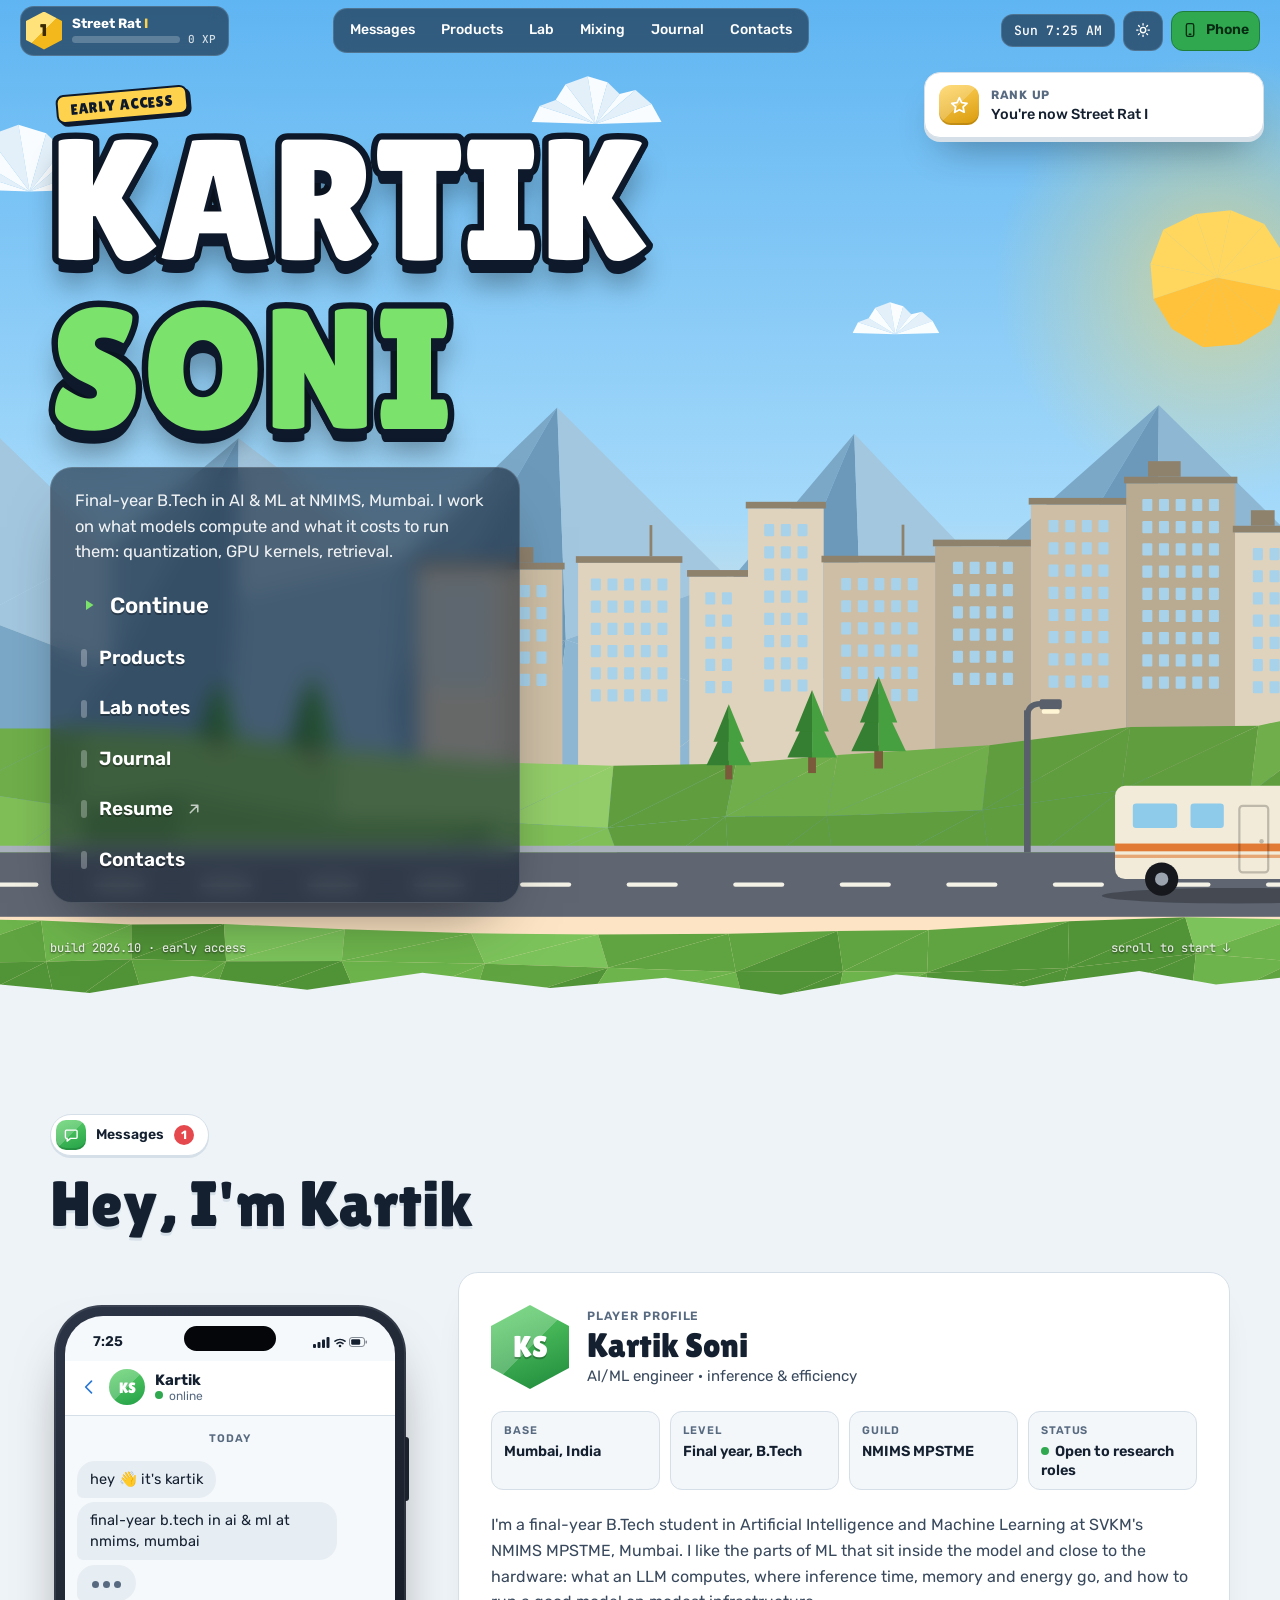
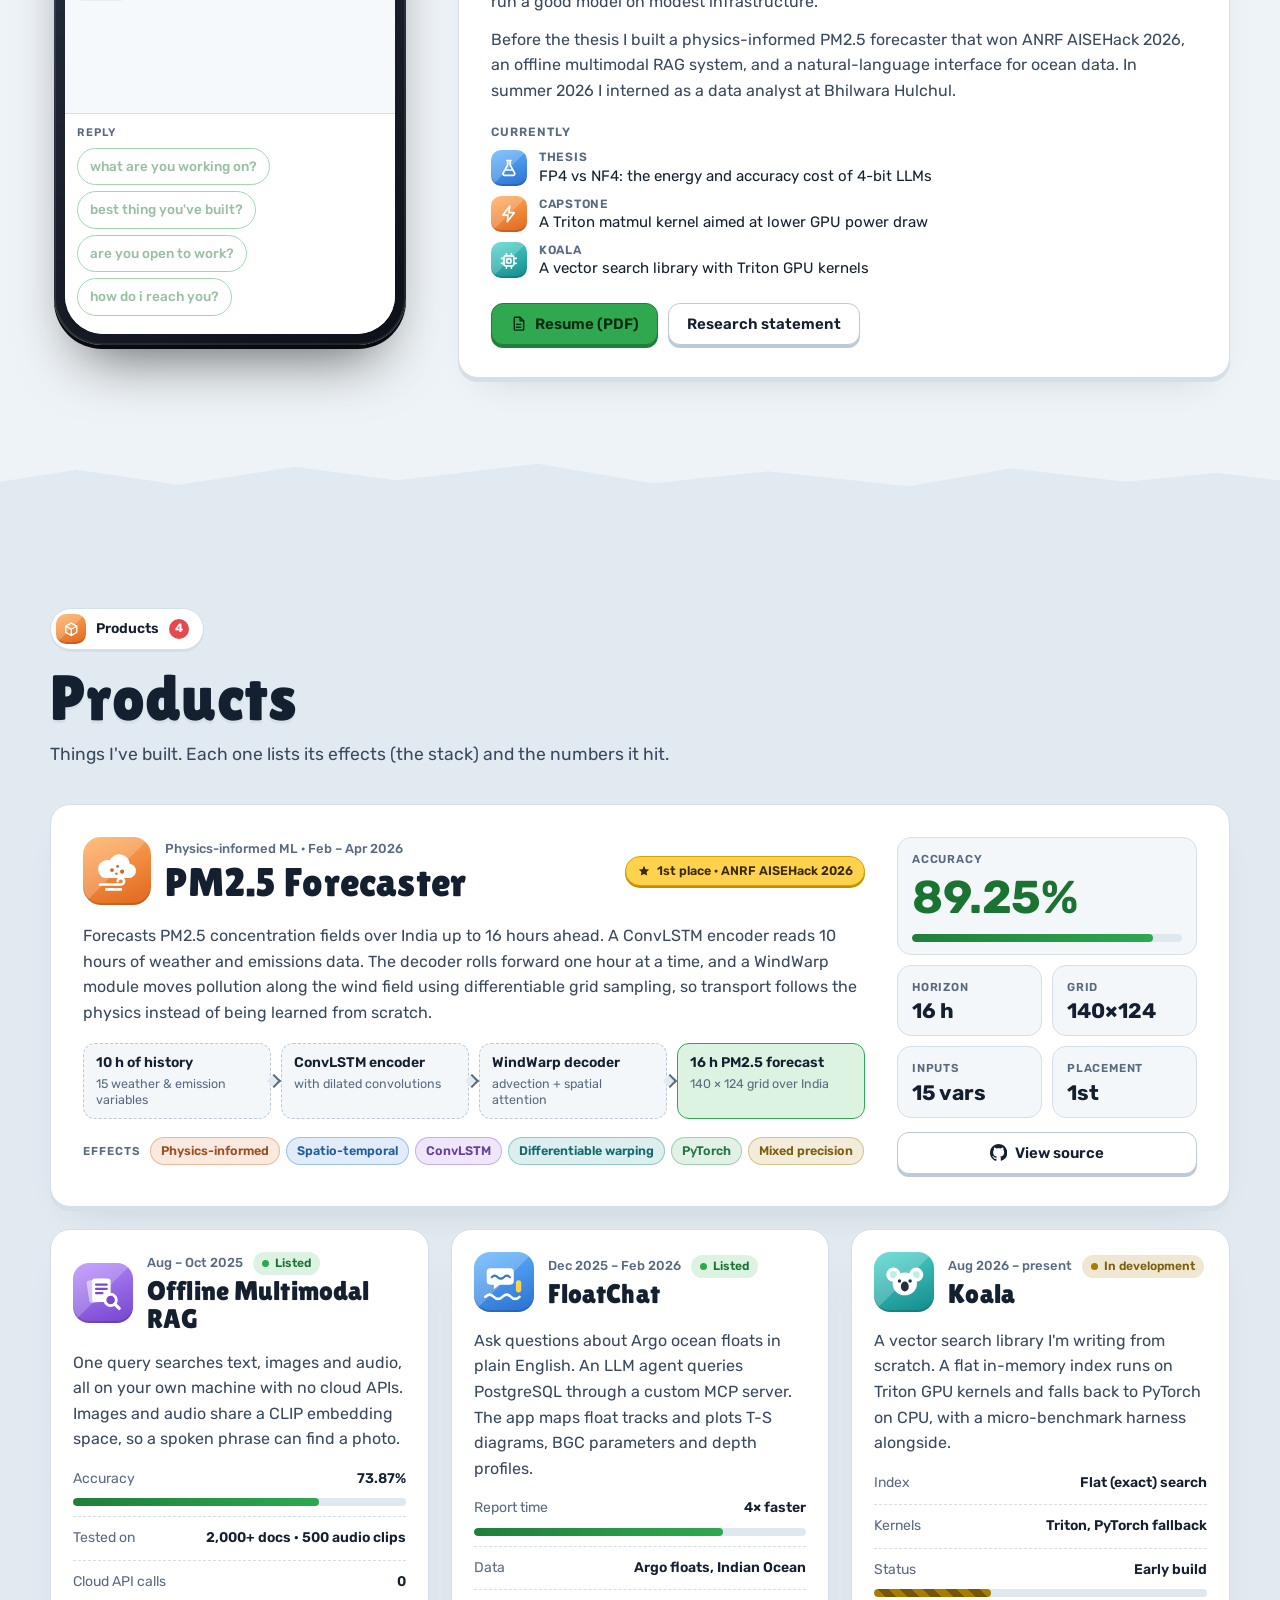
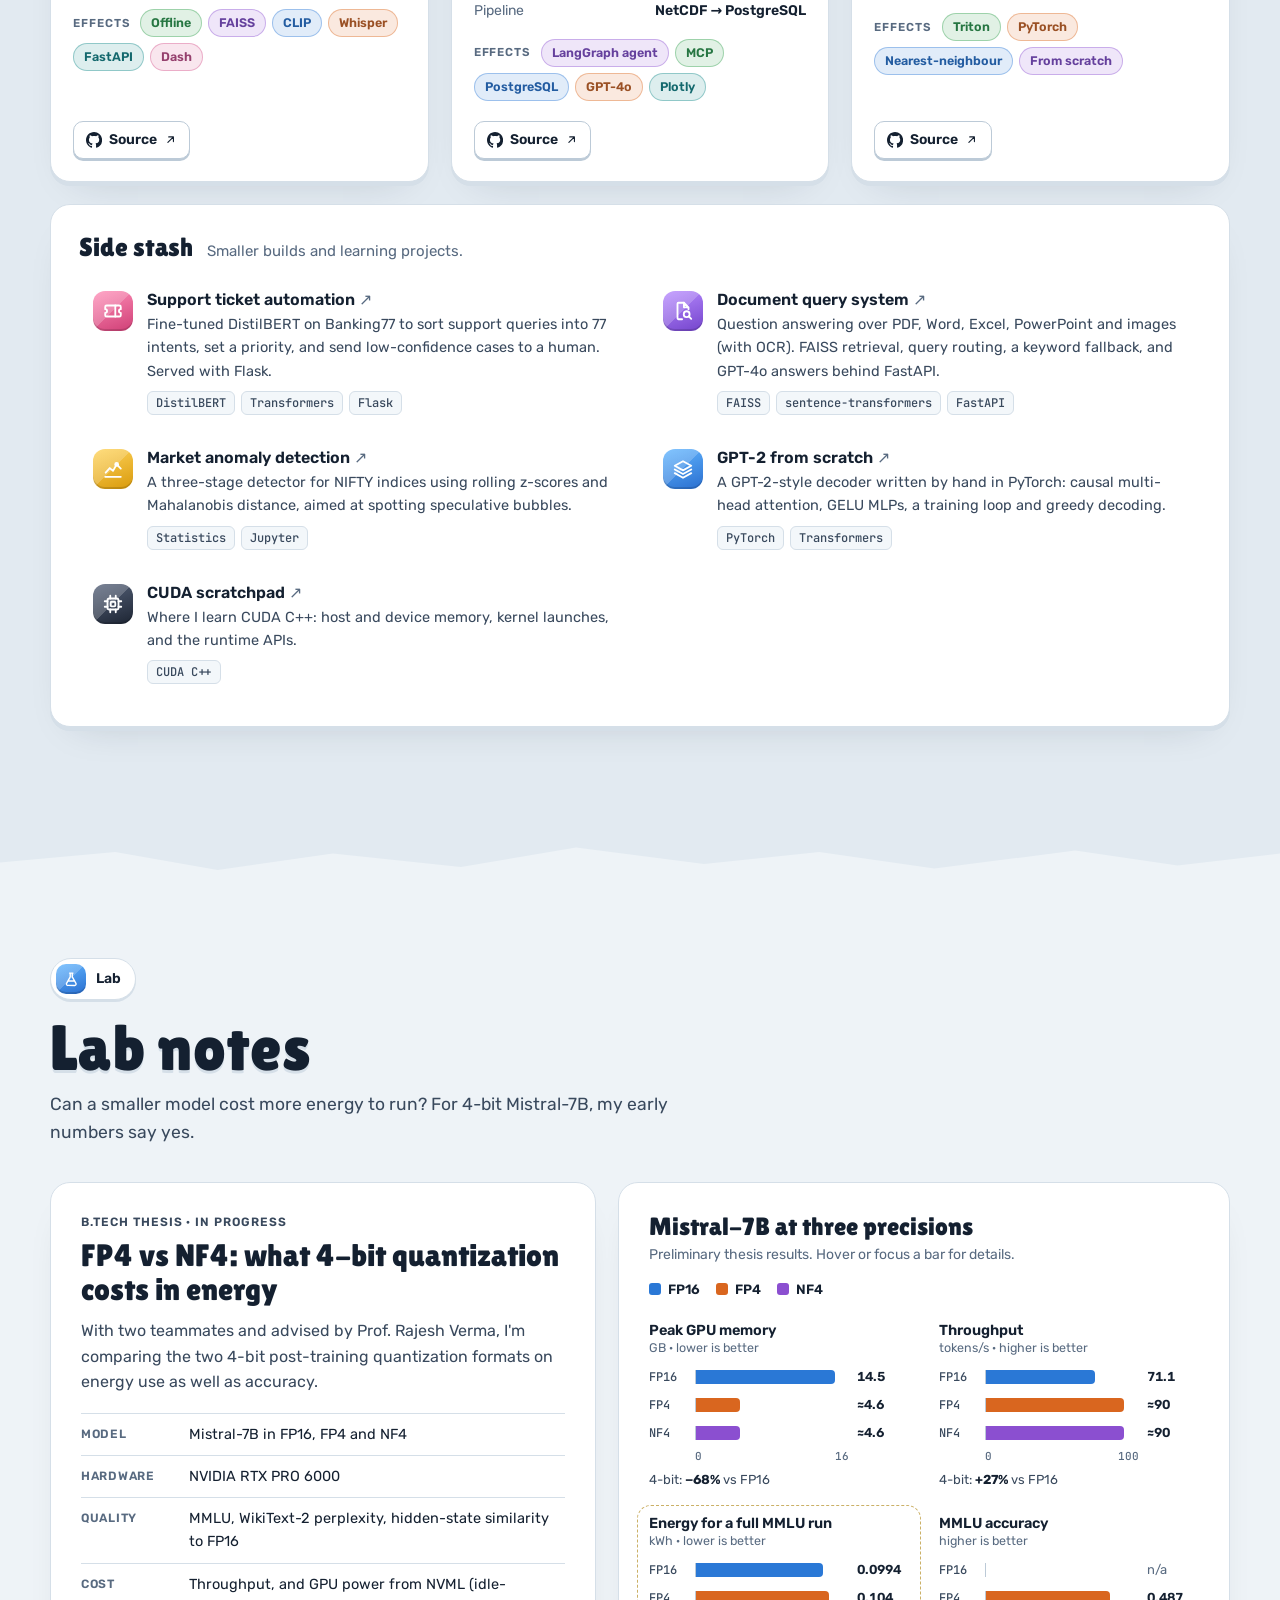
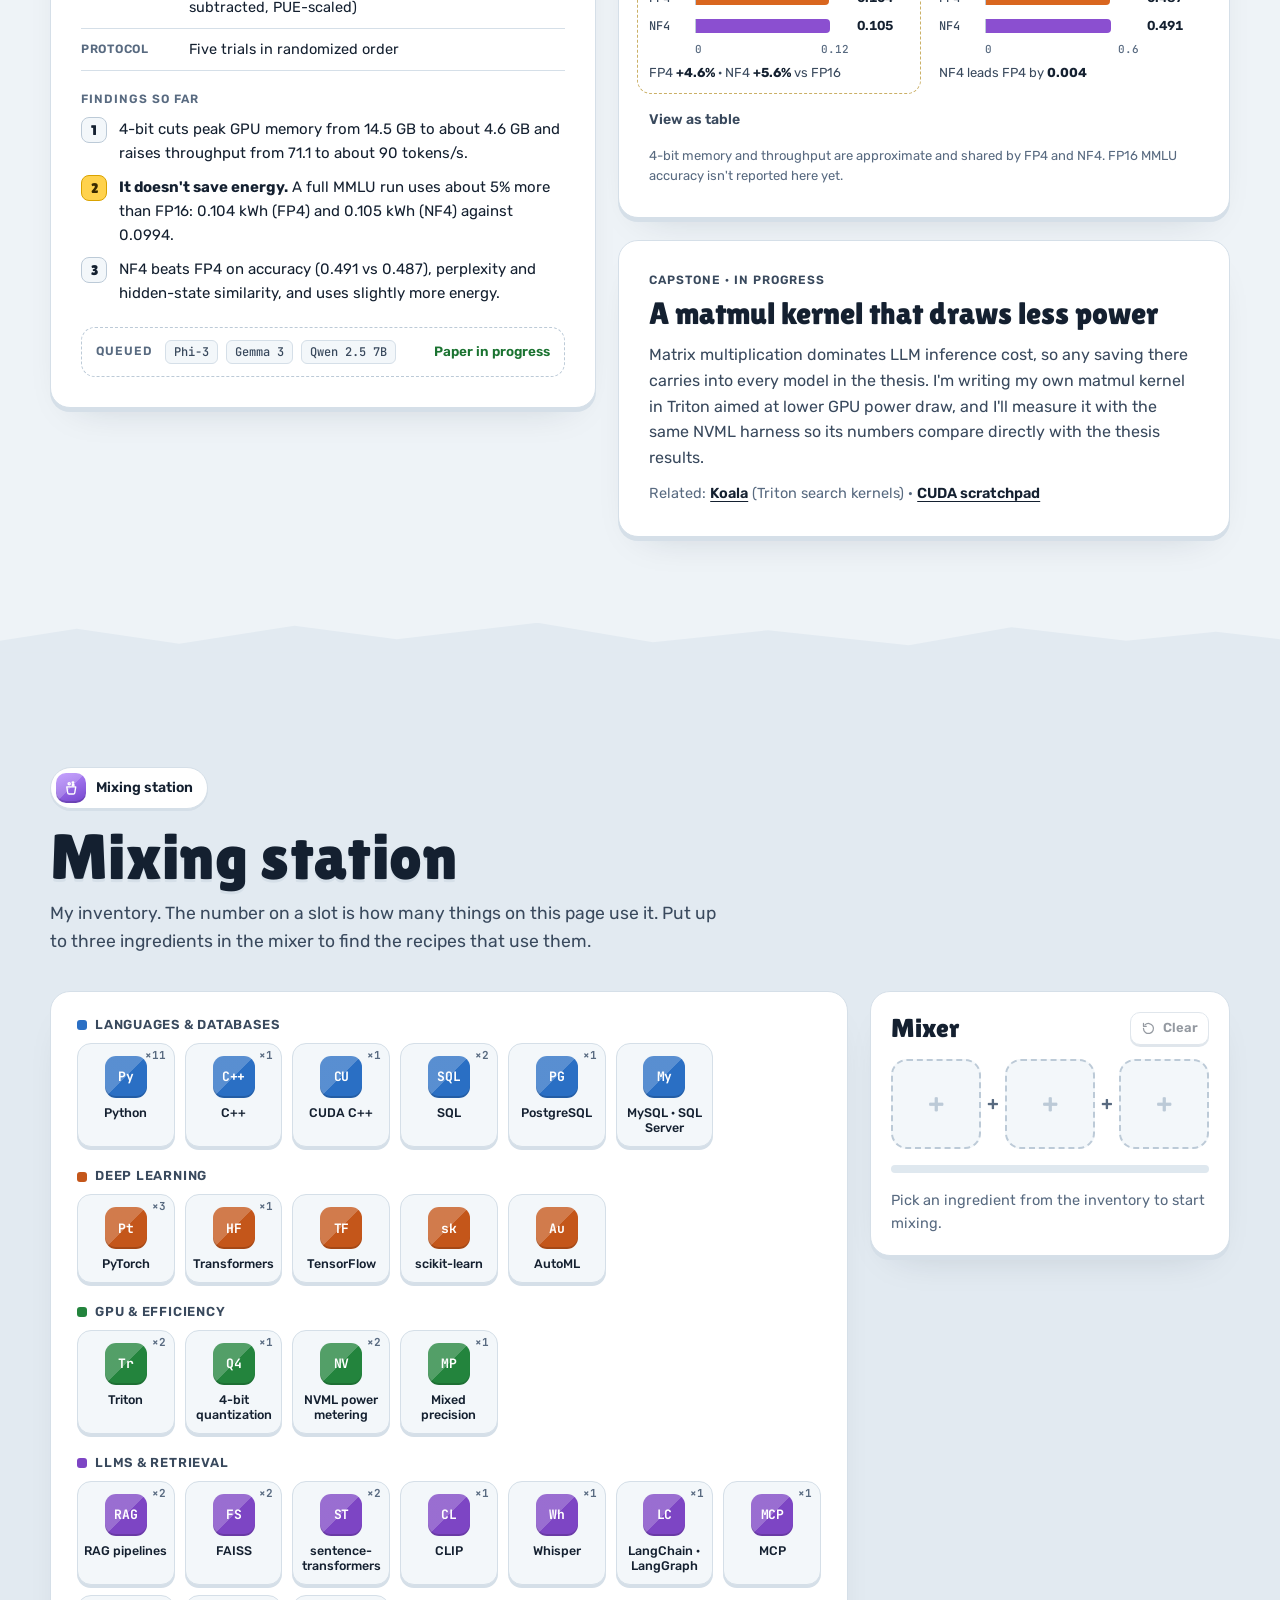
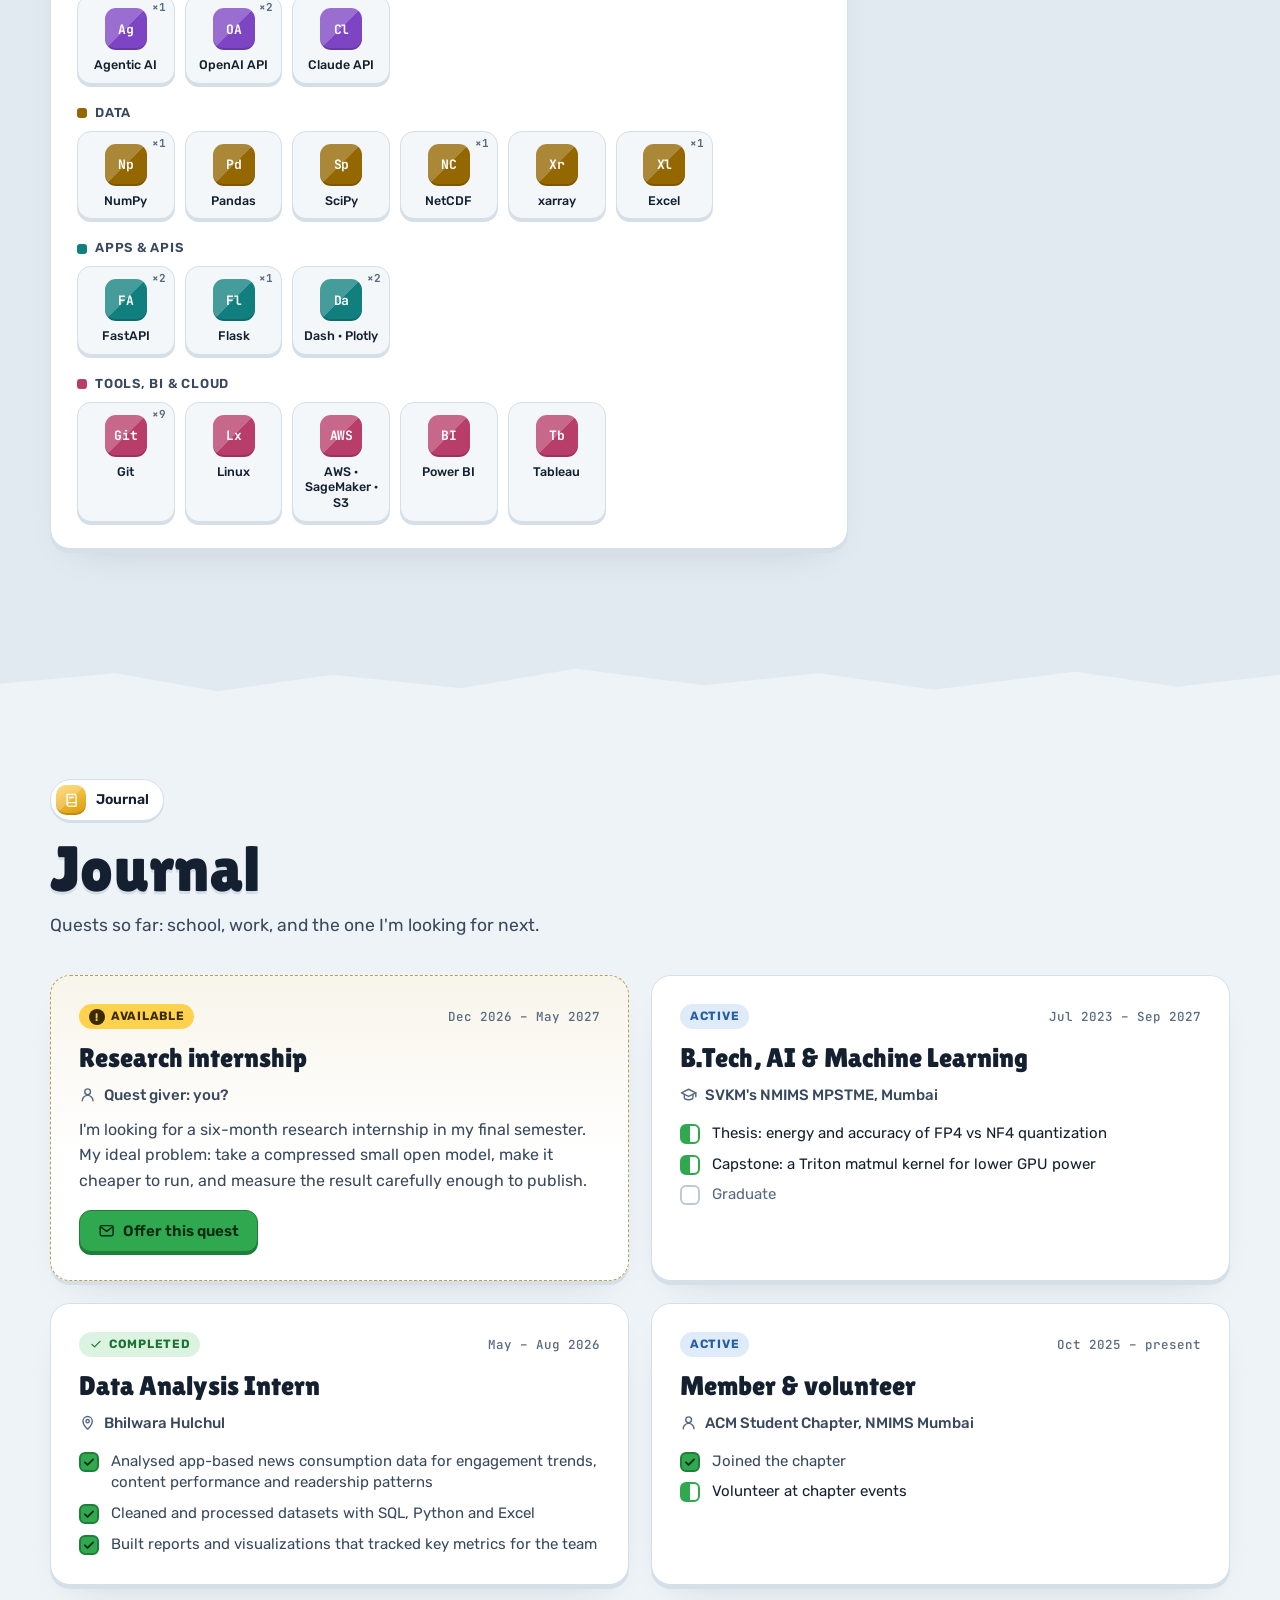
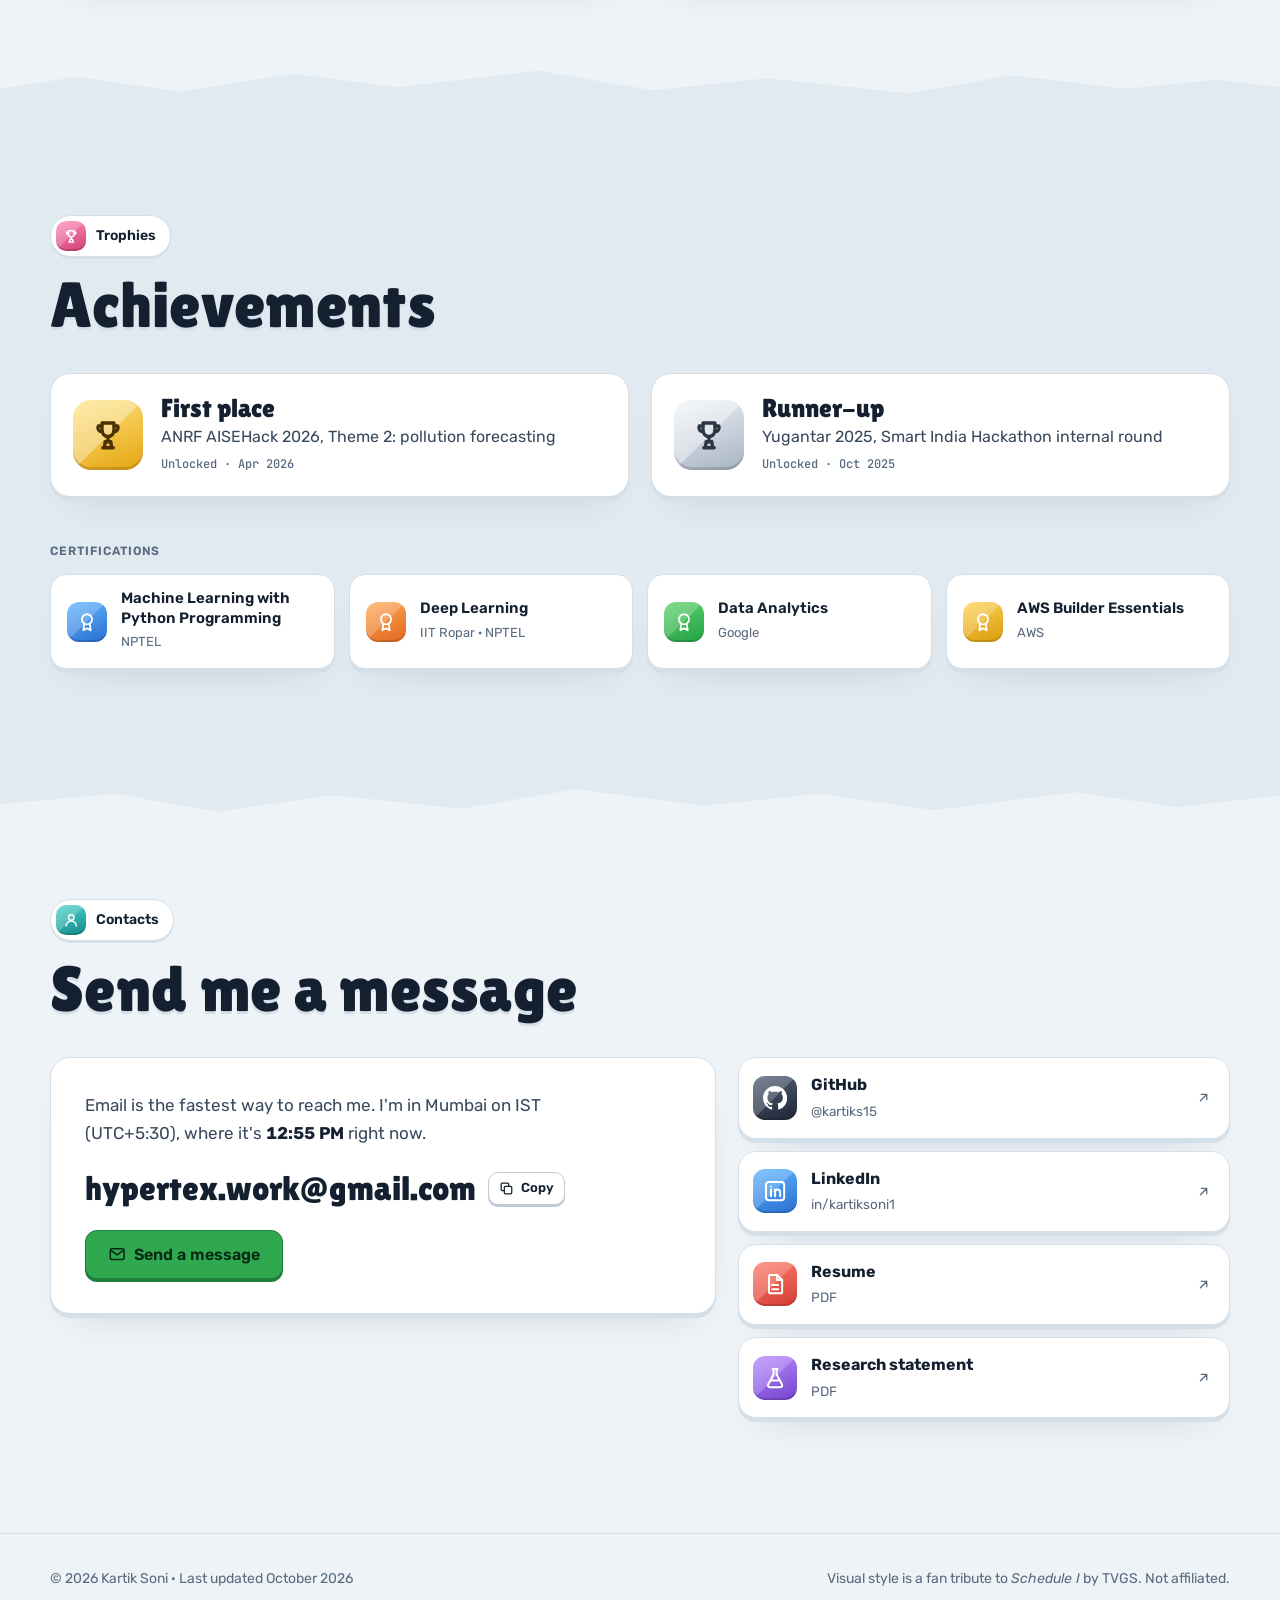
==== index.html @ 22ffd91b "Rebuild portfolio with a Schedule I-inspired game theme New single-page site (index.html + assets/) " ====
<!doctype html>
<html lang="en" class="no-js">
<head>
  <meta charset="utf-8">
  <meta name="viewport" content="width=device-width, initial-scale=1">
  <title>Kartik Soni · AI/ML Engineer</title>
  <meta name="description" content="Kartik Soni, final-year B.Tech AI & ML student at NMIMS Mumbai. Quantization, GPU kernels, retrieval and physics-informed ML.">
  <meta name="author" content="Kartik Soni">
  <meta name="theme-color" content="#eef3f7">
  <link rel="canonical" href="https://kartiks15.github.io/">
  <meta property="og:type" content="website">
  <meta property="og:url" content="https://kartiks15.github.io/">
  <meta property="og:title" content="Kartik Soni · AI/ML Engineer">
  <meta property="og:description" content="Quantization, GPU kernels, retrieval and physics-informed ML. Final-year B.Tech, NMIMS Mumbai.">
  <link rel="icon" href="data:image/svg+xml,%3Csvg xmlns='http://www.w3.org/2000/svg' viewBox='0 0 64 64'%3E%3Cpath d='M32 3 58 18v28L32 61 6 46V18z' fill='%232fa84f'/%3E%3Cpath d='M32 3 58 18 32 32 6 18z' fill='%236ddc5f'/%3E%3Ctext x='32' y='42' font-family='Arial Black,Arial' font-weight='900' font-size='22' text-anchor='middle' fill='%23fff'%3EKS%3C/text%3E%3C/svg%3E">
  <script>
    (function () {
      var d = document.documentElement, t = null;
      d.classList.remove('no-js'); d.classList.add('js');
      try { t = localStorage.getItem('ks-theme'); } catch (e) {}
      if (t !== 'light' && t !== 'dark') t = window.matchMedia && matchMedia('(prefers-color-scheme: dark)').matches ? 'dark' : 'light';
      d.setAttribute('data-theme', t);
    })();
  </script>
  <link rel="preconnect" href="https://fonts.googleapis.com">
  <link rel="preconnect" href="https://fonts.gstatic.com" crossorigin>
  <link rel="stylesheet" href="https://fonts.googleapis.com/css2?family=JetBrains+Mono:wght@500;700&family=Lilita+One&family=Rubik:wght@400;500;600;700&display=swap">
  <link rel="stylesheet" href="assets/css/style.css">
  <script src="assets/js/main.js" defer></script>
</head>
<body>
  <a class="skip" href="#main">Skip to content</a>

  <!-- Icon sprite -->
  <svg class="sprite" aria-hidden="true" focusable="false">
    <symbol id="i-msg" viewBox="0 0 24 24"><path d="M5 4.5h14A1.5 1.5 0 0 1 20.5 6v9a1.5 1.5 0 0 1-1.5 1.5h-8L6 20.5v-4H5A1.5 1.5 0 0 1 3.5 15V6A1.5 1.5 0 0 1 5 4.5z"/></symbol>
    <symbol id="i-box" viewBox="0 0 24 24"><path d="M12 3 20 7.5v9L12 21l-8-4.5v-9z"/><path d="M4 7.5 12 12l8-4.5M12 12v9"/></symbol>
    <symbol id="i-flask" viewBox="0 0 24 24"><path d="M9.5 3h5M10.5 3v5.5L5.2 18a2 2 0 0 0 1.75 3h10.1a2 2 0 0 0 1.75-3L13.5 8.5V3M7.6 14.5h8.8"/></symbol>
    <symbol id="i-mix" viewBox="0 0 24 24"><path d="M5.5 10h13l-1.4 8.6a2 2 0 0 1-2 1.7H8.9a2 2 0 0 1-2-1.7z"/><circle cx="9" cy="5.5" r="1.6"/><circle cx="14.5" cy="3.8" r="1.1"/><circle cx="14.8" cy="7.4" r="1.3"/></symbol>
    <symbol id="i-book" viewBox="0 0 24 24"><path d="M6 3.5h10.5a2.5 2.5 0 0 1 2.5 2.5v14.5H8.5A2.5 2.5 0 0 1 6 18z"/><path d="M6 18a2.5 2.5 0 0 1 2.5-2.5H19M10 8h5"/></symbol>
    <symbol id="i-trophy" viewBox="0 0 24 24"><path d="M8 4h8v5a4 4 0 0 1-8 0z"/><path d="M8 6H5.5a2.5 2.5 0 0 0 2.7 3.6M16 6h2.5a2.5 2.5 0 0 1-2.7 3.6M12 13v3.5M8.5 20.5h7M9.6 20.5l.5-4h3.8l.5 4"/></symbol>
    <symbol id="i-user" viewBox="0 0 24 24"><circle cx="12" cy="8" r="4"/><path d="M4.5 20.5a7.5 7.5 0 0 1 15 0"/></symbol>
    <symbol id="i-phone" viewBox="0 0 24 24"><rect x="6.5" y="2.5" width="11" height="19" rx="2.6"/><path d="M10.8 18.3h2.4"/></symbol>
    <symbol id="i-sun" viewBox="0 0 24 24"><circle cx="12" cy="12" r="4"/><path d="M12 2.5v2M12 19.5v2M2.5 12h2M19.5 12h2M5.3 5.3l1.4 1.4M17.3 17.3l1.4 1.4M5.3 18.7l1.4-1.4M17.3 6.7l1.4-1.4"/></symbol>
    <symbol id="i-moon" viewBox="0 0 24 24"><path d="M19.5 14.6A8 8 0 1 1 9.4 4.5a6.4 6.4 0 0 0 10.1 10.1z"/></symbol>
    <symbol id="i-mail" viewBox="0 0 24 24"><rect x="3" y="5" width="18" height="14" rx="2"/><path d="m4 7 8 6 8-6"/></symbol>
    <symbol id="i-file" viewBox="0 0 24 24"><path d="M7 3h7l5 5v12a1 1 0 0 1-1 1H7a1 1 0 0 1-1-1V4a1 1 0 0 1 1-1z"/><path d="M14 3v5h5M9 13h6M9 17h6"/></symbol>
    <symbol id="i-arrow" viewBox="0 0 24 24"><path d="M7 17 17 7M8.5 7H17v8.5"/></symbol>
    <symbol id="i-check" viewBox="0 0 24 24"><path d="m5 12.5 4.5 4.5L19 7.5"/></symbol>
    <symbol id="i-copy" viewBox="0 0 24 24"><rect x="8.5" y="8.5" width="12" height="12" rx="2"/><path d="M15.5 8.5V5a1.5 1.5 0 0 0-1.5-1.5H5A1.5 1.5 0 0 0 3.5 5v9A1.5 1.5 0 0 0 5 15.5h3.5"/></symbol>
    <symbol id="i-pin" viewBox="0 0 24 24"><path d="M12 21s-6.5-5.6-6.5-11a6.5 6.5 0 0 1 13 0c0 5.4-6.5 11-6.5 11z"/><circle cx="12" cy="10" r="2.3"/></symbol>
    <symbol id="i-star" viewBox="0 0 24 24"><path d="m12 3.2 2.7 5.6 6.1.8-4.5 4.2 1.2 6.1L12 17l-5.5 2.9 1.2-6.1-4.5-4.2 6.1-.8z"/></symbol>
    <symbol id="i-cap" viewBox="0 0 24 24"><path d="M2 9.5 12 4.5l10 5-10 5z"/><path d="M6 11.5v4.5c0 1.5 2.7 3 6 3s6-1.5 6-3v-4.5M22 9.5V15"/></symbol>
    <symbol id="i-cpu" viewBox="0 0 24 24"><rect x="6" y="6" width="12" height="12" rx="2"/><rect x="9.5" y="9.5" width="5" height="5" rx="1"/><path d="M9 3v3M15 3v3M9 18v3M15 18v3M3 9h3M3 15h3M18 9h3M18 15h3"/></symbol>
    <symbol id="i-ticket" viewBox="0 0 24 24"><path d="M3.5 7.5A1.5 1.5 0 0 1 5 6h14a1.5 1.5 0 0 1 1.5 1.5V10a2 2 0 0 0 0 4v2.5A1.5 1.5 0 0 1 19 18H5a1.5 1.5 0 0 1-1.5-1.5V14a2 2 0 0 0 0-4z"/><path d="M14.5 6v12"/></symbol>
    <symbol id="i-search" viewBox="0 0 24 24"><path d="M13 3H7a1 1 0 0 0-1 1v16a1 1 0 0 0 1 1h4"/><path d="M13 3l5 5v2M13 3v5h5"/><circle cx="16" cy="15.5" r="3.2"/><path d="m18.4 17.9 2.6 2.6"/></symbol>
    <symbol id="i-trend" viewBox="0 0 24 24"><path d="M3.5 20.5h17"/><path d="m4 16 4.5-5 3.5 3 4-7 4.5 4.5"/><circle cx="16" cy="7" r="1.6"/></symbol>
    <symbol id="i-layers" viewBox="0 0 24 24"><path d="M12 3.5 3 8.5l9 5 9-5z"/><path d="m3 12.5 9 5 9-5M3 16.5l9 5 9-5"/></symbol>
    <symbol id="i-play" viewBox="0 0 24 24"><path d="M8 5.5v13l10-6.5z" fill="currentColor"/></symbol>
    <symbol id="i-x" viewBox="0 0 24 24"><path d="M6 6l12 12M18 6 6 18"/></symbol>
    <symbol id="i-back" viewBox="0 0 24 24"><path d="M15 5l-7 7 7 7"/></symbol>
    <symbol id="i-bolt" viewBox="0 0 24 24"><path d="M13 2.5 4.5 13.5h6.5l-1 8 8.5-11h-6.5z"/></symbol>
    <symbol id="i-reset" viewBox="0 0 24 24"><path d="M4 12a8 8 0 1 0 2.4-5.7"/><path d="M4 4v4.5h4.5"/></symbol>
    <symbol id="i-cert" viewBox="0 0 24 24"><circle cx="12" cy="9" r="5.5"/><path d="M9 13.8 8 21l4-2 4 2-1-7.2"/></symbol>
    <symbol id="i-github" viewBox="0 0 16 16"><path fill="currentColor" stroke="none" d="M8 0C3.58 0 0 3.58 0 8c0 3.54 2.29 6.53 5.47 7.59.4.07.55-.17.55-.38 0-.19-.01-.82-.01-1.49-2.01.37-2.53-.49-2.69-.94-.09-.23-.48-.94-.82-1.13-.28-.15-.68-.52-.01-.53.63-.01 1.08.58 1.23.82.72 1.21 1.87.87 2.33.66.07-.52.28-.87.51-1.07-1.78-.2-3.64-.89-3.64-3.95 0-.87.31-1.59.82-2.15-.08-.2-.36-1.02.08-2.12 0 0 .67-.21 2.2.82.64-.18 1.32-.27 2-.27.68 0 1.36.09 2 .27 1.53-1.04 2.2-.82 2.2-.82.44 1.1.16 1.92.08 2.12.51.56.82 1.27.82 2.15 0 3.07-1.87 3.75-3.65 3.95.29.25.54.73.54 1.48 0 1.07-.01 1.93-.01 2.2 0 .21.15.46.55.38A8.01 8.01 0 0 0 16 8c0-4.42-3.58-8-8-8z"/></symbol>
    <symbol id="i-linkedin" viewBox="0 0 24 24"><rect x="3" y="3" width="18" height="18" rx="3"/><path d="M8 10.5V17M8 7.4v.1M12 17v-6.5M12 13.6c0-1.8 1-3.1 2.6-3.1 1.5 0 2.4 1 2.4 3V17"/></symbol>
  </svg>

  <!-- HUD -->
  <header class="hud" id="hud">
    <div class="hud__inner">
      <a class="hud__rank" href="#top" aria-label="Back to top. Your reading rank">
        <span class="rank-badge" aria-hidden="true"><span class="js-rank-num">1</span></span>
        <span class="rank-meta">
          <span class="rank-name"><span class="js-rank-name">Street Rat</span> <span class="rank-tier js-rank-tier">I</span></span>
          <span class="xp" aria-hidden="true"><span class="xp__bar"><span class="xp__fill js-xp-fill"></span></span><span class="xp__num"><span class="js-xp">0</span> XP</span></span>
        </span>
      </a>
      <nav class="hud__nav" aria-label="Sections">
        <a href="#about">Messages</a>
        <a href="#products">Products</a>
        <a href="#lab">Lab</a>
        <a href="#mixing">Mixing</a>
        <a href="#journal">Journal</a>
        <a href="#contact">Contacts</a>
      </nav>
      <div class="hud__right">
        <span class="hud__clock js-clock" title="Your local time">Mon 12:00 PM</span>
        <button class="icon-btn js-theme" type="button" aria-label="Switch theme">
          <svg class="ico ico--sun" aria-hidden="true"><use href="#i-sun"/></svg>
          <svg class="ico ico--moon" aria-hidden="true"><use href="#i-moon"/></svg>
        </button>
        <button class="icon-btn icon-btn--phone js-open-phone" type="button" aria-haspopup="dialog" aria-controls="phone-dialog">
          <svg class="ico" aria-hidden="true"><use href="#i-phone"/></svg><span>Phone</span>
        </button>
      </div>
    </div>
  </header>

  <div class="toasts" id="toasts" aria-live="polite"></div>
  <div class="tip" id="tip" role="tooltip" hidden></div>

  <main id="main">

    <!-- ============ TITLE SCREEN ============ -->
    <section class="hero" id="top" aria-labelledby="hero-title">
      <div class="hero__sky" aria-hidden="true"></div>
      <svg class="hero__scene js-scene" viewBox="0 0 1600 900" preserveAspectRatio="xMidYMax slice" aria-hidden="true" focusable="false"></svg>
      <div class="hero__content wrap">
        <div class="hero__title-wrap">
          <span class="sticker">Early access</span>
          <h1 class="hero__title" id="hero-title"><span>Kartik</span> <span class="hero__title-accent">Soni</span></h1>
        </div>
        <div class="menu-panel">
          <p class="hero__tagline">Final-year B.Tech in AI &amp; ML at NMIMS, Mumbai. I work on what models compute and what it costs to run them: quantization, GPU kernels, retrieval.</p>
          <nav class="main-menu" aria-label="Main menu">
            <a class="main-menu__item is-primary" href="#about"><svg class="ico" aria-hidden="true"><use href="#i-play"/></svg>Continue</a>
            <a class="main-menu__item" href="#products">Products</a>
            <a class="main-menu__item" href="#lab">Lab notes</a>
            <a class="main-menu__item" href="#journal">Journal</a>
            <a class="main-menu__item" href="docs/Kartik_Resume.pdf" target="_blank" rel="noopener">Resume <svg class="ico ico--sm" aria-hidden="true"><use href="#i-arrow"/></svg></a>
            <a class="main-menu__item" href="#contact">Contacts</a>
          </nav>
        </div>
      </div>
      <div class="hero__foot wrap" aria-hidden="true">
        <span>build 2026.10 · early access</span>
        <span class="scroll-hint">scroll to start <span class="scroll-hint__arrow">↓</span></span>
      </div>
    </section>

    <!-- ============ MESSAGES / ABOUT ============ -->
    <section class="section" id="about" aria-labelledby="about-title">
      <div class="wrap">
        <header class="sec-head reveal">
          <span class="app-chip"><span class="app-ico app-ico--green"><svg class="ico" aria-hidden="true"><use href="#i-msg"/></svg></span>Messages<span class="app-chip__badge">1</span></span>
          <h2 id="about-title">Hey, I'm Kartik</h2>
        </header>

        <div class="about-grid">
          <div class="phone reveal">
            <div class="phone__notch" aria-hidden="true"></div>
            <div class="phone__screen">
              <div class="phone__status" aria-hidden="true">
                <span class="js-phone-time">12:00</span>
                <svg viewBox="0 0 54 12" width="54" height="12"><g fill="currentColor"><rect x="0" y="8" width="3" height="4" rx="1"/><rect x="4.5" y="6" width="3" height="6" rx="1"/><rect x="9" y="3.5" width="3" height="8.5" rx="1"/><rect x="13.5" y="1" width="3" height="11" rx="1"/></g><path d="M22 5.2a8 8 0 0 1 10 0M24 7.6a4.6 4.6 0 0 1 6 0" fill="none" stroke="currentColor" stroke-width="1.6" stroke-linecap="round"/><circle cx="27" cy="10" r="1.3" fill="currentColor"/><rect x="36.5" y="1.5" width="15" height="9" rx="2.5" fill="none" stroke="currentColor" stroke-opacity=".5"/><rect x="38.2" y="3.2" width="9" height="5.6" rx="1.2" fill="currentColor"/><rect x="52.5" y="4.5" width="1.5" height="3" rx=".6" fill="currentColor" fill-opacity=".5"/></svg>
              </div>
              <div class="chat-head">
                <svg class="ico chat-head__back" aria-hidden="true"><use href="#i-back"/></svg>
                <span class="chat-head__avatar" aria-hidden="true">KS</span>
                <span class="chat-head__who"><b>Kartik</b><small><span class="dot dot--live"></span>online</small></span>
              </div>
              <div class="chat js-chat" role="log" aria-live="polite" aria-label="Chat with Kartik">
                <p class="chat__day">Today</p>
                <div class="msg msg--them">hey 👋 it's kartik</div>
                <div class="msg msg--them">final-year b.tech in ai &amp; ml at nmims, mumbai</div>
                <div class="msg msg--them">i like the parts of ml that sit close to the hardware. what a model computes, and what it costs in memory, time and energy</div>
              </div>
              <div class="replies js-replies" aria-label="Reply options">
                <span class="replies__label">Reply</span>
              </div>
            </div>
          </div>

          <article class="panel profile reveal">
            <div class="profile__head">
              <div class="avatar" aria-hidden="true">KS</div>
              <div>
                <p class="eyebrow">Player profile</p>
                <h3 class="profile__name">Kartik Soni</h3>
                <p class="profile__class">AI/ML engineer · inference &amp; efficiency</p>
              </div>
            </div>

            <dl class="profile__stats">
              <div><dt>Base</dt><dd>Mumbai, India</dd></div>
              <div><dt>Level</dt><dd>Final year, B.Tech</dd></div>
              <div><dt>Guild</dt><dd>NMIMS MPSTME</dd></div>
              <div><dt>Status</dt><dd><span class="dot dot--live"></span>Open to research roles</dd></div>
            </dl>

            <div class="profile__bio">
              <p>I'm a final-year B.Tech student in Artificial Intelligence and Machine Learning at SVKM's NMIMS MPSTME, Mumbai. I like the parts of ML that sit inside the model and close to the hardware: what an LLM computes, where inference time, memory and energy go, and how to run a good model on modest infrastructure.</p>
              <p>Before the thesis I built a physics-informed PM2.5 forecaster that won ANRF AISEHack 2026, an offline multimodal RAG system, and a natural-language interface for ocean data. In summer 2026 I interned as a data analyst at Bhilwara Hulchul.</p>
            </div>

            <h4 class="mini-head">Currently</h4>
            <ul class="now-list">
              <li><span class="app-ico app-ico--blue"><svg class="ico" aria-hidden="true"><use href="#i-flask"/></svg></span><span><b>Thesis</b>FP4 vs NF4: the energy and accuracy cost of 4-bit LLMs</span></li>
              <li><span class="app-ico app-ico--orange"><svg class="ico" aria-hidden="true"><use href="#i-bolt"/></svg></span><span><b>Capstone</b>A Triton matmul kernel aimed at lower GPU power draw</span></li>
              <li><span class="app-ico app-ico--teal"><svg class="ico" aria-hidden="true"><use href="#i-cpu"/></svg></span><span><b>Koala</b>A vector search library with Triton GPU kernels</span></li>
            </ul>

            <div class="btn-row">
              <a class="btn btn--primary" href="docs/Kartik_Resume.pdf" target="_blank" rel="noopener"><svg class="ico" aria-hidden="true"><use href="#i-file"/></svg>Resume (PDF)</a>
              <a class="btn" href="docs/Research%20Associate%20Statement.pdf" target="_blank" rel="noopener">Research statement</a>
            </div>
          </article>
        </div>
      </div>
    </section>

    <!-- ============ PRODUCTS / PROJECTS ============ -->
    <section class="section section--alt" id="products" aria-labelledby="products-title">
      <div class="wrap">
        <header class="sec-head reveal">
          <span class="app-chip"><span class="app-ico app-ico--orange"><svg class="ico" aria-hidden="true"><use href="#i-box"/></svg></span>Products<span class="app-chip__badge">4</span></span>
          <h2 id="products-title">Products</h2>
          <p class="sec-head__lede">Things I've built. Each one lists its effects (the stack) and the numbers it hit.</p>
        </header>

        <div class="products">
          <!-- Featured -->
          <article class="panel product product--featured reveal" id="p-pm25" data-name="PM2.5 Forecaster" data-kind="Product" data-uses="python pytorch amp numpy git">
            <div class="product__main">
              <div class="product__top">
                <div class="product__art app-ico app-ico--orange" aria-hidden="true">
                  <svg viewBox="0 0 64 64"><path d="M17 41h30a9 9 0 0 0 1-17.9A13 13 0 0 0 23.3 19 10 10 0 0 0 17 41z" fill="#fff"/><g fill="#d4621f"><circle cx="26" cy="31" r="2.3"/><circle cx="33" cy="26.5" r="1.7"/><circle cx="38.5" cy="33" r="2.5"/><circle cx="31.5" cy="35.5" r="1.5"/></g><path d="M11 49h26a4 4 0 1 0-4-4M19 55h18" fill="none" stroke="#fff" stroke-width="3.2" stroke-linecap="round"/></svg>
                </div>
                <div class="product__titles">
                  <p class="product__meta">Physics-informed ML · Feb – Apr 2026</p>
                  <h3>PM2.5 Forecaster</h3>
                </div>
                <span class="pill pill--gold"><svg class="ico" aria-hidden="true"><use href="#i-star"/></svg>1st place · ANRF AISEHack 2026</span>
              </div>
              <p class="product__desc">Forecasts PM2.5 concentration fields over India up to 16 hours ahead. A ConvLSTM encoder reads 10 hours of weather and emissions data. The decoder rolls forward one hour at a time, and a WindWarp module moves pollution along the wind field using differentiable grid sampling, so transport follows the physics instead of being learned from scratch.</p>
              <ol class="recipe" aria-label="Model pipeline">
                <li class="recipe__step">10 h of history<small>15 weather &amp; emission variables</small></li>
                <li class="recipe__step">ConvLSTM encoder<small>with dilated convolutions</small></li>
                <li class="recipe__step">WindWarp decoder<small>advection + spatial attention</small></li>
                <li class="recipe__step recipe__step--out">16 h PM2.5 forecast<small>140 × 124 grid over India</small></li>
              </ol>
              <div class="fx-row">
                <span class="fx-label">Effects</span>
                <span class="fx fx--orange">Physics-informed</span>
                <span class="fx fx--blue">Spatio-temporal</span>
                <span class="fx fx--purple">ConvLSTM</span>
                <span class="fx fx--teal">Differentiable warping</span>
                <span class="fx fx--green">PyTorch</span>
                <span class="fx fx--yellow">Mixed precision</span>
              </div>
            </div>
            <aside class="product__side" aria-label="PM2.5 Forecaster stats">
              <div class="stat stat--hero">
                <span class="stat__label">Accuracy</span>
                <span class="stat__value"><span data-count="89.25" data-decimals="2">89.25</span>%</span>
                <span class="meter"><span style="--v:.8925"></span></span>
              </div>
              <div class="stat"><span class="stat__label">Horizon</span><span class="stat__value">16 h</span></div>
              <div class="stat"><span class="stat__label">Grid</span><span class="stat__value">140×124</span></div>
              <div class="stat"><span class="stat__label">Inputs</span><span class="stat__value">15 vars</span></div>
              <div class="stat"><span class="stat__label">Placement</span><span class="stat__value">1st</span></div>
              <a class="btn btn--block" href="https://github.com/kartiks15/ANRF_AISEHack_VibeCoders" target="_blank" rel="noopener"><svg class="ico" aria-hidden="true"><use href="#i-github"/></svg>View source</a>
            </aside>
          </article>

          <!-- RAG -->
          <article class="panel product reveal" id="p-rag" data-name="Offline Multimodal RAG" data-kind="Product" data-uses="python rag faiss clip whisper sbert fastapi dash git">
            <div class="product__top">
              <div class="product__art app-ico app-ico--purple" aria-hidden="true">
                <svg viewBox="0 0 64 64"><rect x="11" y="13" width="26" height="32" rx="4" fill="#fff" opacity=".5" transform="rotate(-9 24 29)"/><rect x="17" y="12" width="26" height="33" rx="4" fill="#fff"/><path d="M22.5 20.5h15M22.5 26.5h15M22.5 32.5h9" stroke="#7b48d1" stroke-width="3" stroke-linecap="round"/><circle cx="43" cy="42" r="8" fill="#7b48d1" stroke="#fff" stroke-width="4"/><path d="m49 48 6 6" stroke="#fff" stroke-width="4.5" stroke-linecap="round"/></svg>
              </div>
              <div class="product__titles">
                <p class="product__meta">Aug – Oct 2025 <span class="pill pill--listed">Listed</span></p>
                <h3>Offline Multimodal RAG</h3>
              </div>
            </div>
            <p class="product__desc">One query searches text, images and audio, all on your own machine with no cloud APIs. Images and audio share a CLIP embedding space, so a spoken phrase can find a photo.</p>
            <ul class="stat-list">
              <li><span>Accuracy</span><b><span data-count="73.87" data-decimals="2">73.87</span>%</b><span class="meter"><span style="--v:.7387"></span></span></li>
              <li><span>Tested on</span><b>2,000+ docs · 500 audio clips</b></li>
              <li><span>Cloud API calls</span><b>0</b></li>
            </ul>
            <div class="fx-row">
              <span class="fx-label">Effects</span>
              <span class="fx fx--green">Offline</span>
              <span class="fx fx--purple">FAISS</span>
              <span class="fx fx--blue">CLIP</span>
              <span class="fx fx--orange">Whisper</span>
              <span class="fx fx--teal">FastAPI</span>
              <span class="fx fx--pink">Dash</span>
            </div>
            <div class="product__foot">
              <a class="link-btn" href="https://github.com/kartiks15/Private-RAG" target="_blank" rel="noopener"><svg class="ico" aria-hidden="true"><use href="#i-github"/></svg>Source<svg class="ico ico--sm" aria-hidden="true"><use href="#i-arrow"/></svg></a>
            </div>
          </article>

          <!-- FloatChat -->
          <article class="panel product reveal" id="p-floatchat" data-name="FloatChat" data-kind="Product" data-uses="python langchain mcp agents openai postgres sql netcdf dash git">
            <div class="product__top">
              <div class="product__art app-ico app-ico--blue" aria-hidden="true">
                <svg viewBox="0 0 64 64"><path d="M13 13h28a5 5 0 0 1 5 5v13a5 5 0 0 1-5 5H26l-8 6.5V36h-5a5 5 0 0 1-5-5V18a5 5 0 0 1 5-5z" fill="#fff"/><path d="M15 25.5c3-3 5.5-3 8.5 0s5.5 3 8.5 0 5.5-3 8.5 0" fill="none" stroke="#2a78d6" stroke-width="3" stroke-linecap="round"/><rect x="49" y="30" width="7.5" height="17" rx="3.7" fill="#ffd24d"/><path d="M6 53c4-4 8-4 12 0s8 4 12 0 8-4 12 0 8 4 12 0" fill="none" stroke="#fff" stroke-width="3.5" stroke-linecap="round"/></svg>
              </div>
              <div class="product__titles">
                <p class="product__meta">Dec 2025 – Feb 2026 <span class="pill pill--listed">Listed</span></p>
                <h3>FloatChat</h3>
              </div>
            </div>
            <p class="product__desc">Ask questions about Argo ocean floats in plain English. An LLM agent queries PostgreSQL through a custom MCP server. The app maps float tracks and plots T-S diagrams, BGC parameters and depth profiles.</p>
            <ul class="stat-list">
              <li><span>Report time</span><b>4× faster</b><span class="meter"><span style="--v:.75"></span></span></li>
              <li><span>Data</span><b>Argo floats, Indian Ocean</b></li>
              <li><span>Pipeline</span><b>NetCDF → PostgreSQL</b></li>
            </ul>
            <div class="fx-row">
              <span class="fx-label">Effects</span>
              <span class="fx fx--purple">LangGraph agent</span>
              <span class="fx fx--green">MCP</span>
              <span class="fx fx--blue">PostgreSQL</span>
              <span class="fx fx--orange">GPT-4o</span>
              <span class="fx fx--teal">Plotly</span>
            </div>
            <div class="product__foot">
              <a class="link-btn" href="https://github.com/kartiks15/FloatChat" target="_blank" rel="noopener"><svg class="ico" aria-hidden="true"><use href="#i-github"/></svg>Source<svg class="ico ico--sm" aria-hidden="true"><use href="#i-arrow"/></svg></a>
            </div>
          </article>

          <!-- Koala -->
          <article class="panel product reveal" id="p-koala" data-name="Koala" data-kind="Product" data-uses="python triton pytorch git">
            <div class="product__top">
              <div class="product__art app-ico app-ico--teal" aria-hidden="true">
                <svg viewBox="0 0 64 64"><circle cx="16" cy="22" r="10" fill="#fff"/><circle cx="48" cy="22" r="10" fill="#fff"/><circle cx="16" cy="22" r="5" fill="#bfeeea"/><circle cx="48" cy="22" r="5" fill="#bfeeea"/><ellipse cx="32" cy="35" rx="17" ry="16" fill="#fff"/><ellipse cx="32" cy="38.5" rx="5.5" ry="7" fill="#24313f"/><circle cx="24.5" cy="31" r="2.4" fill="#24313f"/><circle cx="39.5" cy="31" r="2.4" fill="#24313f"/></svg>
              </div>
              <div class="product__titles">
                <p class="product__meta">Aug 2026 – present <span class="pill pill--dev">In development</span></p>
                <h3>Koala</h3>
              </div>
            </div>
            <p class="product__desc">A vector search library I'm writing from scratch. A flat in-memory index runs on Triton GPU kernels and falls back to PyTorch on CPU, with a micro-benchmark harness alongside.</p>
            <ul class="stat-list">
              <li><span>Index</span><b>Flat (exact) search</b></li>
              <li><span>Kernels</span><b>Triton, PyTorch fallback</b></li>
              <li><span>Status</span><b>Early build</b><span class="meter meter--dev"><span style="--v:.35"></span></span></li>
            </ul>
            <div class="fx-row">
              <span class="fx-label">Effects</span>
              <span class="fx fx--green">Triton</span>
              <span class="fx fx--orange">PyTorch</span>
              <span class="fx fx--blue">Nearest-neighbour</span>
              <span class="fx fx--purple">From scratch</span>
            </div>
            <div class="product__foot">
              <a class="link-btn" href="https://github.com/kartiks15/koala" target="_blank" rel="noopener"><svg class="ico" aria-hidden="true"><use href="#i-github"/></svg>Source<svg class="ico ico--sm" aria-hidden="true"><use href="#i-arrow"/></svg></a>
            </div>
          </article>

          <!-- Side stash -->
          <div class="panel stash reveal">
            <header class="stash__head">
              <h3>Side stash</h3>
              <p>Smaller builds and learning projects.</p>
            </header>
            <ul class="stash__list">
              <li class="stash__item" id="s-tickets" data-name="Support ticket automation" data-kind="Side build" data-uses="python hf flask git">
                <span class="app-ico app-ico--pink" aria-hidden="true"><svg class="ico"><use href="#i-ticket"/></svg></span>
                <div>
                  <h4><a href="https://github.com/kartiks15/Customer-Support-Ticket-Automation" target="_blank" rel="noopener">Support ticket automation</a></h4>
                  <p>Fine-tuned DistilBERT on Banking77 to sort support queries into 77 intents, set a priority, and send low-confidence cases to a human. Served with Flask.</p>
                  <div class="tags"><span class="tag">DistilBERT</span><span class="tag">Transformers</span><span class="tag">Flask</span></div>
                </div>
              </li>
              <li class="stash__item" id="s-docqa" data-name="Document query system" data-kind="Side build" data-uses="python rag faiss sbert openai fastapi git">
                <span class="app-ico app-ico--purple" aria-hidden="true"><svg class="ico"><use href="#i-search"/></svg></span>
                <div>
                  <h4><a href="https://github.com/kartiks15/Document-Query-System" target="_blank" rel="noopener">Document query system</a></h4>
                  <p>Question answering over PDF, Word, Excel, PowerPoint and images (with OCR). FAISS retrieval, query routing, a keyword fallback, and GPT-4o answers behind FastAPI.</p>
                  <div class="tags"><span class="tag">FAISS</span><span class="tag">sentence-transformers</span><span class="tag">FastAPI</span></div>
                </div>
              </li>
              <li class="stash__item" id="s-anomaly" data-name="Market anomaly detection" data-kind="Side build" data-uses="python git">
                <span class="app-ico app-ico--yellow" aria-hidden="true"><svg class="ico"><use href="#i-trend"/></svg></span>
                <div>
                  <h4><a href="https://github.com/kartiks15/Multivariate-Market-Anomaly-Detection" target="_blank" rel="noopener">Market anomaly detection</a></h4>
                  <p>A three-stage detector for NIFTY indices using rolling z-scores and Mahalanobis distance, aimed at spotting speculative bubbles.</p>
                  <div class="tags"><span class="tag">Statistics</span><span class="tag">Jupyter</span></div>
                </div>
              </li>
              <li class="stash__item" id="s-gpt2" data-name="GPT-2 from scratch" data-kind="Side build" data-uses="python pytorch git">
                <span class="app-ico app-ico--blue" aria-hidden="true"><svg class="ico"><use href="#i-layers"/></svg></span>
                <div>
                  <h4><a href="https://github.com/kartiks15/gpt2_by_me" target="_blank" rel="noopener">GPT-2 from scratch</a></h4>
                  <p>A GPT-2-style decoder written by hand in PyTorch: causal multi-head attention, GELU MLPs, a training loop and greedy decoding.</p>
                  <div class="tags"><span class="tag">PyTorch</span><span class="tag">Transformers</span></div>
                </div>
              </li>
              <li class="stash__item" id="s-cuda" data-name="CUDA scratchpad" data-kind="Side build" data-uses="cuda cpp git">
                <span class="app-ico app-ico--ink" aria-hidden="true"><svg class="ico"><use href="#i-cpu"/></svg></span>
                <div>
                  <h4><a href="https://github.com/kartiks15/tinkering-cuda" target="_blank" rel="noopener">CUDA scratchpad</a></h4>
                  <p>Where I learn CUDA C++: host and device memory, kernel launches, and the runtime APIs.</p>
                  <div class="tags"><span class="tag">CUDA C++</span></div>
                </div>
              </li>
            </ul>
          </div>
        </div>
      </div>
    </section>

    <!-- ============ LAB / RESEARCH ============ -->
    <section class="section" id="lab" aria-labelledby="lab-title">
      <div class="wrap">
        <header class="sec-head reveal">
          <span class="app-chip"><span class="app-ico app-ico--blue"><svg class="ico" aria-hidden="true"><use href="#i-flask"/></svg></span>Lab</span>
          <h2 id="lab-title">Lab notes</h2>
          <p class="sec-head__lede">Can a smaller model cost more energy to run? For 4-bit Mistral-7B, my early numbers say yes.</p>
        </header>

        <div class="lab-grid">
          <article class="panel lab-study reveal" id="lab-thesis" data-name="Thesis: FP4 vs NF4" data-kind="Research" data-uses="python quant nvml">
            <p class="eyebrow">B.Tech thesis · in progress</p>
            <h3>FP4 vs NF4: what 4-bit quantization costs in energy</h3>
            <p>With two teammates and advised by Prof. Rajesh Verma, I'm comparing the two 4-bit post-training quantization formats on energy use as well as accuracy.</p>
            <dl class="spec">
              <div><dt>Model</dt><dd>Mistral-7B in FP16, FP4 and NF4</dd></div>
              <div><dt>Hardware</dt><dd>NVIDIA RTX PRO 6000</dd></div>
              <div><dt>Quality</dt><dd>MMLU, WikiText-2 perplexity, hidden-state similarity to FP16</dd></div>
              <div><dt>Cost</dt><dd>Throughput, and GPU power from NVML (idle-subtracted, PUE-scaled)</dd></div>
              <div><dt>Protocol</dt><dd>Five trials in randomized order</dd></div>
            </dl>
            <h4 class="mini-head">Findings so far</h4>
            <ol class="findings">
              <li>4-bit cuts peak GPU memory from 14.5 GB to about 4.6 GB and raises throughput from 71.1 to about 90 tokens/s.</li>
              <li><b>It doesn't save energy.</b> A full MMLU run uses about 5% more than FP16: 0.104 kWh (FP4) and 0.105 kWh (NF4) against 0.0994.</li>
              <li>NF4 beats FP4 on accuracy (0.491 vs 0.487), perplexity and hidden-state similarity, and uses slightly more energy.</li>
            </ol>
            <div class="queue">
              <span class="queue__label">Queued</span>
              <span class="tag">Phi-3</span><span class="tag">Gemma 3</span><span class="tag">Qwen 2.5 7B</span>
              <span class="queue__note">Paper in progress</span>
            </div>
          </article>

          <figure class="panel chart reveal" aria-labelledby="chart-title">
            <figcaption class="chart__cap">
              <h3 id="chart-title">Mistral-7B at three precisions</h3>
              <p>Preliminary thesis results. Hover or focus a bar for details.</p>
              <ul class="legend" aria-label="Legend">
                <li><span class="sw sw--fp16"></span>FP16</li>
                <li><span class="sw sw--fp4"></span>FP4</li>
                <li><span class="sw sw--nf4"></span>NF4</li>
              </ul>
            </figcaption>

            <div class="chart__grid">
              <div class="mini">
                <h4>Peak GPU memory<span>GB · lower is better</span></h4>
                <div class="bar-row" tabindex="0" data-tip="FP16 · 14.5 GB peak"><span class="bar-row__k">FP16</span><span class="bar-track"><span class="bar bar--fp16" style="--w:90.6%"></span></span><span class="bar-row__v">14.5</span></div>
                <div class="bar-row" tabindex="0" data-tip="FP4 · ≈4.6 GB peak · −68% vs FP16"><span class="bar-row__k">FP4</span><span class="bar-track"><span class="bar bar--fp4" style="--w:28.75%"></span></span><span class="bar-row__v">≈4.6</span></div>
                <div class="bar-row" tabindex="0" data-tip="NF4 · ≈4.6 GB peak · −68% vs FP16"><span class="bar-row__k">NF4</span><span class="bar-track"><span class="bar bar--nf4" style="--w:28.75%"></span></span><span class="bar-row__v">≈4.6</span></div>
                <div class="axis" aria-hidden="true"><span>0</span><span>16</span></div>
                <p class="mini__delta">4-bit: <b>−68%</b> vs FP16</p>
              </div>

              <div class="mini">
                <h4>Throughput<span>tokens/s · higher is better</span></h4>
                <div class="bar-row" tabindex="0" data-tip="FP16 · 71.1 tokens/s"><span class="bar-row__k">FP16</span><span class="bar-track"><span class="bar bar--fp16" style="--w:71.1%"></span></span><span class="bar-row__v">71.1</span></div>
                <div class="bar-row" tabindex="0" data-tip="FP4 · ≈90 tokens/s · +27% vs FP16"><span class="bar-row__k">FP4</span><span class="bar-track"><span class="bar bar--fp4" style="--w:90%"></span></span><span class="bar-row__v">≈90</span></div>
                <div class="bar-row" tabindex="0" data-tip="NF4 · ≈90 tokens/s · +27% vs FP16"><span class="bar-row__k">NF4</span><span class="bar-track"><span class="bar bar--nf4" style="--w:90%"></span></span><span class="bar-row__v">≈90</span></div>
                <div class="axis" aria-hidden="true"><span>0</span><span>100</span></div>
                <p class="mini__delta">4-bit: <b>+27%</b> vs FP16</p>
              </div>

              <div class="mini mini--key">
                <h4>Energy for a full MMLU run<span>kWh · lower is better</span></h4>
                <div class="bar-row" tabindex="0" data-tip="FP16 · 0.0994 kWh"><span class="bar-row__k">FP16</span><span class="bar-track"><span class="bar bar--fp16" style="--w:82.8%"></span></span><span class="bar-row__v">0.0994</span></div>
                <div class="bar-row" tabindex="0" data-tip="FP4 · 0.104 kWh · +4.6% vs FP16"><span class="bar-row__k">FP4</span><span class="bar-track"><span class="bar bar--fp4" style="--w:86.7%"></span></span><span class="bar-row__v">0.104</span></div>
                <div class="bar-row" tabindex="0" data-tip="NF4 · 0.105 kWh · +5.6% vs FP16"><span class="bar-row__k">NF4</span><span class="bar-track"><span class="bar bar--nf4" style="--w:87.5%"></span></span><span class="bar-row__v">0.105</span></div>
                <div class="axis" aria-hidden="true"><span>0</span><span>0.12</span></div>
                <p class="mini__delta">FP4 <b>+4.6%</b> · NF4 <b>+5.6%</b> vs FP16</p>
              </div>

              <div class="mini">
                <h4>MMLU accuracy<span>higher is better</span></h4>
                <div class="bar-row bar-row--na"><span class="bar-row__k">FP16</span><span class="bar-track"></span><span class="bar-row__v">n/a</span></div>
                <div class="bar-row" tabindex="0" data-tip="FP4 · 0.487 MMLU"><span class="bar-row__k">FP4</span><span class="bar-track"><span class="bar bar--fp4" style="--w:81.2%"></span></span><span class="bar-row__v">0.487</span></div>
                <div class="bar-row" tabindex="0" data-tip="NF4 · 0.491 MMLU · best 4-bit format"><span class="bar-row__k">NF4</span><span class="bar-track"><span class="bar bar--nf4" style="--w:81.8%"></span></span><span class="bar-row__v">0.491</span></div>
                <div class="axis" aria-hidden="true"><span>0</span><span>0.6</span></div>
                <p class="mini__delta">NF4 leads FP4 by <b>0.004</b></p>
              </div>
            </div>

            <details class="chart__table">
              <summary>View as table</summary>
              <div class="table-scroll">
                <table>
                  <thead><tr><th scope="col">Metric</th><th scope="col">FP16</th><th scope="col">FP4</th><th scope="col">NF4</th></tr></thead>
                  <tbody>
                    <tr><th scope="row">Peak GPU memory (GB)</th><td>14.5</td><td>≈4.6</td><td>≈4.6</td></tr>
                    <tr><th scope="row">Throughput (tokens/s)</th><td>71.1</td><td>≈90</td><td>≈90</td></tr>
                    <tr><th scope="row">Energy, full MMLU (kWh)</th><td>0.0994</td><td>0.104</td><td>0.105</td></tr>
                    <tr><th scope="row">MMLU accuracy</th><td>n/a</td><td>0.487</td><td>0.491</td></tr>
                  </tbody>
                </table>
              </div>
            </details>
            <p class="chart__note">4-bit memory and throughput are approximate and shared by FP4 and NF4. FP16 MMLU accuracy isn't reported here yet.</p>
          </figure>

          <article class="panel lab-kernel reveal" id="lab-kernel" data-name="Capstone: Triton matmul kernel" data-kind="Research" data-uses="python triton nvml">
            <p class="eyebrow">Capstone · in progress</p>
            <h3>A matmul kernel that draws less power</h3>
            <p>Matrix multiplication dominates LLM inference cost, so any saving there carries into every model in the thesis. I'm writing my own matmul kernel in Triton aimed at lower GPU power draw, and I'll measure it with the same NVML harness so its numbers compare directly with the thesis results.</p>
            <p class="related">Related: <a href="#p-koala">Koala</a> (Triton search kernels) · <a href="https://github.com/kartiks15/tinkering-cuda" target="_blank" rel="noopener">CUDA scratchpad</a></p>
          </article>
        </div>
      </div>
    </section>

    <!-- ============ MIXING STATION / SKILLS ============ -->
    <section class="section section--alt" id="mixing" aria-labelledby="mixing-title">
      <div class="wrap">
        <header class="sec-head reveal">
          <span class="app-chip"><span class="app-ico app-ico--purple"><svg class="ico" aria-hidden="true"><use href="#i-mix"/></svg></span>Mixing station</span>
          <h2 id="mixing-title">Mixing station</h2>
          <p class="sec-head__lede">My inventory. The number on a slot is how many things on this page use it. Put up to three ingredients in the mixer to find the recipes that use them.</p>
        </header>

        <div class="mix-grid">
          <div class="panel inventory reveal js-inventory">
            <div class="inv-group">
              <h3 class="inv-group__title"><span class="cat-dot cat--lang"></span>Languages &amp; databases</h3>
              <div class="inv-slots">
                <button class="ing" type="button" data-skill="python" data-cat="lang" aria-pressed="false"><span class="ing__tile" aria-hidden="true">Py</span><span class="ing__name">Python</span><span class="ing__qty" aria-hidden="true"></span></button>
                <button class="ing" type="button" data-skill="cpp" data-cat="lang" aria-pressed="false"><span class="ing__tile" aria-hidden="true">C++</span><span class="ing__name">C++</span><span class="ing__qty" aria-hidden="true"></span></button>
                <button class="ing" type="button" data-skill="cuda" data-cat="lang" aria-pressed="false"><span class="ing__tile" aria-hidden="true">CU</span><span class="ing__name">CUDA C++</span><span class="ing__qty" aria-hidden="true"></span></button>
                <button class="ing" type="button" data-skill="sql" data-cat="lang" aria-pressed="false"><span class="ing__tile" aria-hidden="true">SQL</span><span class="ing__name">SQL</span><span class="ing__qty" aria-hidden="true"></span></button>
                <button class="ing" type="button" data-skill="postgres" data-cat="lang" aria-pressed="false"><span class="ing__tile" aria-hidden="true">PG</span><span class="ing__name">PostgreSQL</span><span class="ing__qty" aria-hidden="true"></span></button>
                <button class="ing" type="button" data-skill="mysql" data-cat="lang" aria-pressed="false"><span class="ing__tile" aria-hidden="true">My</span><span class="ing__name">MySQL · SQL Server</span><span class="ing__qty" aria-hidden="true"></span></button>
              </div>
            </div>

            <div class="inv-group">
              <h3 class="inv-group__title"><span class="cat-dot cat--dl"></span>Deep learning</h3>
              <div class="inv-slots">
                <button class="ing" type="button" data-skill="pytorch" data-cat="dl" aria-pressed="false"><span class="ing__tile" aria-hidden="true">Pt</span><span class="ing__name">PyTorch</span><span class="ing__qty" aria-hidden="true"></span></button>
                <button class="ing" type="button" data-skill="hf" data-cat="dl" aria-pressed="false"><span class="ing__tile" aria-hidden="true">HF</span><span class="ing__name">Transformers</span><span class="ing__qty" aria-hidden="true"></span></button>
                <button class="ing" type="button" data-skill="tensorflow" data-cat="dl" aria-pressed="false"><span class="ing__tile" aria-hidden="true">TF</span><span class="ing__name">TensorFlow</span><span class="ing__qty" aria-hidden="true"></span></button>
                <button class="ing" type="button" data-skill="sklearn" data-cat="dl" aria-pressed="false"><span class="ing__tile" aria-hidden="true">sk</span><span class="ing__name">scikit-learn</span><span class="ing__qty" aria-hidden="true"></span></button>
                <button class="ing" type="button" data-skill="automl" data-cat="dl" aria-pressed="false"><span class="ing__tile" aria-hidden="true">Au</span><span class="ing__name">AutoML</span><span class="ing__qty" aria-hidden="true"></span></button>
              </div>
            </div>

            <div class="inv-group">
              <h3 class="inv-group__title"><span class="cat-dot cat--gpu"></span>GPU &amp; efficiency</h3>
              <div class="inv-slots">
                <button class="ing" type="button" data-skill="triton" data-cat="gpu" aria-pressed="false"><span class="ing__tile" aria-hidden="true">Tr</span><span class="ing__name">Triton</span><span class="ing__qty" aria-hidden="true"></span></button>
                <button class="ing" type="button" data-skill="quant" data-cat="gpu" aria-pressed="false"><span class="ing__tile" aria-hidden="true">Q4</span><span class="ing__name">4-bit quantization</span><span class="ing__qty" aria-hidden="true"></span></button>
                <button class="ing" type="button" data-skill="nvml" data-cat="gpu" aria-pressed="false"><span class="ing__tile" aria-hidden="true">NV</span><span class="ing__name">NVML power metering</span><span class="ing__qty" aria-hidden="true"></span></button>
                <button class="ing" type="button" data-skill="amp" data-cat="gpu" aria-pressed="false"><span class="ing__tile" aria-hidden="true">MP</span><span class="ing__name">Mixed precision</span><span class="ing__qty" aria-hidden="true"></span></button>
              </div>
            </div>

            <div class="inv-group">
              <h3 class="inv-group__title"><span class="cat-dot cat--llm"></span>LLMs &amp; retrieval</h3>
              <div class="inv-slots">
                <button class="ing" type="button" data-skill="rag" data-cat="llm" aria-pressed="false"><span class="ing__tile" aria-hidden="true">RAG</span><span class="ing__name">RAG pipelines</span><span class="ing__qty" aria-hidden="true"></span></button>
                <button class="ing" type="button" data-skill="faiss" data-cat="llm" aria-pressed="false"><span class="ing__tile" aria-hidden="true">FS</span><span class="ing__name">FAISS</span><span class="ing__qty" aria-hidden="true"></span></button>
                <button class="ing" type="button" data-skill="sbert" data-cat="llm" aria-pressed="false"><span class="ing__tile" aria-hidden="true">ST</span><span class="ing__name">sentence-transformers</span><span class="ing__qty" aria-hidden="true"></span></button>
                <button class="ing" type="button" data-skill="clip" data-cat="llm" aria-pressed="false"><span class="ing__tile" aria-hidden="true">CL</span><span class="ing__name">CLIP</span><span class="ing__qty" aria-hidden="true"></span></button>
                <button class="ing" type="button" data-skill="whisper" data-cat="llm" aria-pressed="false"><span class="ing__tile" aria-hidden="true">Wh</span><span class="ing__name">Whisper</span><span class="ing__qty" aria-hidden="true"></span></button>
                <button class="ing" type="button" data-skill="langchain" data-cat="llm" aria-pressed="false"><span class="ing__tile" aria-hidden="true">LC</span><span class="ing__name">LangChain · LangGraph</span><span class="ing__qty" aria-hidden="true"></span></button>
                <button class="ing" type="button" data-skill="mcp" data-cat="llm" aria-pressed="false"><span class="ing__tile" aria-hidden="true">MCP</span><span class="ing__name">MCP</span><span class="ing__qty" aria-hidden="true"></span></button>
                <button class="ing" type="button" data-skill="agents" data-cat="llm" aria-pressed="false"><span class="ing__tile" aria-hidden="true">Ag</span><span class="ing__name">Agentic AI</span><span class="ing__qty" aria-hidden="true"></span></button>
                <button class="ing" type="button" data-skill="openai" data-cat="llm" aria-pressed="false"><span class="ing__tile" aria-hidden="true">OA</span><span class="ing__name">OpenAI API</span><span class="ing__qty" aria-hidden="true"></span></button>
                <button class="ing" type="button" data-skill="claude" data-cat="llm" aria-pressed="false"><span class="ing__tile" aria-hidden="true">Cl</span><span class="ing__name">Claude API</span><span class="ing__qty" aria-hidden="true"></span></button>
              </div>
            </div>

            <div class="inv-group">
              <h3 class="inv-group__title"><span class="cat-dot cat--data"></span>Data</h3>
              <div class="inv-slots">
                <button class="ing" type="button" data-skill="numpy" data-cat="data" aria-pressed="false"><span class="ing__tile" aria-hidden="true">Np</span><span class="ing__name">NumPy</span><span class="ing__qty" aria-hidden="true"></span></button>
                <button class="ing" type="button" data-skill="pandas" data-cat="data" aria-pressed="false"><span class="ing__tile" aria-hidden="true">Pd</span><span class="ing__name">Pandas</span><span class="ing__qty" aria-hidden="true"></span></button>
                <button class="ing" type="button" data-skill="scipy" data-cat="data" aria-pressed="false"><span class="ing__tile" aria-hidden="true">Sp</span><span class="ing__name">SciPy</span><span class="ing__qty" aria-hidden="true"></span></button>
                <button class="ing" type="button" data-skill="netcdf" data-cat="data" aria-pressed="false"><span class="ing__tile" aria-hidden="true">NC</span><span class="ing__name">NetCDF</span><span class="ing__qty" aria-hidden="true"></span></button>
                <button class="ing" type="button" data-skill="xarray" data-cat="data" aria-pressed="false"><span class="ing__tile" aria-hidden="true">Xr</span><span class="ing__name">xarray</span><span class="ing__qty" aria-hidden="true"></span></button>
                <button class="ing" type="button" data-skill="excel" data-cat="data" aria-pressed="false"><span class="ing__tile" aria-hidden="true">Xl</span><span class="ing__name">Excel</span><span class="ing__qty" aria-hidden="true"></span></button>
              </div>
            </div>

            <div class="inv-group">
              <h3 class="inv-group__title"><span class="cat-dot cat--app"></span>Apps &amp; APIs</h3>
              <div class="inv-slots">
                <button class="ing" type="button" data-skill="fastapi" data-cat="app" aria-pressed="false"><span class="ing__tile" aria-hidden="true">FA</span><span class="ing__name">FastAPI</span><span class="ing__qty" aria-hidden="true"></span></button>
                <button class="ing" type="button" data-skill="flask" data-cat="app" aria-pressed="false"><span class="ing__tile" aria-hidden="true">Fl</span><span class="ing__name">Flask</span><span class="ing__qty" aria-hidden="true"></span></button>
                <button class="ing" type="button" data-skill="dash" data-cat="app" aria-pressed="false"><span class="ing__tile" aria-hidden="true">Da</span><span class="ing__name">Dash · Plotly</span><span class="ing__qty" aria-hidden="true"></span></button>
              </div>
            </div>

            <div class="inv-group">
              <h3 class="inv-group__title"><span class="cat-dot cat--ops"></span>Tools, BI &amp; cloud</h3>
              <div class="inv-slots">
                <button class="ing" type="button" data-skill="git" data-cat="ops" aria-pressed="false"><span class="ing__tile" aria-hidden="true">Git</span><span class="ing__name">Git</span><span class="ing__qty" aria-hidden="true"></span></button>
                <button class="ing" type="button" data-skill="linux" data-cat="ops" aria-pressed="false"><span class="ing__tile" aria-hidden="true">Lx</span><span class="ing__name">Linux</span><span class="ing__qty" aria-hidden="true"></span></button>
                <button class="ing" type="button" data-skill="aws" data-cat="ops" aria-pressed="false"><span class="ing__tile" aria-hidden="true">AWS</span><span class="ing__name">AWS · SageMaker · S3</span><span class="ing__qty" aria-hidden="true"></span></button>
                <button class="ing" type="button" data-skill="powerbi" data-cat="ops" aria-pressed="false"><span class="ing__tile" aria-hidden="true">BI</span><span class="ing__name">Power BI</span><span class="ing__qty" aria-hidden="true"></span></button>
                <button class="ing" type="button" data-skill="tableau" data-cat="ops" aria-pressed="false"><span class="ing__tile" aria-hidden="true">Tb</span><span class="ing__name">Tableau</span><span class="ing__qty" aria-hidden="true"></span></button>
              </div>
            </div>
          </div>

          <aside class="panel mixer js-mixer" aria-labelledby="mixer-title">
            <div class="mixer__head">
              <h3 id="mixer-title">Mixer</h3>
              <button class="link-btn link-btn--sm js-mix-clear" type="button" disabled><svg class="ico" aria-hidden="true"><use href="#i-reset"/></svg>Clear</button>
            </div>
            <div class="mixer__slots js-mix-slots">
              <button class="mslot" type="button" disabled aria-label="Empty slot"><span class="mslot__empty" aria-hidden="true">+</span></button>
              <span class="mixer__plus" aria-hidden="true">+</span>
              <button class="mslot" type="button" disabled aria-label="Empty slot"><span class="mslot__empty" aria-hidden="true">+</span></button>
              <span class="mixer__plus" aria-hidden="true">+</span>
              <button class="mslot" type="button" disabled aria-label="Empty slot"><span class="mslot__empty" aria-hidden="true">+</span></button>
            </div>
            <div class="mixer__bar" aria-hidden="true"><span></span></div>
            <div class="mixer__out js-mix-out" aria-live="polite">
              <p class="mixer__hint">Pick an ingredient from the inventory to start mixing.</p>
            </div>
          </aside>
        </div>
      </div>
    </section>

    <!-- ============ JOURNAL / EXPERIENCE ============ -->
    <section class="section" id="journal" aria-labelledby="journal-title">
      <div class="wrap">
        <header class="sec-head reveal">
          <span class="app-chip"><span class="app-ico app-ico--yellow"><svg class="ico" aria-hidden="true"><use href="#i-book"/></svg></span>Journal</span>
          <h2 id="journal-title">Journal</h2>
          <p class="sec-head__lede">Quests so far: school, work, and the one I'm looking for next.</p>
        </header>

        <div class="journal">
          <article class="panel quest quest--available reveal">
            <header class="quest__head">
              <span class="qstatus qstatus--available"><span aria-hidden="true">!</span> Available</span>
              <span class="quest__when">Dec 2026 – May 2027</span>
            </header>
            <h3>Research internship</h3>
            <p class="quest__giver"><svg class="ico" aria-hidden="true"><use href="#i-user"/></svg>Quest giver: you?</p>
            <p class="quest__text">I'm looking for a six-month research internship in my final semester. My ideal problem: take a compressed small open model, make it cheaper to run, and measure the result carefully enough to publish.</p>
            <a class="btn btn--primary" href="mailto:hypertex.work@gmail.com?subject=Research%20internship"><svg class="ico" aria-hidden="true"><use href="#i-mail"/></svg>Offer this quest</a>
          </article>

          <article class="panel quest reveal">
            <header class="quest__head">
              <span class="qstatus qstatus--active">Active</span>
              <span class="quest__when">Jul 2023 – Sep 2027</span>
            </header>
            <h3>B.Tech, AI &amp; Machine Learning</h3>
            <p class="quest__giver"><svg class="ico" aria-hidden="true"><use href="#i-cap"/></svg>SVKM's NMIMS MPSTME, Mumbai</p>
            <ul class="objs">
              <li class="obj obj--prog"><span class="obj__box" aria-hidden="true"></span><span>Thesis: energy and accuracy of FP4 vs NF4 quantization <span class="sr-only">(in progress)</span></span></li>
              <li class="obj obj--prog"><span class="obj__box" aria-hidden="true"></span><span>Capstone: a Triton matmul kernel for lower GPU power <span class="sr-only">(in progress)</span></span></li>
              <li class="obj obj--todo"><span class="obj__box" aria-hidden="true"></span><span>Graduate <span class="sr-only">(not started)</span></span></li>
            </ul>
          </article>

          <article class="panel quest reveal" id="q-intern" data-name="Data Analysis Intern, Bhilwara Hulchul" data-kind="Work" data-uses="python sql excel">
            <header class="quest__head">
              <span class="qstatus qstatus--done"><svg class="ico" aria-hidden="true"><use href="#i-check"/></svg>Completed</span>
              <span class="quest__when">May – Aug 2026</span>
            </header>
            <h3>Data Analysis Intern</h3>
            <p class="quest__giver"><svg class="ico" aria-hidden="true"><use href="#i-pin"/></svg>Bhilwara Hulchul</p>
            <ul class="objs">
              <li class="obj obj--done"><span class="obj__box" aria-hidden="true"><svg class="ico"><use href="#i-check"/></svg></span><span>Analysed app-based news consumption data for engagement trends, content performance and readership patterns</span></li>
              <li class="obj obj--done"><span class="obj__box" aria-hidden="true"><svg class="ico"><use href="#i-check"/></svg></span><span>Cleaned and processed datasets with SQL, Python and Excel</span></li>
              <li class="obj obj--done"><span class="obj__box" aria-hidden="true"><svg class="ico"><use href="#i-check"/></svg></span><span>Built reports and visualizations that tracked key metrics for the team</span></li>
            </ul>
          </article>

          <article class="panel quest reveal">
            <header class="quest__head">
              <span class="qstatus qstatus--active">Active</span>
              <span class="quest__when">Oct 2025 – present</span>
            </header>
            <h3>Member &amp; volunteer</h3>
            <p class="quest__giver"><svg class="ico" aria-hidden="true"><use href="#i-user"/></svg>ACM Student Chapter, NMIMS Mumbai</p>
            <ul class="objs">
              <li class="obj obj--done"><span class="obj__box" aria-hidden="true"><svg class="ico"><use href="#i-check"/></svg></span><span>Joined the chapter</span></li>
              <li class="obj obj--prog"><span class="obj__box" aria-hidden="true"></span><span>Volunteer at chapter events <span class="sr-only">(ongoing)</span></span></li>
            </ul>
          </article>
        </div>
      </div>
    </section>

    <!-- ============ ACHIEVEMENTS ============ -->
    <section class="section section--alt" id="trophies" aria-labelledby="trophies-title">
      <div class="wrap">
        <header class="sec-head reveal">
          <span class="app-chip"><span class="app-ico app-ico--pink"><svg class="ico" aria-hidden="true"><use href="#i-trophy"/></svg></span>Trophies</span>
          <h2 id="trophies-title">Achievements</h2>
        </header>

        <div class="ach-grid">
          <article class="panel ach ach--gold reveal">
            <span class="ach__ico" aria-hidden="true"><svg class="ico"><use href="#i-trophy"/></svg></span>
            <div>
              <h3>First place</h3>
              <p>ANRF AISEHack 2026, Theme 2: pollution forecasting</p>
              <span class="ach__date">Unlocked · Apr 2026</span>
            </div>
          </article>
          <article class="panel ach ach--silver reveal">
            <span class="ach__ico" aria-hidden="true"><svg class="ico"><use href="#i-trophy"/></svg></span>
            <div>
              <h3>Runner-up</h3>
              <p>Yugantar 2025, Smart India Hackathon internal round</p>
              <span class="ach__date">Unlocked · Oct 2025</span>
            </div>
          </article>
        </div>

        <h3 class="mini-head mini-head--spaced reveal">Certifications</h3>
        <div class="cert-grid">
          <div class="panel cert reveal"><span class="app-ico app-ico--blue" aria-hidden="true"><svg class="ico"><use href="#i-cert"/></svg></span><div><b>Machine Learning with Python Programming</b><small>NPTEL</small></div></div>
          <div class="panel cert reveal"><span class="app-ico app-ico--orange" aria-hidden="true"><svg class="ico"><use href="#i-cert"/></svg></span><div><b>Deep Learning</b><small>IIT Ropar · NPTEL</small></div></div>
          <div class="panel cert reveal"><span class="app-ico app-ico--green" aria-hidden="true"><svg class="ico"><use href="#i-cert"/></svg></span><div><b>Data Analytics</b><small>Google</small></div></div>
          <div class="panel cert reveal"><span class="app-ico app-ico--yellow" aria-hidden="true"><svg class="ico"><use href="#i-cert"/></svg></span><div><b>AWS Builder Essentials</b><small>AWS</small></div></div>
        </div>
      </div>
    </section>

    <!-- ============ CONTACTS ============ -->
    <section class="section" id="contact" aria-labelledby="contact-title">
      <div class="wrap">
        <header class="sec-head reveal">
          <span class="app-chip"><span class="app-ico app-ico--teal"><svg class="ico" aria-hidden="true"><use href="#i-user"/></svg></span>Contacts</span>
          <h2 id="contact-title">Send me a message</h2>
        </header>

        <div class="contact-grid">
          <div class="panel contact-card reveal">
            <p class="contact-card__lede">Email is the fastest way to reach me. I'm in Mumbai on IST (UTC+5:30), where it's <b class="js-ist">—</b> right now.</p>
            <div class="email-row">
              <a class="email" href="mailto:hypertex.work@gmail.com">hypertex.work@gmail.com</a>
              <button class="link-btn link-btn--sm js-copy" type="button" data-copy="hypertex.work@gmail.com"><svg class="ico" aria-hidden="true"><use href="#i-copy"/></svg>Copy</button>
            </div>
            <a class="btn btn--primary btn--lg" href="mailto:hypertex.work@gmail.com?subject=Hi%20Kartik"><svg class="ico" aria-hidden="true"><use href="#i-mail"/></svg>Send a message</a>
          </div>

          <ul class="contact-list">
            <li class="reveal"><a class="panel contact-row" href="https://github.com/kartiks15" target="_blank" rel="noopener"><span class="app-ico app-ico--ink" aria-hidden="true"><svg class="ico"><use href="#i-github"/></svg></span><span><b>GitHub</b><small>@kartiks15</small></span><svg class="ico ico--sm" aria-hidden="true"><use href="#i-arrow"/></svg></a></li>
            <li class="reveal"><a class="panel contact-row" href="https://www.linkedin.com/in/kartiksoni1/" target="_blank" rel="noopener"><span class="app-ico app-ico--blue" aria-hidden="true"><svg class="ico"><use href="#i-linkedin"/></svg></span><span><b>LinkedIn</b><small>in/kartiksoni1</small></span><svg class="ico ico--sm" aria-hidden="true"><use href="#i-arrow"/></svg></a></li>
            <li class="reveal"><a class="panel contact-row" href="docs/Kartik_Resume.pdf" target="_blank" rel="noopener"><span class="app-ico app-ico--red" aria-hidden="true"><svg class="ico"><use href="#i-file"/></svg></span><span><b>Resume</b><small>PDF</small></span><svg class="ico ico--sm" aria-hidden="true"><use href="#i-arrow"/></svg></a></li>
            <li class="reveal"><a class="panel contact-row" href="docs/Research%20Associate%20Statement.pdf" target="_blank" rel="noopener"><span class="app-ico app-ico--purple" aria-hidden="true"><svg class="ico"><use href="#i-flask"/></svg></span><span><b>Research statement</b><small>PDF</small></span><svg class="ico ico--sm" aria-hidden="true"><use href="#i-arrow"/></svg></a></li>
          </ul>
        </div>
      </div>
    </section>
  </main>

  <footer class="site-foot">
    <div class="wrap site-foot__inner">
      <p>© 2026 Kartik Soni · Last updated October 2026</p>
      <p>Visual style is a fan tribute to <i>Schedule I</i> by TVGS. Not affiliated.</p>
    </div>
  </footer>

  <!-- Phone (navigation) -->
  <dialog class="phone-dialog" id="phone-dialog" aria-labelledby="phone-title">
    <div class="phone phone--home">
      <div class="phone__notch" aria-hidden="true"></div>
      <div class="phone__screen home">
        <div class="phone__status" aria-hidden="true">
          <span class="js-phone-time">12:00</span>
          <svg viewBox="0 0 54 12" width="54" height="12"><g fill="currentColor"><rect x="0" y="8" width="3" height="4" rx="1"/><rect x="4.5" y="6" width="3" height="6" rx="1"/><rect x="9" y="3.5" width="3" height="8.5" rx="1"/><rect x="13.5" y="1" width="3" height="11" rx="1"/></g><path d="M22 5.2a8 8 0 0 1 10 0M24 7.6a4.6 4.6 0 0 1 6 0" fill="none" stroke="currentColor" stroke-width="1.6" stroke-linecap="round"/><circle cx="27" cy="10" r="1.3" fill="currentColor"/><rect x="36.5" y="1.5" width="15" height="9" rx="2.5" fill="none" stroke="currentColor" stroke-opacity=".5"/><rect x="38.2" y="3.2" width="9" height="5.6" rx="1.2" fill="currentColor"/><rect x="52.5" y="4.5" width="1.5" height="3" rx=".6" fill="currentColor" fill-opacity=".5"/></svg>
        </div>
        <div class="home__clock">
          <span class="home__time js-home-time">12:00</span>
          <span class="home__date js-home-date">Today</span>
        </div>
        <h2 class="sr-only" id="phone-title">Phone: jump to a section</h2>
        <nav class="home__apps" aria-label="Apps">
          <a class="app" href="#about"><span class="app__ico app-ico app-ico--green"><svg class="ico" aria-hidden="true"><use href="#i-msg"/></svg><span class="app__badge" aria-hidden="true">1</span></span><span class="app__label">Messages</span></a>
          <a class="app" href="#products"><span class="app__ico app-ico app-ico--orange"><svg class="ico" aria-hidden="true"><use href="#i-box"/></svg></span><span class="app__label">Products</span></a>
          <a class="app" href="#lab"><span class="app__ico app-ico app-ico--blue"><svg class="ico" aria-hidden="true"><use href="#i-flask"/></svg></span><span class="app__label">Lab</span></a>
          <a class="app" href="#mixing"><span class="app__ico app-ico app-ico--purple"><svg class="ico" aria-hidden="true"><use href="#i-mix"/></svg></span><span class="app__label">Mixing</span></a>
          <a class="app" href="#journal"><span class="app__ico app-ico app-ico--yellow"><svg class="ico" aria-hidden="true"><use href="#i-book"/></svg></span><span class="app__label">Journal</span></a>
          <a class="app" href="#trophies"><span class="app__ico app-ico app-ico--pink"><svg class="ico" aria-hidden="true"><use href="#i-trophy"/></svg></span><span class="app__label">Trophies</span></a>
          <a class="app" href="#contact"><span class="app__ico app-ico app-ico--teal"><svg class="ico" aria-hidden="true"><use href="#i-user"/></svg></span><span class="app__label">Contacts</span></a>
          <a class="app" href="docs/Kartik_Resume.pdf" target="_blank" rel="noopener"><span class="app__ico app-ico app-ico--red"><svg class="ico" aria-hidden="true"><use href="#i-file"/></svg></span><span class="app__label">Resume</span></a>
          <a class="app" href="https://github.com/kartiks15" target="_blank" rel="noopener"><span class="app__ico app-ico app-ico--ink"><svg class="ico" aria-hidden="true"><use href="#i-github"/></svg></span><span class="app__label">GitHub</span></a>
        </nav>
        <button class="home__bar js-close-phone" type="button" aria-label="Close phone"><span></span></button>
      </div>
      <button class="phone__close js-close-phone" type="button" aria-label="Close phone"><svg class="ico" aria-hidden="true"><use href="#i-x"/></svg></button>
    </div>
  </dialog>
</body>
</html>
---- assets/css/style.css ----
/* ==========================================================================
   Kartik Soni — portfolio
   Visual language: low-poly town + in-game phone/HUD, a fan tribute to
   Schedule I (TVGS). Day theme = daytime, dark theme = night/curfew.
   ========================================================================== */

/* ---------- Tokens: day ---------- */
:root {
  color-scheme: light;

  --bg: #eef3f7;
  --bg-alt: #e2eaf1;
  --panel: #ffffff;
  --panel-2: #f3f7fa;
  --line: #d5dfe8;
  --line-strong: #bccad7;
  --ink: #142030;
  --ink-2: #39495d;
  --muted: #586a80;
  --shadow-c: rgba(20, 32, 48, .22);
  --focus: #2a78d6;

  --accent: #2fa84f;
  --accent-deep: #1f7f3a;
  --accent-ink: #1b7331;
  --accent-bg: #dcf3e2;
  --on-accent: #062a12;

  --bubble: #e6edf3;
  --phone-bg: #f6f9fb;
  --phone-head: #ffffff;
  --meter-track: #dfe8ef;

  /* effect chip hues */
  --fx-green: #2f9e4a;
  --fx-blue: #2a78d6;
  --fx-orange: #d9661f;
  --fx-purple: #8b4fd0;
  --fx-pink: #d14f8a;
  --fx-yellow: #a87c00;
  --fx-teal: #138a8a;

  /* chart series (validated: dataviz palette checks, light surface #fff) */
  --c-fp16: #2a78d6;
  --c-fp4: #d9661f;
  --c-nf4: #8b4fd0;

  /* inventory categories (white glyphs on top) */
  --cat-lang: #2a6fc4;
  --cat-dl: #c4561a;
  --cat-gpu: #23843d;
  --cat-llm: #7d45c4;
  --cat-data: #946700;
  --cat-app: #127f7f;
  --cat-ops: #b83d69;

  /* scene: day */
  --sky-1: #5fb5f2;
  --sky-2: #a6dafa;
  --sky-3: #fde4c4;
  --sun-1: #ffd75e;
  --sun-2: #ffc23a;
  --stars: 0;
  --clouds: .96;
  --cloud-1: #ffffff;
  --cloud-2: #e8f2fa;
  --mtn-1: #a3c7df;
  --mtn-2: #8db7d3;
  --mtn-3: #7ba8c7;
  --mtn-4: #6c99ba;
  --bld-1: #e0d3bd;
  --bld-2: #cdbea5;
  --bld-3: #b9ab92;
  --bld-roof: #8f826d;
  --win-off: #a7d2ea;
  --win-on: #a7d2ea;
  --hill-1: #93cd69;
  --hill-2: #80bf58;
  --hill-3: #6fae4a;
  --hill-4: #5f9d3f;
  --tree-1: #47a040;
  --tree-2: #347f31;
  --trunk: #7a5a3a;
  --road: #5f6672;
  --road-line: #f4f1e6;
  --curb: #aab2bd;
  --pole: #59606b;
  --lamp: #fff6d6;
  --lamp-glow: 0;
  --gnd-1: #7cc35b;
  --gnd-2: #6db44c;
  --gnd-3: #5fa441;
  --gnd-4: #519437;
  --rv-body: #f2ebd9;
  --rv-trim: #e07a35;
  --rv-glass: #8ecbea;
  --rv-line: rgba(0, 0, 0, .22);
  --hero-panel: rgba(14, 26, 44, .58);
  --hero-edge: var(--bg);

  --wallpaper: linear-gradient(120deg, rgba(255,255,255,.14) 0 34%, transparent 34%),
               linear-gradient(235deg, rgba(0,0,0,.10) 0 38%, transparent 38%),
               linear-gradient(165deg, #1f6fc0, #3f98dc 55%, #e48a4e);
}

/* ---------- Tokens: night ---------- */
:root[data-theme="dark"] {
  color-scheme: dark;

  --bg: #0c121c;
  --bg-alt: #111a27;
  --panel: #18212f;
  --panel-2: #1f2a3a;
  --line: #2a3749;
  --line-strong: #3a4a60;
  --ink: #edf2f8;
  --ink-2: #c2cdda;
  --muted: #8d9db2;
  --shadow-c: rgba(0, 0, 0, .55);
  --focus: #7cc0ff;

  --accent: #6ddc5f;
  --accent-deep: #3fa83a;
  --accent-ink: #84e676;
  --accent-bg: rgba(109, 220, 95, .13);
  --on-accent: #062a12;

  --bubble: #253246;
  --phone-bg: #111924;
  --phone-head: #162030;
  --meter-track: #263347;

  --fx-green: #6ddc5f;
  --fx-blue: #5aa9ff;
  --fx-orange: #ffa04d;
  --fx-purple: #bb8cff;
  --fx-pink: #ff7ab3;
  --fx-yellow: #ffd24d;
  --fx-teal: #4fd6d0;

  /* validated against dark surface #18212f */
  --c-fp16: #3d8cd8;
  --c-fp4: #cf6e22;
  --c-nf4: #a861d1;

  --sky-1: #08101f;
  --sky-2: #1b2550;
  --sky-3: #6d4a78;
  --sun-1: #f6f2dc;
  --sun-2: #e3ddbd;
  --stars: 1;
  --clouds: .22;
  --cloud-1: #3c4874;
  --cloud-2: #303b63;
  --mtn-1: #2e3c66;
  --mtn-2: #28355c;
  --mtn-3: #222e52;
  --mtn-4: #1c2747;
  --bld-1: #202a43;
  --bld-2: #1a233a;
  --bld-3: #151d31;
  --bld-roof: #10172a;
  --win-off: #232d47;
  --win-on: #ffd36b;
  --hill-1: #21503e;
  --hill-2: #1c4636;
  --hill-3: #183c2e;
  --hill-4: #143327;
  --tree-1: #17412f;
  --tree-2: #113426;
  --trunk: #2b2320;
  --road: #252a35;
  --road-line: #8a8676;
  --curb: #3a4150;
  --pole: #39404c;
  --lamp: #ffe9a8;
  --lamp-glow: .5;
  --gnd-1: #1f4837;
  --gnd-2: #1a4031;
  --gnd-3: #16372a;
  --gnd-4: #122e23;
  --rv-body: #bdb6a5;
  --rv-trim: #b0582a;
  --rv-glass: #ffd36b;
  --rv-line: rgba(0, 0, 0, .35);
  --hero-panel: rgba(6, 10, 22, .62);

  --wallpaper: linear-gradient(120deg, rgba(255,255,255,.07) 0 34%, transparent 34%),
               linear-gradient(235deg, rgba(0,0,0,.18) 0 38%, transparent 38%),
               linear-gradient(165deg, #142046, #4e3f80 55%, #d9705a);
}

/* ---------- Base ---------- */
*, *::before, *::after { box-sizing: border-box; }

html {
  scroll-behavior: smooth;
  -webkit-text-size-adjust: 100%;
  text-size-adjust: 100%;
}

body {
  margin: 0;
  background: var(--bg);
  color: var(--ink);
  font: 400 16px/1.6 "Rubik", system-ui, -apple-system, "Segoe UI", sans-serif, "Apple Color Emoji", "Segoe UI Emoji", "Noto Color Emoji";
  -webkit-font-smoothing: antialiased;
  overflow-x: hidden;
  transition: background-color .4s ease, color .4s ease;
}

img, svg { display: block; max-width: 100%; }
a { color: inherit; }
p { margin: 0; }
h1, h2, h3, h4 { margin: 0; line-height: 1.15; }
ul, ol { margin: 0; padding: 0; }
button { font: inherit; color: inherit; }

:focus-visible {
  outline: 3px solid var(--focus);
  outline-offset: 3px;
  border-radius: 6px;
}

[id] { scroll-margin-top: 76px; }

.sprite { position: absolute; width: 0; height: 0; overflow: hidden; }

.ico {
  width: 1.15em;
  height: 1.15em;
  flex: none;
  fill: none;
  stroke: currentColor;
  stroke-width: 2;
  stroke-linecap: round;
  stroke-linejoin: round;
}
.ico--sm { width: .95em; height: .95em; }

.sr-only {
  position: absolute !important;
  width: 1px; height: 1px;
  padding: 0; margin: -1px;
  overflow: hidden; clip: rect(0 0 0 0);
  white-space: nowrap; border: 0;
}

.skip {
  position: fixed;
  left: 16px; top: -60px;
  z-index: 100;
  padding: 10px 16px;
  border-radius: 10px;
  background: var(--accent);
  color: var(--on-accent);
  font-weight: 600;
  text-decoration: none;
  transition: top .2s;
}
.skip:focus { top: 12px; }

.wrap {
  width: min(1180px, 100% - 32px);
  margin-inline: auto;
}
@media (min-width: 768px) {
  .wrap { width: min(1180px, 100% - 48px); }
}

/* ---------- App icon tiles (phone-style, faceted) ---------- */
.app-ico {
  --g: linear-gradient(160deg, #5fd36a, #23a047);
  display: grid;
  place-items: center;
  flex: none;
  width: 40px;
  height: 40px;
  border-radius: 12px;
  color: #fff;
  background: linear-gradient(135deg, rgba(255, 255, 255, .2) 0 50%, rgba(255, 255, 255, 0) 50%), var(--g);
  box-shadow: inset 0 -2px 0 rgba(0, 0, 0, .14);
}
.app-ico .ico { width: 55%; height: 55%; }
.app-ico--green  { --g: linear-gradient(160deg, #5fd36a, #23a047); }
.app-ico--orange { --g: linear-gradient(160deg, #ffad5a, #e0661f); }
.app-ico--blue   { --g: linear-gradient(160deg, #62b6ff, #2a6fd0); }
.app-ico--purple { --g: linear-gradient(160deg, #b88cff, #7444cc); }
.app-ico--yellow { --g: linear-gradient(160deg, #ffd45c, #d99a0b); }
.app-ico--pink   { --g: linear-gradient(160deg, #ff8fb8, #cf3f76); }
.app-ico--teal   { --g: linear-gradient(160deg, #4fd6cf, #128a8a); }
.app-ico--red    { --g: linear-gradient(160deg, #ff7b6b, #d23e34); }
.app-ico--ink    { --g: linear-gradient(160deg, #56627a, #1d2533); }

/* ---------- Buttons & chips ---------- */
.btn {
  display: inline-flex;
  align-items: center;
  justify-content: center;
  gap: 8px;
  padding: 11px 18px;
  border-radius: 12px;
  border: 1.5px solid var(--line-strong);
  background: var(--panel);
  color: var(--ink);
  font-weight: 600;
  font-size: 15px;
  line-height: 1.2;
  text-decoration: none;
  cursor: pointer;
  box-shadow: 0 3px 0 var(--line-strong);
  transition: transform .12s ease, box-shadow .12s ease, background-color .2s;
}
.btn:hover { transform: translateY(-1px); box-shadow: 0 4px 0 var(--line-strong); }
.btn:active { transform: translateY(2px); box-shadow: 0 1px 0 var(--line-strong); }
.btn--primary {
  background: var(--accent);
  border-color: var(--accent-deep);
  color: var(--on-accent);
  box-shadow: 0 3px 0 var(--accent-deep);
}
.btn--primary:hover { box-shadow: 0 4px 0 var(--accent-deep); }
.btn--primary:active { box-shadow: 0 1px 0 var(--accent-deep); }
.btn--block { width: 100%; }
.btn--lg { padding: 14px 22px; font-size: 16px; }
.btn-row { display: flex; flex-wrap: wrap; gap: 10px; }

.link-btn {
  display: inline-flex;
  align-items: center;
  gap: 7px;
  padding: 7px 12px;
  border-radius: 10px;
  border: 1.5px solid var(--line-strong);
  background: var(--panel);
  color: var(--ink);
  font-weight: 600;
  font-size: 14px;
  text-decoration: none;
  cursor: pointer;
  box-shadow: 0 2px 0 var(--line-strong);
  transition: transform .12s ease, box-shadow .12s ease;
}
.link-btn:hover { transform: translateY(-1px); box-shadow: 0 3px 0 var(--line-strong); }
.link-btn:active { transform: translateY(1px); box-shadow: 0 1px 0 var(--line-strong); }
.link-btn--sm { padding: 5px 10px; font-size: 13px; }
.link-btn:disabled { opacity: .45; cursor: default; transform: none; box-shadow: 0 2px 0 var(--line-strong); }

.pill {
  display: inline-flex;
  align-items: center;
  gap: 6px;
  padding: 4px 11px;
  border-radius: 999px;
  font-size: 12.5px;
  font-weight: 600;
  white-space: nowrap;
}
.pill .ico { width: 14px; height: 14px; }
.pill--listed { background: var(--accent-bg); color: var(--accent-ink); }
.pill--listed::before {
  content: "";
  width: 7px; height: 7px;
  border-radius: 50%;
  background: var(--accent);
}
.pill--dev {
  background: color-mix(in srgb, var(--fx-yellow) 18%, transparent);
  color: color-mix(in srgb, var(--fx-yellow) 70%, var(--ink));
}
.pill--dev::before {
  content: "";
  width: 7px; height: 7px;
  border-radius: 50%;
  background: var(--fx-yellow);
}
.pill--gold {
  background: #ffd24d;
  color: #3a2a00;
  border: 1.5px solid #d9a200;
  box-shadow: 0 2px 0 #c08f00;
}
.pill--gold .ico { fill: currentColor; stroke: none; }

.fx-row { display: flex; flex-wrap: wrap; align-items: center; gap: 6px; }
.fx-label {
  margin-right: 4px;
  color: var(--muted);
  font-size: 11.5px;
  font-weight: 600;
  letter-spacing: .08em;
  text-transform: uppercase;
}
.fx {
  --c: var(--fx-green);
  padding: 3px 10px;
  border-radius: 999px;
  border: 1px solid color-mix(in srgb, var(--c) 38%, transparent);
  background: color-mix(in srgb, var(--c) 14%, transparent);
  color: color-mix(in srgb, var(--c) 68%, var(--ink));
  font-size: 12.5px;
  font-weight: 600;
  white-space: nowrap;
}
.fx--green  { --c: var(--fx-green); }
.fx--blue   { --c: var(--fx-blue); }
.fx--orange { --c: var(--fx-orange); }
.fx--purple { --c: var(--fx-purple); }
.fx--pink   { --c: var(--fx-pink); }
.fx--yellow { --c: var(--fx-yellow); }
.fx--teal   { --c: var(--fx-teal); }

.tags { display: flex; flex-wrap: wrap; gap: 6px; }
.tag {
  padding: 2px 8px;
  border-radius: 6px;
  border: 1px solid var(--line);
  background: var(--panel-2);
  color: var(--ink-2);
  font: 500 12px/1.5 "JetBrains Mono", ui-monospace, monospace;
  white-space: nowrap;
}

.dot { display: inline-block; width: 8px; height: 8px; border-radius: 50%; flex: none; }
.dot--live {
  position: relative;
  background: var(--accent);
  margin-right: 6px;
  vertical-align: 1px;
}
.dot--live::after {
  content: "";
  position: absolute;
  inset: -4px;
  border-radius: 50%;
  border: 2px solid var(--accent);
  opacity: 0;
  animation: ping 2.4s ease-out infinite;
}

.eyebrow {
  color: var(--muted);
  font-size: 12px;
  font-weight: 600;
  letter-spacing: .08em;
  text-transform: uppercase;
}

.mini-head {
  margin: 22px 0 10px;
  color: var(--muted);
  font-size: 12px;
  font-weight: 600;
  letter-spacing: .08em;
  text-transform: uppercase;
}
.mini-head--spaced { margin: 48px 0 16px; }

.panel {
  background: var(--panel);
  border: 1.5px solid var(--line);
  border-radius: 20px;
  box-shadow: 0 4px 0 var(--line), 0 18px 40px -26px var(--shadow-c);
  transition: background-color .4s ease, border-color .4s ease;
}

/* ---------- HUD ---------- */
.hud {
  position: fixed;
  inset: 0 0 auto;
  z-index: 50;
  height: 62px;
  transition: background-color .3s ease, box-shadow .3s ease, border-color .3s;
  border-bottom: 1px solid transparent;
}
.hud.is-scrolled {
  background: color-mix(in srgb, var(--bg) 82%, transparent);
  border-bottom-color: var(--line);
  -webkit-backdrop-filter: blur(12px) saturate(1.3);
  backdrop-filter: blur(12px) saturate(1.3);
}
.hud__inner {
  display: flex;
  align-items: center;
  gap: 16px;
  height: 100%;
  width: min(1240px, 100% - 24px);
  margin-inline: auto;
}

.hud__rank {
  display: flex;
  align-items: center;
  gap: 10px;
  padding: 5px 12px 5px 5px;
  border-radius: 14px;
  background: var(--hero-panel);
  color: #fff;
  text-decoration: none;
  -webkit-backdrop-filter: blur(8px);
  backdrop-filter: blur(8px);
  border: 1px solid rgba(255, 255, 255, .14);
  transition: background-color .3s;
}
.hud.is-scrolled .hud__rank {
  background: var(--panel);
  color: var(--ink);
  border-color: var(--line);
}
.rank-badge {
  display: grid;
  place-items: center;
  width: 36px;
  height: 38px;
  clip-path: polygon(50% 0, 100% 25%, 100% 75%, 50% 100%, 0 75%, 0 25%);
  background: linear-gradient(135deg, #ffe27a 0 50%, #f2b81c 50%);
  color: #3a2a00;
  font: 400 17px/1 "Lilita One", "Rubik", sans-serif;
}
.rank-meta { display: grid; gap: 3px; min-width: 0; }
.rank-name {
  font-size: 13.5px;
  font-weight: 700;
  line-height: 1.1;
  white-space: nowrap;
}
.rank-tier { color: #ffd24d; }
.hud.is-scrolled .rank-tier { color: color-mix(in srgb, var(--fx-yellow) 80%, var(--ink)); }
.xp { display: flex; align-items: center; gap: 8px; }
.xp__bar {
  position: relative;
  width: 108px;
  height: 7px;
  border-radius: 999px;
  background: rgba(255, 255, 255, .22);
  overflow: hidden;
}
.hud.is-scrolled .xp__bar { background: var(--meter-track); }
.xp__fill {
  position: absolute;
  inset: 0;
  border-radius: inherit;
  background: linear-gradient(90deg, var(--accent-deep), var(--accent));
  transform-origin: left;
  transform: scaleX(0);
}
.xp__num {
  font: 500 11px/1 "JetBrains Mono", ui-monospace, monospace;
  opacity: .8;
  white-space: nowrap;
}

.hud__nav {
  display: none;
  gap: 2px;
  margin-inline: auto;
  padding: 4px;
  border-radius: 14px;
  background: var(--hero-panel);
  border: 1px solid rgba(255, 255, 255, .14);
  -webkit-backdrop-filter: blur(8px);
  backdrop-filter: blur(8px);
}
.hud.is-scrolled .hud__nav { background: var(--panel); border-color: var(--line); }
.hud__nav a {
  padding: 6px 12px;
  border-radius: 10px;
  color: #fff;
  font-size: 14px;
  font-weight: 500;
  text-decoration: none;
  transition: background-color .2s, color .2s;
}
.hud.is-scrolled .hud__nav a { color: var(--ink-2); }
.hud__nav a:hover { background: rgba(255, 255, 255, .14); }
.hud.is-scrolled .hud__nav a:hover { background: var(--panel-2); color: var(--ink); }
.hud__nav a[aria-current] { background: var(--accent); color: var(--on-accent) !important; }

.hud__right { display: flex; align-items: center; gap: 8px; margin-left: auto; }
.hud__clock {
  display: none;
  padding: 8px 12px;
  border-radius: 12px;
  background: var(--hero-panel);
  color: #fff;
  border: 1px solid rgba(255, 255, 255, .14);
  font: 500 13px/1.2 "JetBrains Mono", ui-monospace, monospace;
  white-space: nowrap;
  -webkit-backdrop-filter: blur(8px);
  backdrop-filter: blur(8px);
}
.hud.is-scrolled .hud__clock { background: var(--panel); color: var(--ink); border-color: var(--line); }

.icon-btn {
  display: inline-flex;
  align-items: center;
  justify-content: center;
  gap: 8px;
  height: 40px;
  min-width: 40px;
  padding: 0 10px;
  border-radius: 12px;
  border: 1px solid rgba(255, 255, 255, .14);
  background: var(--hero-panel);
  color: #fff;
  font-size: 14px;
  font-weight: 600;
  cursor: pointer;
  -webkit-backdrop-filter: blur(8px);
  backdrop-filter: blur(8px);
  transition: transform .12s ease, background-color .2s;
}
.icon-btn:hover { transform: translateY(-1px); }
.icon-btn:active { transform: translateY(1px); }
.hud.is-scrolled .icon-btn { background: var(--panel); color: var(--ink); border-color: var(--line); }
.icon-btn--phone span { display: none; }
.icon-btn--phone { background: var(--accent); color: var(--on-accent); border-color: var(--accent-deep); }
.hud.is-scrolled .icon-btn--phone { background: var(--accent); color: var(--on-accent); border-color: var(--accent-deep); }

.ico--moon { display: none; }
:root[data-theme="dark"] .ico--sun { display: none; }
:root[data-theme="dark"] .ico--moon { display: block; }

@media (min-width: 560px) {
  .hud__clock { display: inline-block; }
}
@media (min-width: 760px) {
  .icon-btn--phone span { display: inline; }
}
@media (min-width: 1080px) {
  .hud__nav { display: flex; }
}
@media (max-width: 400px) {
  .xp__num { display: none; }
  .xp__bar { width: 84px; }
}

/* ---------- Toasts & tooltip ---------- */
.toasts {
  position: fixed;
  top: 72px;
  right: 16px;
  z-index: 80;
  display: flex;
  flex-direction: column;
  align-items: flex-end;
  gap: 10px;
  pointer-events: none;
}
.toast {
  pointer-events: auto;
  display: grid;
  grid-template-columns: 40px 1fr;
  align-items: center;
  gap: 12px;
  width: min(340px, calc(100vw - 32px));
  padding: 12px 14px;
  border-radius: 16px;
  border: 1.5px solid var(--line);
  background: var(--panel);
  color: var(--ink);
  text-decoration: none;
  box-shadow: 0 4px 0 var(--line), 0 22px 40px -18px rgba(0, 0, 0, .45);
  animation: toast-in .4s cubic-bezier(.2, .9, .3, 1.2) both;
}
.toast.is-leaving { animation: toast-out .3s ease-in forwards; }
.toast__text { display: grid; min-width: 0; }
.toast__title { font-size: 12px; font-weight: 700; letter-spacing: .06em; text-transform: uppercase; color: var(--muted); }
.toast__body { font-size: 14.5px; font-weight: 500; line-height: 1.35; }
.toast .app-ico .ico { width: 52%; height: 52%; }

.tip {
  position: fixed;
  z-index: 90;
  max-width: min(280px, calc(100vw - 24px));
  padding: 6px 10px;
  border-radius: 8px;
  background: var(--ink);
  color: var(--bg);
  font-size: 12.5px;
  font-weight: 600;
  line-height: 1.35;
  pointer-events: none;
  transform: translate(-50%, calc(-100% - 10px));
  box-shadow: 0 10px 24px -10px rgba(0, 0, 0, .5);
}

/* ---------- Hero / title screen ---------- */
.hero {
  position: relative;
  min-height: 100vh;
  min-height: 100svh;
  display: flex;
  flex-direction: column;
  overflow: hidden;
  isolation: isolate;
}
.hero__sky {
  position: absolute;
  inset: 0;
  z-index: -2;
  background: linear-gradient(180deg, var(--sky-1) 0%, var(--sky-2) 52%, var(--sky-3) 80%);
  transition: background .6s ease;
}
.hero__scene {
  position: absolute;
  inset: 0;
  z-index: -1;
  width: 100%;
  height: 100%;
}
.hero__scene polygon, .hero__scene rect, .hero__scene path, .hero__scene circle {
  transition: fill .6s ease, opacity .6s ease;
}
.hero::after {
  /* low-poly ridge into the page */
  content: "";
  position: absolute;
  left: 0; right: 0; bottom: -1px;
  height: 34px;
  background: var(--bg);
  clip-path: polygon(0 100%, 0 55%, 7% 80%, 15% 30%, 24% 70%, 33% 20%, 43% 65%, 52% 35%, 61% 85%, 70% 25%, 80% 60%, 89% 15%, 95% 55%, 100% 35%, 100% 100%);
  transition: background-color .4s ease;
}

.layer--stars { opacity: var(--stars); transition: opacity .6s ease; }
.layer--clouds { opacity: var(--clouds); transition: opacity .6s ease; }
.star { fill: #fff; }
.twinkle { animation: twinkle 3.6s ease-in-out infinite; }
.cloud { animation: drift 48s ease-in-out infinite alternate; }
.lamp__cone { opacity: var(--lamp-glow); transition: opacity .6s ease; }

.hero__content {
  flex: 1;
  display: grid;
  align-content: center;
  gap: 26px;
  padding-block: 104px 96px;
}
.hero__title-wrap { position: relative; justify-self: start; }
.sticker {
  position: absolute;
  top: -14px;
  left: 6px;
  z-index: 1;
  padding: 4px 12px 3px;
  border-radius: 8px;
  border: 2.5px solid #0e1a2b;
  background: #ffd24d;
  color: #0e1a2b;
  font: 400 15px/1.2 "Lilita One", "Rubik", sans-serif;
  letter-spacing: .06em;
  text-transform: uppercase;
  transform: rotate(-5deg);
  box-shadow: 3px 3px 0 #0e1a2b;
}
.hero__title {
  font: 400 clamp(72px, 15vw, 172px)/.84 "Lilita One", "Rubik", sans-serif;
  color: #fff;
  text-transform: uppercase;
  letter-spacing: .01em;
  -webkit-text-stroke: .075em #0e1a2b;
  paint-order: stroke fill;
  text-shadow: 0 .075em 0 #0e1a2b, 0 .14em 28px rgba(0, 0, 0, .35);
}
.hero__title > span { display: block; padding-top: .14em; }
.hero__title-accent { color: #7be36b; }

.menu-panel {
  max-width: 470px;
  padding: 18px;
  border-radius: 22px;
  background: var(--hero-panel);
  border: 1px solid rgba(255, 255, 255, .14);
  color: #fff;
  -webkit-backdrop-filter: blur(10px);
  backdrop-filter: blur(10px);
  box-shadow: 0 30px 60px -30px rgba(0, 0, 0, .6);
}
.hero__tagline {
  margin: 2px 6px 14px;
  font-size: 16.5px;
  line-height: 1.55;
  color: rgba(255, 255, 255, .92);
}
.main-menu { display: grid; gap: 2px; }
.main-menu__item {
  display: flex;
  align-items: center;
  gap: 12px;
  padding: 9px 12px;
  border-radius: 12px;
  color: #fff;
  font-size: 19px;
  font-weight: 600;
  text-decoration: none;
  text-shadow: 0 2px 0 rgba(0, 0, 0, .3);
  transition: background-color .15s ease, transform .15s ease;
}
.main-menu__item::before {
  content: "";
  flex: none;
  width: 6px;
  height: 18px;
  border-radius: 3px;
  background: rgba(255, 255, 255, .28);
  transition: background-color .15s, height .15s;
}
.main-menu__item:hover, .main-menu__item:focus-visible {
  background: rgba(255, 255, 255, .13);
  transform: translateX(5px);
}
.main-menu__item:hover::before, .main-menu__item:focus-visible::before { background: #7be36b; height: 24px; }
.main-menu__item.is-primary { font-size: 22px; }
.main-menu__item.is-primary::before { display: none; }
.main-menu__item.is-primary .ico { width: 18px; height: 24px; color: #7be36b; stroke: none; margin-left: -1px; }
.main-menu__item .ico--sm { opacity: .7; }

.hero__foot {
  position: absolute;
  left: 0; right: 0;
  bottom: 44px;
  display: flex;
  justify-content: space-between;
  gap: 12px;
  color: rgba(255, 255, 255, .85);
  font: 500 12px/1.2 "JetBrains Mono", ui-monospace, monospace;
  text-shadow: 0 1px 2px rgba(0, 0, 0, .6);
  pointer-events: none;
}
.scroll-hint__arrow { display: inline-block; animation: bob 1.6s ease-in-out infinite; }

@media (max-width: 640px) {
  .hero__content { padding-block: 92px 92px; gap: 22px; }
  .hero__foot > span:first-child { display: none; }
  .hero__foot { justify-content: center; }
  .menu-panel { padding: 14px; }
  .main-menu__item { font-size: 18px; padding: 8px 10px; }
}

/* ---------- Sections ---------- */
.section {
  position: relative;
  padding-block: clamp(76px, 9vw, 124px);
  transition: background-color .4s ease;
}
.section--alt { background: var(--bg-alt); }
.section--alt::before,
.section--alt::after {
  content: "";
  position: absolute;
  left: 0; right: 0;
  height: 30px;
  background: var(--bg-alt);
  transition: background-color .4s ease;
}
.section--alt::before {
  top: -29px;
  clip-path: polygon(0 100%, 0 60%, 6% 20%, 14% 70%, 23% 10%, 31% 55%, 42% 0, 51% 65%, 60% 25%, 71% 75%, 79% 15%, 88% 60%, 95% 30%, 100% 55%, 100% 100%);
}
.section--alt::after {
  bottom: -29px;
  clip-path: polygon(0 0, 100% 0, 100% 40%, 92% 80%, 84% 30%, 73% 90%, 64% 35%, 55% 75%, 45% 20%, 36% 85%, 26% 40%, 17% 95%, 9% 35%, 0 70%);
}

.sec-head { margin-bottom: 36px; }
.sec-head h2 {
  margin: 16px 0 10px;
  font: 400 clamp(40px, 6vw, 64px)/1 "Lilita One", "Rubik", sans-serif;
  letter-spacing: .005em;
  text-shadow: 0 3px 0 var(--line);
}
.sec-head__lede { max-width: 62ch; color: var(--ink-2); font-size: 17.5px; }

.app-chip {
  display: inline-flex;
  align-items: center;
  gap: 10px;
  padding: 5px 14px 5px 5px;
  border-radius: 999px;
  border: 1.5px solid var(--line);
  background: var(--panel);
  font-size: 14px;
  font-weight: 600;
  box-shadow: 0 2px 0 var(--line);
}
.app-chip .app-ico { width: 30px; height: 30px; border-radius: 10px; }
.app-chip__badge {
  display: grid;
  place-items: center;
  min-width: 20px;
  height: 20px;
  padding: 0 6px;
  border-radius: 999px;
  background: #e5484d;
  color: #fff;
  font-size: 12px;
  font-weight: 700;
}

/* ---------- Reveal ---------- */
.js .reveal {
  opacity: 0;
  transform: translateY(18px);
  transition: opacity .6s ease, transform .6s cubic-bezier(.2, .8, .2, 1);
}
.js .reveal.is-in { opacity: 1; transform: none; }

.is-flash { animation: flash 1.7s ease; }

/* ---------- About: phone + profile ---------- */
.about-grid {
  display: grid;
  gap: 32px;
  align-items: center;
}
@media (min-width: 900px) {
  .about-grid { grid-template-columns: 360px 1fr; gap: 48px; }
}

.phone {
  position: relative;
  width: min(100%, 352px);
  height: 640px;
  margin-inline: auto;
  padding: 11px;
  border-radius: 48px;
  background: linear-gradient(145deg, #2c3546, #0c1017);
  box-shadow: inset 0 0 0 2px rgba(255, 255, 255, .08), 0 4px 0 #080b10, 0 34px 60px -26px rgba(0, 0, 0, .65);
}
.phone::before {
  content: "";
  position: absolute;
  right: -3px; top: 132px;
  width: 4px; height: 64px;
  border-radius: 0 3px 3px 0;
  background: #1c222d;
}
.phone__notch {
  position: absolute;
  top: 21px; left: 50%;
  z-index: 2;
  width: 92px; height: 25px;
  border-radius: 999px;
  background: #04060a;
  transform: translateX(-50%);
}
.phone__screen {
  display: flex;
  flex-direction: column;
  height: 100%;
  border-radius: 38px;
  overflow: hidden;
  background: var(--phone-bg);
  transition: background-color .4s ease;
}
.phone__status {
  display: flex;
  align-items: center;
  justify-content: space-between;
  padding: 15px 28px 8px;
  color: var(--ink);
  font-size: 14px;
  font-weight: 600;
}
.chat-head {
  display: flex;
  align-items: center;
  gap: 10px;
  padding: 8px 14px 10px;
  background: var(--phone-head);
  border-bottom: 1px solid var(--line);
}
.chat-head__back { color: var(--fx-blue); width: 20px; height: 20px; }
.chat-head__avatar {
  display: grid;
  place-items: center;
  width: 36px; height: 36px;
  border-radius: 50%;
  background: linear-gradient(135deg, rgba(255,255,255,.22) 0 50%, transparent 50%), linear-gradient(160deg, #5fd36a, #23a047);
  color: #fff;
  font: 400 15px/1 "Lilita One", sans-serif;
}
.chat-head__who { display: grid; line-height: 1.2; }
.chat-head__who b { font-size: 15px; }
.chat-head__who small { color: var(--muted); font-size: 12px; }

.chat {
  flex: 1;
  display: flex;
  flex-direction: column;
  gap: 5px;
  padding: 12px;
  overflow-y: auto;
  overscroll-behavior: contain;
  scrollbar-width: thin;
}
.chat__day {
  align-self: center;
  margin: 2px 0 8px;
  color: var(--muted);
  font-size: 11px;
  font-weight: 600;
  letter-spacing: .08em;
  text-transform: uppercase;
}
.msg {
  max-width: 85%;
  padding: 8px 13px;
  border-radius: 18px;
  font-size: 14.5px;
  line-height: 1.42;
  overflow-wrap: anywhere;
  animation: msg-in .28s cubic-bezier(.2, .9, .3, 1.2) both;
}
.msg--them {
  align-self: flex-start;
  background: var(--bubble);
  color: var(--ink);
  border-bottom-left-radius: 6px;
}
.msg--me {
  align-self: flex-end;
  margin-top: 8px;
  background: var(--accent);
  color: var(--on-accent);
  font-weight: 500;
  border-bottom-right-radius: 6px;
}
.msg--me + .msg--them { margin-top: 8px; }
.msg a { color: inherit; font-weight: 600; }
.typing { display: inline-flex; gap: 4px; padding: 4px 2px; }
.typing i {
  width: 7px; height: 7px;
  border-radius: 50%;
  background: var(--muted);
  animation: blink 1s ease-in-out infinite;
}
.typing i:nth-child(2) { animation-delay: .15s; }
.typing i:nth-child(3) { animation-delay: .3s; }

.replies {
  display: flex;
  flex-wrap: wrap;
  gap: 6px;
  min-height: 64px;
  padding: 10px 12px 18px;
  border-top: 1px solid var(--line);
  background: var(--phone-head);
}
.replies__label {
  width: 100%;
  color: var(--muted);
  font-size: 11px;
  font-weight: 600;
  letter-spacing: .08em;
  text-transform: uppercase;
}
.reply {
  padding: 7px 12px;
  border-radius: 999px;
  border: 1.5px solid var(--accent);
  background: transparent;
  color: var(--accent-ink);
  font-size: 13.5px;
  font-weight: 500;
  cursor: pointer;
  transition: background-color .15s, opacity .2s;
}
.reply:hover:not(:disabled) { background: var(--accent-bg); }
.reply:disabled { opacity: .45; cursor: default; }
.reply .ico { display: inline; vertical-align: -3px; margin-right: 4px; width: 15px; height: 15px; }

.profile { padding: clamp(20px, 3vw, 32px); }
.profile__head { display: flex; align-items: center; gap: 18px; }
.avatar {
  display: grid;
  place-items: center;
  flex: none;
  width: 78px;
  height: 84px;
  clip-path: polygon(50% 0, 100% 25%, 100% 75%, 50% 100%, 0 75%, 0 25%);
  background: linear-gradient(135deg, rgba(255,255,255,.22) 0 50%, transparent 50%), linear-gradient(160deg, #5fd36a, #1f8a3c);
  color: #fff;
  font: 400 30px/1 "Lilita One", sans-serif;
  text-shadow: 0 2px 0 rgba(0, 0, 0, .25);
}
.profile__name { font: 400 34px/1.05 "Lilita One", "Rubik", sans-serif; margin-top: 2px; }
.profile__class { color: var(--ink-2); font-size: 15px; }

.profile__stats {
  display: grid;
  grid-template-columns: repeat(2, minmax(0, 1fr));
  gap: 10px;
  margin: 22px 0;
}
@media (min-width: 1100px) {
  .profile__stats { grid-template-columns: repeat(4, minmax(0, 1fr)); }
}
.profile__stats div {
  padding: 10px 12px;
  border-radius: 12px;
  border: 1px solid var(--line);
  background: var(--panel-2);
}
.profile__stats dt {
  color: var(--muted);
  font-size: 11px;
  font-weight: 600;
  letter-spacing: .08em;
  text-transform: uppercase;
}
.profile__stats dd { margin: 2px 0 0; font-size: 14.5px; font-weight: 600; line-height: 1.3; }

.profile__bio { display: grid; gap: 12px; color: var(--ink-2); }

.now-list { list-style: none; display: grid; gap: 10px; margin-bottom: 24px; }
.now-list li { display: flex; align-items: center; gap: 12px; font-size: 15px; line-height: 1.35; }
.now-list .app-ico { width: 36px; height: 36px; border-radius: 10px; }
.now-list b { display: block; font-size: 12px; font-weight: 600; letter-spacing: .06em; text-transform: uppercase; color: var(--muted); }

/* ---------- Products ---------- */
.products {
  display: grid;
  gap: 22px;
  grid-template-columns: repeat(auto-fit, minmax(min(100%, 320px), 1fr));
}
.product {
  display: flex;
  flex-direction: column;
  gap: 16px;
  padding: 22px;
  transition: transform .2s ease, box-shadow .2s ease, background-color .4s;
}
.product:hover { transform: translateY(-3px); box-shadow: 0 7px 0 var(--line), 0 26px 46px -26px var(--shadow-c); }
.product__top { display: flex; align-items: center; gap: 14px; flex-wrap: wrap; }
.product__art { width: 60px; height: 60px; border-radius: 16px; }
.product__art svg { width: 76%; height: 76%; }
.product__titles { flex: 1; min-width: 140px; }
.product__meta {
  display: flex;
  flex-wrap: wrap;
  align-items: center;
  gap: 4px 10px;
  margin-bottom: 2px;
  color: var(--muted);
  font-size: 13px;
  font-weight: 500;
}
.product__meta .pill { padding: 2px 9px; font-size: 12px; }
.product h3 { font: 400 27px/1.05 "Lilita One", "Rubik", sans-serif; letter-spacing: .005em; }
.product__desc { color: var(--ink-2); }
.product__foot { margin-top: auto; padding-top: 4px; }

.stat-list { list-style: none; display: grid; gap: 10px; }
.stat-list li {
  display: grid;
  grid-template-columns: auto 1fr;
  gap: 2px 12px;
  align-items: baseline;
  padding-bottom: 10px;
  border-bottom: 1px dashed var(--line);
  font-size: 14px;
}
.stat-list li:last-child { border-bottom: 0; padding-bottom: 0; }
.stat-list li > span:first-child { color: var(--muted); }
.stat-list b { font-weight: 600; text-align: right; }
.stat-list .meter { grid-column: 1 / -1; }

.meter {
  display: block;
  height: 8px;
  margin-top: 6px;
  border-radius: 999px;
  background: var(--meter-track);
  overflow: hidden;
}
.meter > span {
  display: block;
  height: 100%;
  width: calc(var(--v) * 100%);
  border-radius: inherit;
  background: linear-gradient(90deg, var(--accent-deep), var(--accent));
  transition: width 1.1s cubic-bezier(.2, .8, .2, 1) .15s;
}
.meter--dev > span { background: repeating-linear-gradient(45deg, var(--fx-yellow) 0 8px, color-mix(in srgb, var(--fx-yellow) 70%, #000) 8px 16px); }
.js .reveal:not(.is-in) .meter > span { width: 0; }

/* featured */
.product--featured { grid-column: 1 / -1; padding: clamp(22px, 3vw, 32px); }
@media (min-width: 960px) {
  .product--featured { display: grid; grid-template-columns: 1fr 300px; gap: 32px; }
}
.product--featured .product__main { display: flex; flex-direction: column; gap: 18px; }
.product--featured h3 { font-size: clamp(30px, 4vw, 40px); }
.product--featured .product__art { width: 68px; height: 68px; border-radius: 18px; }
.product__side {
  display: grid;
  grid-template-columns: 1fr 1fr;
  gap: 10px;
  align-content: start;
}
.stat {
  display: grid;
  gap: 2px;
  padding: 12px 14px;
  border-radius: 14px;
  border: 1px solid var(--line);
  background: var(--panel-2);
}
.stat__label {
  color: var(--muted);
  font-size: 11.5px;
  font-weight: 600;
  letter-spacing: .07em;
  text-transform: uppercase;
}
.stat__value { font-size: 21px; font-weight: 700; line-height: 1.2; }
.stat--hero { grid-column: 1 / -1; }
.stat--hero .stat__value { font-size: 46px; color: var(--accent-ink); letter-spacing: -.01em; }
.product__side .btn { grid-column: 1 / -1; margin-top: 4px; }

.recipe {
  list-style: none;
  counter-reset: step;
  display: grid;
  gap: 10px;
  grid-template-columns: 1fr;
}
@media (min-width: 640px) {
  .recipe { grid-template-columns: repeat(4, minmax(0, 1fr)); }
}
.recipe__step {
  position: relative;
  padding: 10px 12px;
  border-radius: 12px;
  border: 1.5px dashed var(--line-strong);
  background: var(--panel-2);
  font-size: 14px;
  font-weight: 600;
  line-height: 1.3;
}
.recipe__step small { display: block; margin-top: 3px; color: var(--muted); font-size: 12.5px; font-weight: 400; }
.recipe__step--out { border-style: solid; border-color: var(--accent); background: var(--accent-bg); }
.recipe__step:not(:last-child)::after {
  content: "";
  position: absolute;
  z-index: 1;
  left: 50%;
  bottom: -9px;
  width: 10px; height: 10px;
  border-right: 2px solid var(--muted);
  border-bottom: 2px solid var(--muted);
  transform: translateX(-50%) rotate(45deg);
  background: var(--bg-alt);
}
@media (min-width: 640px) {
  .recipe__step:not(:last-child)::after {
    left: auto;
    right: -9px;
    bottom: auto;
    top: 50%;
    transform: translateY(-50%) rotate(-45deg);
  }
}

/* side stash */
.stash { grid-column: 1 / -1; padding: clamp(20px, 3vw, 28px); }
.stash__head { display: flex; flex-wrap: wrap; align-items: baseline; gap: 6px 14px; margin-bottom: 14px; }
.stash__head h3 { font: 400 26px/1.1 "Lilita One", "Rubik", sans-serif; }
.stash__head p { color: var(--muted); font-size: 15px; }
.stash__list {
  list-style: none;
  display: grid;
  gap: 6px 18px;
}
@media (min-width: 860px) {
  .stash__list { grid-template-columns: 1fr 1fr; }
}
.stash__item {
  display: grid;
  grid-template-columns: 40px 1fr;
  gap: 14px;
  padding: 14px;
  border-radius: 14px;
  transition: background-color .2s;
}
.stash__item:hover { background: var(--panel-2); }
.stash__item h4 { font-size: 16px; font-weight: 600; margin-bottom: 4px; }
.stash__item h4 a { text-decoration: none; }
.stash__item h4 a::after { content: " ↗"; color: var(--muted); font-weight: 400; }
.stash__item h4 a:hover { text-decoration: underline; text-underline-offset: 3px; }
.stash__item p { color: var(--ink-2); font-size: 14.5px; margin-bottom: 8px; }

/* ---------- Lab ---------- */
.lab-grid { display: grid; gap: 22px; }
@media (min-width: 1000px) {
  .lab-grid { grid-template-columns: minmax(0, 1fr) minmax(0, 1.12fr); align-items: start; }
  .lab-study { grid-row: span 2; }
}
.lab-study, .lab-kernel, .chart { padding: clamp(20px, 3vw, 30px); }
.lab-study h3, .lab-kernel h3 { margin: 6px 0 12px; font: 400 clamp(25px, 3vw, 31px)/1.1 "Lilita One", "Rubik", sans-serif; }
.lab-study > p, .lab-kernel > p { color: var(--ink-2); }
.lab-kernel > p + p { margin-top: 12px; }

.spec { display: grid; gap: 0; margin: 18px 0 0; border-top: 1px solid var(--line); }
.spec div {
  display: grid;
  grid-template-columns: 96px 1fr;
  gap: 12px;
  padding: 9px 0;
  border-bottom: 1px solid var(--line);
  font-size: 14.5px;
}
.spec dt { color: var(--muted); font-size: 12px; font-weight: 600; letter-spacing: .06em; text-transform: uppercase; padding-top: 2px; }
.spec dd { margin: 0; }

.findings { list-style: none; counter-reset: f; display: grid; gap: 10px; }
.findings li {
  counter-increment: f;
  position: relative;
  padding-left: 38px;
  font-size: 15px;
}
.findings li::before {
  content: counter(f);
  position: absolute;
  left: 0; top: 0;
  display: grid;
  place-items: center;
  width: 26px; height: 26px;
  border-radius: 8px;
  background: var(--panel-2);
  border: 1.5px solid var(--line-strong);
  font: 400 14px/1 "Lilita One", sans-serif;
}
.findings li:nth-child(2)::before { background: #ffd24d; border-color: #d9a200; color: #3a2a00; }

.queue {
  display: flex;
  flex-wrap: wrap;
  align-items: center;
  gap: 8px;
  margin-top: 22px;
  padding: 12px 14px;
  border-radius: 14px;
  border: 1.5px dashed var(--line-strong);
}
.queue__label { color: var(--muted); font-size: 12px; font-weight: 600; letter-spacing: .08em; text-transform: uppercase; margin-right: 4px; }
.queue__note { margin-left: auto; color: var(--accent-ink); font-size: 13.5px; font-weight: 600; }

.related { margin-top: 14px; font-size: 14.5px; color: var(--muted) !important; }
.related a { color: var(--ink); font-weight: 600; text-underline-offset: 3px; }

/* chart */
.chart { margin: 0; }
.chart__cap h3 { font: 400 25px/1.1 "Lilita One", "Rubik", sans-serif; }
.chart__cap p { color: var(--muted); font-size: 14px; margin-top: 4px; }
.legend { list-style: none; display: flex; flex-wrap: wrap; gap: 6px 16px; margin-top: 12px; font-size: 13.5px; font-weight: 600; }
.legend li { display: inline-flex; align-items: center; gap: 7px; }
.sw { width: 12px; height: 12px; border-radius: 3px; }
.sw--fp16 { background: var(--c-fp16); }
.sw--fp4 { background: var(--c-fp4); }
.sw--nf4 { background: var(--c-nf4); }

.chart__grid {
  display: grid;
  grid-template-columns: repeat(auto-fit, minmax(min(100%, 230px), 1fr));
  gap: 24px 30px;
  margin-top: 22px;
}
.mini h4 { font-size: 14.5px; font-weight: 600; margin-bottom: 8px; }
.mini h4 span { display: block; color: var(--muted); font-size: 12.5px; font-weight: 400; margin-top: 2px; }
.mini--key { position: relative; }
.mini--key::before {
  content: "";
  position: absolute;
  inset: -10px -12px;
  border-radius: 14px;
  border: 1.5px dashed color-mix(in srgb, var(--fx-yellow) 60%, transparent);
  pointer-events: none;
}
.bar-row {
  display: grid;
  grid-template-columns: 38px 1fr 52px;
  align-items: center;
  gap: 8px;
  min-height: 28px;
  border-radius: 6px;
  cursor: default;
}
.bar-row:focus-visible { outline-offset: 1px; }
.bar-row__k { font: 500 12px/1 "JetBrains Mono", ui-monospace, monospace; color: var(--ink-2); }
.bar-row__v { font-size: 13px; font-weight: 600; font-variant-numeric: tabular-nums; }
.bar-row--na .bar-row__v { color: var(--muted); font-weight: 400; }
.bar-track {
  position: relative;
  display: block;
  height: 14px;
  border-left: 1px solid var(--line-strong);
}
.bar {
  display: block;
  height: 100%;
  width: var(--w);
  border-radius: 0 4px 4px 0;
  transition: width .9s cubic-bezier(.2, .8, .2, 1), filter .15s;
}
.bar--fp16 { background: var(--c-fp16); }
.bar--fp4 { background: var(--c-fp4); }
.bar--nf4 { background: var(--c-nf4); }
.bar-row:hover .bar, .bar-row:focus-visible .bar { filter: brightness(1.12) saturate(1.1); }
.js .reveal:not(.is-in) .bar { width: 0; }
.chart .bar-row:nth-of-type(2) .bar { transition-delay: .08s; }
.chart .bar-row:nth-of-type(3) .bar { transition-delay: .16s; }
.axis {
  display: flex;
  justify-content: space-between;
  margin: 4px 60px 0 46px;
  color: var(--muted);
  font: 500 11px/1 "JetBrains Mono", ui-monospace, monospace;
}
.mini__delta { margin-top: 8px; font-size: 13px; color: var(--ink-2); }
.mini__delta b { color: var(--ink); }

.chart__table { margin-top: 22px; }
.chart__table summary {
  display: inline-flex;
  align-items: center;
  gap: 6px;
  cursor: pointer;
  font-size: 14px;
  font-weight: 600;
  color: var(--ink-2);
}
.table-scroll { overflow-x: auto; margin-top: 12px; }
.chart__table table { width: 100%; border-collapse: collapse; font-size: 14px; }
.chart__table th, .chart__table td { padding: 8px 10px; text-align: right; border-bottom: 1px solid var(--line); white-space: nowrap; }
.chart__table th:first-child { text-align: left; }
.chart__table thead th { color: var(--muted); font-size: 12px; text-transform: uppercase; letter-spacing: .06em; }
.chart__table td { font-variant-numeric: tabular-nums; }
.chart__note { margin-top: 14px; color: var(--muted); font-size: 13px; }

/* ---------- Mixing station ---------- */
.mix-grid { display: grid; gap: 22px; align-items: start; }
@media (min-width: 920px) {
  .mix-grid { grid-template-columns: minmax(0, 1fr) 360px; }
  .mixer { position: sticky; top: 86px; }
}
.inventory { padding: clamp(18px, 2.5vw, 26px); display: grid; gap: 22px; }
.inv-group__title {
  display: flex;
  align-items: center;
  gap: 8px;
  margin-bottom: 10px;
  color: var(--ink-2);
  font-size: 13px;
  font-weight: 600;
  letter-spacing: .06em;
  text-transform: uppercase;
}
.cat-dot { width: 10px; height: 10px; border-radius: 3px; background: var(--cat); }
.cat--lang { --cat: var(--cat-lang); }
.cat--dl   { --cat: var(--cat-dl); }
.cat--gpu  { --cat: var(--cat-gpu); }
.cat--llm  { --cat: var(--cat-llm); }
.cat--data { --cat: var(--cat-data); }
.cat--app  { --cat: var(--cat-app); }
.cat--ops  { --cat: var(--cat-ops); }

.inv-slots {
  display: grid;
  grid-template-columns: repeat(auto-fill, minmax(92px, 1fr));
  gap: 10px;
}
.ing {
  position: relative;
  display: flex;
  flex-direction: column;
  align-items: center;
  gap: 7px;
  padding: 12px 6px 10px;
  border-radius: 14px;
  border: 1.5px solid var(--line);
  background: var(--panel-2);
  box-shadow: 0 3px 0 var(--line);
  cursor: pointer;
  transition: transform .12s ease, box-shadow .12s ease, border-color .15s, background-color .15s;
}
.ing:hover { transform: translateY(-2px); box-shadow: 0 5px 0 var(--line); }
.ing:active { transform: translateY(2px); box-shadow: 0 1px 0 var(--line); }
.ing[data-cat="lang"] { --cat: var(--cat-lang); }
.ing[data-cat="dl"]   { --cat: var(--cat-dl); }
.ing[data-cat="gpu"]  { --cat: var(--cat-gpu); }
.ing[data-cat="llm"]  { --cat: var(--cat-llm); }
.ing[data-cat="data"] { --cat: var(--cat-data); }
.ing[data-cat="app"]  { --cat: var(--cat-app); }
.ing[data-cat="ops"]  { --cat: var(--cat-ops); }
.ing__tile, .mslot .ing__tile {
  display: grid;
  place-items: center;
  width: 42px;
  height: 42px;
  border-radius: 11px;
  background: linear-gradient(135deg, rgba(255,255,255,.22) 0 50%, rgba(255,255,255,0) 50%), var(--cat);
  color: #fff;
  font: 700 13px/1 "JetBrains Mono", ui-monospace, monospace;
  letter-spacing: -.02em;
  box-shadow: inset 0 -2px 0 rgba(0, 0, 0, .16);
}
.ing__name { font-size: 12.5px; font-weight: 500; line-height: 1.25; text-align: center; }
.ing__qty {
  position: absolute;
  top: 6px; right: 8px;
  color: var(--muted);
  font: 700 11px/1 "JetBrains Mono", ui-monospace, monospace;
}
.ing[aria-pressed="true"] {
  border-color: var(--accent);
  background: var(--accent-bg);
  box-shadow: 0 3px 0 var(--accent-deep);
}
.ing[aria-pressed="true"]::after {
  content: "";
  position: absolute;
  top: -7px; left: -7px;
  width: 22px; height: 22px;
  border-radius: 50%;
  border: 2px solid var(--panel);
  background: var(--accent) url("data:image/svg+xml,%3Csvg xmlns='http://www.w3.org/2000/svg' viewBox='0 0 24 24' fill='none' stroke='%23062a12' stroke-width='3.2' stroke-linecap='round' stroke-linejoin='round'%3E%3Cpath d='m5 12.5 4.5 4.5L19 7.5'/%3E%3C/svg%3E") center / 13px no-repeat;
}

.mixer { padding: 20px; }
.mixer__head { display: flex; align-items: center; justify-content: space-between; margin-bottom: 14px; }
.mixer__head h3 { font: 400 26px/1.1 "Lilita One", "Rubik", sans-serif; }
.mixer__slots {
  display: grid;
  grid-template-columns: 1fr auto 1fr auto 1fr;
  align-items: center;
  gap: 6px;
}
.mixer__plus { color: var(--muted); font: 400 20px/1 "Lilita One", sans-serif; }
.mslot {
  display: grid;
  place-items: center;
  align-content: center;
  gap: 5px;
  aspect-ratio: 1;
  min-height: 0;
  padding: 6px;
  border-radius: 16px;
  border: 2px dashed var(--line-strong);
  background: var(--panel-2);
  cursor: default;
  transition: border-color .2s, background-color .2s, transform .12s;
}
.mslot__empty { color: var(--line-strong); font: 400 28px/1 "Lilita One", sans-serif; }
.mslot.is-full { border-style: solid; border-color: var(--cat); background: color-mix(in srgb, var(--cat) 12%, var(--panel)); cursor: pointer; }
.mslot.is-full:hover { transform: translateY(-2px); }
.mslot__name {
  max-width: 100%;
  font-size: 11.5px;
  font-weight: 600;
  line-height: 1.15;
  text-align: center;
  overflow: hidden;
  display: -webkit-box;
  -webkit-line-clamp: 2;
  -webkit-box-orient: vertical;
}
.mslot .ing__tile { width: 36px; height: 36px; font-size: 12px; }

.mixer__bar {
  height: 8px;
  margin: 16px 0;
  border-radius: 999px;
  background: var(--meter-track);
  overflow: hidden;
}
.mixer__bar span {
  display: block;
  height: 100%;
  width: 0;
  border-radius: inherit;
  background: repeating-linear-gradient(45deg, var(--accent) 0 8px, var(--accent-deep) 8px 16px);
}
.mixer.is-mixing .mixer__bar span { animation: mixfill .65s ease-out forwards; }
.mixer.has-mix:not(.is-mixing) .mixer__bar span { width: 100%; }

.mixer__out { display: grid; gap: 10px; }
.mixer__hint { color: var(--muted); font-size: 14.5px; }
.mix-formula { display: flex; flex-wrap: wrap; align-items: center; gap: 4px 6px; font-size: 13px; color: var(--muted); }
.mix-formula b { color: var(--ink); font-weight: 600; }
.mix-status { font-size: 15px; font-weight: 600; }
.mix-status--ok { color: var(--accent-ink); }
.mix-hits { list-style: none; display: grid; gap: 6px; }
.mix-hit {
  display: grid;
  grid-template-columns: auto 1fr auto;
  align-items: center;
  gap: 10px;
  padding: 9px 12px;
  border-radius: 12px;
  border: 1.5px solid var(--line);
  background: var(--panel-2);
  font-size: 14px;
  font-weight: 600;
  text-decoration: none;
  transition: border-color .15s, transform .12s;
}
.mix-hit:hover { border-color: var(--accent); transform: translateX(3px); }
.mix-hit small { color: var(--muted); font-weight: 400; font-size: 12px; }
.kind {
  padding: 2px 7px;
  border-radius: 6px;
  font-size: 10.5px;
  font-weight: 700;
  letter-spacing: .06em;
  text-transform: uppercase;
  white-space: nowrap;
  background: color-mix(in srgb, var(--k) 16%, transparent);
  color: color-mix(in srgb, var(--k) 70%, var(--ink));
}
.kind--product { --k: var(--fx-orange); }
.kind--side { --k: var(--fx-pink); }
.kind--research { --k: var(--fx-blue); }
.kind--work { --k: var(--fx-green); }

@media (max-width: 919px) {
  .mixer {
    position: sticky;
    bottom: 12px;
    z-index: 5;
    max-height: 48vh;
    overflow-y: auto;
    box-shadow: 0 4px 0 var(--line), 0 24px 50px -16px var(--shadow-c);
  }
  .mixer__slots { grid-template-columns: repeat(3, minmax(0, 76px)) ; justify-content: start; gap: 10px; }
  .mixer__plus { display: none; }
  .mixer__head { margin-bottom: 10px; }
  .mixer__bar { margin: 12px 0; }
}

/* ---------- Journal ---------- */
.journal { display: grid; gap: 22px; }
@media (min-width: 860px) {
  .journal { grid-template-columns: 1fr 1fr; }
}
.quest { padding: clamp(20px, 2.8vw, 28px); display: flex; flex-direction: column; gap: 10px; }
.quest__head { display: flex; align-items: center; justify-content: space-between; gap: 10px; flex-wrap: wrap; }
.quest__when { color: var(--muted); font: 500 12.5px/1.2 "JetBrains Mono", ui-monospace, monospace; }
.quest h3 { font: 400 27px/1.1 "Lilita One", "Rubik", sans-serif; margin-top: 4px; }
.quest__giver { display: flex; align-items: center; gap: 8px; color: var(--ink-2); font-size: 15px; font-weight: 500; }
.quest__giver .ico { color: var(--muted); }
.quest__text { color: var(--ink-2); }
.quest .btn { align-self: flex-start; margin-top: 6px; }
.quest--available {
  border-style: dashed;
  border-color: color-mix(in srgb, var(--fx-yellow) 65%, var(--line));
  background: linear-gradient(180deg, color-mix(in srgb, var(--fx-yellow) 8%, var(--panel)), var(--panel) 60%);
}

.qstatus {
  display: inline-flex;
  align-items: center;
  gap: 6px;
  padding: 3px 10px;
  border-radius: 999px;
  font-size: 12px;
  font-weight: 700;
  letter-spacing: .06em;
  text-transform: uppercase;
}
.qstatus .ico { width: 14px; height: 14px; }
.qstatus--active { background: color-mix(in srgb, var(--fx-blue) 15%, transparent); color: color-mix(in srgb, var(--fx-blue) 70%, var(--ink)); }
.qstatus--done { background: var(--accent-bg); color: var(--accent-ink); }
.qstatus--available { background: #ffd24d; color: #3a2a00; }
.qstatus--available span {
  display: grid;
  place-items: center;
  width: 16px; height: 16px;
  border-radius: 50%;
  background: #3a2a00;
  color: #ffd24d;
  font-size: 11px;
  animation: bob 1.6s ease-in-out infinite;
}

.objs { list-style: none; display: grid; gap: 9px; margin-top: 6px; }
.obj { display: grid; grid-template-columns: 22px 1fr; gap: 10px; font-size: 15px; line-height: 1.45; }
.obj__box {
  display: grid;
  place-items: center;
  width: 20px; height: 20px;
  margin-top: 1px;
  border-radius: 6px;
  border: 2px solid var(--line-strong);
}
.obj__box .ico { width: 14px; height: 14px; stroke-width: 3; }
.obj--done .obj__box { background: var(--accent); border-color: var(--accent-deep); color: var(--on-accent); }
.obj--done > span:last-child { color: var(--ink-2); }
.obj--prog .obj__box { border-color: var(--accent); background: linear-gradient(90deg, var(--accent) 0 50%, transparent 50%); }
.obj--todo > span:last-child { color: var(--muted); }

/* ---------- Achievements ---------- */
.ach-grid { display: grid; gap: 22px; grid-template-columns: repeat(auto-fit, minmax(min(100%, 340px), 1fr)); }
.ach { display: flex; align-items: center; gap: 18px; padding: 20px 22px; }
.ach__ico {
  display: grid;
  place-items: center;
  flex: none;
  width: 70px; height: 70px;
  border-radius: 18px;
  box-shadow: inset 0 -3px 0 rgba(0, 0, 0, .14);
}
.ach__ico .ico { width: 36px; height: 36px; stroke-width: 2.2; }
.ach--gold .ach__ico { background: linear-gradient(135deg, rgba(255,255,255,.35) 0 50%, transparent 50%), linear-gradient(160deg, #ffe27a, #e5a512); color: #4a3200; }
.ach--silver .ach__ico { background: linear-gradient(135deg, rgba(255,255,255,.4) 0 50%, transparent 50%), linear-gradient(160deg, #eef2f7, #a7b3c4); color: #2b3543; }
.ach h3 { font: 400 26px/1.1 "Lilita One", "Rubik", sans-serif; }
.ach p { color: var(--ink-2); margin-top: 2px; }
.ach__date { display: inline-block; margin-top: 6px; color: var(--muted); font: 500 12px/1.2 "JetBrains Mono", ui-monospace, monospace; }

.cert-grid { display: grid; gap: 14px; grid-template-columns: repeat(auto-fit, minmax(min(100%, 250px), 1fr)); }
.cert { display: flex; align-items: center; gap: 14px; padding: 14px 16px; border-radius: 16px; }
.cert b { display: block; font-size: 15px; font-weight: 600; line-height: 1.3; }
.cert small { color: var(--muted); font-size: 13px; }

/* ---------- Contact ---------- */
.contact-grid { display: grid; gap: 22px; align-items: start; }
@media (min-width: 900px) {
  .contact-grid { grid-template-columns: 1.15fr .85fr; }
}
.contact-card { padding: clamp(22px, 3.2vw, 34px); display: grid; gap: 22px; justify-items: start; }
.contact-card__lede { color: var(--ink-2); font-size: 17px; max-width: 46ch; }
.contact-card__lede b { color: var(--ink); font-variant-numeric: tabular-nums; }
.email-row { display: flex; flex-wrap: wrap; align-items: center; gap: 12px; max-width: 100%; }
.email {
  font: 400 clamp(22px, 3.6vw, 34px)/1.15 "Lilita One", "Rubik", sans-serif;
  text-decoration: none;
  overflow-wrap: anywhere;
}
.email:hover { color: var(--accent-ink); }
.contact-list { list-style: none; display: grid; gap: 12px; }
.contact-row {
  display: grid;
  grid-template-columns: 44px 1fr auto;
  align-items: center;
  gap: 14px;
  padding: 14px 18px 14px 14px;
  border-radius: 18px;
  text-decoration: none;
  transition: transform .15s ease, box-shadow .15s ease, background-color .4s;
}
.contact-row:hover { transform: translateY(-2px); box-shadow: 0 6px 0 var(--line), 0 22px 40px -24px var(--shadow-c); }
.contact-row .app-ico { width: 44px; height: 44px; }
.contact-row b { display: block; font-size: 16px; }
.contact-row small { color: var(--muted); font-size: 13.5px; }
.contact-row > .ico { color: var(--muted); }

/* ---------- Footer ---------- */
.site-foot {
  padding: 34px 0 48px;
  border-top: 1px solid var(--line);
  color: var(--muted);
  font-size: 14px;
}
.site-foot__inner { display: flex; flex-wrap: wrap; justify-content: space-between; gap: 8px 24px; }

/* ---------- Phone dialog (navigation) ---------- */
.phone-dialog {
  padding: 0;
  border: 0;
  background: transparent;
  overflow: visible;
  max-width: none;
  max-height: none;
}
.phone-dialog::backdrop {
  background: rgba(5, 9, 16, .62);
  -webkit-backdrop-filter: blur(4px);
  backdrop-filter: blur(4px);
}
.phone-dialog[open] .phone { animation: phone-up .38s cubic-bezier(.2, .9, .3, 1.15) both; }
.phone--home {
  width: min(352px, calc(100vw - 40px));
  height: min(700px, calc(100vh - 40px));
  height: min(700px, calc(100svh - 40px));
}
.home { background: var(--wallpaper); color: #fff; }
.home .phone__status { color: #fff; }
.home__clock { display: grid; justify-items: center; padding: 18px 0 26px; text-shadow: 0 2px 8px rgba(0, 0, 0, .35); }
.home__time { font: 400 64px/1 "Lilita One", "Rubik", sans-serif; letter-spacing: .02em; }
.home__date { margin-top: 6px; font-size: 14.5px; font-weight: 500; opacity: .92; }
.home__apps {
  display: grid;
  grid-template-columns: repeat(3, 1fr);
  gap: 20px 8px;
  padding: 0 18px;
  align-content: start;
  flex: 1;
}
.app {
  display: grid;
  justify-items: center;
  gap: 6px;
  color: #fff;
  font-size: 12.5px;
  font-weight: 500;
  text-decoration: none;
  text-shadow: 0 1px 3px rgba(0, 0, 0, .55);
  border-radius: 14px;
}
.app__ico {
  position: relative;
  width: 60px;
  height: 60px;
  border-radius: 17px;
  box-shadow: inset 0 -3px 0 rgba(0, 0, 0, .18), 0 6px 14px -6px rgba(0, 0, 0, .5);
  transition: transform .15s ease;
}
.app:hover .app__ico, .app:focus-visible .app__ico { transform: translateY(-3px) scale(1.04); }
.app__badge {
  position: absolute;
  top: -6px; right: -6px;
  display: grid;
  place-items: center;
  width: 22px; height: 22px;
  border-radius: 50%;
  border: 2px solid rgba(255,255,255,.9);
  background: #e5484d;
  color: #fff;
  font-size: 12px;
  font-weight: 700;
  text-shadow: none;
}
.home__bar {
  align-self: center;
  margin: 10px 0 8px;
  padding: 12px 30px;
  border: 0;
  background: transparent;
  cursor: pointer;
}
.home__bar span { display: block; width: 120px; height: 5px; border-radius: 3px; background: rgba(255, 255, 255, .85); }
.phone__close {
  position: absolute;
  top: -10px; right: -10px;
  z-index: 3;
  display: grid;
  place-items: center;
  width: 40px; height: 40px;
  border-radius: 50%;
  border: 2px solid rgba(255, 255, 255, .2);
  background: #0e1420;
  color: #fff;
  cursor: pointer;
}

/* ---------- Animations ---------- */
@keyframes ping { 0% { transform: scale(.6); opacity: .8; } 80%, 100% { transform: scale(1.6); opacity: 0; } }
@keyframes twinkle { 0%, 100% { opacity: 1; } 50% { opacity: .25; } }
@keyframes drift { from { transform: translateX(-36px); } to { transform: translateX(36px); } }
@keyframes bob { 0%, 100% { transform: translateY(0); } 50% { transform: translateY(4px); } }
@keyframes blink { 0%, 80%, 100% { opacity: .3; transform: translateY(0); } 40% { opacity: 1; transform: translateY(-3px); } }
@keyframes msg-in { from { opacity: 0; transform: translateY(8px) scale(.96); } to { opacity: 1; transform: none; } }
@keyframes toast-in { from { opacity: 0; transform: translateX(110%); } to { opacity: 1; transform: none; } }
@keyframes toast-out { to { opacity: 0; transform: translateX(110%); } }
@keyframes mixfill { from { width: 0; } to { width: 100%; } }
@keyframes phone-up { from { opacity: 0; transform: translateY(40px) rotate(-2deg); } to { opacity: 1; transform: none; } }
@keyframes flash {
  0%, 100% { outline: 3px solid transparent; outline-offset: 6px; }
  15%, 65% { outline: 3px solid var(--accent); outline-offset: 6px; }
}

@media (prefers-reduced-motion: reduce) {
  html { scroll-behavior: auto; }
  *, *::before, *::after {
    animation-duration: .001ms !important;
    animation-iteration-count: 1 !important;
    transition-duration: .001ms !important;
    transition-delay: 0s !important;
  }
  .js .reveal { transform: none; }
}

@media print {
  .hud, .toasts, .hero__scene, .hero__sky, .phone-dialog, .mixer { display: none !important; }
  .hero { min-height: 0; }
  .hero__title { color: #000; -webkit-text-stroke: 0; text-shadow: none; }
  .menu-panel { color: #000; background: none; }
  .js .reveal { opacity: 1; transform: none; }
}
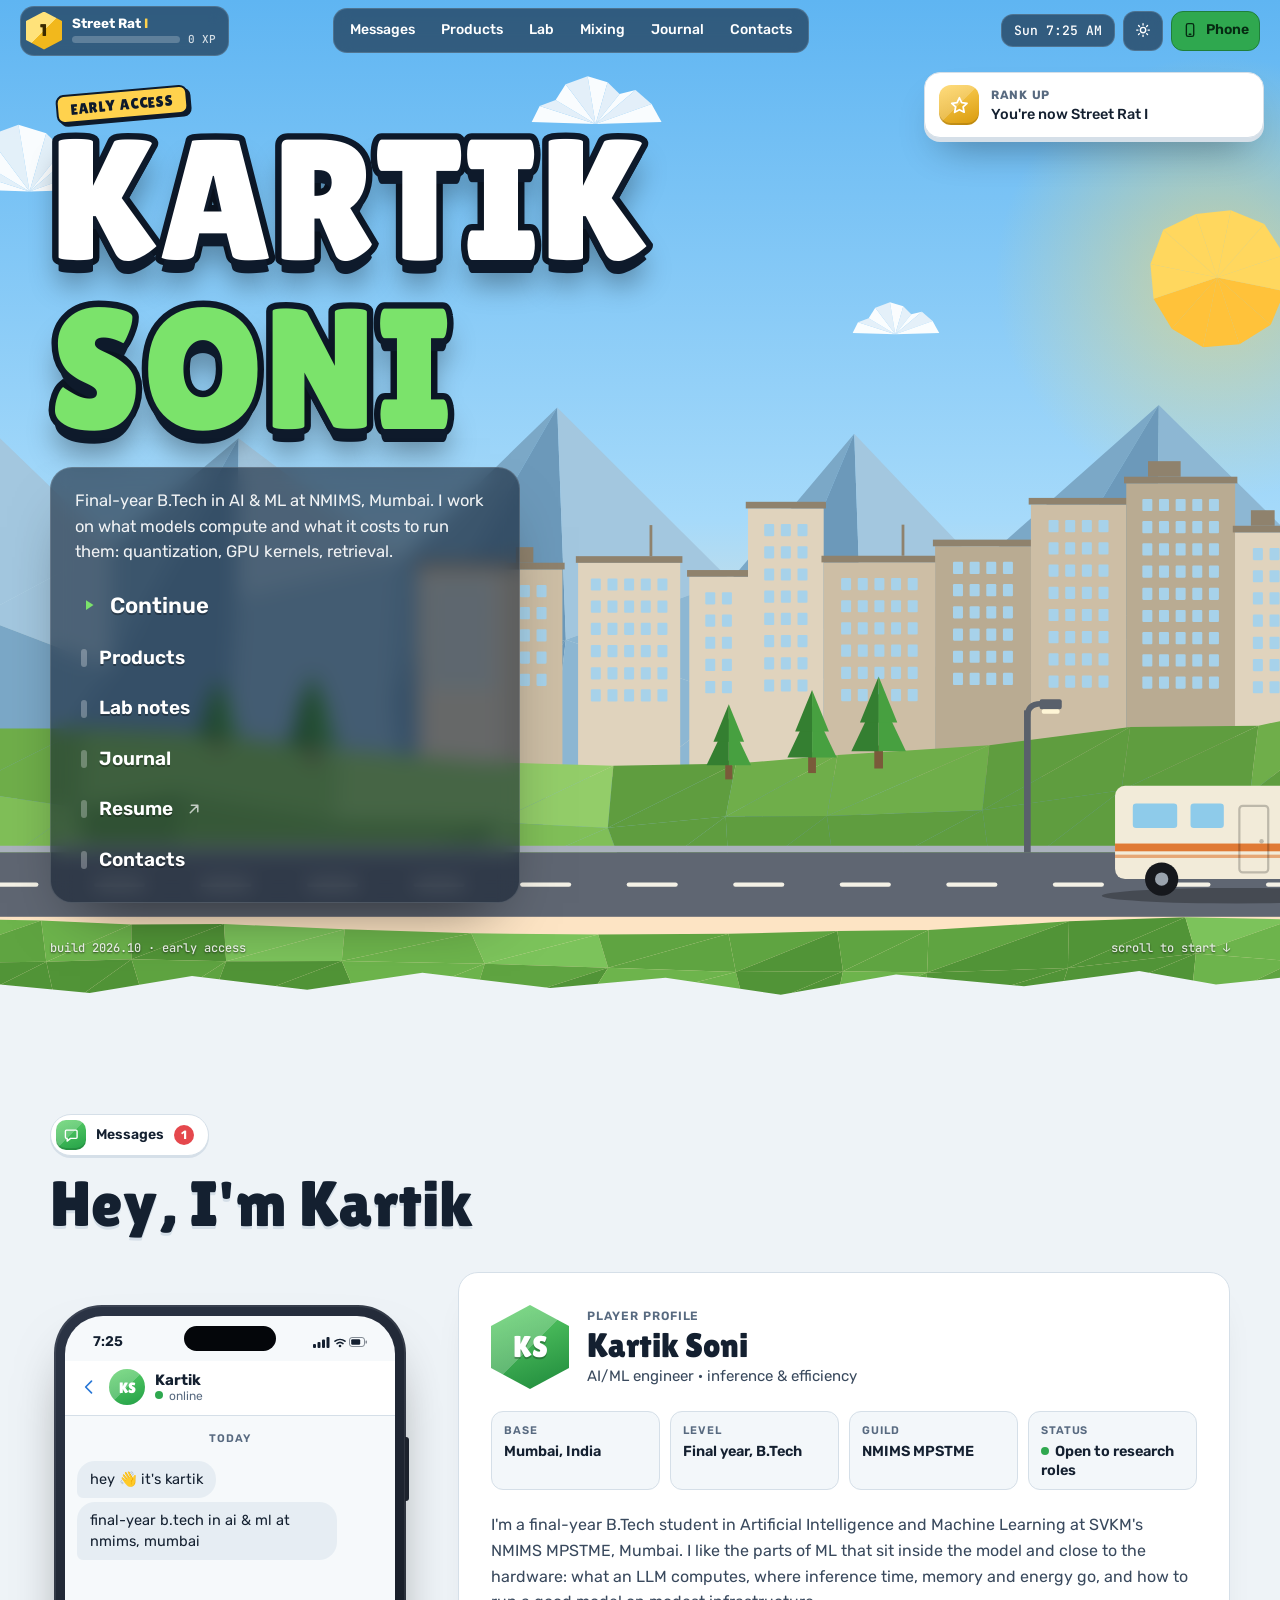
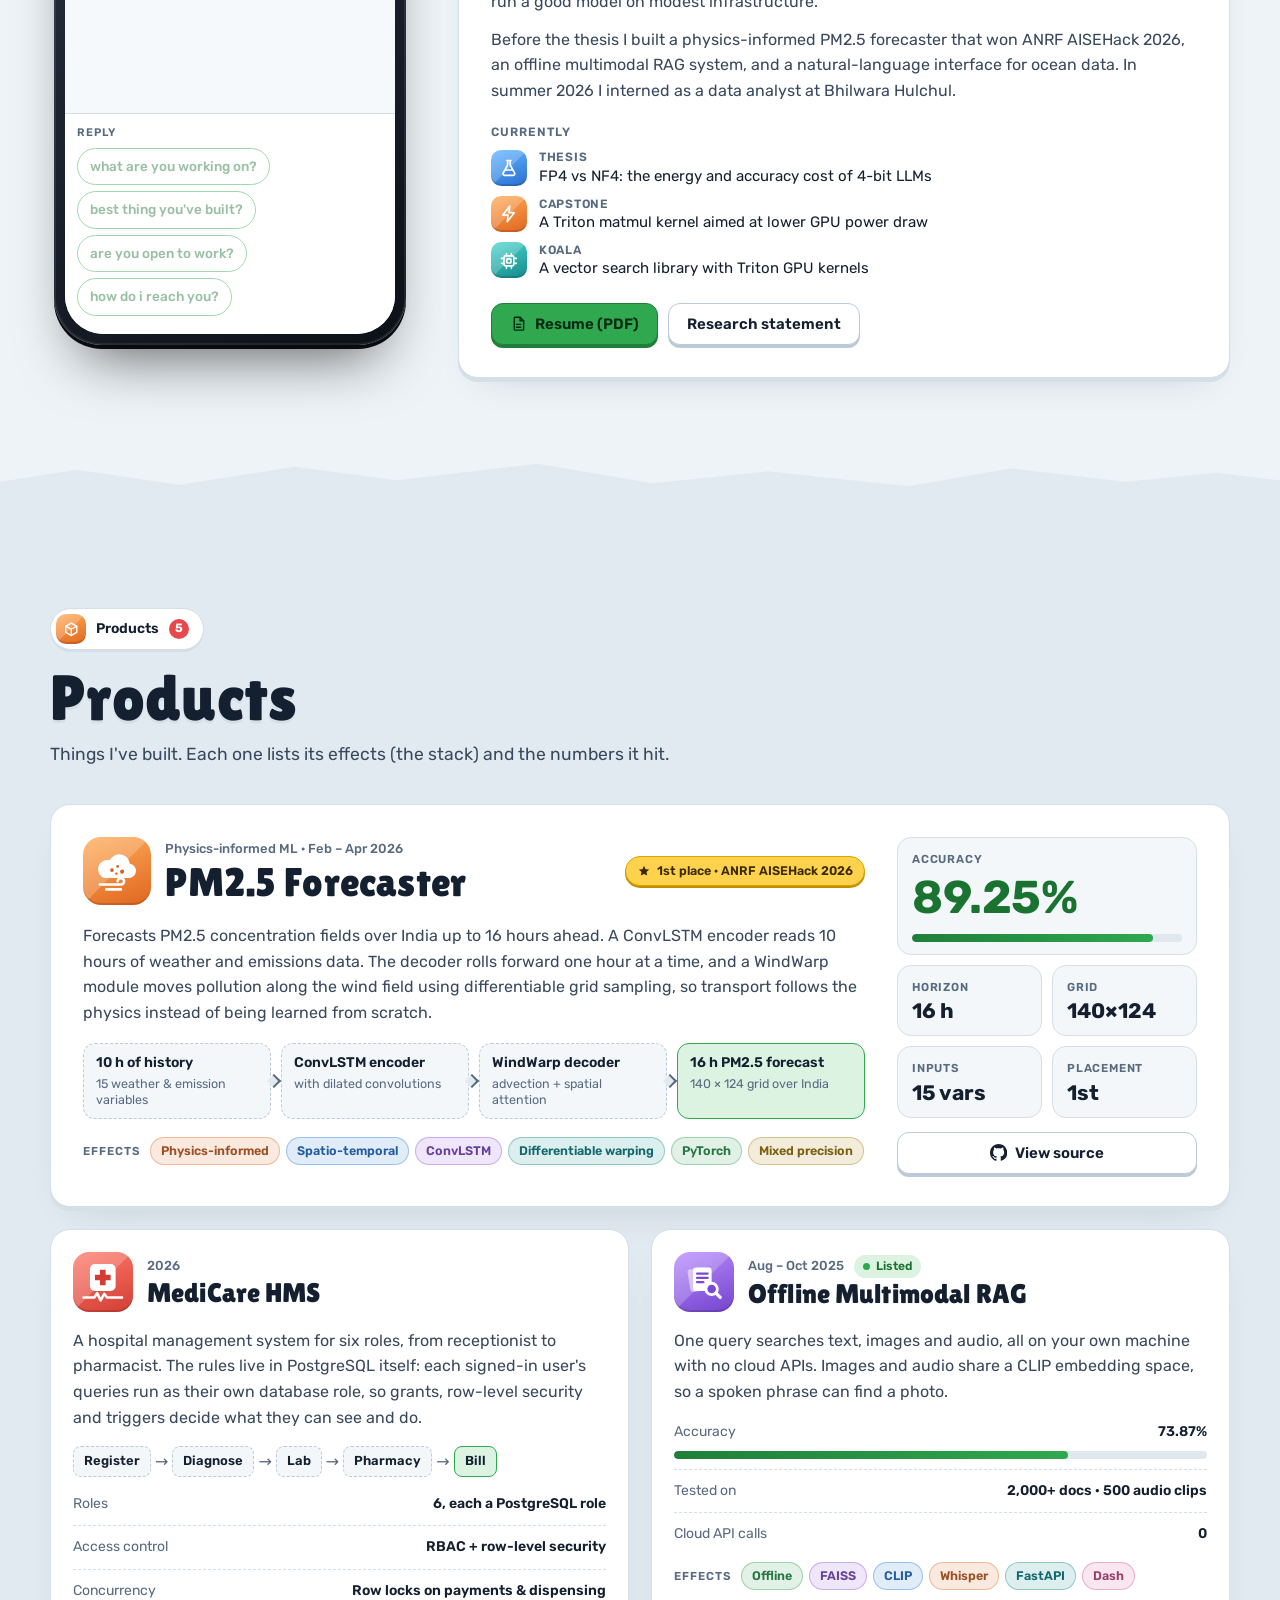
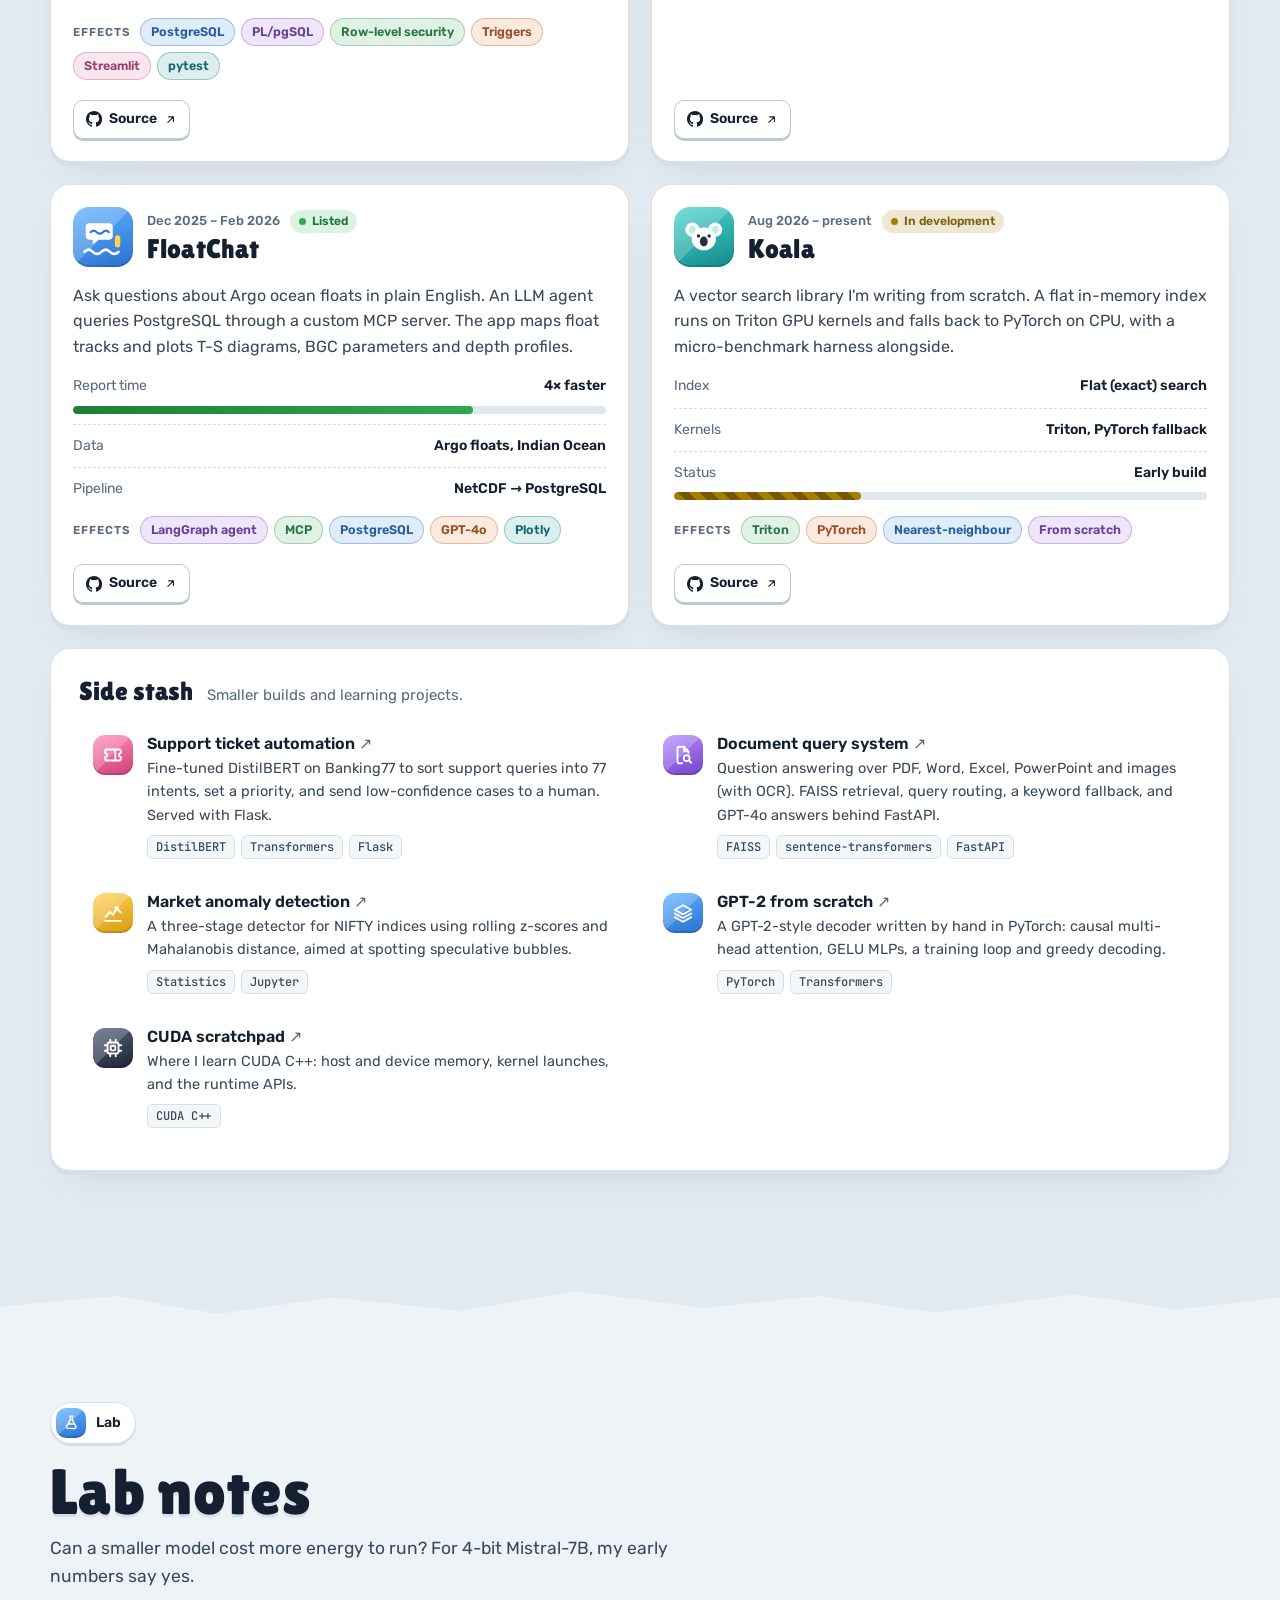
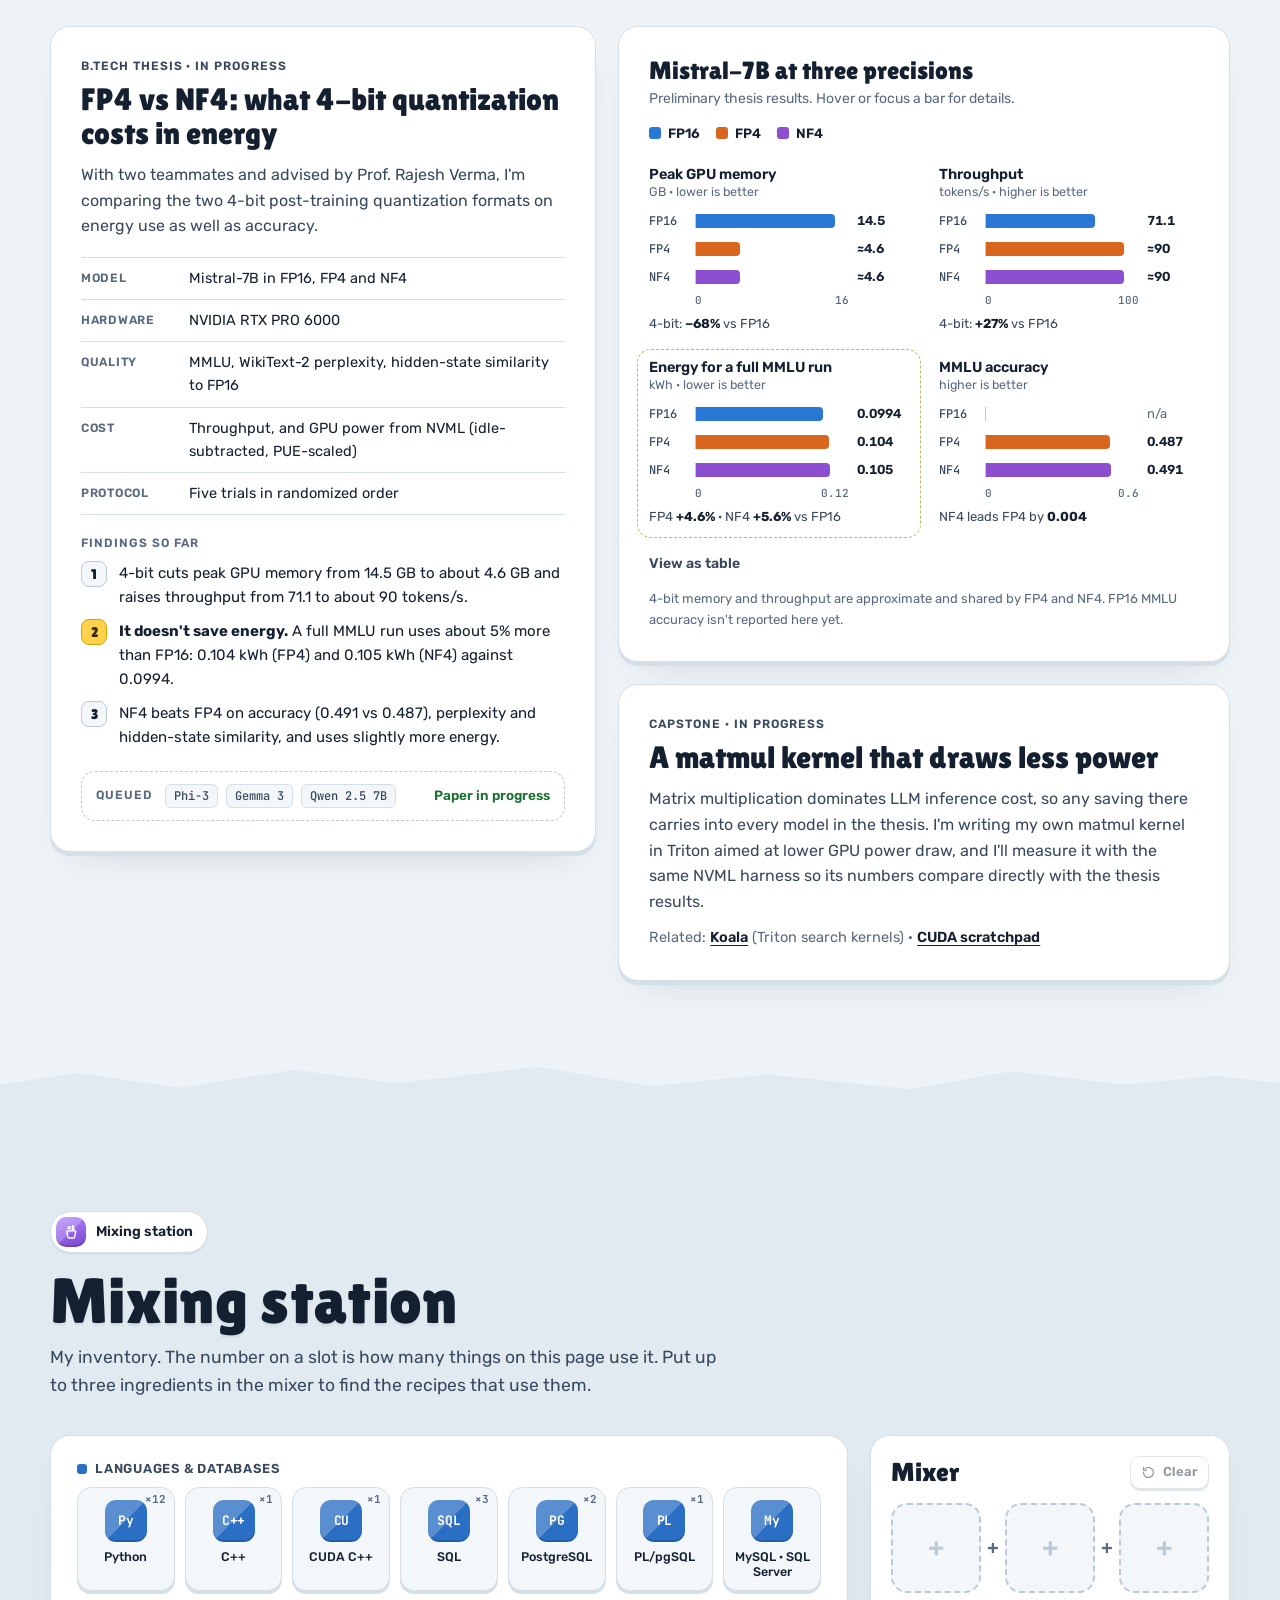
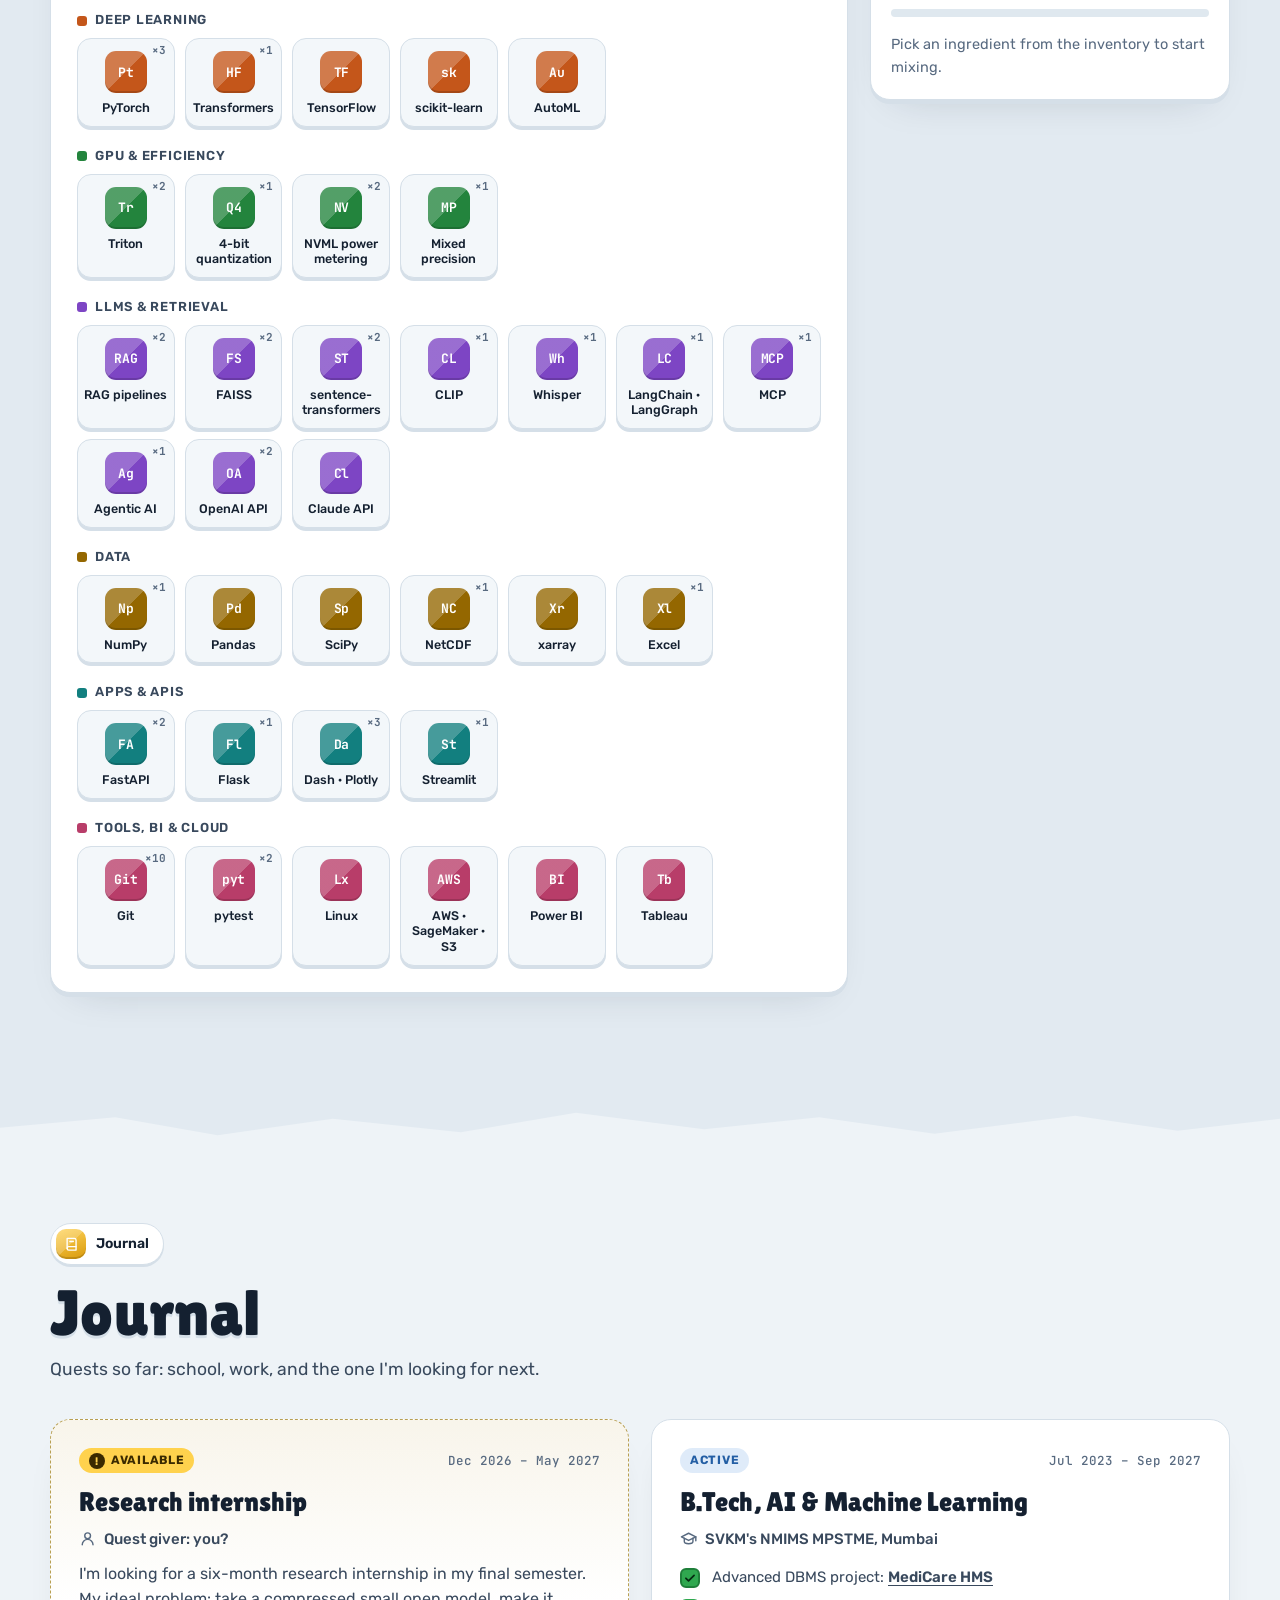
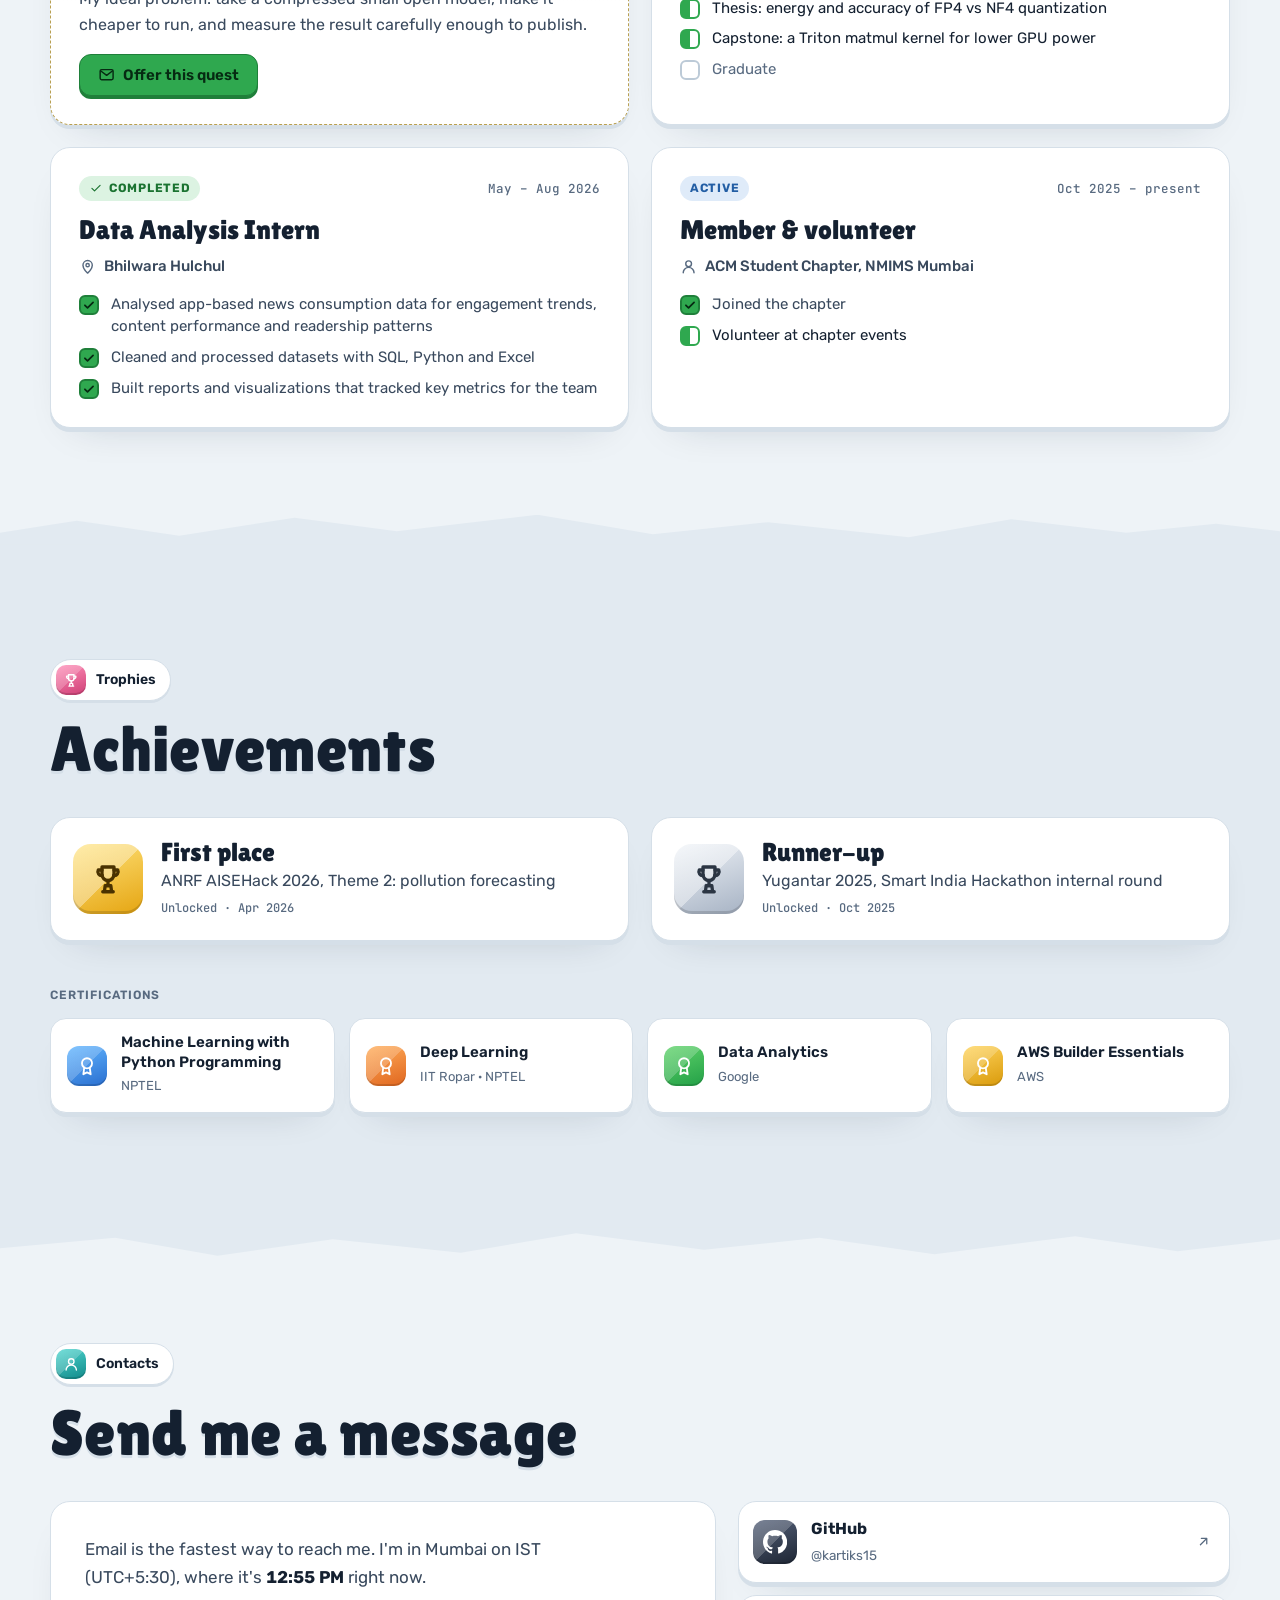
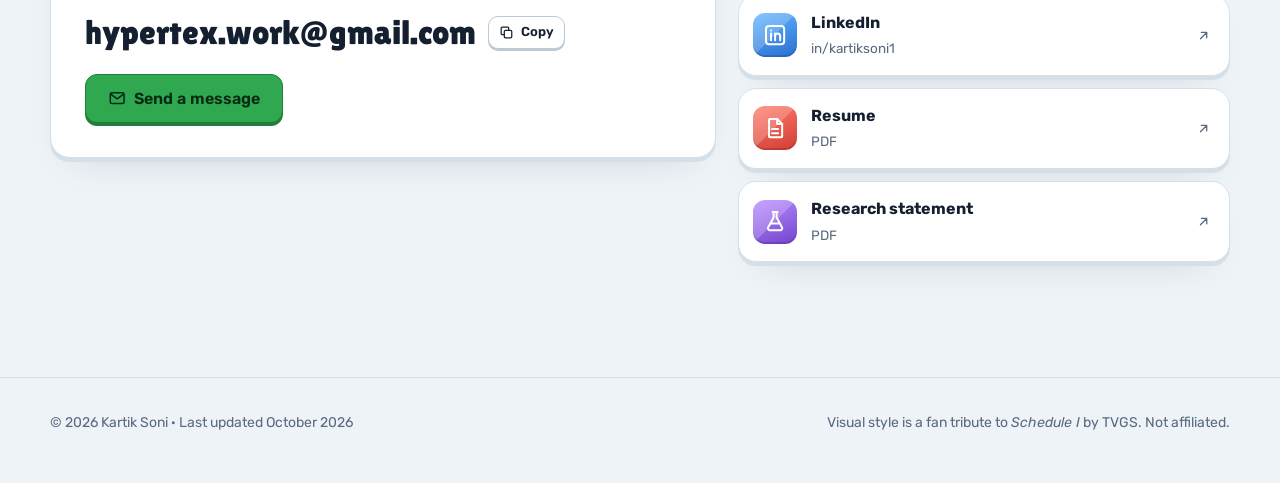
==== commit c82a0769: "Add MediCare HMS project to portfolio New product card for the hospital management system (PostgreSQ" ====
--- a/index.html
+++ b/index.html
@@ -204,7 +204,7 @@
     <section class="section section--alt" id="products" aria-labelledby="products-title">
       <div class="wrap">
         <header class="sec-head reveal">
-          <span class="app-chip"><span class="app-ico app-ico--orange"><svg class="ico" aria-hidden="true"><use href="#i-box"/></svg></span>Products<span class="app-chip__badge">4</span></span>
+          <span class="app-chip"><span class="app-ico app-ico--orange"><svg class="ico" aria-hidden="true"><use href="#i-box"/></svg></span>Products<span class="app-chip__badge">5</span></span>
           <h2 id="products-title">Products</h2>
           <p class="sec-head__lede">Things I've built. Each one lists its effects (the stack) and the numbers it hit.</p>
         </header>
@@ -254,6 +254,40 @@
             </aside>
           </article>
 
+          <!-- MediCare HMS -->
+          <article class="panel product reveal" id="p-hms" data-name="MediCare HMS" data-kind="Product" data-uses="python postgres sql plpgsql streamlit dash pytest git">
+            <div class="product__top">
+              <div class="product__art app-ico app-ico--red" aria-hidden="true">
+                <svg viewBox="0 0 64 64"><rect x="14" y="7" width="36" height="38" rx="7" fill="#fff"/><path d="M28 15h8v7h7v8h-7v7h-8v-7h-7v-8h7z" fill="#d23e34"/><path d="M5 54h15l4-6 5 10 5-9 4 5h21" fill="none" stroke="#fff" stroke-width="3.6" stroke-linecap="round" stroke-linejoin="round"/></svg>
+              </div>
+              <div class="product__titles">
+                <p class="product__meta">2026</p>
+                <h3>MediCare HMS</h3>
+              </div>
+            </div>
+            <p class="product__desc">A hospital management system for six roles, from receptionist to pharmacist. The rules live in PostgreSQL itself: each signed-in user's queries run as their own database role, so grants, row-level security and triggers decide what they can see and do.</p>
+            <ol class="journey" aria-label="Patient journey">
+              <li><span>Register</span></li><li><span>Diagnose</span></li><li><span>Lab</span></li><li><span>Pharmacy</span></li><li><span>Bill</span></li>
+            </ol>
+            <ul class="stat-list">
+              <li><span>Roles</span><b>6, each a PostgreSQL role</b></li>
+              <li><span>Access control</span><b>RBAC + row-level security</b></li>
+              <li><span>Concurrency</span><b>Row locks on payments &amp; dispensing</b></li>
+            </ul>
+            <div class="fx-row">
+              <span class="fx-label">Effects</span>
+              <span class="fx fx--blue">PostgreSQL</span>
+              <span class="fx fx--purple">PL/pgSQL</span>
+              <span class="fx fx--green">Row-level security</span>
+              <span class="fx fx--orange">Triggers</span>
+              <span class="fx fx--pink">Streamlit</span>
+              <span class="fx fx--teal">pytest</span>
+            </div>
+            <div class="product__foot">
+              <a class="link-btn" href="https://github.com/kartiks15/hospital-mangement-system" target="_blank" rel="noopener"><svg class="ico" aria-hidden="true"><use href="#i-github"/></svg>Source<svg class="ico ico--sm" aria-hidden="true"><use href="#i-arrow"/></svg></a>
+            </div>
+          </article>
+
           <!-- RAG -->
           <article class="panel product reveal" id="p-rag" data-name="Offline Multimodal RAG" data-kind="Product" data-uses="python rag faiss clip whisper sbert fastapi dash git">
             <div class="product__top">
@@ -316,7 +350,7 @@
           </article>
 
           <!-- Koala -->
-          <article class="panel product reveal" id="p-koala" data-name="Koala" data-kind="Product" data-uses="python triton pytorch git">
+          <article class="panel product reveal" id="p-koala" data-name="Koala" data-kind="Product" data-uses="python triton pytorch pytest git">
             <div class="product__top">
               <div class="product__art app-ico app-ico--teal" aria-hidden="true">
                 <svg viewBox="0 0 64 64"><circle cx="16" cy="22" r="10" fill="#fff"/><circle cx="48" cy="22" r="10" fill="#fff"/><circle cx="16" cy="22" r="5" fill="#bfeeea"/><circle cx="48" cy="22" r="5" fill="#bfeeea"/><ellipse cx="32" cy="35" rx="17" ry="16" fill="#fff"/><ellipse cx="32" cy="38.5" rx="5.5" ry="7" fill="#24313f"/><circle cx="24.5" cy="31" r="2.4" fill="#24313f"/><circle cx="39.5" cy="31" r="2.4" fill="#24313f"/></svg>
@@ -526,6 +560,7 @@
                 <button class="ing" type="button" data-skill="cuda" data-cat="lang" aria-pressed="false"><span class="ing__tile" aria-hidden="true">CU</span><span class="ing__name">CUDA C++</span><span class="ing__qty" aria-hidden="true"></span></button>
                 <button class="ing" type="button" data-skill="sql" data-cat="lang" aria-pressed="false"><span class="ing__tile" aria-hidden="true">SQL</span><span class="ing__name">SQL</span><span class="ing__qty" aria-hidden="true"></span></button>
                 <button class="ing" type="button" data-skill="postgres" data-cat="lang" aria-pressed="false"><span class="ing__tile" aria-hidden="true">PG</span><span class="ing__name">PostgreSQL</span><span class="ing__qty" aria-hidden="true"></span></button>
+                <button class="ing" type="button" data-skill="plpgsql" data-cat="lang" aria-pressed="false"><span class="ing__tile" aria-hidden="true">PL</span><span class="ing__name">PL/pgSQL</span><span class="ing__qty" aria-hidden="true"></span></button>
                 <button class="ing" type="button" data-skill="mysql" data-cat="lang" aria-pressed="false"><span class="ing__tile" aria-hidden="true">My</span><span class="ing__name">MySQL · SQL Server</span><span class="ing__qty" aria-hidden="true"></span></button>
               </div>
             </div>
@@ -585,6 +620,7 @@
                 <button class="ing" type="button" data-skill="fastapi" data-cat="app" aria-pressed="false"><span class="ing__tile" aria-hidden="true">FA</span><span class="ing__name">FastAPI</span><span class="ing__qty" aria-hidden="true"></span></button>
                 <button class="ing" type="button" data-skill="flask" data-cat="app" aria-pressed="false"><span class="ing__tile" aria-hidden="true">Fl</span><span class="ing__name">Flask</span><span class="ing__qty" aria-hidden="true"></span></button>
                 <button class="ing" type="button" data-skill="dash" data-cat="app" aria-pressed="false"><span class="ing__tile" aria-hidden="true">Da</span><span class="ing__name">Dash · Plotly</span><span class="ing__qty" aria-hidden="true"></span></button>
+                <button class="ing" type="button" data-skill="streamlit" data-cat="app" aria-pressed="false"><span class="ing__tile" aria-hidden="true">St</span><span class="ing__name">Streamlit</span><span class="ing__qty" aria-hidden="true"></span></button>
               </div>
             </div>
 
@@ -592,6 +628,7 @@
               <h3 class="inv-group__title"><span class="cat-dot cat--ops"></span>Tools, BI &amp; cloud</h3>
               <div class="inv-slots">
                 <button class="ing" type="button" data-skill="git" data-cat="ops" aria-pressed="false"><span class="ing__tile" aria-hidden="true">Git</span><span class="ing__name">Git</span><span class="ing__qty" aria-hidden="true"></span></button>
+                <button class="ing" type="button" data-skill="pytest" data-cat="ops" aria-pressed="false"><span class="ing__tile" aria-hidden="true">pyt</span><span class="ing__name">pytest</span><span class="ing__qty" aria-hidden="true"></span></button>
                 <button class="ing" type="button" data-skill="linux" data-cat="ops" aria-pressed="false"><span class="ing__tile" aria-hidden="true">Lx</span><span class="ing__name">Linux</span><span class="ing__qty" aria-hidden="true"></span></button>
                 <button class="ing" type="button" data-skill="aws" data-cat="ops" aria-pressed="false"><span class="ing__tile" aria-hidden="true">AWS</span><span class="ing__name">AWS · SageMaker · S3</span><span class="ing__qty" aria-hidden="true"></span></button>
                 <button class="ing" type="button" data-skill="powerbi" data-cat="ops" aria-pressed="false"><span class="ing__tile" aria-hidden="true">BI</span><span class="ing__name">Power BI</span><span class="ing__qty" aria-hidden="true"></span></button>
@@ -650,6 +687,7 @@
             <h3>B.Tech, AI &amp; Machine Learning</h3>
             <p class="quest__giver"><svg class="ico" aria-hidden="true"><use href="#i-cap"/></svg>SVKM's NMIMS MPSTME, Mumbai</p>
             <ul class="objs">
+              <li class="obj obj--done"><span class="obj__box" aria-hidden="true"><svg class="ico"><use href="#i-check"/></svg></span><span>Advanced DBMS project: <a href="#p-hms">MediCare HMS</a></span></li>
               <li class="obj obj--prog"><span class="obj__box" aria-hidden="true"></span><span>Thesis: energy and accuracy of FP4 vs NF4 quantization <span class="sr-only">(in progress)</span></span></li>
               <li class="obj obj--prog"><span class="obj__box" aria-hidden="true"></span><span>Capstone: a Triton matmul kernel for lower GPU power <span class="sr-only">(in progress)</span></span></li>
               <li class="obj obj--todo"><span class="obj__box" aria-hidden="true"></span><span>Graduate <span class="sr-only">(not started)</span></span></li>
--- a/assets/css/style.css
+++ b/assets/css/style.css
@@ -1120,10 +1120,9 @@
 .now-list b { display: block; font-size: 12px; font-weight: 600; letter-spacing: .06em; text-transform: uppercase; color: var(--muted); }
 
 /* ---------- Products ---------- */
-.products {
-  display: grid;
-  gap: 22px;
-  grid-template-columns: repeat(auto-fit, minmax(min(100%, 320px), 1fr));
+.products { display: grid; gap: 22px; }
+@media (min-width: 760px) {
+  .products { grid-template-columns: 1fr 1fr; }
 }
 .product {
   display: flex;
@@ -1263,6 +1262,32 @@
     transform: translateY(-50%) rotate(-45deg);
   }
 }
+
+/* patient journey strip (MediCare HMS) */
+.journey {
+  list-style: none;
+  display: flex;
+  flex-wrap: wrap;
+  align-items: center;
+  gap: 6px 4px;
+}
+.journey li { display: inline-flex; align-items: center; }
+.journey span {
+  padding: 4px 10px;
+  border-radius: 8px;
+  border: 1.5px dashed var(--line-strong);
+  background: var(--panel-2);
+  font-size: 13px;
+  font-weight: 600;
+}
+.journey li:not(:last-child)::after {
+  content: "→";
+  margin-left: 4px;
+  color: var(--muted);
+}
+.journey li:last-child span { border-style: solid; border-color: var(--accent); background: var(--accent-bg); }
+
+.obj a { font-weight: 600; text-underline-offset: 3px; }
 
 /* side stash */
 .stash { grid-column: 1 / -1; padding: clamp(20px, 3vw, 28px); }
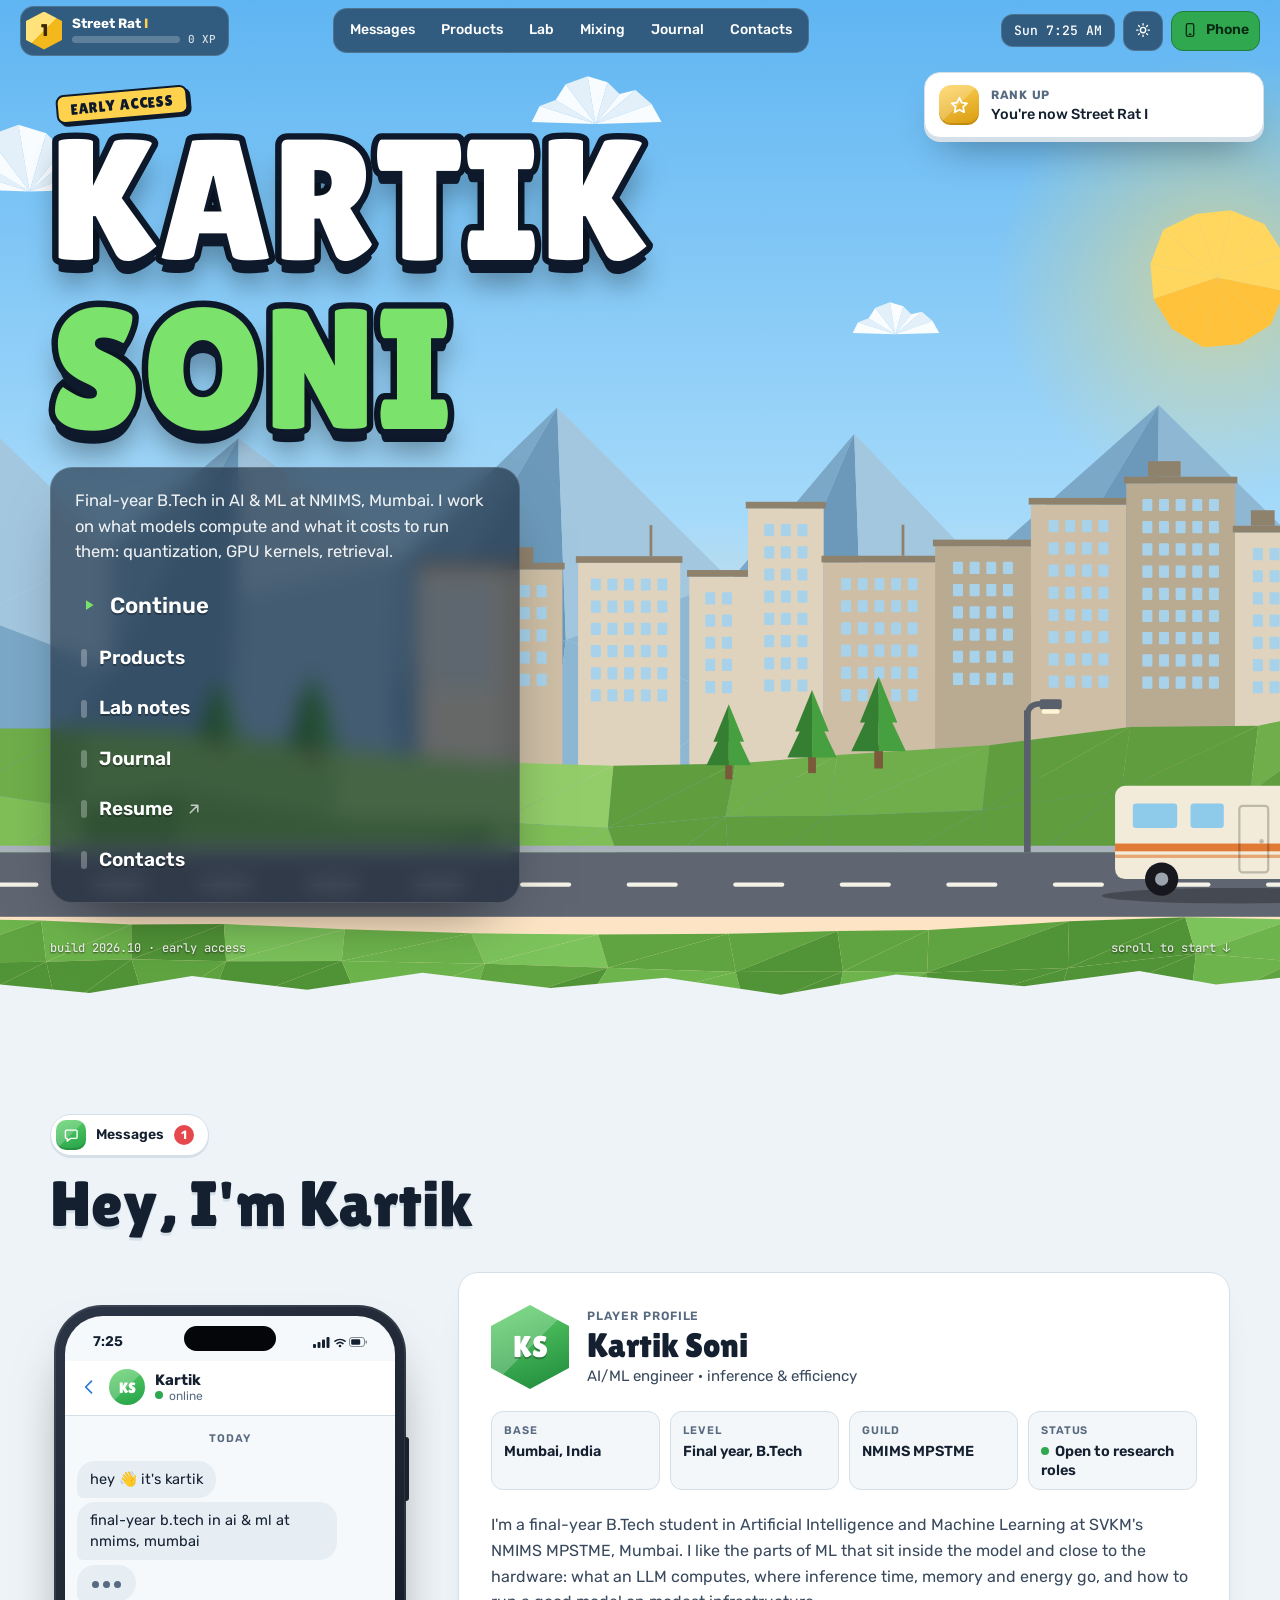
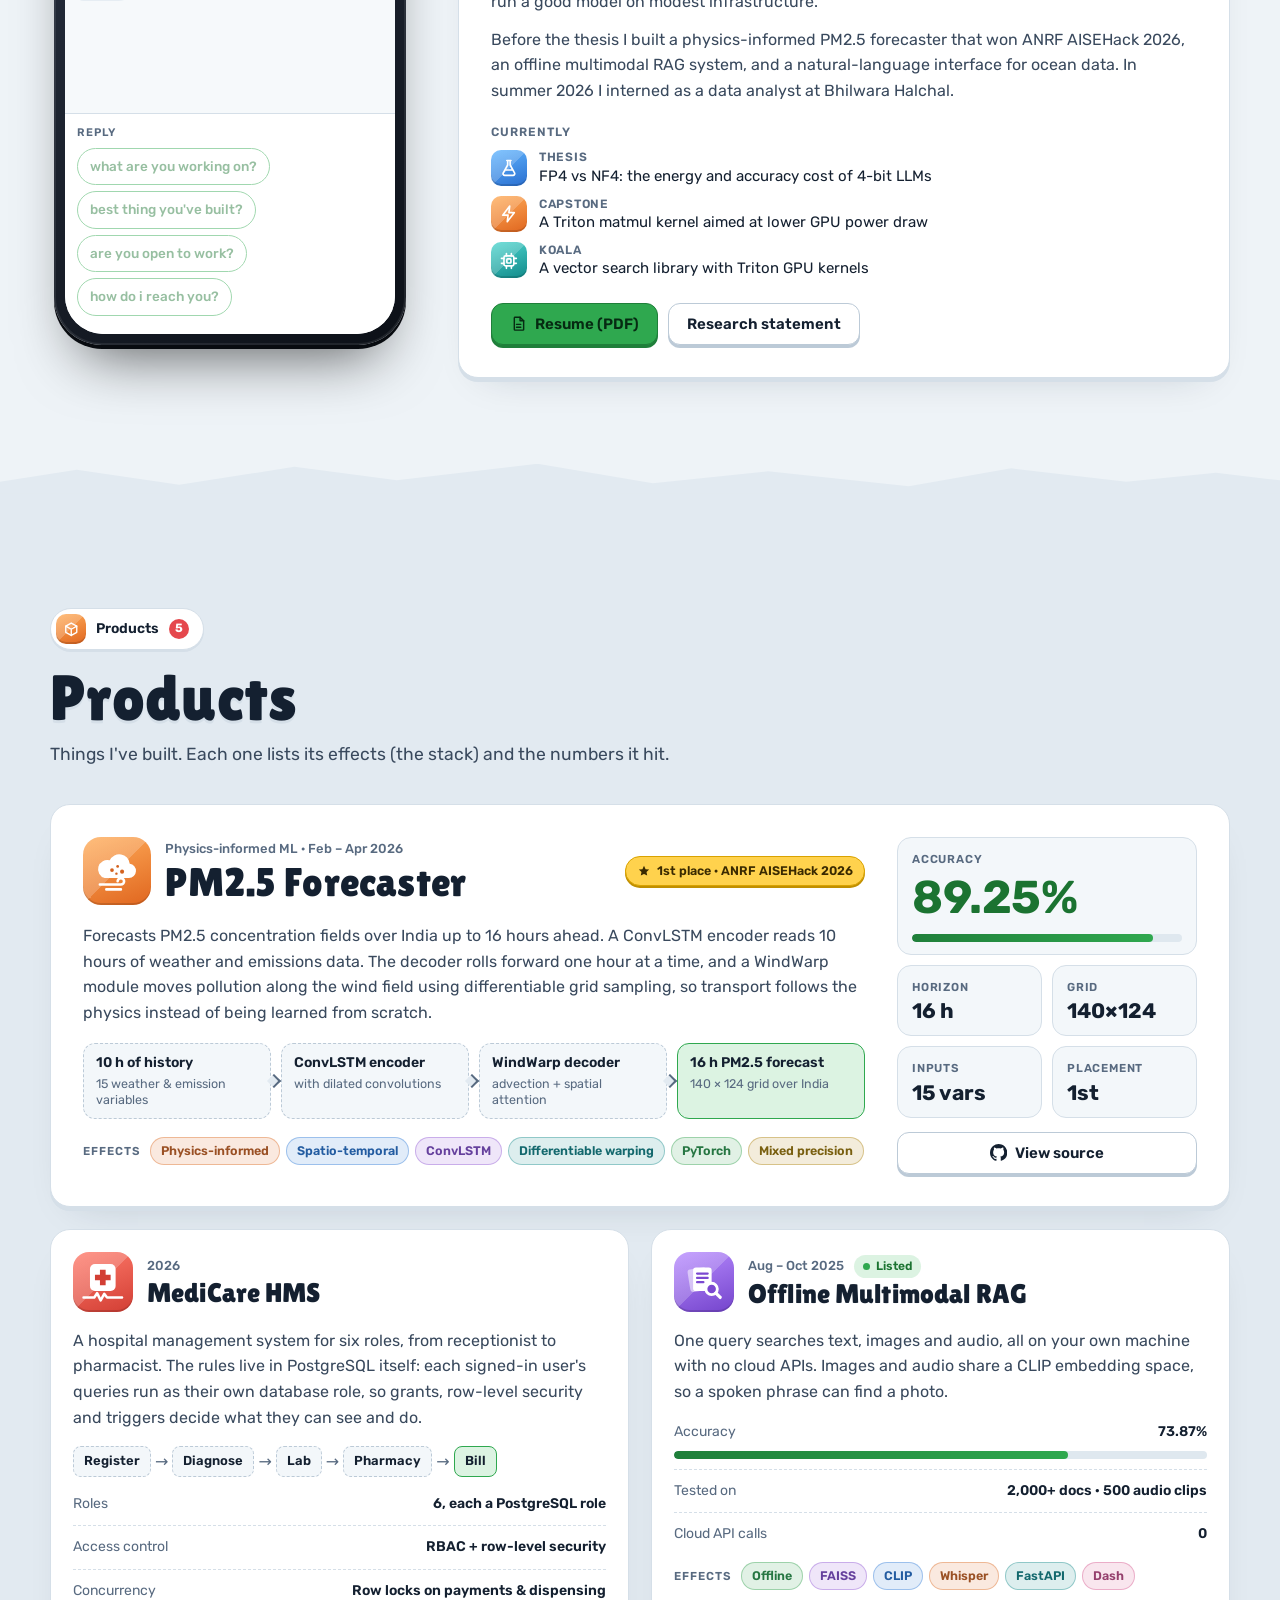
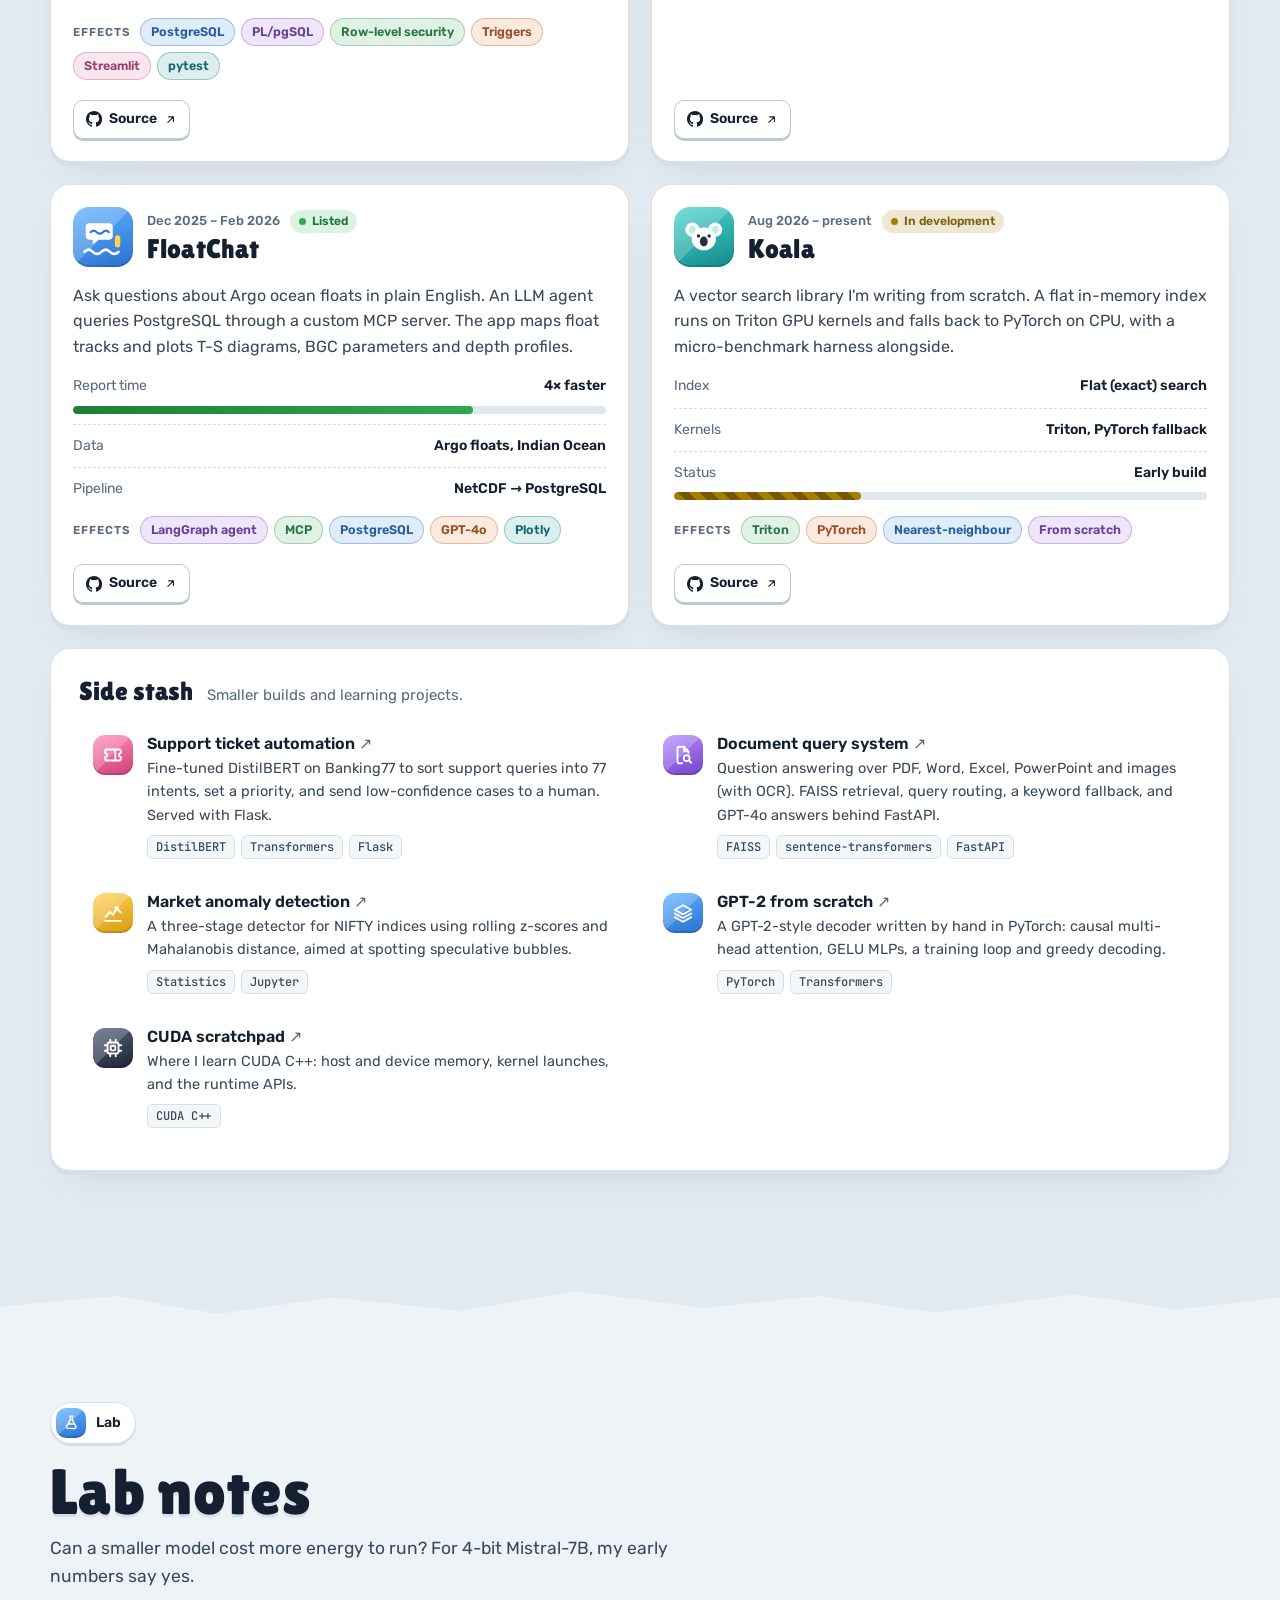
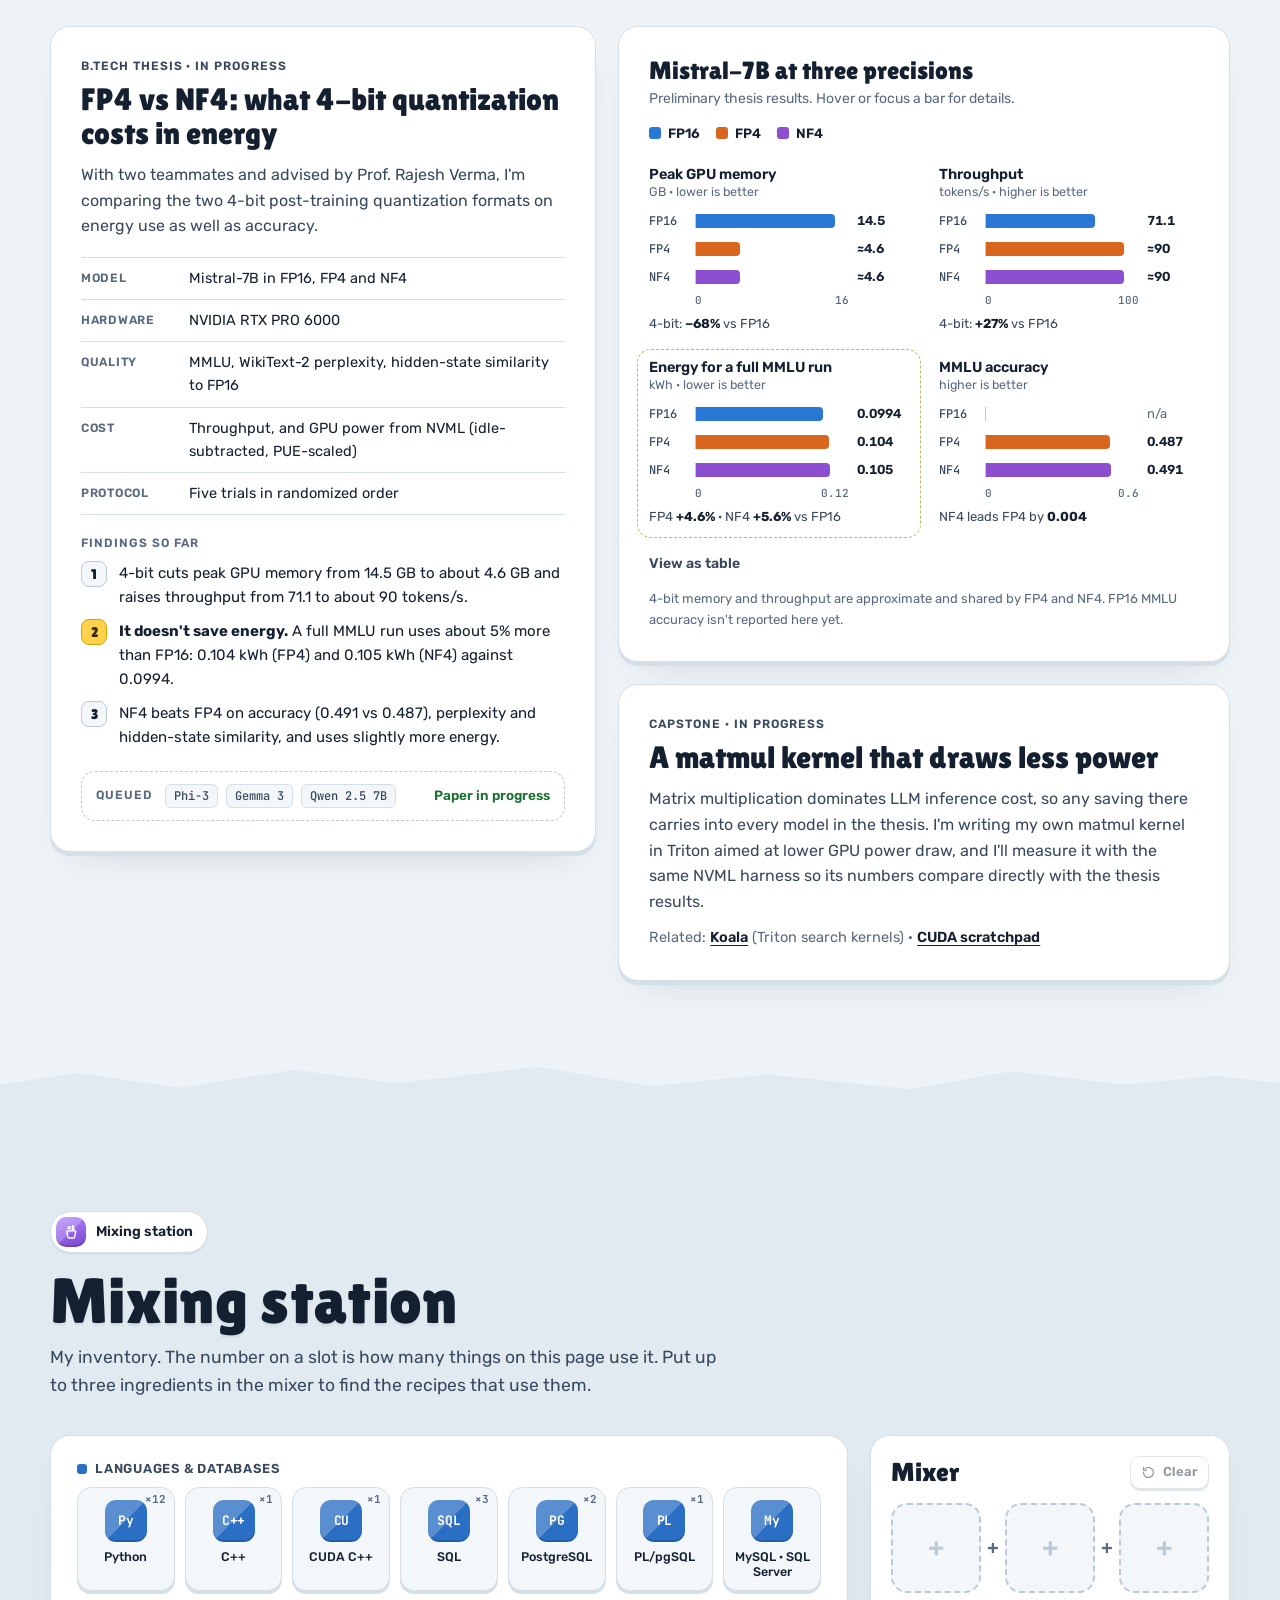
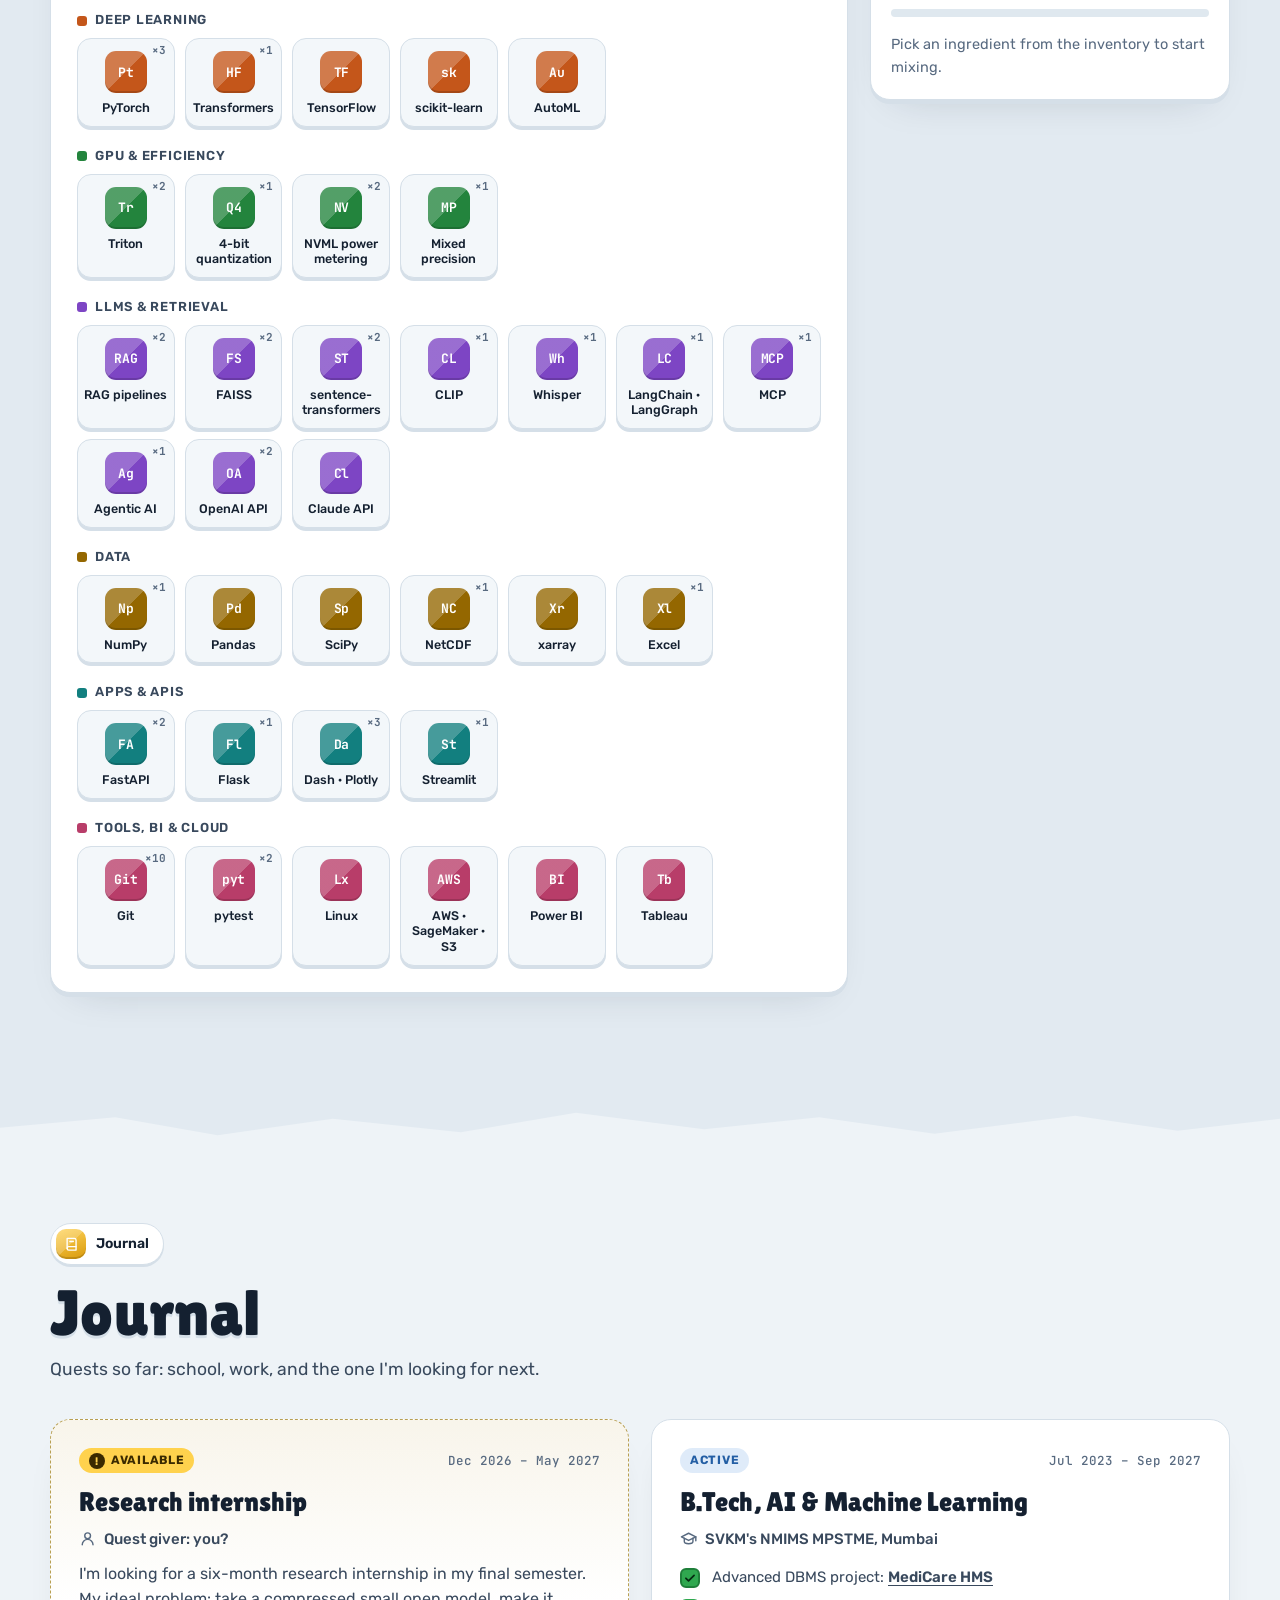
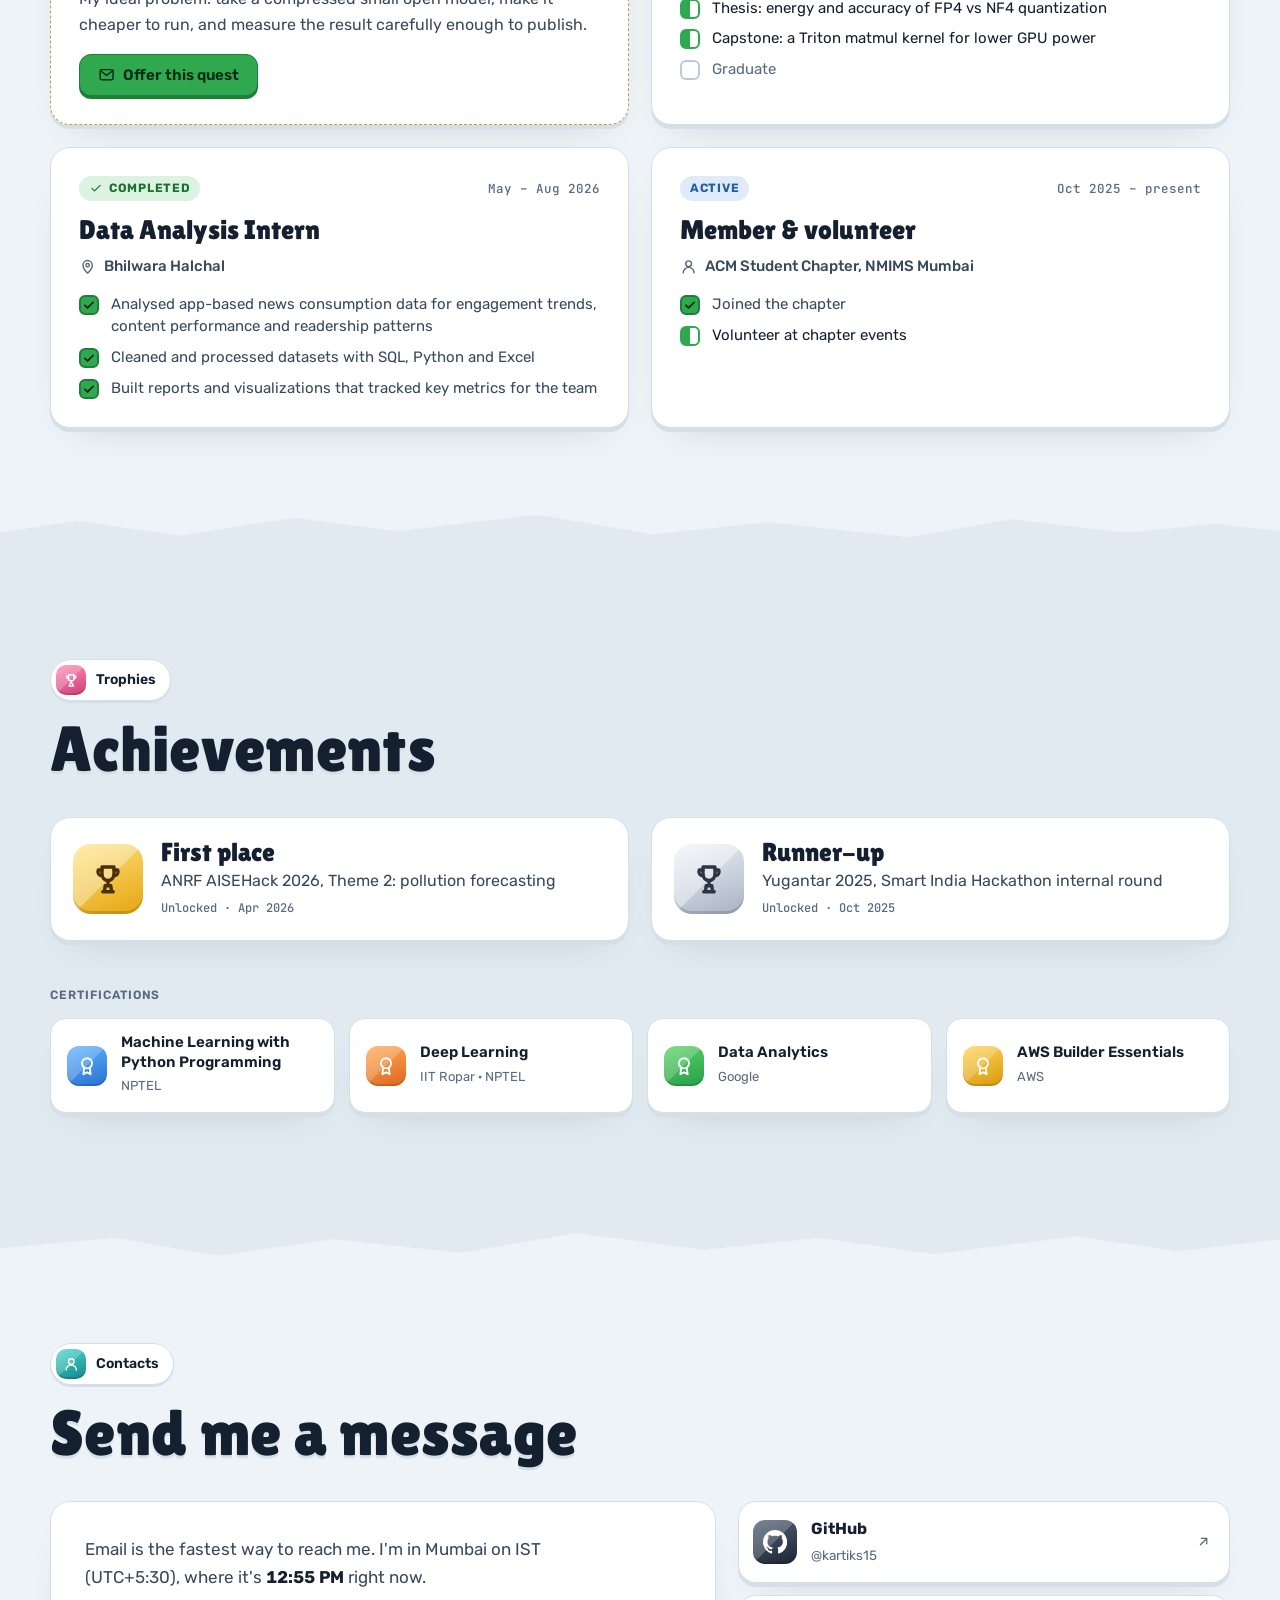
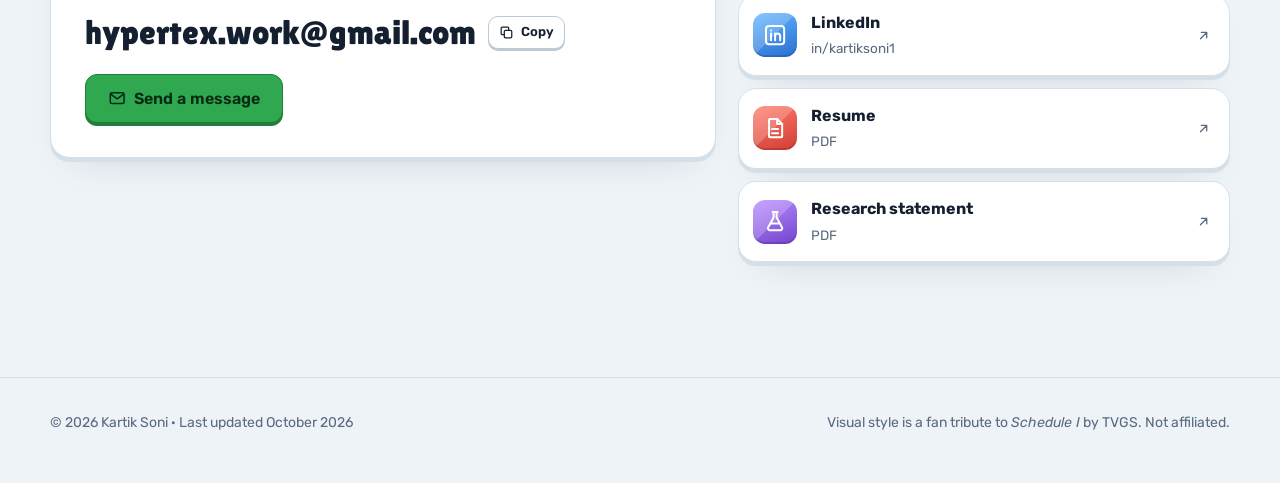
==== commit 5db653a0: "edited the internship company name" ====
--- a/index.html
+++ b/index.html
@@ -181,7 +181,7 @@
 
             <div class="profile__bio">
               <p>I'm a final-year B.Tech student in Artificial Intelligence and Machine Learning at SVKM's NMIMS MPSTME, Mumbai. I like the parts of ML that sit inside the model and close to the hardware: what an LLM computes, where inference time, memory and energy go, and how to run a good model on modest infrastructure.</p>
-              <p>Before the thesis I built a physics-informed PM2.5 forecaster that won ANRF AISEHack 2026, an offline multimodal RAG system, and a natural-language interface for ocean data. In summer 2026 I interned as a data analyst at Bhilwara Hulchul.</p>
+              <p>Before the thesis I built a physics-informed PM2.5 forecaster that won ANRF AISEHack 2026, an offline multimodal RAG system, and a natural-language interface for ocean data. In summer 2026 I interned as a data analyst at Bhilwara Halchal.</p>
             </div>
 
             <h4 class="mini-head">Currently</h4>
@@ -694,13 +694,13 @@
             </ul>
           </article>
 
-          <article class="panel quest reveal" id="q-intern" data-name="Data Analysis Intern, Bhilwara Hulchul" data-kind="Work" data-uses="python sql excel">
+          <article class="panel quest reveal" id="q-intern" data-name="Data Analysis Intern, Bhilwara Halchal" data-kind="Work" data-uses="python sql excel">
             <header class="quest__head">
               <span class="qstatus qstatus--done"><svg class="ico" aria-hidden="true"><use href="#i-check"/></svg>Completed</span>
               <span class="quest__when">May – Aug 2026</span>
             </header>
             <h3>Data Analysis Intern</h3>
-            <p class="quest__giver"><svg class="ico" aria-hidden="true"><use href="#i-pin"/></svg>Bhilwara Hulchul</p>
+            <p class="quest__giver"><svg class="ico" aria-hidden="true"><use href="#i-pin"/></svg>Bhilwara Halchal</p>
             <ul class="objs">
               <li class="obj obj--done"><span class="obj__box" aria-hidden="true"><svg class="ico"><use href="#i-check"/></svg></span><span>Analysed app-based news consumption data for engagement trends, content performance and readership patterns</span></li>
               <li class="obj obj--done"><span class="obj__box" aria-hidden="true"><svg class="ico"><use href="#i-check"/></svg></span><span>Cleaned and processed datasets with SQL, Python and Excel</span></li>
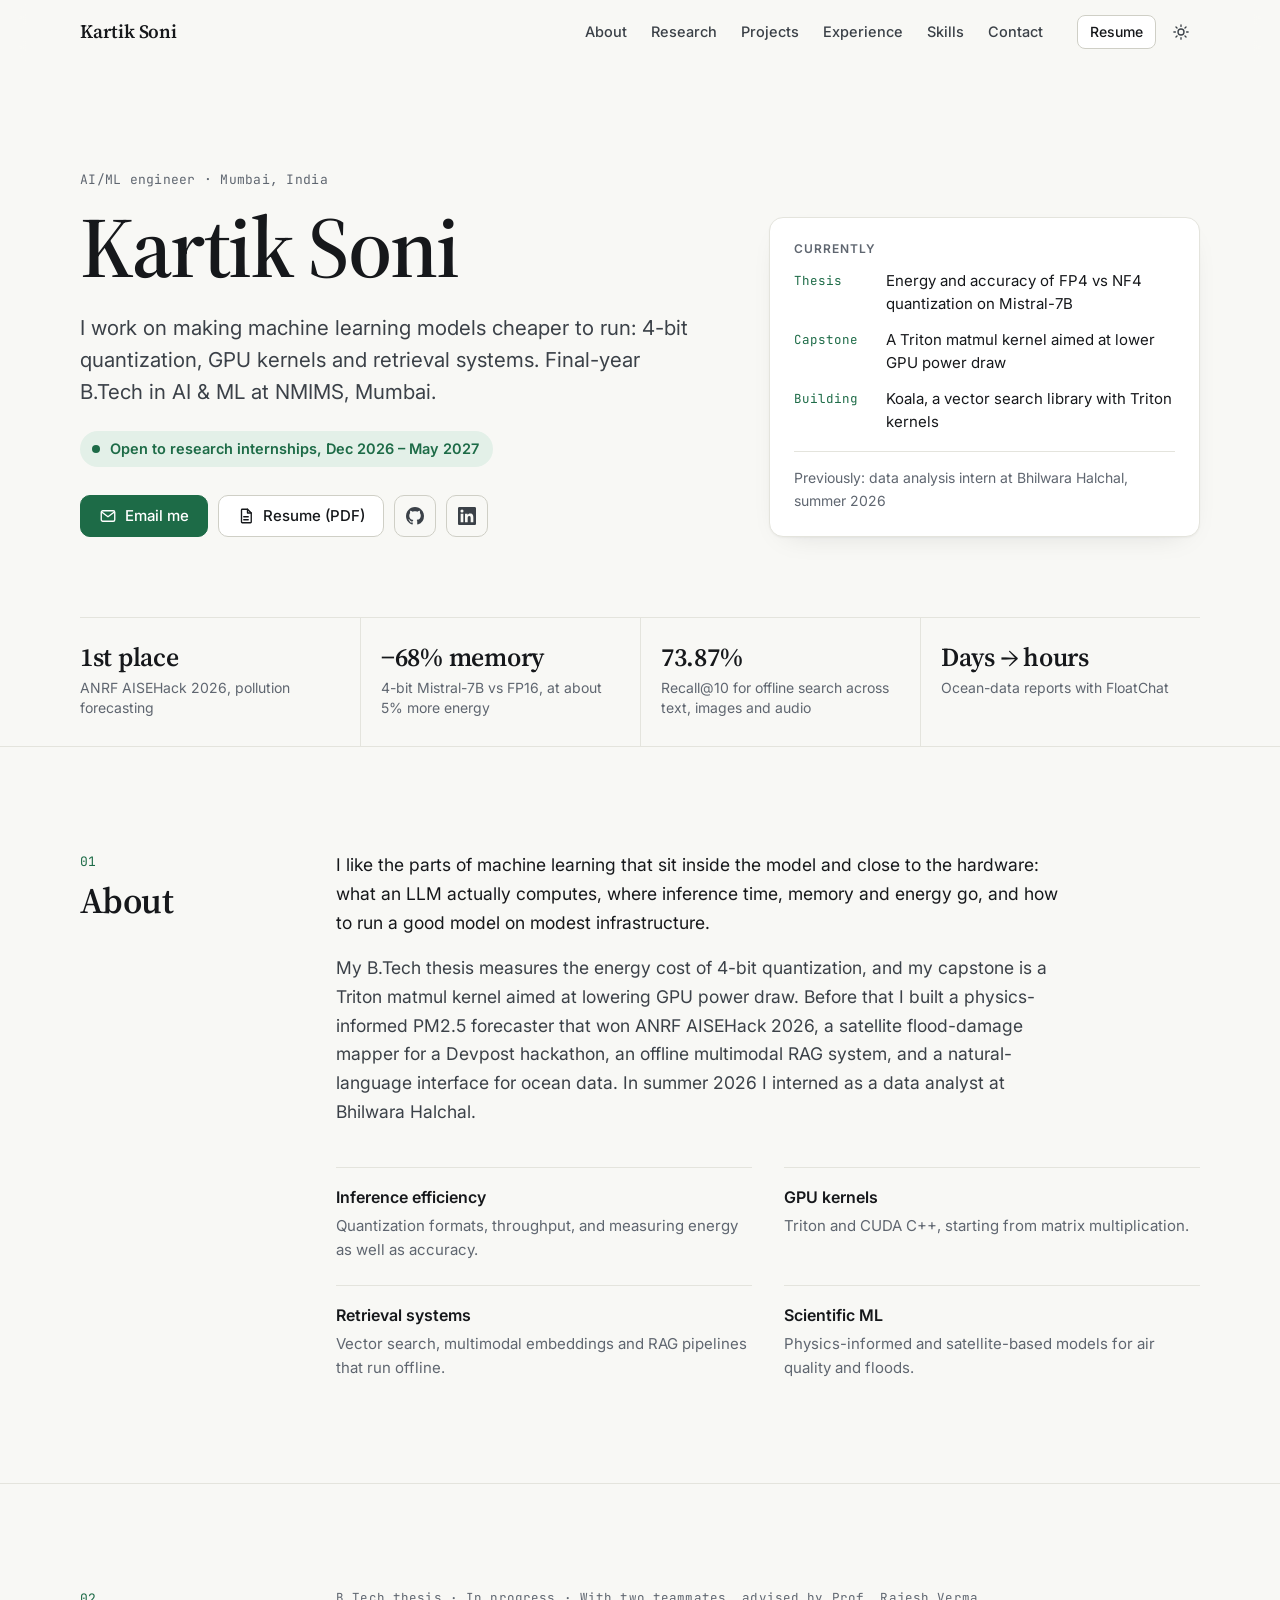
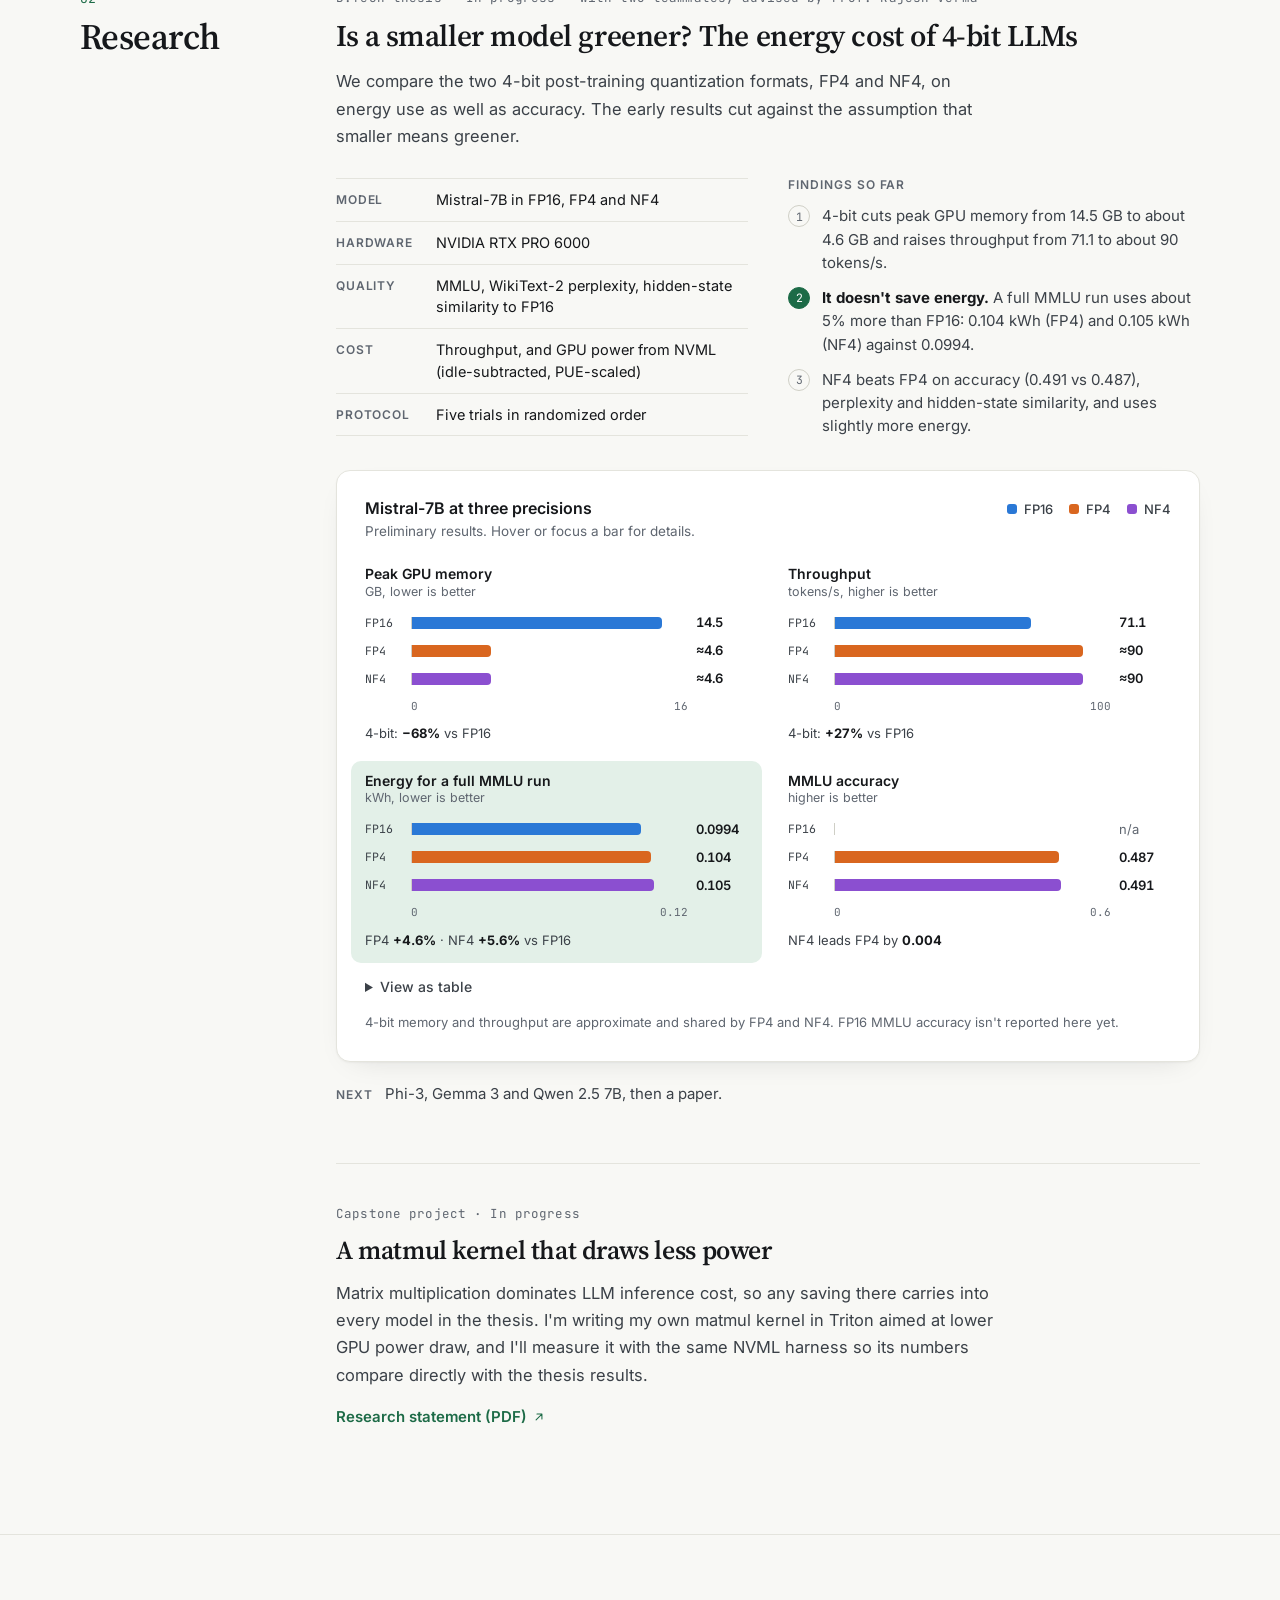
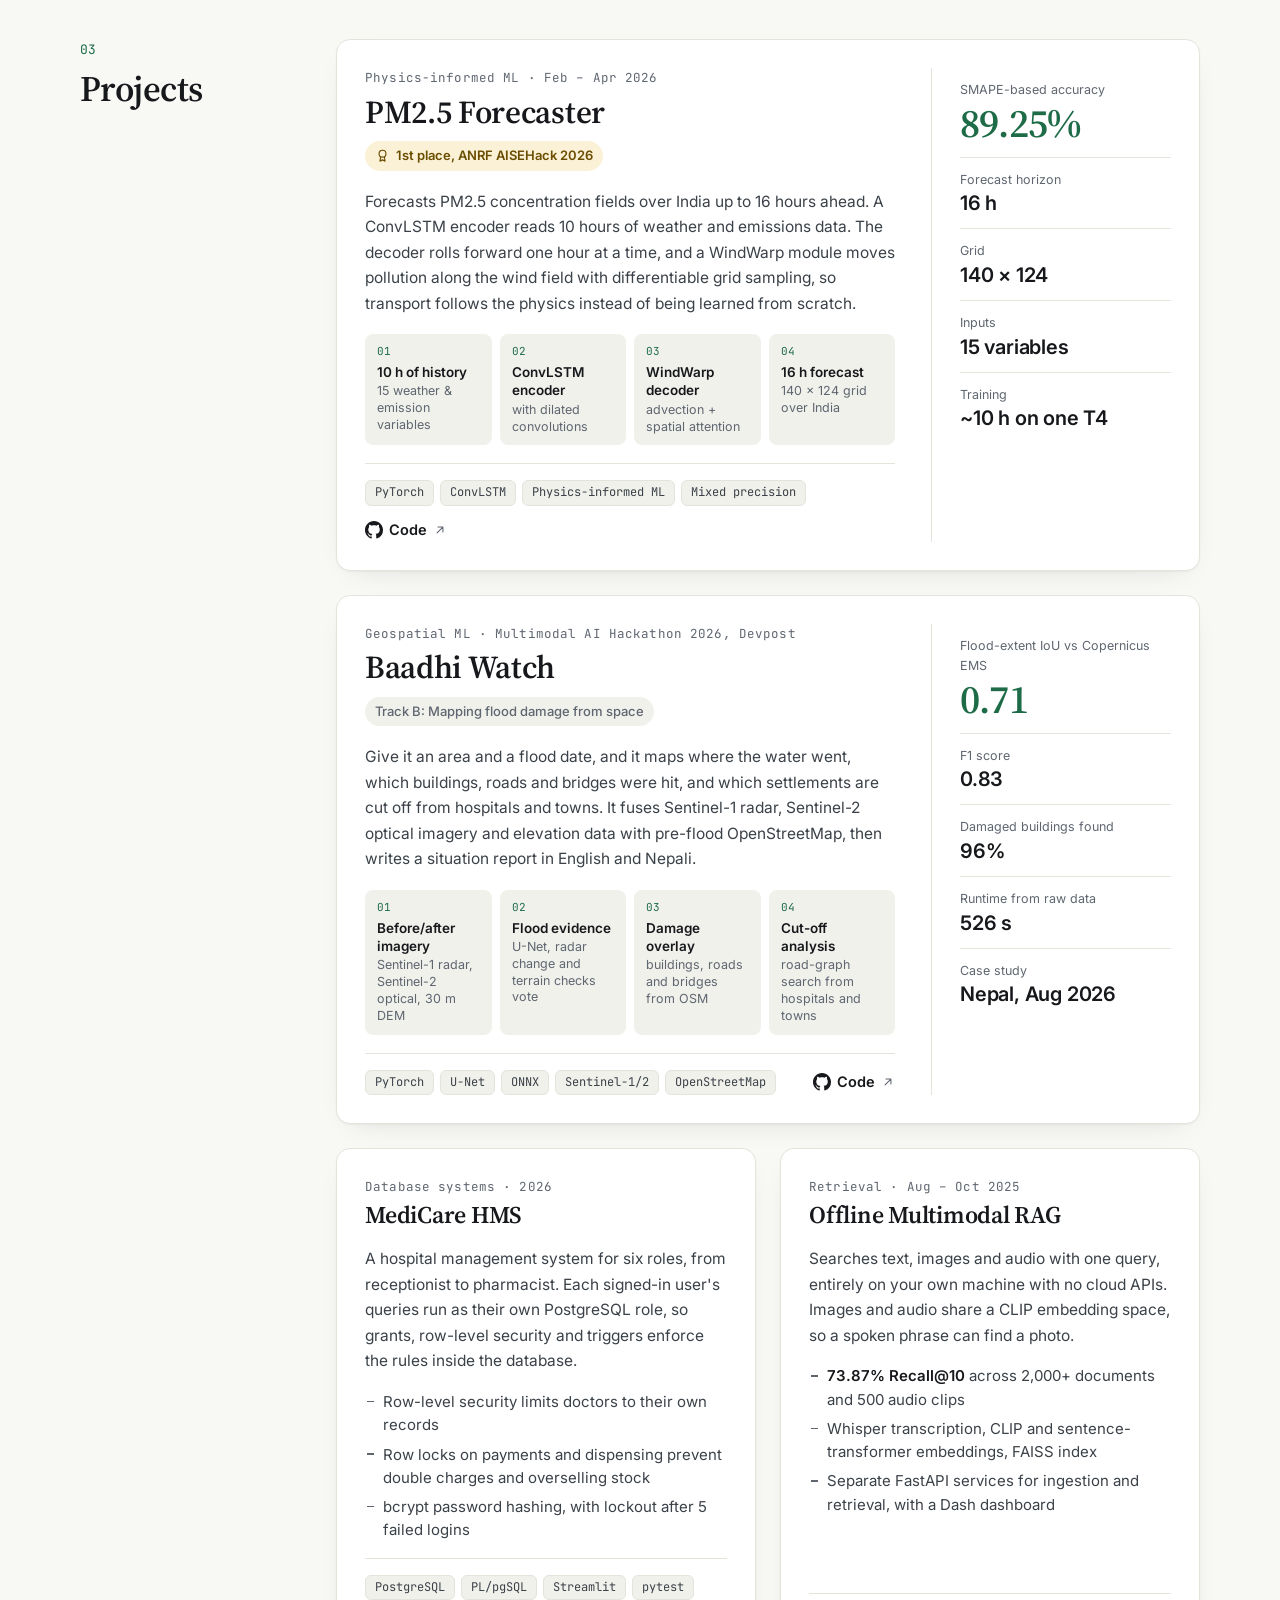
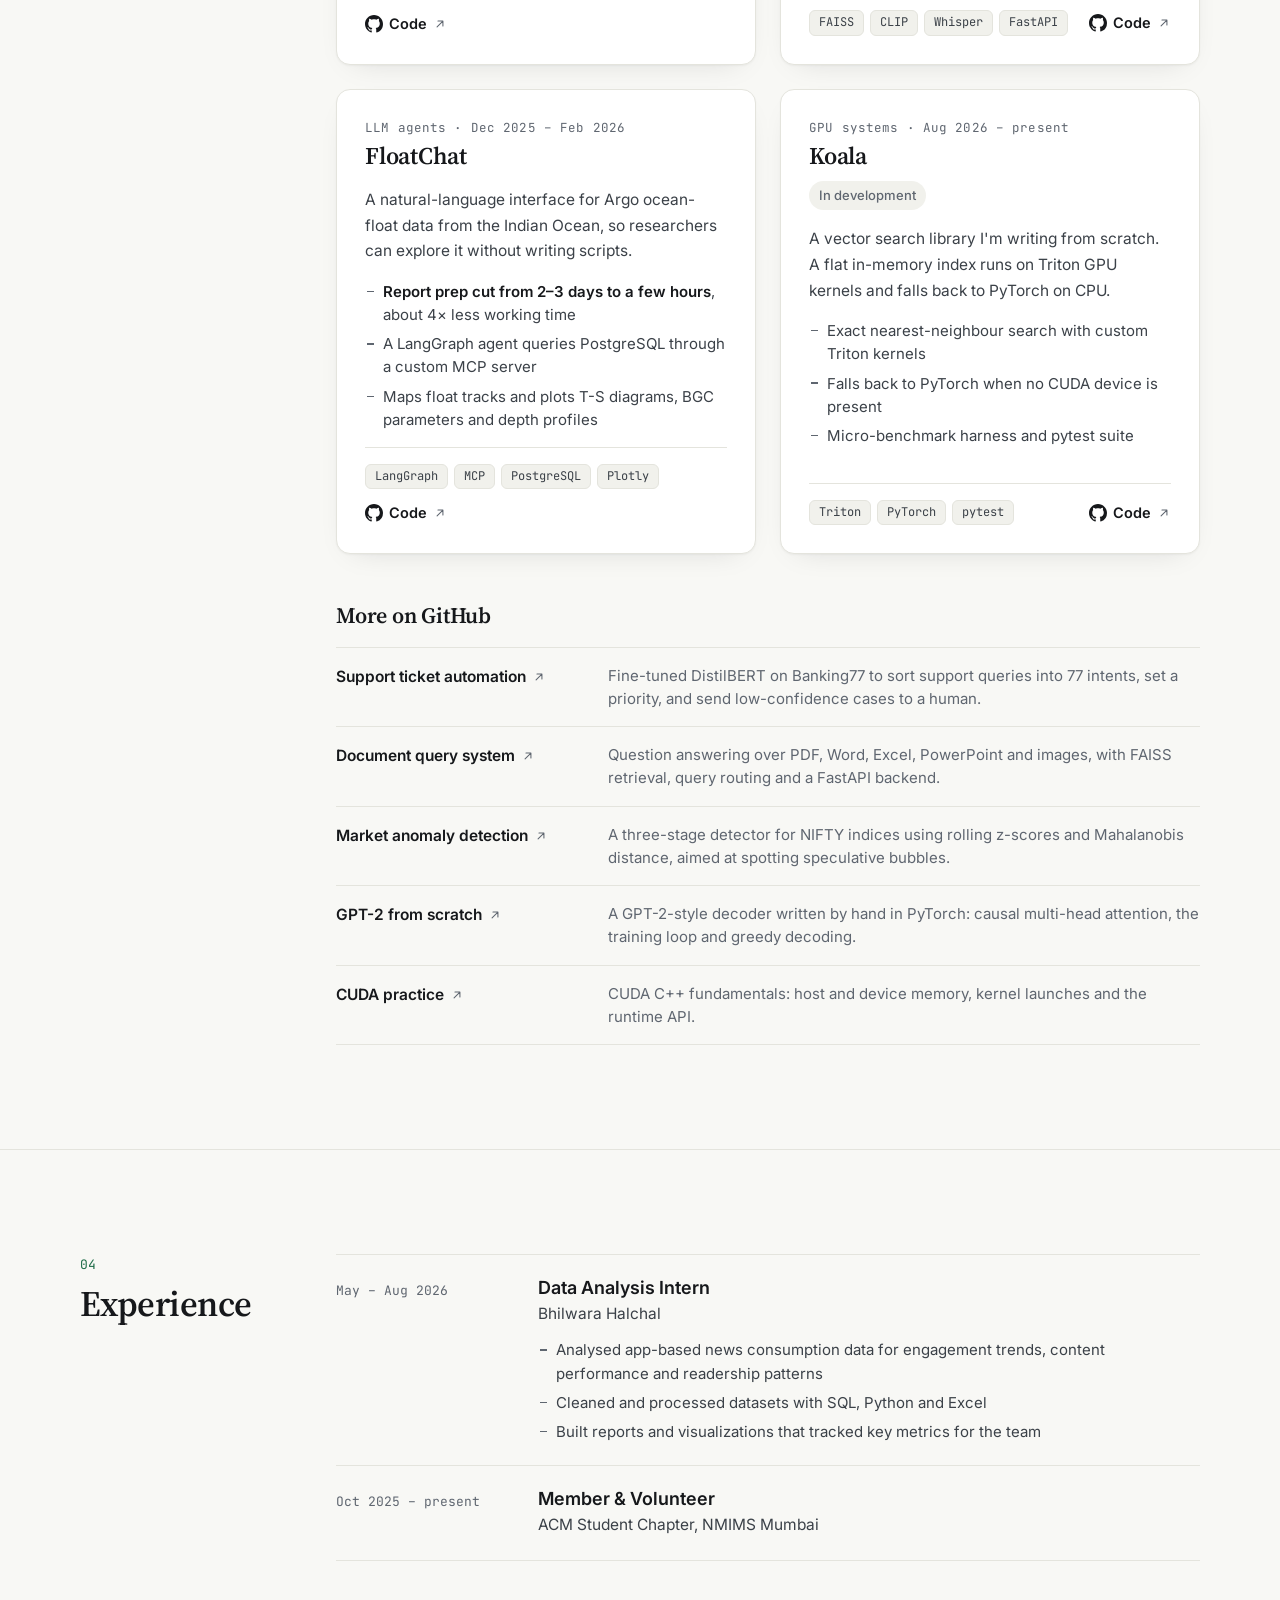
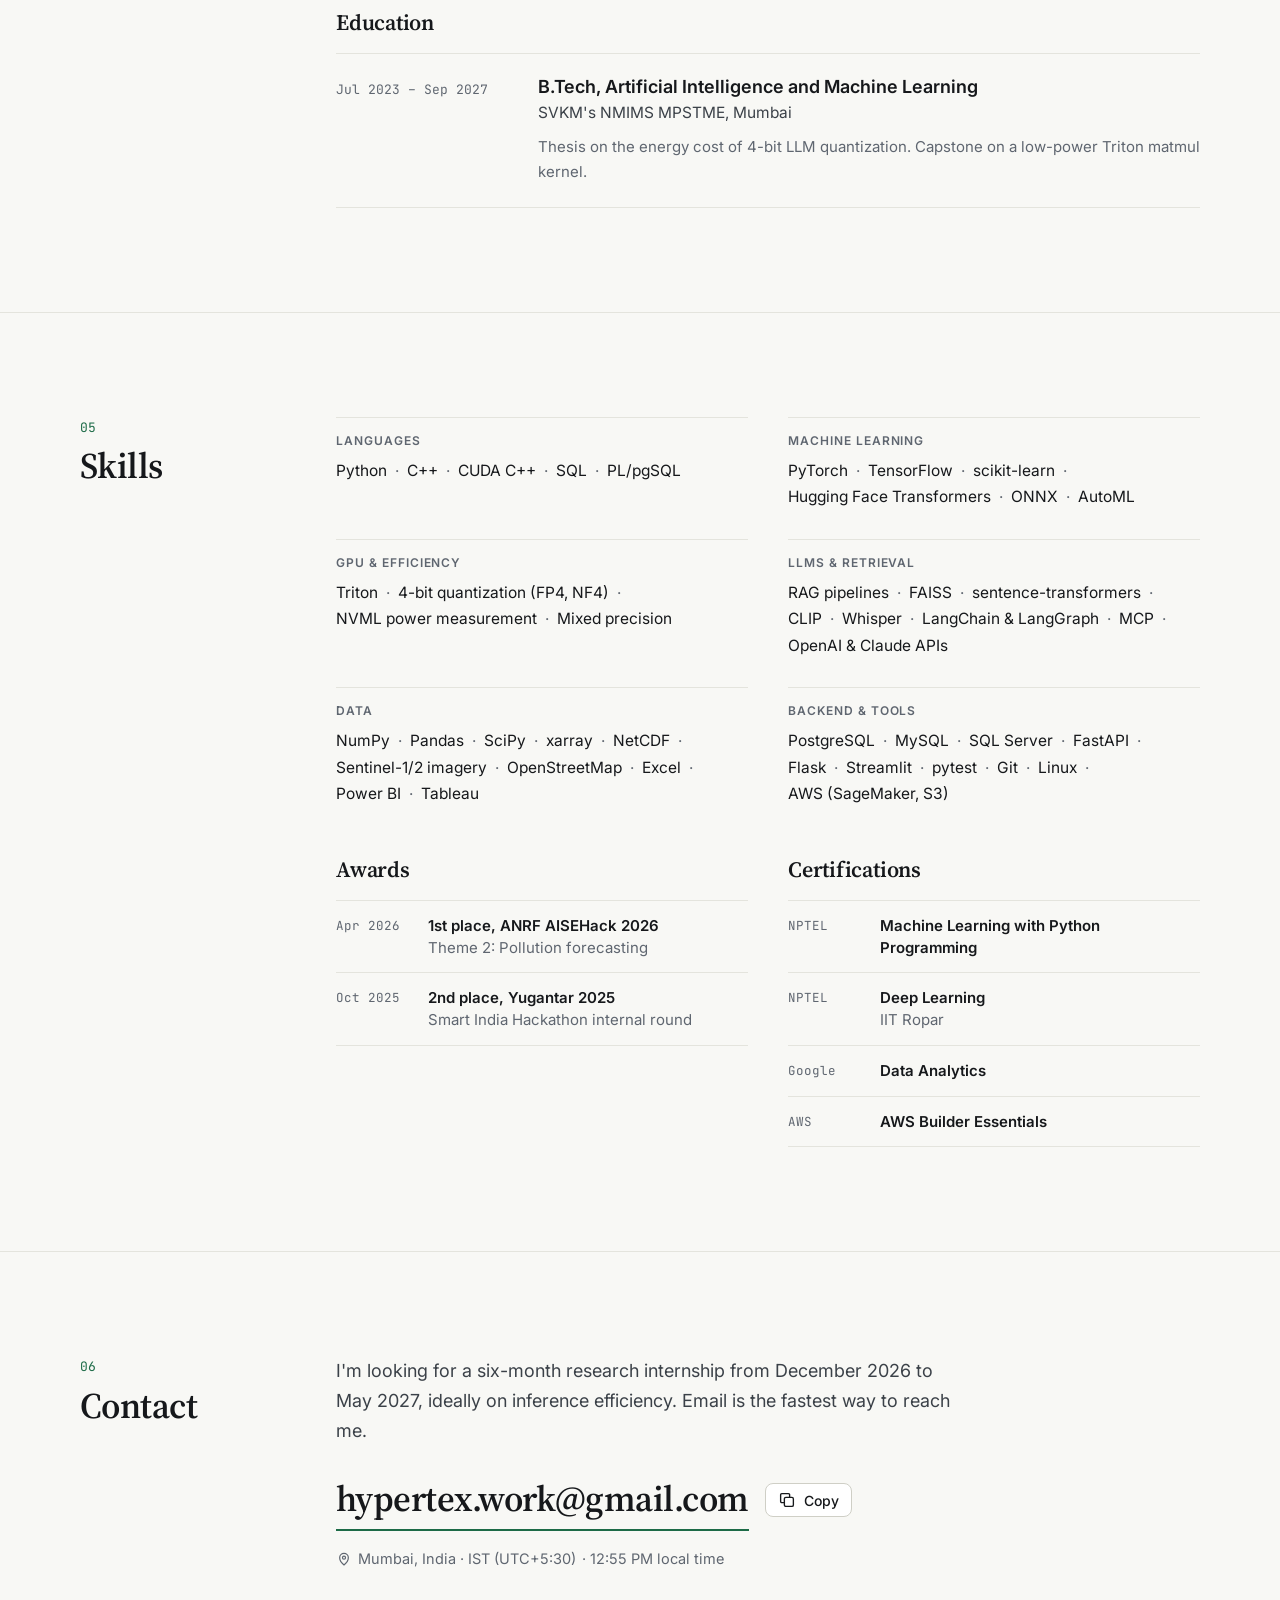
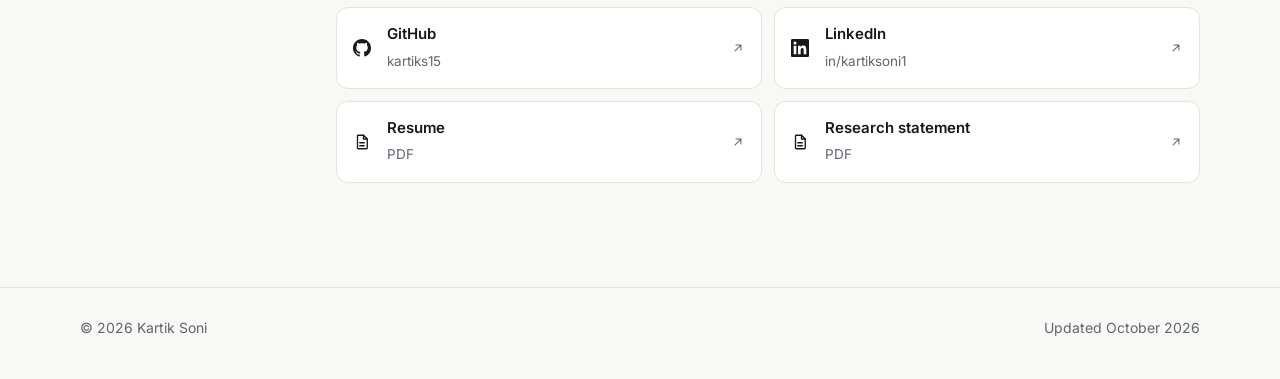
==== commit a6e21747: "Redesign portfolio as a professional site and add Baadhi Watch Replace the game-themed page with a c" ====
--- a/index.html
+++ b/index.html
@@ -1,22 +1,21 @@
 <!doctype html>
-<html lang="en" class="no-js">
+<html lang="en">
 <head>
   <meta charset="utf-8">
   <meta name="viewport" content="width=device-width, initial-scale=1">
   <title>Kartik Soni · AI/ML Engineer</title>
-  <meta name="description" content="Kartik Soni, final-year B.Tech AI & ML student at NMIMS Mumbai. Quantization, GPU kernels, retrieval and physics-informed ML.">
+  <meta name="description" content="Kartik Soni, final-year B.Tech AI & ML student at NMIMS Mumbai, working on inference efficiency: 4-bit quantization, GPU kernels and retrieval systems.">
   <meta name="author" content="Kartik Soni">
-  <meta name="theme-color" content="#eef3f7">
+  <meta name="theme-color" content="#f8f8f5">
   <link rel="canonical" href="https://kartiks15.github.io/">
   <meta property="og:type" content="website">
   <meta property="og:url" content="https://kartiks15.github.io/">
   <meta property="og:title" content="Kartik Soni · AI/ML Engineer">
-  <meta property="og:description" content="Quantization, GPU kernels, retrieval and physics-informed ML. Final-year B.Tech, NMIMS Mumbai.">
-  <link rel="icon" href="data:image/svg+xml,%3Csvg xmlns='http://www.w3.org/2000/svg' viewBox='0 0 64 64'%3E%3Cpath d='M32 3 58 18v28L32 61 6 46V18z' fill='%232fa84f'/%3E%3Cpath d='M32 3 58 18 32 32 6 18z' fill='%236ddc5f'/%3E%3Ctext x='32' y='42' font-family='Arial Black,Arial' font-weight='900' font-size='22' text-anchor='middle' fill='%23fff'%3EKS%3C/text%3E%3C/svg%3E">
+  <meta property="og:description" content="Inference efficiency, 4-bit quantization, GPU kernels and retrieval systems. Final-year B.Tech, NMIMS Mumbai.">
+  <link rel="icon" href="data:image/svg+xml,%3Csvg xmlns='http://www.w3.org/2000/svg' viewBox='0 0 64 64'%3E%3Crect width='64' height='64' rx='14' fill='%231d6b47'/%3E%3Ctext x='32' y='42' font-family='Georgia,serif' font-weight='700' font-size='26' text-anchor='middle' fill='%23fff'%3EKS%3C/text%3E%3C/svg%3E">
   <script>
     (function () {
       var d = document.documentElement, t = null;
-      d.classList.remove('no-js'); d.classList.add('js');
       try { t = localStorage.getItem('ks-theme'); } catch (e) {}
       if (t !== 'light' && t !== 'dark') t = window.matchMedia && matchMedia('(prefers-color-scheme: dark)').matches ? 'dark' : 'light';
       d.setAttribute('data-theme', t);
@@ -24,808 +23,501 @@
   </script>
   <link rel="preconnect" href="https://fonts.googleapis.com">
   <link rel="preconnect" href="https://fonts.gstatic.com" crossorigin>
-  <link rel="stylesheet" href="https://fonts.googleapis.com/css2?family=JetBrains+Mono:wght@500;700&family=Lilita+One&family=Rubik:wght@400;500;600;700&display=swap">
-  <link rel="stylesheet" href="assets/css/style.css">
-  <script src="assets/js/main.js" defer></script>
+  <link rel="stylesheet" href="https://fonts.googleapis.com/css2?family=Inter:wght@400;500;600;700&family=JetBrains+Mono:wght@500&family=Source+Serif+4:opsz,wght@8..60,500;8..60,600&display=swap">
+  <link rel="stylesheet" href="assets/css/style.css?v=2026-10-17">
+  <script src="assets/js/main.js?v=2026-10-17" defer></script>
 </head>
 <body>
   <a class="skip" href="#main">Skip to content</a>
 
-  <!-- Icon sprite -->
   <svg class="sprite" aria-hidden="true" focusable="false">
-    <symbol id="i-msg" viewBox="0 0 24 24"><path d="M5 4.5h14A1.5 1.5 0 0 1 20.5 6v9a1.5 1.5 0 0 1-1.5 1.5h-8L6 20.5v-4H5A1.5 1.5 0 0 1 3.5 15V6A1.5 1.5 0 0 1 5 4.5z"/></symbol>
-    <symbol id="i-box" viewBox="0 0 24 24"><path d="M12 3 20 7.5v9L12 21l-8-4.5v-9z"/><path d="M4 7.5 12 12l8-4.5M12 12v9"/></symbol>
-    <symbol id="i-flask" viewBox="0 0 24 24"><path d="M9.5 3h5M10.5 3v5.5L5.2 18a2 2 0 0 0 1.75 3h10.1a2 2 0 0 0 1.75-3L13.5 8.5V3M7.6 14.5h8.8"/></symbol>
-    <symbol id="i-mix" viewBox="0 0 24 24"><path d="M5.5 10h13l-1.4 8.6a2 2 0 0 1-2 1.7H8.9a2 2 0 0 1-2-1.7z"/><circle cx="9" cy="5.5" r="1.6"/><circle cx="14.5" cy="3.8" r="1.1"/><circle cx="14.8" cy="7.4" r="1.3"/></symbol>
-    <symbol id="i-book" viewBox="0 0 24 24"><path d="M6 3.5h10.5a2.5 2.5 0 0 1 2.5 2.5v14.5H8.5A2.5 2.5 0 0 1 6 18z"/><path d="M6 18a2.5 2.5 0 0 1 2.5-2.5H19M10 8h5"/></symbol>
-    <symbol id="i-trophy" viewBox="0 0 24 24"><path d="M8 4h8v5a4 4 0 0 1-8 0z"/><path d="M8 6H5.5a2.5 2.5 0 0 0 2.7 3.6M16 6h2.5a2.5 2.5 0 0 1-2.7 3.6M12 13v3.5M8.5 20.5h7M9.6 20.5l.5-4h3.8l.5 4"/></symbol>
-    <symbol id="i-user" viewBox="0 0 24 24"><circle cx="12" cy="8" r="4"/><path d="M4.5 20.5a7.5 7.5 0 0 1 15 0"/></symbol>
-    <symbol id="i-phone" viewBox="0 0 24 24"><rect x="6.5" y="2.5" width="11" height="19" rx="2.6"/><path d="M10.8 18.3h2.4"/></symbol>
-    <symbol id="i-sun" viewBox="0 0 24 24"><circle cx="12" cy="12" r="4"/><path d="M12 2.5v2M12 19.5v2M2.5 12h2M19.5 12h2M5.3 5.3l1.4 1.4M17.3 17.3l1.4 1.4M5.3 18.7l1.4-1.4M17.3 6.7l1.4-1.4"/></symbol>
-    <symbol id="i-moon" viewBox="0 0 24 24"><path d="M19.5 14.6A8 8 0 1 1 9.4 4.5a6.4 6.4 0 0 0 10.1 10.1z"/></symbol>
+    <symbol id="i-github" viewBox="0 0 16 16"><path fill="currentColor" stroke="none" d="M8 0C3.58 0 0 3.58 0 8c0 3.54 2.29 6.53 5.47 7.59.4.07.55-.17.55-.38 0-.19-.01-.82-.01-1.49-2.01.37-2.53-.49-2.69-.94-.09-.23-.48-.94-.82-1.13-.28-.15-.68-.52-.01-.53.63-.01 1.08.58 1.23.82.72 1.21 1.87.87 2.33.66.07-.52.28-.87.51-1.07-1.78-.2-3.64-.89-3.64-3.95 0-.87.31-1.59.82-2.15-.08-.2-.36-1.02.08-2.12 0 0 .67-.21 2.2.82.64-.18 1.32-.27 2-.27.68 0 1.36.09 2 .27 1.53-1.04 2.2-.82 2.2-.82.44 1.1.16 1.92.08 2.12.51.56.82 1.27.82 2.15 0 3.07-1.87 3.75-3.65 3.95.29.25.54.73.54 1.48 0 1.07-.01 1.93-.01 2.2 0 .21.15.46.55.38A8.01 8.01 0 0 0 16 8c0-4.42-3.58-8-8-8z"/></symbol>
+    <symbol id="i-linkedin" viewBox="0 0 24 24"><path fill="currentColor" stroke="none" d="M20.45 20.45h-3.56v-5.57c0-1.33-.02-3.04-1.85-3.04-1.85 0-2.14 1.45-2.14 2.94v5.67H9.35V9h3.41v1.56h.05c.48-.9 1.64-1.85 3.37-1.85 3.6 0 4.27 2.37 4.27 5.46v6.28zM5.34 7.43a2.06 2.06 0 1 1 0-4.13 2.06 2.06 0 0 1 0 4.13zM7.12 20.45H3.56V9h3.56v11.45zM22.22 0H1.77C.79 0 0 .77 0 1.73v20.54C0 23.23.79 24 1.77 24h20.45c.98 0 1.78-.77 1.78-1.73V1.73C24 .77 23.2 0 22.22 0z"/></symbol>
     <symbol id="i-mail" viewBox="0 0 24 24"><rect x="3" y="5" width="18" height="14" rx="2"/><path d="m4 7 8 6 8-6"/></symbol>
     <symbol id="i-file" viewBox="0 0 24 24"><path d="M7 3h7l5 5v12a1 1 0 0 1-1 1H7a1 1 0 0 1-1-1V4a1 1 0 0 1 1-1z"/><path d="M14 3v5h5M9 13h6M9 17h6"/></symbol>
     <symbol id="i-arrow" viewBox="0 0 24 24"><path d="M7 17 17 7M8.5 7H17v8.5"/></symbol>
+    <symbol id="i-copy" viewBox="0 0 24 24"><rect x="8.5" y="8.5" width="12" height="12" rx="2"/><path d="M15.5 8.5V5a1.5 1.5 0 0 0-1.5-1.5H5A1.5 1.5 0 0 0 3.5 5v9A1.5 1.5 0 0 0 5 15.5h3.5"/></symbol>
     <symbol id="i-check" viewBox="0 0 24 24"><path d="m5 12.5 4.5 4.5L19 7.5"/></symbol>
-    <symbol id="i-copy" viewBox="0 0 24 24"><rect x="8.5" y="8.5" width="12" height="12" rx="2"/><path d="M15.5 8.5V5a1.5 1.5 0 0 0-1.5-1.5H5A1.5 1.5 0 0 0 3.5 5v9A1.5 1.5 0 0 0 5 15.5h3.5"/></symbol>
+    <symbol id="i-sun" viewBox="0 0 24 24"><circle cx="12" cy="12" r="4"/><path d="M12 2.5v2M12 19.5v2M2.5 12h2M19.5 12h2M5.3 5.3l1.4 1.4M17.3 17.3l1.4 1.4M5.3 18.7l1.4-1.4M17.3 6.7l1.4-1.4"/></symbol>
+    <symbol id="i-moon" viewBox="0 0 24 24"><path d="M19.5 14.6A8 8 0 1 1 9.4 4.5a6.4 6.4 0 0 0 10.1 10.1z"/></symbol>
+    <symbol id="i-menu" viewBox="0 0 24 24"><path d="M4 7h16M4 12h16M4 17h16"/></symbol>
+    <symbol id="i-x" viewBox="0 0 24 24"><path d="M6 6l12 12M18 6 6 18"/></symbol>
+    <symbol id="i-award" viewBox="0 0 24 24"><circle cx="12" cy="9" r="5.5"/><path d="M9 13.8 8 21l4-2 4 2-1-7.2"/></symbol>
     <symbol id="i-pin" viewBox="0 0 24 24"><path d="M12 21s-6.5-5.6-6.5-11a6.5 6.5 0 0 1 13 0c0 5.4-6.5 11-6.5 11z"/><circle cx="12" cy="10" r="2.3"/></symbol>
-    <symbol id="i-star" viewBox="0 0 24 24"><path d="m12 3.2 2.7 5.6 6.1.8-4.5 4.2 1.2 6.1L12 17l-5.5 2.9 1.2-6.1-4.5-4.2 6.1-.8z"/></symbol>
-    <symbol id="i-cap" viewBox="0 0 24 24"><path d="M2 9.5 12 4.5l10 5-10 5z"/><path d="M6 11.5v4.5c0 1.5 2.7 3 6 3s6-1.5 6-3v-4.5M22 9.5V15"/></symbol>
-    <symbol id="i-cpu" viewBox="0 0 24 24"><rect x="6" y="6" width="12" height="12" rx="2"/><rect x="9.5" y="9.5" width="5" height="5" rx="1"/><path d="M9 3v3M15 3v3M9 18v3M15 18v3M3 9h3M3 15h3M18 9h3M18 15h3"/></symbol>
-    <symbol id="i-ticket" viewBox="0 0 24 24"><path d="M3.5 7.5A1.5 1.5 0 0 1 5 6h14a1.5 1.5 0 0 1 1.5 1.5V10a2 2 0 0 0 0 4v2.5A1.5 1.5 0 0 1 19 18H5a1.5 1.5 0 0 1-1.5-1.5V14a2 2 0 0 0 0-4z"/><path d="M14.5 6v12"/></symbol>
-    <symbol id="i-search" viewBox="0 0 24 24"><path d="M13 3H7a1 1 0 0 0-1 1v16a1 1 0 0 0 1 1h4"/><path d="M13 3l5 5v2M13 3v5h5"/><circle cx="16" cy="15.5" r="3.2"/><path d="m18.4 17.9 2.6 2.6"/></symbol>
-    <symbol id="i-trend" viewBox="0 0 24 24"><path d="M3.5 20.5h17"/><path d="m4 16 4.5-5 3.5 3 4-7 4.5 4.5"/><circle cx="16" cy="7" r="1.6"/></symbol>
-    <symbol id="i-layers" viewBox="0 0 24 24"><path d="M12 3.5 3 8.5l9 5 9-5z"/><path d="m3 12.5 9 5 9-5M3 16.5l9 5 9-5"/></symbol>
-    <symbol id="i-play" viewBox="0 0 24 24"><path d="M8 5.5v13l10-6.5z" fill="currentColor"/></symbol>
-    <symbol id="i-x" viewBox="0 0 24 24"><path d="M6 6l12 12M18 6 6 18"/></symbol>
-    <symbol id="i-back" viewBox="0 0 24 24"><path d="M15 5l-7 7 7 7"/></symbol>
-    <symbol id="i-bolt" viewBox="0 0 24 24"><path d="M13 2.5 4.5 13.5h6.5l-1 8 8.5-11h-6.5z"/></symbol>
-    <symbol id="i-reset" viewBox="0 0 24 24"><path d="M4 12a8 8 0 1 0 2.4-5.7"/><path d="M4 4v4.5h4.5"/></symbol>
-    <symbol id="i-cert" viewBox="0 0 24 24"><circle cx="12" cy="9" r="5.5"/><path d="M9 13.8 8 21l4-2 4 2-1-7.2"/></symbol>
-    <symbol id="i-github" viewBox="0 0 16 16"><path fill="currentColor" stroke="none" d="M8 0C3.58 0 0 3.58 0 8c0 3.54 2.29 6.53 5.47 7.59.4.07.55-.17.55-.38 0-.19-.01-.82-.01-1.49-2.01.37-2.53-.49-2.69-.94-.09-.23-.48-.94-.82-1.13-.28-.15-.68-.52-.01-.53.63-.01 1.08.58 1.23.82.72 1.21 1.87.87 2.33.66.07-.52.28-.87.51-1.07-1.78-.2-3.64-.89-3.64-3.95 0-.87.31-1.59.82-2.15-.08-.2-.36-1.02.08-2.12 0 0 .67-.21 2.2.82.64-.18 1.32-.27 2-.27.68 0 1.36.09 2 .27 1.53-1.04 2.2-.82 2.2-.82.44 1.1.16 1.92.08 2.12.51.56.82 1.27.82 2.15 0 3.07-1.87 3.75-3.65 3.95.29.25.54.73.54 1.48 0 1.07-.01 1.93-.01 2.2 0 .21.15.46.55.38A8.01 8.01 0 0 0 16 8c0-4.42-3.58-8-8-8z"/></symbol>
-    <symbol id="i-linkedin" viewBox="0 0 24 24"><rect x="3" y="3" width="18" height="18" rx="3"/><path d="M8 10.5V17M8 7.4v.1M12 17v-6.5M12 13.6c0-1.8 1-3.1 2.6-3.1 1.5 0 2.4 1 2.4 3V17"/></symbol>
   </svg>
 
-  <!-- HUD -->
-  <header class="hud" id="hud">
-    <div class="hud__inner">
-      <a class="hud__rank" href="#top" aria-label="Back to top. Your reading rank">
-        <span class="rank-badge" aria-hidden="true"><span class="js-rank-num">1</span></span>
-        <span class="rank-meta">
-          <span class="rank-name"><span class="js-rank-name">Street Rat</span> <span class="rank-tier js-rank-tier">I</span></span>
-          <span class="xp" aria-hidden="true"><span class="xp__bar"><span class="xp__fill js-xp-fill"></span></span><span class="xp__num"><span class="js-xp">0</span> XP</span></span>
-        </span>
-      </a>
-      <nav class="hud__nav" aria-label="Sections">
-        <a href="#about">Messages</a>
-        <a href="#products">Products</a>
-        <a href="#lab">Lab</a>
-        <a href="#mixing">Mixing</a>
-        <a href="#journal">Journal</a>
-        <a href="#contact">Contacts</a>
+  <!-- Navigation -->
+  <header class="nav" id="nav">
+    <div class="wrap nav__inner">
+      <a class="nav__brand" href="#top">Kartik Soni</a>
+      <nav class="nav__links" id="nav-links" aria-label="Primary">
+        <a href="#about">About</a>
+        <a href="#research">Research</a>
+        <a href="#projects">Projects</a>
+        <a href="#experience">Experience</a>
+        <a href="#skills">Skills</a>
+        <a href="#contact">Contact</a>
       </nav>
-      <div class="hud__right">
-        <span class="hud__clock js-clock" title="Your local time">Mon 12:00 PM</span>
+      <div class="nav__actions">
+        <a class="btn btn--sm nav__resume" href="docs/Kartik_Resume.pdf" target="_blank" rel="noopener">Resume</a>
         <button class="icon-btn js-theme" type="button" aria-label="Switch theme">
           <svg class="ico ico--sun" aria-hidden="true"><use href="#i-sun"/></svg>
           <svg class="ico ico--moon" aria-hidden="true"><use href="#i-moon"/></svg>
         </button>
-        <button class="icon-btn icon-btn--phone js-open-phone" type="button" aria-haspopup="dialog" aria-controls="phone-dialog">
-          <svg class="ico" aria-hidden="true"><use href="#i-phone"/></svg><span>Phone</span>
+        <button class="icon-btn nav__toggle js-menu" type="button" aria-expanded="false" aria-controls="nav-links" aria-label="Open menu">
+          <svg class="ico ico--menu" aria-hidden="true"><use href="#i-menu"/></svg>
+          <svg class="ico ico--close" aria-hidden="true"><use href="#i-x"/></svg>
         </button>
       </div>
     </div>
   </header>
 
-  <div class="toasts" id="toasts" aria-live="polite"></div>
-  <div class="tip" id="tip" role="tooltip" hidden></div>
-
   <main id="main">
 
-    <!-- ============ TITLE SCREEN ============ -->
-    <section class="hero" id="top" aria-labelledby="hero-title">
-      <div class="hero__sky" aria-hidden="true"></div>
-      <svg class="hero__scene js-scene" viewBox="0 0 1600 900" preserveAspectRatio="xMidYMax slice" aria-hidden="true" focusable="false"></svg>
-      <div class="hero__content wrap">
-        <div class="hero__title-wrap">
-          <span class="sticker">Early access</span>
-          <h1 class="hero__title" id="hero-title"><span>Kartik</span> <span class="hero__title-accent">Soni</span></h1>
-        </div>
-        <div class="menu-panel">
-          <p class="hero__tagline">Final-year B.Tech in AI &amp; ML at NMIMS, Mumbai. I work on what models compute and what it costs to run them: quantization, GPU kernels, retrieval.</p>
-          <nav class="main-menu" aria-label="Main menu">
-            <a class="main-menu__item is-primary" href="#about"><svg class="ico" aria-hidden="true"><use href="#i-play"/></svg>Continue</a>
-            <a class="main-menu__item" href="#products">Products</a>
-            <a class="main-menu__item" href="#lab">Lab notes</a>
-            <a class="main-menu__item" href="#journal">Journal</a>
-            <a class="main-menu__item" href="docs/Kartik_Resume.pdf" target="_blank" rel="noopener">Resume <svg class="ico ico--sm" aria-hidden="true"><use href="#i-arrow"/></svg></a>
-            <a class="main-menu__item" href="#contact">Contacts</a>
-          </nav>
-        </div>
-      </div>
-      <div class="hero__foot wrap" aria-hidden="true">
-        <span>build 2026.10 · early access</span>
-        <span class="scroll-hint">scroll to start <span class="scroll-hint__arrow">↓</span></span>
-      </div>
-    </section>
-
-    <!-- ============ MESSAGES / ABOUT ============ -->
-    <section class="section" id="about" aria-labelledby="about-title">
+    <!-- Hero -->
+    <section class="hero" id="top" aria-labelledby="hero-name">
+      <div class="wrap hero__grid">
+        <div class="hero__text">
+          <p class="eyebrow">AI/ML engineer · Mumbai, India</p>
+          <h1 id="hero-name">Kartik Soni</h1>
+          <p class="hero__lede">I work on making machine learning models cheaper to run: 4-bit quantization, GPU kernels and retrieval systems. Final-year B.Tech in AI &amp; ML at NMIMS, Mumbai.</p>
+          <p class="status"><span class="status__dot" aria-hidden="true"></span>Open to research internships, Dec 2026 – May 2027</p>
+          <div class="hero__actions">
+            <a class="btn btn--primary" href="mailto:hypertex.work@gmail.com"><svg class="ico" aria-hidden="true"><use href="#i-mail"/></svg>Email me</a>
+            <a class="btn" href="docs/Kartik_Resume.pdf" target="_blank" rel="noopener"><svg class="ico" aria-hidden="true"><use href="#i-file"/></svg>Resume (PDF)</a>
+            <a class="icon-link" href="https://github.com/kartiks15" target="_blank" rel="noopener" aria-label="GitHub"><svg class="ico" aria-hidden="true"><use href="#i-github"/></svg></a>
+            <a class="icon-link" href="https://www.linkedin.com/in/kartiksoni1/" target="_blank" rel="noopener" aria-label="LinkedIn"><svg class="ico" aria-hidden="true"><use href="#i-linkedin"/></svg></a>
+          </div>
+        </div>
+
+        <aside class="card now" aria-labelledby="now-title">
+          <h2 class="label" id="now-title">Currently</h2>
+          <ul class="now__list">
+            <li><span class="now__k">Thesis</span><span>Energy and accuracy of FP4 vs NF4 quantization on Mistral-7B</span></li>
+            <li><span class="now__k">Capstone</span><span>A Triton matmul kernel aimed at lower GPU power draw</span></li>
+            <li><span class="now__k">Building</span><span>Koala, a vector search library with Triton kernels</span></li>
+          </ul>
+          <p class="now__foot">Previously: data analysis intern at Bhilwara Halchal, summer 2026</p>
+        </aside>
+      </div>
+
       <div class="wrap">
-        <header class="sec-head reveal">
-          <span class="app-chip"><span class="app-ico app-ico--green"><svg class="ico" aria-hidden="true"><use href="#i-msg"/></svg></span>Messages<span class="app-chip__badge">1</span></span>
-          <h2 id="about-title">Hey, I'm Kartik</h2>
-        </header>
-
-        <div class="about-grid">
-          <div class="phone reveal">
-            <div class="phone__notch" aria-hidden="true"></div>
-            <div class="phone__screen">
-              <div class="phone__status" aria-hidden="true">
-                <span class="js-phone-time">12:00</span>
-                <svg viewBox="0 0 54 12" width="54" height="12"><g fill="currentColor"><rect x="0" y="8" width="3" height="4" rx="1"/><rect x="4.5" y="6" width="3" height="6" rx="1"/><rect x="9" y="3.5" width="3" height="8.5" rx="1"/><rect x="13.5" y="1" width="3" height="11" rx="1"/></g><path d="M22 5.2a8 8 0 0 1 10 0M24 7.6a4.6 4.6 0 0 1 6 0" fill="none" stroke="currentColor" stroke-width="1.6" stroke-linecap="round"/><circle cx="27" cy="10" r="1.3" fill="currentColor"/><rect x="36.5" y="1.5" width="15" height="9" rx="2.5" fill="none" stroke="currentColor" stroke-opacity=".5"/><rect x="38.2" y="3.2" width="9" height="5.6" rx="1.2" fill="currentColor"/><rect x="52.5" y="4.5" width="1.5" height="3" rx=".6" fill="currentColor" fill-opacity=".5"/></svg>
-              </div>
-              <div class="chat-head">
-                <svg class="ico chat-head__back" aria-hidden="true"><use href="#i-back"/></svg>
-                <span class="chat-head__avatar" aria-hidden="true">KS</span>
-                <span class="chat-head__who"><b>Kartik</b><small><span class="dot dot--live"></span>online</small></span>
-              </div>
-              <div class="chat js-chat" role="log" aria-live="polite" aria-label="Chat with Kartik">
-                <p class="chat__day">Today</p>
-                <div class="msg msg--them">hey 👋 it's kartik</div>
-                <div class="msg msg--them">final-year b.tech in ai &amp; ml at nmims, mumbai</div>
-                <div class="msg msg--them">i like the parts of ml that sit close to the hardware. what a model computes, and what it costs in memory, time and energy</div>
-              </div>
-              <div class="replies js-replies" aria-label="Reply options">
-                <span class="replies__label">Reply</span>
-              </div>
+        <ul class="highlights" aria-label="Highlights">
+          <li><span class="hl__value">1st place</span><span class="hl__label">ANRF AISEHack 2026, pollution forecasting</span></li>
+          <li><span class="hl__value">−68% memory</span><span class="hl__label">4-bit Mistral-7B vs FP16, at about 5% more energy</span></li>
+          <li><span class="hl__value">73.87%</span><span class="hl__label">Recall@10 for offline search across text, images and audio</span></li>
+          <li><span class="hl__value">Days → hours</span><span class="hl__label">Ocean-data reports with FloatChat</span></li>
+        </ul>
+      </div>
+    </section>
+
+    <!-- About -->
+    <section class="section" id="about" aria-labelledby="about-h">
+      <div class="wrap section__grid">
+        <header class="section__head"><span class="section__num">01</span><h2 id="about-h">About</h2></header>
+        <div class="section__body">
+          <div class="prose">
+            <p>I like the parts of machine learning that sit inside the model and close to the hardware: what an LLM actually computes, where inference time, memory and energy go, and how to run a good model on modest infrastructure.</p>
+            <p>My B.Tech thesis measures the energy cost of 4-bit quantization, and my capstone is a Triton matmul kernel aimed at lowering GPU power draw. Before that I built a physics-informed PM2.5 forecaster that won ANRF AISEHack 2026, a satellite flood-damage mapper for a Devpost hackathon, an offline multimodal RAG system, and a natural-language interface for ocean data. In summer 2026 I interned as a data analyst at Bhilwara Halchal.</p>
+          </div>
+          <dl class="focus">
+            <div><dt>Inference efficiency</dt><dd>Quantization formats, throughput, and measuring energy as well as accuracy.</dd></div>
+            <div><dt>GPU kernels</dt><dd>Triton and CUDA C++, starting from matrix multiplication.</dd></div>
+            <div><dt>Retrieval systems</dt><dd>Vector search, multimodal embeddings and RAG pipelines that run offline.</dd></div>
+            <div><dt>Scientific ML</dt><dd>Physics-informed and satellite-based models for air quality and floods.</dd></div>
+          </dl>
+        </div>
+      </div>
+    </section>
+
+    <!-- Research -->
+    <section class="section" id="research" aria-labelledby="research-h">
+      <div class="wrap section__grid">
+        <header class="section__head"><span class="section__num">02</span><h2 id="research-h">Research</h2></header>
+        <div class="section__body">
+          <article class="study" id="thesis">
+            <p class="meta">B.Tech thesis · In progress · With two teammates, advised by Prof. Rajesh Verma</p>
+            <h3>Is a smaller model greener? The energy cost of 4-bit LLMs</h3>
+            <p class="prose-p">We compare the two 4-bit post-training quantization formats, FP4 and NF4, on energy use as well as accuracy. The early results cut against the assumption that smaller means greener.</p>
+
+            <div class="study__cols">
+              <dl class="spec">
+                <div><dt>Model</dt><dd>Mistral-7B in FP16, FP4 and NF4</dd></div>
+                <div><dt>Hardware</dt><dd>NVIDIA RTX PRO 6000</dd></div>
+                <div><dt>Quality</dt><dd>MMLU, WikiText-2 perplexity, hidden-state similarity to FP16</dd></div>
+                <div><dt>Cost</dt><dd>Throughput, and GPU power from NVML (idle-subtracted, PUE-scaled)</dd></div>
+                <div><dt>Protocol</dt><dd>Five trials in randomized order</dd></div>
+              </dl>
+              <div>
+                <h4 class="label">Findings so far</h4>
+                <ol class="findings">
+                  <li>4-bit cuts peak GPU memory from 14.5 GB to about 4.6 GB and raises throughput from 71.1 to about 90 tokens/s.</li>
+                  <li><strong>It doesn't save energy.</strong> A full MMLU run uses about 5% more than FP16: 0.104 kWh (FP4) and 0.105 kWh (NF4) against 0.0994.</li>
+                  <li>NF4 beats FP4 on accuracy (0.491 vs 0.487), perplexity and hidden-state similarity, and uses slightly more energy.</li>
+                </ol>
+              </div>
+            </div>
+
+            <figure class="card chart" aria-labelledby="chart-title">
+              <figcaption class="chart__cap">
+                <div>
+                  <h4 id="chart-title">Mistral-7B at three precisions</h4>
+                  <p>Preliminary results. Hover or focus a bar for details.</p>
+                </div>
+                <ul class="legend" aria-label="Legend">
+                  <li><span class="sw sw--fp16"></span>FP16</li>
+                  <li><span class="sw sw--fp4"></span>FP4</li>
+                  <li><span class="sw sw--nf4"></span>NF4</li>
+                </ul>
+              </figcaption>
+
+              <div class="chart__grid">
+                <div class="mini">
+                  <h5>Peak GPU memory<span>GB, lower is better</span></h5>
+                  <div class="bar-row" tabindex="0" data-tip="FP16 · 14.5 GB peak"><span class="bar-row__k">FP16</span><span class="bar-track"><span class="bar bar--fp16" style="--w:90.6%"></span></span><span class="bar-row__v">14.5</span></div>
+                  <div class="bar-row" tabindex="0" data-tip="FP4 · ≈4.6 GB peak · −68% vs FP16"><span class="bar-row__k">FP4</span><span class="bar-track"><span class="bar bar--fp4" style="--w:28.75%"></span></span><span class="bar-row__v">≈4.6</span></div>
+                  <div class="bar-row" tabindex="0" data-tip="NF4 · ≈4.6 GB peak · −68% vs FP16"><span class="bar-row__k">NF4</span><span class="bar-track"><span class="bar bar--nf4" style="--w:28.75%"></span></span><span class="bar-row__v">≈4.6</span></div>
+                  <div class="axis" aria-hidden="true"><span>0</span><span>16</span></div>
+                  <p class="mini__delta">4-bit: <b>−68%</b> vs FP16</p>
+                </div>
+
+                <div class="mini">
+                  <h5>Throughput<span>tokens/s, higher is better</span></h5>
+                  <div class="bar-row" tabindex="0" data-tip="FP16 · 71.1 tokens/s"><span class="bar-row__k">FP16</span><span class="bar-track"><span class="bar bar--fp16" style="--w:71.1%"></span></span><span class="bar-row__v">71.1</span></div>
+                  <div class="bar-row" tabindex="0" data-tip="FP4 · ≈90 tokens/s · +27% vs FP16"><span class="bar-row__k">FP4</span><span class="bar-track"><span class="bar bar--fp4" style="--w:90%"></span></span><span class="bar-row__v">≈90</span></div>
+                  <div class="bar-row" tabindex="0" data-tip="NF4 · ≈90 tokens/s · +27% vs FP16"><span class="bar-row__k">NF4</span><span class="bar-track"><span class="bar bar--nf4" style="--w:90%"></span></span><span class="bar-row__v">≈90</span></div>
+                  <div class="axis" aria-hidden="true"><span>0</span><span>100</span></div>
+                  <p class="mini__delta">4-bit: <b>+27%</b> vs FP16</p>
+                </div>
+
+                <div class="mini mini--key">
+                  <h5>Energy for a full MMLU run<span>kWh, lower is better</span></h5>
+                  <div class="bar-row" tabindex="0" data-tip="FP16 · 0.0994 kWh"><span class="bar-row__k">FP16</span><span class="bar-track"><span class="bar bar--fp16" style="--w:82.8%"></span></span><span class="bar-row__v">0.0994</span></div>
+                  <div class="bar-row" tabindex="0" data-tip="FP4 · 0.104 kWh · +4.6% vs FP16"><span class="bar-row__k">FP4</span><span class="bar-track"><span class="bar bar--fp4" style="--w:86.7%"></span></span><span class="bar-row__v">0.104</span></div>
+                  <div class="bar-row" tabindex="0" data-tip="NF4 · 0.105 kWh · +5.6% vs FP16"><span class="bar-row__k">NF4</span><span class="bar-track"><span class="bar bar--nf4" style="--w:87.5%"></span></span><span class="bar-row__v">0.105</span></div>
+                  <div class="axis" aria-hidden="true"><span>0</span><span>0.12</span></div>
+                  <p class="mini__delta">FP4 <b>+4.6%</b> · NF4 <b>+5.6%</b> vs FP16</p>
+                </div>
+
+                <div class="mini">
+                  <h5>MMLU accuracy<span>higher is better</span></h5>
+                  <div class="bar-row bar-row--na"><span class="bar-row__k">FP16</span><span class="bar-track"></span><span class="bar-row__v">n/a</span></div>
+                  <div class="bar-row" tabindex="0" data-tip="FP4 · 0.487 MMLU"><span class="bar-row__k">FP4</span><span class="bar-track"><span class="bar bar--fp4" style="--w:81.2%"></span></span><span class="bar-row__v">0.487</span></div>
+                  <div class="bar-row" tabindex="0" data-tip="NF4 · 0.491 MMLU · best 4-bit format"><span class="bar-row__k">NF4</span><span class="bar-track"><span class="bar bar--nf4" style="--w:81.8%"></span></span><span class="bar-row__v">0.491</span></div>
+                  <div class="axis" aria-hidden="true"><span>0</span><span>0.6</span></div>
+                  <p class="mini__delta">NF4 leads FP4 by <b>0.004</b></p>
+                </div>
+              </div>
+
+              <details class="chart__table">
+                <summary>View as table</summary>
+                <div class="table-scroll">
+                  <table>
+                    <thead><tr><th scope="col">Metric</th><th scope="col">FP16</th><th scope="col">FP4</th><th scope="col">NF4</th></tr></thead>
+                    <tbody>
+                      <tr><th scope="row">Peak GPU memory (GB)</th><td>14.5</td><td>≈4.6</td><td>≈4.6</td></tr>
+                      <tr><th scope="row">Throughput (tokens/s)</th><td>71.1</td><td>≈90</td><td>≈90</td></tr>
+                      <tr><th scope="row">Energy, full MMLU (kWh)</th><td>0.0994</td><td>0.104</td><td>0.105</td></tr>
+                      <tr><th scope="row">MMLU accuracy</th><td>n/a</td><td>0.487</td><td>0.491</td></tr>
+                    </tbody>
+                  </table>
+                </div>
+              </details>
+              <p class="chart__note">4-bit memory and throughput are approximate and shared by FP4 and NF4. FP16 MMLU accuracy isn't reported here yet.</p>
+            </figure>
+
+            <p class="study__next"><span class="label">Next</span>Phi-3, Gemma 3 and Qwen 2.5 7B, then a paper.</p>
+          </article>
+
+          <article class="study study--small" id="kernel">
+            <p class="meta">Capstone project · In progress</p>
+            <h3>A matmul kernel that draws less power</h3>
+            <p class="prose-p">Matrix multiplication dominates LLM inference cost, so any saving there carries into every model in the thesis. I'm writing my own matmul kernel in Triton aimed at lower GPU power draw, and I'll measure it with the same NVML harness so its numbers compare directly with the thesis results.</p>
+            <p class="links-inline"><a href="docs/Research%20Associate%20Statement.pdf" target="_blank" rel="noopener">Research statement (PDF)<svg class="ico ico--sm" aria-hidden="true"><use href="#i-arrow"/></svg></a></p>
+          </article>
+        </div>
+      </div>
+    </section>
+
+    <!-- Projects -->
+    <section class="section" id="projects" aria-labelledby="projects-h">
+      <div class="wrap section__grid">
+        <header class="section__head"><span class="section__num">03</span><h2 id="projects-h">Projects</h2></header>
+        <div class="section__body">
+
+          <article class="card project project--featured" id="p-pm25">
+            <div class="project__main">
+              <div class="project__head">
+                <div>
+                  <p class="meta">Physics-informed ML · Feb – Apr 2026</p>
+                  <h3>PM2.5 Forecaster</h3>
+                </div>
+                <span class="badge"><svg class="ico" aria-hidden="true"><use href="#i-award"/></svg>1st place, ANRF AISEHack 2026</span>
+              </div>
+              <p>Forecasts PM2.5 concentration fields over India up to 16 hours ahead. A ConvLSTM encoder reads 10 hours of weather and emissions data. The decoder rolls forward one hour at a time, and a WindWarp module moves pollution along the wind field with differentiable grid sampling, so transport follows the physics instead of being learned from scratch.</p>
+              <ol class="pipeline" aria-label="Model pipeline">
+                <li><b>10 h of history</b><span>15 weather &amp; emission variables</span></li>
+                <li><b>ConvLSTM encoder</b><span>with dilated convolutions</span></li>
+                <li><b>WindWarp decoder</b><span>advection + spatial attention</span></li>
+                <li><b>16 h forecast</b><span>140 × 124 grid over India</span></li>
+              </ol>
+              <div class="project__foot">
+                <ul class="tags" aria-label="Stack"><li>PyTorch</li><li>ConvLSTM</li><li>Physics-informed ML</li><li>Mixed precision</li></ul>
+                <a class="link" href="https://github.com/kartiks15/ANRF_AISEHack_VibeCoders" target="_blank" rel="noopener"><svg class="ico" aria-hidden="true"><use href="#i-github"/></svg>Code<svg class="ico ico--sm" aria-hidden="true"><use href="#i-arrow"/></svg></a>
+              </div>
+            </div>
+            <dl class="facts">
+              <div class="facts__lead"><dt>SMAPE-based accuracy</dt><dd>89.25%</dd></div>
+              <div><dt>Forecast horizon</dt><dd>16 h</dd></div>
+              <div><dt>Grid</dt><dd>140 × 124</dd></div>
+              <div><dt>Inputs</dt><dd>15 variables</dd></div>
+              <div><dt>Training</dt><dd>~10 h on one T4</dd></div>
+            </dl>
+          </article>
+
+          <article class="card project project--featured" id="p-baadhi">
+            <div class="project__main">
+              <div class="project__head">
+                <div>
+                  <p class="meta">Geospatial ML · Multimodal AI Hackathon 2026, Devpost</p>
+                  <h3>Baadhi Watch</h3>
+                </div>
+                <span class="badge badge--muted">Track B: Mapping flood damage from space</span>
+              </div>
+              <p>Give it an area and a flood date, and it maps where the water went, which buildings, roads and bridges were hit, and which settlements are cut off from hospitals and towns. It fuses Sentinel-1 radar, Sentinel-2 optical imagery and elevation data with pre-flood OpenStreetMap, then writes a situation report in English and Nepali.</p>
+              <ol class="pipeline" aria-label="Pipeline">
+                <li><b>Before/after imagery</b><span>Sentinel-1 radar, Sentinel-2 optical, 30 m DEM</span></li>
+                <li><b>Flood evidence</b><span>U-Net, radar change and terrain checks vote</span></li>
+                <li><b>Damage overlay</b><span>buildings, roads and bridges from OSM</span></li>
+                <li><b>Cut-off analysis</b><span>road-graph search from hospitals and towns</span></li>
+              </ol>
+              <div class="project__foot">
+                <ul class="tags" aria-label="Stack"><li>PyTorch</li><li>U-Net</li><li>ONNX</li><li>Sentinel-1/2</li><li>OpenStreetMap</li></ul>
+                <a class="link" href="https://github.com/kartiks15/Baadh-watch" target="_blank" rel="noopener"><svg class="ico" aria-hidden="true"><use href="#i-github"/></svg>Code<svg class="ico ico--sm" aria-hidden="true"><use href="#i-arrow"/></svg></a>
+              </div>
+            </div>
+            <dl class="facts">
+              <div class="facts__lead"><dt>Flood-extent IoU vs Copernicus EMS</dt><dd>0.71</dd></div>
+              <div><dt>F1 score</dt><dd>0.83</dd></div>
+              <div><dt>Damaged buildings found</dt><dd>96%</dd></div>
+              <div><dt>Runtime from raw data</dt><dd>526 s</dd></div>
+              <div><dt>Case study</dt><dd>Nepal, Aug 2026</dd></div>
+            </dl>
+          </article>
+
+          <div class="project-grid">
+            <article class="card project" id="p-hms">
+              <div class="project__head">
+                <div>
+                  <p class="meta">Database systems · 2026</p>
+                  <h3>MediCare HMS</h3>
+                </div>
+              </div>
+              <p>A hospital management system for six roles, from receptionist to pharmacist. Each signed-in user's queries run as their own PostgreSQL role, so grants, row-level security and triggers enforce the rules inside the database.</p>
+              <ul class="points">
+                <li>Row-level security limits doctors to their own records</li>
+                <li>Row locks on payments and dispensing prevent double charges and overselling stock</li>
+                <li>bcrypt password hashing, with lockout after 5 failed logins</li>
+              </ul>
+              <div class="project__foot">
+                <ul class="tags" aria-label="Stack"><li>PostgreSQL</li><li>PL/pgSQL</li><li>Streamlit</li><li>pytest</li></ul>
+                <a class="link" href="https://github.com/kartiks15/hospital-mangement-system" target="_blank" rel="noopener"><svg class="ico" aria-hidden="true"><use href="#i-github"/></svg>Code<svg class="ico ico--sm" aria-hidden="true"><use href="#i-arrow"/></svg></a>
+              </div>
+            </article>
+
+            <article class="card project" id="p-rag">
+              <div class="project__head">
+                <div>
+                  <p class="meta">Retrieval · Aug – Oct 2025</p>
+                  <h3>Offline Multimodal RAG</h3>
+                </div>
+              </div>
+              <p>Searches text, images and audio with one query, entirely on your own machine with no cloud APIs. Images and audio share a CLIP embedding space, so a spoken phrase can find a photo.</p>
+              <ul class="points">
+                <li><b>73.87% Recall@10</b> across 2,000+ documents and 500 audio clips</li>
+                <li>Whisper transcription, CLIP and sentence-transformer embeddings, FAISS index</li>
+                <li>Separate FastAPI services for ingestion and retrieval, with a Dash dashboard</li>
+              </ul>
+              <div class="project__foot">
+                <ul class="tags" aria-label="Stack"><li>FAISS</li><li>CLIP</li><li>Whisper</li><li>FastAPI</li></ul>
+                <a class="link" href="https://github.com/kartiks15/Private-RAG" target="_blank" rel="noopener"><svg class="ico" aria-hidden="true"><use href="#i-github"/></svg>Code<svg class="ico ico--sm" aria-hidden="true"><use href="#i-arrow"/></svg></a>
+              </div>
+            </article>
+
+            <article class="card project" id="p-floatchat">
+              <div class="project__head">
+                <div>
+                  <p class="meta">LLM agents · Dec 2025 – Feb 2026</p>
+                  <h3>FloatChat</h3>
+                </div>
+              </div>
+              <p>A natural-language interface for Argo ocean-float data from the Indian Ocean, so researchers can explore it without writing scripts.</p>
+              <ul class="points">
+                <li><b>Report prep cut from 2–3 days to a few hours</b>, about 4× less working time</li>
+                <li>A LangGraph agent queries PostgreSQL through a custom MCP server</li>
+                <li>Maps float tracks and plots T-S diagrams, BGC parameters and depth profiles</li>
+              </ul>
+              <div class="project__foot">
+                <ul class="tags" aria-label="Stack"><li>LangGraph</li><li>MCP</li><li>PostgreSQL</li><li>Plotly</li></ul>
+                <a class="link" href="https://github.com/kartiks15/FloatChat" target="_blank" rel="noopener"><svg class="ico" aria-hidden="true"><use href="#i-github"/></svg>Code<svg class="ico ico--sm" aria-hidden="true"><use href="#i-arrow"/></svg></a>
+              </div>
+            </article>
+
+            <article class="card project" id="p-koala">
+              <div class="project__head">
+                <div>
+                  <p class="meta">GPU systems · Aug 2026 – present</p>
+                  <h3>Koala</h3>
+                </div>
+                <span class="badge badge--muted">In development</span>
+              </div>
+              <p>A vector search library I'm writing from scratch. A flat in-memory index runs on Triton GPU kernels and falls back to PyTorch on CPU.</p>
+              <ul class="points">
+                <li>Exact nearest-neighbour search with custom Triton kernels</li>
+                <li>Falls back to PyTorch when no CUDA device is present</li>
+                <li>Micro-benchmark harness and pytest suite</li>
+              </ul>
+              <div class="project__foot">
+                <ul class="tags" aria-label="Stack"><li>Triton</li><li>PyTorch</li><li>pytest</li></ul>
+                <a class="link" href="https://github.com/kartiks15/koala" target="_blank" rel="noopener"><svg class="ico" aria-hidden="true"><use href="#i-github"/></svg>Code<svg class="ico ico--sm" aria-hidden="true"><use href="#i-arrow"/></svg></a>
+              </div>
+            </article>
+          </div>
+
+          <h3 class="subhead">More on GitHub</h3>
+          <ul class="more">
+            <li>
+              <a href="https://github.com/kartiks15/Customer-Support-Ticket-Automation" target="_blank" rel="noopener">Support ticket automation<svg class="ico ico--sm" aria-hidden="true"><use href="#i-arrow"/></svg></a>
+              <p>Fine-tuned DistilBERT on Banking77 to sort support queries into 77 intents, set a priority, and send low-confidence cases to a human.</p>
+            </li>
+            <li>
+              <a href="https://github.com/kartiks15/Document-Query-System" target="_blank" rel="noopener">Document query system<svg class="ico ico--sm" aria-hidden="true"><use href="#i-arrow"/></svg></a>
+              <p>Question answering over PDF, Word, Excel, PowerPoint and images, with FAISS retrieval, query routing and a FastAPI backend.</p>
+            </li>
+            <li>
+              <a href="https://github.com/kartiks15/Multivariate-Market-Anomaly-Detection" target="_blank" rel="noopener">Market anomaly detection<svg class="ico ico--sm" aria-hidden="true"><use href="#i-arrow"/></svg></a>
+              <p>A three-stage detector for NIFTY indices using rolling z-scores and Mahalanobis distance, aimed at spotting speculative bubbles.</p>
+            </li>
+            <li>
+              <a href="https://github.com/kartiks15/gpt2_by_me" target="_blank" rel="noopener">GPT-2 from scratch<svg class="ico ico--sm" aria-hidden="true"><use href="#i-arrow"/></svg></a>
+              <p>A GPT-2-style decoder written by hand in PyTorch: causal multi-head attention, the training loop and greedy decoding.</p>
+            </li>
+            <li>
+              <a href="https://github.com/kartiks15/tinkering-cuda" target="_blank" rel="noopener">CUDA practice<svg class="ico ico--sm" aria-hidden="true"><use href="#i-arrow"/></svg></a>
+              <p>CUDA C++ fundamentals: host and device memory, kernel launches and the runtime API.</p>
+            </li>
+          </ul>
+        </div>
+      </div>
+    </section>
+
+    <!-- Experience & education -->
+    <section class="section" id="experience" aria-labelledby="experience-h">
+      <div class="wrap section__grid">
+        <header class="section__head"><span class="section__num">04</span><h2 id="experience-h">Experience</h2></header>
+        <div class="section__body">
+          <ol class="timeline">
+            <li class="entry">
+              <p class="entry__when">May – Aug 2026</p>
+              <div>
+                <h3>Data Analysis Intern</h3>
+                <p class="entry__org">Bhilwara Halchal</p>
+                <ul class="points">
+                  <li>Analysed app-based news consumption data for engagement trends, content performance and readership patterns</li>
+                  <li>Cleaned and processed datasets with SQL, Python and Excel</li>
+                  <li>Built reports and visualizations that tracked key metrics for the team</li>
+                </ul>
+              </div>
+            </li>
+            <li class="entry">
+              <p class="entry__when">Oct 2025 – present</p>
+              <div>
+                <h3>Member &amp; Volunteer</h3>
+                <p class="entry__org">ACM Student Chapter, NMIMS Mumbai</p>
+              </div>
+            </li>
+          </ol>
+
+          <h3 class="subhead">Education</h3>
+          <ol class="timeline">
+            <li class="entry">
+              <p class="entry__when">Jul 2023 – Sep 2027</p>
+              <div>
+                <h3>B.Tech, Artificial Intelligence and Machine Learning</h3>
+                <p class="entry__org">SVKM's NMIMS MPSTME, Mumbai</p>
+                <p class="entry__note">Thesis on the energy cost of 4-bit LLM quantization. Capstone on a low-power Triton matmul kernel.</p>
+              </div>
+            </li>
+          </ol>
+        </div>
+      </div>
+    </section>
+
+    <!-- Skills, awards, certifications -->
+    <section class="section" id="skills" aria-labelledby="skills-h">
+      <div class="wrap section__grid">
+        <header class="section__head"><span class="section__num">05</span><h2 id="skills-h">Skills</h2></header>
+        <div class="section__body">
+          <div class="skills">
+            <div class="skills__group"><h3 class="label">Languages</h3><ul class="dotlist"><li>Python</li><li>C++</li><li>CUDA C++</li><li>SQL</li><li>PL/pgSQL</li></ul></div>
+            <div class="skills__group"><h3 class="label">Machine learning</h3><ul class="dotlist"><li>PyTorch</li><li>TensorFlow</li><li>scikit-learn</li><li>Hugging Face Transformers</li><li>ONNX</li><li>AutoML</li></ul></div>
+            <div class="skills__group"><h3 class="label">GPU &amp; efficiency</h3><ul class="dotlist"><li>Triton</li><li>4-bit quantization (FP4, NF4)</li><li>NVML power measurement</li><li>Mixed precision</li></ul></div>
+            <div class="skills__group"><h3 class="label">LLMs &amp; retrieval</h3><ul class="dotlist"><li>RAG pipelines</li><li>FAISS</li><li>sentence-transformers</li><li>CLIP</li><li>Whisper</li><li>LangChain &amp; LangGraph</li><li>MCP</li><li>OpenAI &amp; Claude APIs</li></ul></div>
+            <div class="skills__group"><h3 class="label">Data</h3><ul class="dotlist"><li>NumPy</li><li>Pandas</li><li>SciPy</li><li>xarray</li><li>NetCDF</li><li>Sentinel-1/2 imagery</li><li>OpenStreetMap</li><li>Excel</li><li>Power BI</li><li>Tableau</li></ul></div>
+            <div class="skills__group"><h3 class="label">Backend &amp; tools</h3><ul class="dotlist"><li>PostgreSQL</li><li>MySQL</li><li>SQL Server</li><li>FastAPI</li><li>Flask</li><li>Streamlit</li><li>pytest</li><li>Git</li><li>Linux</li><li>AWS (SageMaker, S3)</li></ul></div>
+          </div>
+
+          <div class="awards">
+            <div>
+              <h3 class="subhead">Awards</h3>
+              <ul class="award-list">
+                <li><span class="award-list__when">Apr 2026</span><span><b>1st place, ANRF AISEHack 2026</b>Theme 2: Pollution forecasting</span></li>
+                <li><span class="award-list__when">Oct 2025</span><span><b>2nd place, Yugantar 2025</b>Smart India Hackathon internal round</span></li>
+              </ul>
+            </div>
+            <div>
+              <h3 class="subhead">Certifications</h3>
+              <ul class="award-list">
+                <li><span class="award-list__when">NPTEL</span><span><b>Machine Learning with Python Programming</b></span></li>
+                <li><span class="award-list__when">NPTEL</span><span><b>Deep Learning</b>IIT Ropar</span></li>
+                <li><span class="award-list__when">Google</span><span><b>Data Analytics</b></span></li>
+                <li><span class="award-list__when">AWS</span><span><b>AWS Builder Essentials</b></span></li>
+              </ul>
             </div>
           </div>
-
-          <article class="panel profile reveal">
-            <div class="profile__head">
-              <div class="avatar" aria-hidden="true">KS</div>
-              <div>
-                <p class="eyebrow">Player profile</p>
-                <h3 class="profile__name">Kartik Soni</h3>
-                <p class="profile__class">AI/ML engineer · inference &amp; efficiency</p>
-              </div>
-            </div>
-
-            <dl class="profile__stats">
-              <div><dt>Base</dt><dd>Mumbai, India</dd></div>
-              <div><dt>Level</dt><dd>Final year, B.Tech</dd></div>
-              <div><dt>Guild</dt><dd>NMIMS MPSTME</dd></div>
-              <div><dt>Status</dt><dd><span class="dot dot--live"></span>Open to research roles</dd></div>
-            </dl>
-
-            <div class="profile__bio">
-              <p>I'm a final-year B.Tech student in Artificial Intelligence and Machine Learning at SVKM's NMIMS MPSTME, Mumbai. I like the parts of ML that sit inside the model and close to the hardware: what an LLM computes, where inference time, memory and energy go, and how to run a good model on modest infrastructure.</p>
-              <p>Before the thesis I built a physics-informed PM2.5 forecaster that won ANRF AISEHack 2026, an offline multimodal RAG system, and a natural-language interface for ocean data. In summer 2026 I interned as a data analyst at Bhilwara Halchal.</p>
-            </div>
-
-            <h4 class="mini-head">Currently</h4>
-            <ul class="now-list">
-              <li><span class="app-ico app-ico--blue"><svg class="ico" aria-hidden="true"><use href="#i-flask"/></svg></span><span><b>Thesis</b>FP4 vs NF4: the energy and accuracy cost of 4-bit LLMs</span></li>
-              <li><span class="app-ico app-ico--orange"><svg class="ico" aria-hidden="true"><use href="#i-bolt"/></svg></span><span><b>Capstone</b>A Triton matmul kernel aimed at lower GPU power draw</span></li>
-              <li><span class="app-ico app-ico--teal"><svg class="ico" aria-hidden="true"><use href="#i-cpu"/></svg></span><span><b>Koala</b>A vector search library with Triton GPU kernels</span></li>
-            </ul>
-
-            <div class="btn-row">
-              <a class="btn btn--primary" href="docs/Kartik_Resume.pdf" target="_blank" rel="noopener"><svg class="ico" aria-hidden="true"><use href="#i-file"/></svg>Resume (PDF)</a>
-              <a class="btn" href="docs/Research%20Associate%20Statement.pdf" target="_blank" rel="noopener">Research statement</a>
-            </div>
-          </article>
-        </div>
-      </div>
-    </section>
-
-    <!-- ============ PRODUCTS / PROJECTS ============ -->
-    <section class="section section--alt" id="products" aria-labelledby="products-title">
-      <div class="wrap">
-        <header class="sec-head reveal">
-          <span class="app-chip"><span class="app-ico app-ico--orange"><svg class="ico" aria-hidden="true"><use href="#i-box"/></svg></span>Products<span class="app-chip__badge">5</span></span>
-          <h2 id="products-title">Products</h2>
-          <p class="sec-head__lede">Things I've built. Each one lists its effects (the stack) and the numbers it hit.</p>
-        </header>
-
-        <div class="products">
-          <!-- Featured -->
-          <article class="panel product product--featured reveal" id="p-pm25" data-name="PM2.5 Forecaster" data-kind="Product" data-uses="python pytorch amp numpy git">
-            <div class="product__main">
-              <div class="product__top">
-                <div class="product__art app-ico app-ico--orange" aria-hidden="true">
-                  <svg viewBox="0 0 64 64"><path d="M17 41h30a9 9 0 0 0 1-17.9A13 13 0 0 0 23.3 19 10 10 0 0 0 17 41z" fill="#fff"/><g fill="#d4621f"><circle cx="26" cy="31" r="2.3"/><circle cx="33" cy="26.5" r="1.7"/><circle cx="38.5" cy="33" r="2.5"/><circle cx="31.5" cy="35.5" r="1.5"/></g><path d="M11 49h26a4 4 0 1 0-4-4M19 55h18" fill="none" stroke="#fff" stroke-width="3.2" stroke-linecap="round"/></svg>
-                </div>
-                <div class="product__titles">
-                  <p class="product__meta">Physics-informed ML · Feb – Apr 2026</p>
-                  <h3>PM2.5 Forecaster</h3>
-                </div>
-                <span class="pill pill--gold"><svg class="ico" aria-hidden="true"><use href="#i-star"/></svg>1st place · ANRF AISEHack 2026</span>
-              </div>
-              <p class="product__desc">Forecasts PM2.5 concentration fields over India up to 16 hours ahead. A ConvLSTM encoder reads 10 hours of weather and emissions data. The decoder rolls forward one hour at a time, and a WindWarp module moves pollution along the wind field using differentiable grid sampling, so transport follows the physics instead of being learned from scratch.</p>
-              <ol class="recipe" aria-label="Model pipeline">
-                <li class="recipe__step">10 h of history<small>15 weather &amp; emission variables</small></li>
-                <li class="recipe__step">ConvLSTM encoder<small>with dilated convolutions</small></li>
-                <li class="recipe__step">WindWarp decoder<small>advection + spatial attention</small></li>
-                <li class="recipe__step recipe__step--out">16 h PM2.5 forecast<small>140 × 124 grid over India</small></li>
-              </ol>
-              <div class="fx-row">
-                <span class="fx-label">Effects</span>
-                <span class="fx fx--orange">Physics-informed</span>
-                <span class="fx fx--blue">Spatio-temporal</span>
-                <span class="fx fx--purple">ConvLSTM</span>
-                <span class="fx fx--teal">Differentiable warping</span>
-                <span class="fx fx--green">PyTorch</span>
-                <span class="fx fx--yellow">Mixed precision</span>
-              </div>
-            </div>
-            <aside class="product__side" aria-label="PM2.5 Forecaster stats">
-              <div class="stat stat--hero">
-                <span class="stat__label">Accuracy</span>
-                <span class="stat__value"><span data-count="89.25" data-decimals="2">89.25</span>%</span>
-                <span class="meter"><span style="--v:.8925"></span></span>
-              </div>
-              <div class="stat"><span class="stat__label">Horizon</span><span class="stat__value">16 h</span></div>
-              <div class="stat"><span class="stat__label">Grid</span><span class="stat__value">140×124</span></div>
-              <div class="stat"><span class="stat__label">Inputs</span><span class="stat__value">15 vars</span></div>
-              <div class="stat"><span class="stat__label">Placement</span><span class="stat__value">1st</span></div>
-              <a class="btn btn--block" href="https://github.com/kartiks15/ANRF_AISEHack_VibeCoders" target="_blank" rel="noopener"><svg class="ico" aria-hidden="true"><use href="#i-github"/></svg>View source</a>
-            </aside>
-          </article>
-
-          <!-- MediCare HMS -->
-          <article class="panel product reveal" id="p-hms" data-name="MediCare HMS" data-kind="Product" data-uses="python postgres sql plpgsql streamlit dash pytest git">
-            <div class="product__top">
-              <div class="product__art app-ico app-ico--red" aria-hidden="true">
-                <svg viewBox="0 0 64 64"><rect x="14" y="7" width="36" height="38" rx="7" fill="#fff"/><path d="M28 15h8v7h7v8h-7v7h-8v-7h-7v-8h7z" fill="#d23e34"/><path d="M5 54h15l4-6 5 10 5-9 4 5h21" fill="none" stroke="#fff" stroke-width="3.6" stroke-linecap="round" stroke-linejoin="round"/></svg>
-              </div>
-              <div class="product__titles">
-                <p class="product__meta">2026</p>
-                <h3>MediCare HMS</h3>
-              </div>
-            </div>
-            <p class="product__desc">A hospital management system for six roles, from receptionist to pharmacist. The rules live in PostgreSQL itself: each signed-in user's queries run as their own database role, so grants, row-level security and triggers decide what they can see and do.</p>
-            <ol class="journey" aria-label="Patient journey">
-              <li><span>Register</span></li><li><span>Diagnose</span></li><li><span>Lab</span></li><li><span>Pharmacy</span></li><li><span>Bill</span></li>
-            </ol>
-            <ul class="stat-list">
-              <li><span>Roles</span><b>6, each a PostgreSQL role</b></li>
-              <li><span>Access control</span><b>RBAC + row-level security</b></li>
-              <li><span>Concurrency</span><b>Row locks on payments &amp; dispensing</b></li>
-            </ul>
-            <div class="fx-row">
-              <span class="fx-label">Effects</span>
-              <span class="fx fx--blue">PostgreSQL</span>
-              <span class="fx fx--purple">PL/pgSQL</span>
-              <span class="fx fx--green">Row-level security</span>
-              <span class="fx fx--orange">Triggers</span>
-              <span class="fx fx--pink">Streamlit</span>
-              <span class="fx fx--teal">pytest</span>
-            </div>
-            <div class="product__foot">
-              <a class="link-btn" href="https://github.com/kartiks15/hospital-mangement-system" target="_blank" rel="noopener"><svg class="ico" aria-hidden="true"><use href="#i-github"/></svg>Source<svg class="ico ico--sm" aria-hidden="true"><use href="#i-arrow"/></svg></a>
-            </div>
-          </article>
-
-          <!-- RAG -->
-          <article class="panel product reveal" id="p-rag" data-name="Offline Multimodal RAG" data-kind="Product" data-uses="python rag faiss clip whisper sbert fastapi dash git">
-            <div class="product__top">
-              <div class="product__art app-ico app-ico--purple" aria-hidden="true">
-                <svg viewBox="0 0 64 64"><rect x="11" y="13" width="26" height="32" rx="4" fill="#fff" opacity=".5" transform="rotate(-9 24 29)"/><rect x="17" y="12" width="26" height="33" rx="4" fill="#fff"/><path d="M22.5 20.5h15M22.5 26.5h15M22.5 32.5h9" stroke="#7b48d1" stroke-width="3" stroke-linecap="round"/><circle cx="43" cy="42" r="8" fill="#7b48d1" stroke="#fff" stroke-width="4"/><path d="m49 48 6 6" stroke="#fff" stroke-width="4.5" stroke-linecap="round"/></svg>
-              </div>
-              <div class="product__titles">
-                <p class="product__meta">Aug – Oct 2025 <span class="pill pill--listed">Listed</span></p>
-                <h3>Offline Multimodal RAG</h3>
-              </div>
-            </div>
-            <p class="product__desc">One query searches text, images and audio, all on your own machine with no cloud APIs. Images and audio share a CLIP embedding space, so a spoken phrase can find a photo.</p>
-            <ul class="stat-list">
-              <li><span>Accuracy</span><b><span data-count="73.87" data-decimals="2">73.87</span>%</b><span class="meter"><span style="--v:.7387"></span></span></li>
-              <li><span>Tested on</span><b>2,000+ docs · 500 audio clips</b></li>
-              <li><span>Cloud API calls</span><b>0</b></li>
-            </ul>
-            <div class="fx-row">
-              <span class="fx-label">Effects</span>
-              <span class="fx fx--green">Offline</span>
-              <span class="fx fx--purple">FAISS</span>
-              <span class="fx fx--blue">CLIP</span>
-              <span class="fx fx--orange">Whisper</span>
-              <span class="fx fx--teal">FastAPI</span>
-              <span class="fx fx--pink">Dash</span>
-            </div>
-            <div class="product__foot">
-              <a class="link-btn" href="https://github.com/kartiks15/Private-RAG" target="_blank" rel="noopener"><svg class="ico" aria-hidden="true"><use href="#i-github"/></svg>Source<svg class="ico ico--sm" aria-hidden="true"><use href="#i-arrow"/></svg></a>
-            </div>
-          </article>
-
-          <!-- FloatChat -->
-          <article class="panel product reveal" id="p-floatchat" data-name="FloatChat" data-kind="Product" data-uses="python langchain mcp agents openai postgres sql netcdf dash git">
-            <div class="product__top">
-              <div class="product__art app-ico app-ico--blue" aria-hidden="true">
-                <svg viewBox="0 0 64 64"><path d="M13 13h28a5 5 0 0 1 5 5v13a5 5 0 0 1-5 5H26l-8 6.5V36h-5a5 5 0 0 1-5-5V18a5 5 0 0 1 5-5z" fill="#fff"/><path d="M15 25.5c3-3 5.5-3 8.5 0s5.5 3 8.5 0 5.5-3 8.5 0" fill="none" stroke="#2a78d6" stroke-width="3" stroke-linecap="round"/><rect x="49" y="30" width="7.5" height="17" rx="3.7" fill="#ffd24d"/><path d="M6 53c4-4 8-4 12 0s8 4 12 0 8-4 12 0 8 4 12 0" fill="none" stroke="#fff" stroke-width="3.5" stroke-linecap="round"/></svg>
-              </div>
-              <div class="product__titles">
-                <p class="product__meta">Dec 2025 – Feb 2026 <span class="pill pill--listed">Listed</span></p>
-                <h3>FloatChat</h3>
-              </div>
-            </div>
-            <p class="product__desc">Ask questions about Argo ocean floats in plain English. An LLM agent queries PostgreSQL through a custom MCP server. The app maps float tracks and plots T-S diagrams, BGC parameters and depth profiles.</p>
-            <ul class="stat-list">
-              <li><span>Report time</span><b>4× faster</b><span class="meter"><span style="--v:.75"></span></span></li>
-              <li><span>Data</span><b>Argo floats, Indian Ocean</b></li>
-              <li><span>Pipeline</span><b>NetCDF → PostgreSQL</b></li>
-            </ul>
-            <div class="fx-row">
-              <span class="fx-label">Effects</span>
-              <span class="fx fx--purple">LangGraph agent</span>
-              <span class="fx fx--green">MCP</span>
-              <span class="fx fx--blue">PostgreSQL</span>
-              <span class="fx fx--orange">GPT-4o</span>
-              <span class="fx fx--teal">Plotly</span>
-            </div>
-            <div class="product__foot">
-              <a class="link-btn" href="https://github.com/kartiks15/FloatChat" target="_blank" rel="noopener"><svg class="ico" aria-hidden="true"><use href="#i-github"/></svg>Source<svg class="ico ico--sm" aria-hidden="true"><use href="#i-arrow"/></svg></a>
-            </div>
-          </article>
-
-          <!-- Koala -->
-          <article class="panel product reveal" id="p-koala" data-name="Koala" data-kind="Product" data-uses="python triton pytorch pytest git">
-            <div class="product__top">
-              <div class="product__art app-ico app-ico--teal" aria-hidden="true">
-                <svg viewBox="0 0 64 64"><circle cx="16" cy="22" r="10" fill="#fff"/><circle cx="48" cy="22" r="10" fill="#fff"/><circle cx="16" cy="22" r="5" fill="#bfeeea"/><circle cx="48" cy="22" r="5" fill="#bfeeea"/><ellipse cx="32" cy="35" rx="17" ry="16" fill="#fff"/><ellipse cx="32" cy="38.5" rx="5.5" ry="7" fill="#24313f"/><circle cx="24.5" cy="31" r="2.4" fill="#24313f"/><circle cx="39.5" cy="31" r="2.4" fill="#24313f"/></svg>
-              </div>
-              <div class="product__titles">
-                <p class="product__meta">Aug 2026 – present <span class="pill pill--dev">In development</span></p>
-                <h3>Koala</h3>
-              </div>
-            </div>
-            <p class="product__desc">A vector search library I'm writing from scratch. A flat in-memory index runs on Triton GPU kernels and falls back to PyTorch on CPU, with a micro-benchmark harness alongside.</p>
-            <ul class="stat-list">
-              <li><span>Index</span><b>Flat (exact) search</b></li>
-              <li><span>Kernels</span><b>Triton, PyTorch fallback</b></li>
-              <li><span>Status</span><b>Early build</b><span class="meter meter--dev"><span style="--v:.35"></span></span></li>
-            </ul>
-            <div class="fx-row">
-              <span class="fx-label">Effects</span>
-              <span class="fx fx--green">Triton</span>
-              <span class="fx fx--orange">PyTorch</span>
-              <span class="fx fx--blue">Nearest-neighbour</span>
-              <span class="fx fx--purple">From scratch</span>
-            </div>
-            <div class="product__foot">
-              <a class="link-btn" href="https://github.com/kartiks15/koala" target="_blank" rel="noopener"><svg class="ico" aria-hidden="true"><use href="#i-github"/></svg>Source<svg class="ico ico--sm" aria-hidden="true"><use href="#i-arrow"/></svg></a>
-            </div>
-          </article>
-
-          <!-- Side stash -->
-          <div class="panel stash reveal">
-            <header class="stash__head">
-              <h3>Side stash</h3>
-              <p>Smaller builds and learning projects.</p>
-            </header>
-            <ul class="stash__list">
-              <li class="stash__item" id="s-tickets" data-name="Support ticket automation" data-kind="Side build" data-uses="python hf flask git">
-                <span class="app-ico app-ico--pink" aria-hidden="true"><svg class="ico"><use href="#i-ticket"/></svg></span>
-                <div>
-                  <h4><a href="https://github.com/kartiks15/Customer-Support-Ticket-Automation" target="_blank" rel="noopener">Support ticket automation</a></h4>
-                  <p>Fine-tuned DistilBERT on Banking77 to sort support queries into 77 intents, set a priority, and send low-confidence cases to a human. Served with Flask.</p>
-                  <div class="tags"><span class="tag">DistilBERT</span><span class="tag">Transformers</span><span class="tag">Flask</span></div>
-                </div>
-              </li>
-              <li class="stash__item" id="s-docqa" data-name="Document query system" data-kind="Side build" data-uses="python rag faiss sbert openai fastapi git">
-                <span class="app-ico app-ico--purple" aria-hidden="true"><svg class="ico"><use href="#i-search"/></svg></span>
-                <div>
-                  <h4><a href="https://github.com/kartiks15/Document-Query-System" target="_blank" rel="noopener">Document query system</a></h4>
-                  <p>Question answering over PDF, Word, Excel, PowerPoint and images (with OCR). FAISS retrieval, query routing, a keyword fallback, and GPT-4o answers behind FastAPI.</p>
-                  <div class="tags"><span class="tag">FAISS</span><span class="tag">sentence-transformers</span><span class="tag">FastAPI</span></div>
-                </div>
-              </li>
-              <li class="stash__item" id="s-anomaly" data-name="Market anomaly detection" data-kind="Side build" data-uses="python git">
-                <span class="app-ico app-ico--yellow" aria-hidden="true"><svg class="ico"><use href="#i-trend"/></svg></span>
-                <div>
-                  <h4><a href="https://github.com/kartiks15/Multivariate-Market-Anomaly-Detection" target="_blank" rel="noopener">Market anomaly detection</a></h4>
-                  <p>A three-stage detector for NIFTY indices using rolling z-scores and Mahalanobis distance, aimed at spotting speculative bubbles.</p>
-                  <div class="tags"><span class="tag">Statistics</span><span class="tag">Jupyter</span></div>
-                </div>
-              </li>
-              <li class="stash__item" id="s-gpt2" data-name="GPT-2 from scratch" data-kind="Side build" data-uses="python pytorch git">
-                <span class="app-ico app-ico--blue" aria-hidden="true"><svg class="ico"><use href="#i-layers"/></svg></span>
-                <div>
-                  <h4><a href="https://github.com/kartiks15/gpt2_by_me" target="_blank" rel="noopener">GPT-2 from scratch</a></h4>
-                  <p>A GPT-2-style decoder written by hand in PyTorch: causal multi-head attention, GELU MLPs, a training loop and greedy decoding.</p>
-                  <div class="tags"><span class="tag">PyTorch</span><span class="tag">Transformers</span></div>
-                </div>
-              </li>
-              <li class="stash__item" id="s-cuda" data-name="CUDA scratchpad" data-kind="Side build" data-uses="cuda cpp git">
-                <span class="app-ico app-ico--ink" aria-hidden="true"><svg class="ico"><use href="#i-cpu"/></svg></span>
-                <div>
-                  <h4><a href="https://github.com/kartiks15/tinkering-cuda" target="_blank" rel="noopener">CUDA scratchpad</a></h4>
-                  <p>Where I learn CUDA C++: host and device memory, kernel launches, and the runtime APIs.</p>
-                  <div class="tags"><span class="tag">CUDA C++</span></div>
-                </div>
-              </li>
-            </ul>
+        </div>
+      </div>
+    </section>
+
+    <!-- Contact -->
+    <section class="section section--contact" id="contact" aria-labelledby="contact-h">
+      <div class="wrap section__grid">
+        <header class="section__head"><span class="section__num">06</span><h2 id="contact-h">Contact</h2></header>
+        <div class="section__body">
+          <p class="contact__lede">I'm looking for a six-month research internship from December 2026 to May 2027, ideally on inference efficiency. Email is the fastest way to reach me.</p>
+          <div class="email-row">
+            <a class="email" href="mailto:hypertex.work@gmail.com">hypertex.work@gmail.com</a>
+            <button class="btn btn--sm js-copy" type="button" data-copy="hypertex.work@gmail.com"><svg class="ico" aria-hidden="true"><use href="#i-copy"/></svg><span>Copy</span></button>
           </div>
-        </div>
-      </div>
-    </section>
-
-    <!-- ============ LAB / RESEARCH ============ -->
-    <section class="section" id="lab" aria-labelledby="lab-title">
-      <div class="wrap">
-        <header class="sec-head reveal">
-          <span class="app-chip"><span class="app-ico app-ico--blue"><svg class="ico" aria-hidden="true"><use href="#i-flask"/></svg></span>Lab</span>
-          <h2 id="lab-title">Lab notes</h2>
-          <p class="sec-head__lede">Can a smaller model cost more energy to run? For 4-bit Mistral-7B, my early numbers say yes.</p>
-        </header>
-
-        <div class="lab-grid">
-          <article class="panel lab-study reveal" id="lab-thesis" data-name="Thesis: FP4 vs NF4" data-kind="Research" data-uses="python quant nvml">
-            <p class="eyebrow">B.Tech thesis · in progress</p>
-            <h3>FP4 vs NF4: what 4-bit quantization costs in energy</h3>
-            <p>With two teammates and advised by Prof. Rajesh Verma, I'm comparing the two 4-bit post-training quantization formats on energy use as well as accuracy.</p>
-            <dl class="spec">
-              <div><dt>Model</dt><dd>Mistral-7B in FP16, FP4 and NF4</dd></div>
-              <div><dt>Hardware</dt><dd>NVIDIA RTX PRO 6000</dd></div>
-              <div><dt>Quality</dt><dd>MMLU, WikiText-2 perplexity, hidden-state similarity to FP16</dd></div>
-              <div><dt>Cost</dt><dd>Throughput, and GPU power from NVML (idle-subtracted, PUE-scaled)</dd></div>
-              <div><dt>Protocol</dt><dd>Five trials in randomized order</dd></div>
-            </dl>
-            <h4 class="mini-head">Findings so far</h4>
-            <ol class="findings">
-              <li>4-bit cuts peak GPU memory from 14.5 GB to about 4.6 GB and raises throughput from 71.1 to about 90 tokens/s.</li>
-              <li><b>It doesn't save energy.</b> A full MMLU run uses about 5% more than FP16: 0.104 kWh (FP4) and 0.105 kWh (NF4) against 0.0994.</li>
-              <li>NF4 beats FP4 on accuracy (0.491 vs 0.487), perplexity and hidden-state similarity, and uses slightly more energy.</li>
-            </ol>
-            <div class="queue">
-              <span class="queue__label">Queued</span>
-              <span class="tag">Phi-3</span><span class="tag">Gemma 3</span><span class="tag">Qwen 2.5 7B</span>
-              <span class="queue__note">Paper in progress</span>
-            </div>
-          </article>
-
-          <figure class="panel chart reveal" aria-labelledby="chart-title">
-            <figcaption class="chart__cap">
-              <h3 id="chart-title">Mistral-7B at three precisions</h3>
-              <p>Preliminary thesis results. Hover or focus a bar for details.</p>
-              <ul class="legend" aria-label="Legend">
-                <li><span class="sw sw--fp16"></span>FP16</li>
-                <li><span class="sw sw--fp4"></span>FP4</li>
-                <li><span class="sw sw--nf4"></span>NF4</li>
-              </ul>
-            </figcaption>
-
-            <div class="chart__grid">
-              <div class="mini">
-                <h4>Peak GPU memory<span>GB · lower is better</span></h4>
-                <div class="bar-row" tabindex="0" data-tip="FP16 · 14.5 GB peak"><span class="bar-row__k">FP16</span><span class="bar-track"><span class="bar bar--fp16" style="--w:90.6%"></span></span><span class="bar-row__v">14.5</span></div>
-                <div class="bar-row" tabindex="0" data-tip="FP4 · ≈4.6 GB peak · −68% vs FP16"><span class="bar-row__k">FP4</span><span class="bar-track"><span class="bar bar--fp4" style="--w:28.75%"></span></span><span class="bar-row__v">≈4.6</span></div>
-                <div class="bar-row" tabindex="0" data-tip="NF4 · ≈4.6 GB peak · −68% vs FP16"><span class="bar-row__k">NF4</span><span class="bar-track"><span class="bar bar--nf4" style="--w:28.75%"></span></span><span class="bar-row__v">≈4.6</span></div>
-                <div class="axis" aria-hidden="true"><span>0</span><span>16</span></div>
-                <p class="mini__delta">4-bit: <b>−68%</b> vs FP16</p>
-              </div>
-
-              <div class="mini">
-                <h4>Throughput<span>tokens/s · higher is better</span></h4>
-                <div class="bar-row" tabindex="0" data-tip="FP16 · 71.1 tokens/s"><span class="bar-row__k">FP16</span><span class="bar-track"><span class="bar bar--fp16" style="--w:71.1%"></span></span><span class="bar-row__v">71.1</span></div>
-                <div class="bar-row" tabindex="0" data-tip="FP4 · ≈90 tokens/s · +27% vs FP16"><span class="bar-row__k">FP4</span><span class="bar-track"><span class="bar bar--fp4" style="--w:90%"></span></span><span class="bar-row__v">≈90</span></div>
-                <div class="bar-row" tabindex="0" data-tip="NF4 · ≈90 tokens/s · +27% vs FP16"><span class="bar-row__k">NF4</span><span class="bar-track"><span class="bar bar--nf4" style="--w:90%"></span></span><span class="bar-row__v">≈90</span></div>
-                <div class="axis" aria-hidden="true"><span>0</span><span>100</span></div>
-                <p class="mini__delta">4-bit: <b>+27%</b> vs FP16</p>
-              </div>
-
-              <div class="mini mini--key">
-                <h4>Energy for a full MMLU run<span>kWh · lower is better</span></h4>
-                <div class="bar-row" tabindex="0" data-tip="FP16 · 0.0994 kWh"><span class="bar-row__k">FP16</span><span class="bar-track"><span class="bar bar--fp16" style="--w:82.8%"></span></span><span class="bar-row__v">0.0994</span></div>
-                <div class="bar-row" tabindex="0" data-tip="FP4 · 0.104 kWh · +4.6% vs FP16"><span class="bar-row__k">FP4</span><span class="bar-track"><span class="bar bar--fp4" style="--w:86.7%"></span></span><span class="bar-row__v">0.104</span></div>
-                <div class="bar-row" tabindex="0" data-tip="NF4 · 0.105 kWh · +5.6% vs FP16"><span class="bar-row__k">NF4</span><span class="bar-track"><span class="bar bar--nf4" style="--w:87.5%"></span></span><span class="bar-row__v">0.105</span></div>
-                <div class="axis" aria-hidden="true"><span>0</span><span>0.12</span></div>
-                <p class="mini__delta">FP4 <b>+4.6%</b> · NF4 <b>+5.6%</b> vs FP16</p>
-              </div>
-
-              <div class="mini">
-                <h4>MMLU accuracy<span>higher is better</span></h4>
-                <div class="bar-row bar-row--na"><span class="bar-row__k">FP16</span><span class="bar-track"></span><span class="bar-row__v">n/a</span></div>
-                <div class="bar-row" tabindex="0" data-tip="FP4 · 0.487 MMLU"><span class="bar-row__k">FP4</span><span class="bar-track"><span class="bar bar--fp4" style="--w:81.2%"></span></span><span class="bar-row__v">0.487</span></div>
-                <div class="bar-row" tabindex="0" data-tip="NF4 · 0.491 MMLU · best 4-bit format"><span class="bar-row__k">NF4</span><span class="bar-track"><span class="bar bar--nf4" style="--w:81.8%"></span></span><span class="bar-row__v">0.491</span></div>
-                <div class="axis" aria-hidden="true"><span>0</span><span>0.6</span></div>
-                <p class="mini__delta">NF4 leads FP4 by <b>0.004</b></p>
-              </div>
-            </div>
-
-            <details class="chart__table">
-              <summary>View as table</summary>
-              <div class="table-scroll">
-                <table>
-                  <thead><tr><th scope="col">Metric</th><th scope="col">FP16</th><th scope="col">FP4</th><th scope="col">NF4</th></tr></thead>
-                  <tbody>
-                    <tr><th scope="row">Peak GPU memory (GB)</th><td>14.5</td><td>≈4.6</td><td>≈4.6</td></tr>
-                    <tr><th scope="row">Throughput (tokens/s)</th><td>71.1</td><td>≈90</td><td>≈90</td></tr>
-                    <tr><th scope="row">Energy, full MMLU (kWh)</th><td>0.0994</td><td>0.104</td><td>0.105</td></tr>
-                    <tr><th scope="row">MMLU accuracy</th><td>n/a</td><td>0.487</td><td>0.491</td></tr>
-                  </tbody>
-                </table>
-              </div>
-            </details>
-            <p class="chart__note">4-bit memory and throughput are approximate and shared by FP4 and NF4. FP16 MMLU accuracy isn't reported here yet.</p>
-          </figure>
-
-          <article class="panel lab-kernel reveal" id="lab-kernel" data-name="Capstone: Triton matmul kernel" data-kind="Research" data-uses="python triton nvml">
-            <p class="eyebrow">Capstone · in progress</p>
-            <h3>A matmul kernel that draws less power</h3>
-            <p>Matrix multiplication dominates LLM inference cost, so any saving there carries into every model in the thesis. I'm writing my own matmul kernel in Triton aimed at lower GPU power draw, and I'll measure it with the same NVML harness so its numbers compare directly with the thesis results.</p>
-            <p class="related">Related: <a href="#p-koala">Koala</a> (Triton search kernels) · <a href="https://github.com/kartiks15/tinkering-cuda" target="_blank" rel="noopener">CUDA scratchpad</a></p>
-          </article>
-        </div>
-      </div>
-    </section>
-
-    <!-- ============ MIXING STATION / SKILLS ============ -->
-    <section class="section section--alt" id="mixing" aria-labelledby="mixing-title">
-      <div class="wrap">
-        <header class="sec-head reveal">
-          <span class="app-chip"><span class="app-ico app-ico--purple"><svg class="ico" aria-hidden="true"><use href="#i-mix"/></svg></span>Mixing station</span>
-          <h2 id="mixing-title">Mixing station</h2>
-          <p class="sec-head__lede">My inventory. The number on a slot is how many things on this page use it. Put up to three ingredients in the mixer to find the recipes that use them.</p>
-        </header>
-
-        <div class="mix-grid">
-          <div class="panel inventory reveal js-inventory">
-            <div class="inv-group">
-              <h3 class="inv-group__title"><span class="cat-dot cat--lang"></span>Languages &amp; databases</h3>
-              <div class="inv-slots">
-                <button class="ing" type="button" data-skill="python" data-cat="lang" aria-pressed="false"><span class="ing__tile" aria-hidden="true">Py</span><span class="ing__name">Python</span><span class="ing__qty" aria-hidden="true"></span></button>
-                <button class="ing" type="button" data-skill="cpp" data-cat="lang" aria-pressed="false"><span class="ing__tile" aria-hidden="true">C++</span><span class="ing__name">C++</span><span class="ing__qty" aria-hidden="true"></span></button>
-                <button class="ing" type="button" data-skill="cuda" data-cat="lang" aria-pressed="false"><span class="ing__tile" aria-hidden="true">CU</span><span class="ing__name">CUDA C++</span><span class="ing__qty" aria-hidden="true"></span></button>
-                <button class="ing" type="button" data-skill="sql" data-cat="lang" aria-pressed="false"><span class="ing__tile" aria-hidden="true">SQL</span><span class="ing__name">SQL</span><span class="ing__qty" aria-hidden="true"></span></button>
-                <button class="ing" type="button" data-skill="postgres" data-cat="lang" aria-pressed="false"><span class="ing__tile" aria-hidden="true">PG</span><span class="ing__name">PostgreSQL</span><span class="ing__qty" aria-hidden="true"></span></button>
-                <button class="ing" type="button" data-skill="plpgsql" data-cat="lang" aria-pressed="false"><span class="ing__tile" aria-hidden="true">PL</span><span class="ing__name">PL/pgSQL</span><span class="ing__qty" aria-hidden="true"></span></button>
-                <button class="ing" type="button" data-skill="mysql" data-cat="lang" aria-pressed="false"><span class="ing__tile" aria-hidden="true">My</span><span class="ing__name">MySQL · SQL Server</span><span class="ing__qty" aria-hidden="true"></span></button>
-              </div>
-            </div>
-
-            <div class="inv-group">
-              <h3 class="inv-group__title"><span class="cat-dot cat--dl"></span>Deep learning</h3>
-              <div class="inv-slots">
-                <button class="ing" type="button" data-skill="pytorch" data-cat="dl" aria-pressed="false"><span class="ing__tile" aria-hidden="true">Pt</span><span class="ing__name">PyTorch</span><span class="ing__qty" aria-hidden="true"></span></button>
-                <button class="ing" type="button" data-skill="hf" data-cat="dl" aria-pressed="false"><span class="ing__tile" aria-hidden="true">HF</span><span class="ing__name">Transformers</span><span class="ing__qty" aria-hidden="true"></span></button>
-                <button class="ing" type="button" data-skill="tensorflow" data-cat="dl" aria-pressed="false"><span class="ing__tile" aria-hidden="true">TF</span><span class="ing__name">TensorFlow</span><span class="ing__qty" aria-hidden="true"></span></button>
-                <button class="ing" type="button" data-skill="sklearn" data-cat="dl" aria-pressed="false"><span class="ing__tile" aria-hidden="true">sk</span><span class="ing__name">scikit-learn</span><span class="ing__qty" aria-hidden="true"></span></button>
-                <button class="ing" type="button" data-skill="automl" data-cat="dl" aria-pressed="false"><span class="ing__tile" aria-hidden="true">Au</span><span class="ing__name">AutoML</span><span class="ing__qty" aria-hidden="true"></span></button>
-              </div>
-            </div>
-
-            <div class="inv-group">
-              <h3 class="inv-group__title"><span class="cat-dot cat--gpu"></span>GPU &amp; efficiency</h3>
-              <div class="inv-slots">
-                <button class="ing" type="button" data-skill="triton" data-cat="gpu" aria-pressed="false"><span class="ing__tile" aria-hidden="true">Tr</span><span class="ing__name">Triton</span><span class="ing__qty" aria-hidden="true"></span></button>
-                <button class="ing" type="button" data-skill="quant" data-cat="gpu" aria-pressed="false"><span class="ing__tile" aria-hidden="true">Q4</span><span class="ing__name">4-bit quantization</span><span class="ing__qty" aria-hidden="true"></span></button>
-                <button class="ing" type="button" data-skill="nvml" data-cat="gpu" aria-pressed="false"><span class="ing__tile" aria-hidden="true">NV</span><span class="ing__name">NVML power metering</span><span class="ing__qty" aria-hidden="true"></span></button>
-                <button class="ing" type="button" data-skill="amp" data-cat="gpu" aria-pressed="false"><span class="ing__tile" aria-hidden="true">MP</span><span class="ing__name">Mixed precision</span><span class="ing__qty" aria-hidden="true"></span></button>
-              </div>
-            </div>
-
-            <div class="inv-group">
-              <h3 class="inv-group__title"><span class="cat-dot cat--llm"></span>LLMs &amp; retrieval</h3>
-              <div class="inv-slots">
-                <button class="ing" type="button" data-skill="rag" data-cat="llm" aria-pressed="false"><span class="ing__tile" aria-hidden="true">RAG</span><span class="ing__name">RAG pipelines</span><span class="ing__qty" aria-hidden="true"></span></button>
-                <button class="ing" type="button" data-skill="faiss" data-cat="llm" aria-pressed="false"><span class="ing__tile" aria-hidden="true">FS</span><span class="ing__name">FAISS</span><span class="ing__qty" aria-hidden="true"></span></button>
-                <button class="ing" type="button" data-skill="sbert" data-cat="llm" aria-pressed="false"><span class="ing__tile" aria-hidden="true">ST</span><span class="ing__name">sentence-transformers</span><span class="ing__qty" aria-hidden="true"></span></button>
-                <button class="ing" type="button" data-skill="clip" data-cat="llm" aria-pressed="false"><span class="ing__tile" aria-hidden="true">CL</span><span class="ing__name">CLIP</span><span class="ing__qty" aria-hidden="true"></span></button>
-                <button class="ing" type="button" data-skill="whisper" data-cat="llm" aria-pressed="false"><span class="ing__tile" aria-hidden="true">Wh</span><span class="ing__name">Whisper</span><span class="ing__qty" aria-hidden="true"></span></button>
-                <button class="ing" type="button" data-skill="langchain" data-cat="llm" aria-pressed="false"><span class="ing__tile" aria-hidden="true">LC</span><span class="ing__name">LangChain · LangGraph</span><span class="ing__qty" aria-hidden="true"></span></button>
-                <button class="ing" type="button" data-skill="mcp" data-cat="llm" aria-pressed="false"><span class="ing__tile" aria-hidden="true">MCP</span><span class="ing__name">MCP</span><span class="ing__qty" aria-hidden="true"></span></button>
-                <button class="ing" type="button" data-skill="agents" data-cat="llm" aria-pressed="false"><span class="ing__tile" aria-hidden="true">Ag</span><span class="ing__name">Agentic AI</span><span class="ing__qty" aria-hidden="true"></span></button>
-                <button class="ing" type="button" data-skill="openai" data-cat="llm" aria-pressed="false"><span class="ing__tile" aria-hidden="true">OA</span><span class="ing__name">OpenAI API</span><span class="ing__qty" aria-hidden="true"></span></button>
-                <button class="ing" type="button" data-skill="claude" data-cat="llm" aria-pressed="false"><span class="ing__tile" aria-hidden="true">Cl</span><span class="ing__name">Claude API</span><span class="ing__qty" aria-hidden="true"></span></button>
-              </div>
-            </div>
-
-            <div class="inv-group">
-              <h3 class="inv-group__title"><span class="cat-dot cat--data"></span>Data</h3>
-              <div class="inv-slots">
-                <button class="ing" type="button" data-skill="numpy" data-cat="data" aria-pressed="false"><span class="ing__tile" aria-hidden="true">Np</span><span class="ing__name">NumPy</span><span class="ing__qty" aria-hidden="true"></span></button>
-                <button class="ing" type="button" data-skill="pandas" data-cat="data" aria-pressed="false"><span class="ing__tile" aria-hidden="true">Pd</span><span class="ing__name">Pandas</span><span class="ing__qty" aria-hidden="true"></span></button>
-                <button class="ing" type="button" data-skill="scipy" data-cat="data" aria-pressed="false"><span class="ing__tile" aria-hidden="true">Sp</span><span class="ing__name">SciPy</span><span class="ing__qty" aria-hidden="true"></span></button>
-                <button class="ing" type="button" data-skill="netcdf" data-cat="data" aria-pressed="false"><span class="ing__tile" aria-hidden="true">NC</span><span class="ing__name">NetCDF</span><span class="ing__qty" aria-hidden="true"></span></button>
-                <button class="ing" type="button" data-skill="xarray" data-cat="data" aria-pressed="false"><span class="ing__tile" aria-hidden="true">Xr</span><span class="ing__name">xarray</span><span class="ing__qty" aria-hidden="true"></span></button>
-                <button class="ing" type="button" data-skill="excel" data-cat="data" aria-pressed="false"><span class="ing__tile" aria-hidden="true">Xl</span><span class="ing__name">Excel</span><span class="ing__qty" aria-hidden="true"></span></button>
-              </div>
-            </div>
-
-            <div class="inv-group">
-              <h3 class="inv-group__title"><span class="cat-dot cat--app"></span>Apps &amp; APIs</h3>
-              <div class="inv-slots">
-                <button class="ing" type="button" data-skill="fastapi" data-cat="app" aria-pressed="false"><span class="ing__tile" aria-hidden="true">FA</span><span class="ing__name">FastAPI</span><span class="ing__qty" aria-hidden="true"></span></button>
-                <button class="ing" type="button" data-skill="flask" data-cat="app" aria-pressed="false"><span class="ing__tile" aria-hidden="true">Fl</span><span class="ing__name">Flask</span><span class="ing__qty" aria-hidden="true"></span></button>
-                <button class="ing" type="button" data-skill="dash" data-cat="app" aria-pressed="false"><span class="ing__tile" aria-hidden="true">Da</span><span class="ing__name">Dash · Plotly</span><span class="ing__qty" aria-hidden="true"></span></button>
-                <button class="ing" type="button" data-skill="streamlit" data-cat="app" aria-pressed="false"><span class="ing__tile" aria-hidden="true">St</span><span class="ing__name">Streamlit</span><span class="ing__qty" aria-hidden="true"></span></button>
-              </div>
-            </div>
-
-            <div class="inv-group">
-              <h3 class="inv-group__title"><span class="cat-dot cat--ops"></span>Tools, BI &amp; cloud</h3>
-              <div class="inv-slots">
-                <button class="ing" type="button" data-skill="git" data-cat="ops" aria-pressed="false"><span class="ing__tile" aria-hidden="true">Git</span><span class="ing__name">Git</span><span class="ing__qty" aria-hidden="true"></span></button>
-                <button class="ing" type="button" data-skill="pytest" data-cat="ops" aria-pressed="false"><span class="ing__tile" aria-hidden="true">pyt</span><span class="ing__name">pytest</span><span class="ing__qty" aria-hidden="true"></span></button>
-                <button class="ing" type="button" data-skill="linux" data-cat="ops" aria-pressed="false"><span class="ing__tile" aria-hidden="true">Lx</span><span class="ing__name">Linux</span><span class="ing__qty" aria-hidden="true"></span></button>
-                <button class="ing" type="button" data-skill="aws" data-cat="ops" aria-pressed="false"><span class="ing__tile" aria-hidden="true">AWS</span><span class="ing__name">AWS · SageMaker · S3</span><span class="ing__qty" aria-hidden="true"></span></button>
-                <button class="ing" type="button" data-skill="powerbi" data-cat="ops" aria-pressed="false"><span class="ing__tile" aria-hidden="true">BI</span><span class="ing__name">Power BI</span><span class="ing__qty" aria-hidden="true"></span></button>
-                <button class="ing" type="button" data-skill="tableau" data-cat="ops" aria-pressed="false"><span class="ing__tile" aria-hidden="true">Tb</span><span class="ing__name">Tableau</span><span class="ing__qty" aria-hidden="true"></span></button>
-              </div>
-            </div>
-          </div>
-
-          <aside class="panel mixer js-mixer" aria-labelledby="mixer-title">
-            <div class="mixer__head">
-              <h3 id="mixer-title">Mixer</h3>
-              <button class="link-btn link-btn--sm js-mix-clear" type="button" disabled><svg class="ico" aria-hidden="true"><use href="#i-reset"/></svg>Clear</button>
-            </div>
-            <div class="mixer__slots js-mix-slots">
-              <button class="mslot" type="button" disabled aria-label="Empty slot"><span class="mslot__empty" aria-hidden="true">+</span></button>
-              <span class="mixer__plus" aria-hidden="true">+</span>
-              <button class="mslot" type="button" disabled aria-label="Empty slot"><span class="mslot__empty" aria-hidden="true">+</span></button>
-              <span class="mixer__plus" aria-hidden="true">+</span>
-              <button class="mslot" type="button" disabled aria-label="Empty slot"><span class="mslot__empty" aria-hidden="true">+</span></button>
-            </div>
-            <div class="mixer__bar" aria-hidden="true"><span></span></div>
-            <div class="mixer__out js-mix-out" aria-live="polite">
-              <p class="mixer__hint">Pick an ingredient from the inventory to start mixing.</p>
-            </div>
-          </aside>
-        </div>
-      </div>
-    </section>
-
-    <!-- ============ JOURNAL / EXPERIENCE ============ -->
-    <section class="section" id="journal" aria-labelledby="journal-title">
-      <div class="wrap">
-        <header class="sec-head reveal">
-          <span class="app-chip"><span class="app-ico app-ico--yellow"><svg class="ico" aria-hidden="true"><use href="#i-book"/></svg></span>Journal</span>
-          <h2 id="journal-title">Journal</h2>
-          <p class="sec-head__lede">Quests so far: school, work, and the one I'm looking for next.</p>
-        </header>
-
-        <div class="journal">
-          <article class="panel quest quest--available reveal">
-            <header class="quest__head">
-              <span class="qstatus qstatus--available"><span aria-hidden="true">!</span> Available</span>
-              <span class="quest__when">Dec 2026 – May 2027</span>
-            </header>
-            <h3>Research internship</h3>
-            <p class="quest__giver"><svg class="ico" aria-hidden="true"><use href="#i-user"/></svg>Quest giver: you?</p>
-            <p class="quest__text">I'm looking for a six-month research internship in my final semester. My ideal problem: take a compressed small open model, make it cheaper to run, and measure the result carefully enough to publish.</p>
-            <a class="btn btn--primary" href="mailto:hypertex.work@gmail.com?subject=Research%20internship"><svg class="ico" aria-hidden="true"><use href="#i-mail"/></svg>Offer this quest</a>
-          </article>
-
-          <article class="panel quest reveal">
-            <header class="quest__head">
-              <span class="qstatus qstatus--active">Active</span>
-              <span class="quest__when">Jul 2023 – Sep 2027</span>
-            </header>
-            <h3>B.Tech, AI &amp; Machine Learning</h3>
-            <p class="quest__giver"><svg class="ico" aria-hidden="true"><use href="#i-cap"/></svg>SVKM's NMIMS MPSTME, Mumbai</p>
-            <ul class="objs">
-              <li class="obj obj--done"><span class="obj__box" aria-hidden="true"><svg class="ico"><use href="#i-check"/></svg></span><span>Advanced DBMS project: <a href="#p-hms">MediCare HMS</a></span></li>
-              <li class="obj obj--prog"><span class="obj__box" aria-hidden="true"></span><span>Thesis: energy and accuracy of FP4 vs NF4 quantization <span class="sr-only">(in progress)</span></span></li>
-              <li class="obj obj--prog"><span class="obj__box" aria-hidden="true"></span><span>Capstone: a Triton matmul kernel for lower GPU power <span class="sr-only">(in progress)</span></span></li>
-              <li class="obj obj--todo"><span class="obj__box" aria-hidden="true"></span><span>Graduate <span class="sr-only">(not started)</span></span></li>
-            </ul>
-          </article>
-
-          <article class="panel quest reveal" id="q-intern" data-name="Data Analysis Intern, Bhilwara Halchal" data-kind="Work" data-uses="python sql excel">
-            <header class="quest__head">
-              <span class="qstatus qstatus--done"><svg class="ico" aria-hidden="true"><use href="#i-check"/></svg>Completed</span>
-              <span class="quest__when">May – Aug 2026</span>
-            </header>
-            <h3>Data Analysis Intern</h3>
-            <p class="quest__giver"><svg class="ico" aria-hidden="true"><use href="#i-pin"/></svg>Bhilwara Halchal</p>
-            <ul class="objs">
-              <li class="obj obj--done"><span class="obj__box" aria-hidden="true"><svg class="ico"><use href="#i-check"/></svg></span><span>Analysed app-based news consumption data for engagement trends, content performance and readership patterns</span></li>
-              <li class="obj obj--done"><span class="obj__box" aria-hidden="true"><svg class="ico"><use href="#i-check"/></svg></span><span>Cleaned and processed datasets with SQL, Python and Excel</span></li>
-              <li class="obj obj--done"><span class="obj__box" aria-hidden="true"><svg class="ico"><use href="#i-check"/></svg></span><span>Built reports and visualizations that tracked key metrics for the team</span></li>
-            </ul>
-          </article>
-
-          <article class="panel quest reveal">
-            <header class="quest__head">
-              <span class="qstatus qstatus--active">Active</span>
-              <span class="quest__when">Oct 2025 – present</span>
-            </header>
-            <h3>Member &amp; volunteer</h3>
-            <p class="quest__giver"><svg class="ico" aria-hidden="true"><use href="#i-user"/></svg>ACM Student Chapter, NMIMS Mumbai</p>
-            <ul class="objs">
-              <li class="obj obj--done"><span class="obj__box" aria-hidden="true"><svg class="ico"><use href="#i-check"/></svg></span><span>Joined the chapter</span></li>
-              <li class="obj obj--prog"><span class="obj__box" aria-hidden="true"></span><span>Volunteer at chapter events <span class="sr-only">(ongoing)</span></span></li>
-            </ul>
-          </article>
-        </div>
-      </div>
-    </section>
-
-    <!-- ============ ACHIEVEMENTS ============ -->
-    <section class="section section--alt" id="trophies" aria-labelledby="trophies-title">
-      <div class="wrap">
-        <header class="sec-head reveal">
-          <span class="app-chip"><span class="app-ico app-ico--pink"><svg class="ico" aria-hidden="true"><use href="#i-trophy"/></svg></span>Trophies</span>
-          <h2 id="trophies-title">Achievements</h2>
-        </header>
-
-        <div class="ach-grid">
-          <article class="panel ach ach--gold reveal">
-            <span class="ach__ico" aria-hidden="true"><svg class="ico"><use href="#i-trophy"/></svg></span>
-            <div>
-              <h3>First place</h3>
-              <p>ANRF AISEHack 2026, Theme 2: pollution forecasting</p>
-              <span class="ach__date">Unlocked · Apr 2026</span>
-            </div>
-          </article>
-          <article class="panel ach ach--silver reveal">
-            <span class="ach__ico" aria-hidden="true"><svg class="ico"><use href="#i-trophy"/></svg></span>
-            <div>
-              <h3>Runner-up</h3>
-              <p>Yugantar 2025, Smart India Hackathon internal round</p>
-              <span class="ach__date">Unlocked · Oct 2025</span>
-            </div>
-          </article>
-        </div>
-
-        <h3 class="mini-head mini-head--spaced reveal">Certifications</h3>
-        <div class="cert-grid">
-          <div class="panel cert reveal"><span class="app-ico app-ico--blue" aria-hidden="true"><svg class="ico"><use href="#i-cert"/></svg></span><div><b>Machine Learning with Python Programming</b><small>NPTEL</small></div></div>
-          <div class="panel cert reveal"><span class="app-ico app-ico--orange" aria-hidden="true"><svg class="ico"><use href="#i-cert"/></svg></span><div><b>Deep Learning</b><small>IIT Ropar · NPTEL</small></div></div>
-          <div class="panel cert reveal"><span class="app-ico app-ico--green" aria-hidden="true"><svg class="ico"><use href="#i-cert"/></svg></span><div><b>Data Analytics</b><small>Google</small></div></div>
-          <div class="panel cert reveal"><span class="app-ico app-ico--yellow" aria-hidden="true"><svg class="ico"><use href="#i-cert"/></svg></span><div><b>AWS Builder Essentials</b><small>AWS</small></div></div>
-        </div>
-      </div>
-    </section>
-
-    <!-- ============ CONTACTS ============ -->
-    <section class="section" id="contact" aria-labelledby="contact-title">
-      <div class="wrap">
-        <header class="sec-head reveal">
-          <span class="app-chip"><span class="app-ico app-ico--teal"><svg class="ico" aria-hidden="true"><use href="#i-user"/></svg></span>Contacts</span>
-          <h2 id="contact-title">Send me a message</h2>
-        </header>
-
-        <div class="contact-grid">
-          <div class="panel contact-card reveal">
-            <p class="contact-card__lede">Email is the fastest way to reach me. I'm in Mumbai on IST (UTC+5:30), where it's <b class="js-ist">—</b> right now.</p>
-            <div class="email-row">
-              <a class="email" href="mailto:hypertex.work@gmail.com">hypertex.work@gmail.com</a>
-              <button class="link-btn link-btn--sm js-copy" type="button" data-copy="hypertex.work@gmail.com"><svg class="ico" aria-hidden="true"><use href="#i-copy"/></svg>Copy</button>
-            </div>
-            <a class="btn btn--primary btn--lg" href="mailto:hypertex.work@gmail.com?subject=Hi%20Kartik"><svg class="ico" aria-hidden="true"><use href="#i-mail"/></svg>Send a message</a>
-          </div>
-
-          <ul class="contact-list">
-            <li class="reveal"><a class="panel contact-row" href="https://github.com/kartiks15" target="_blank" rel="noopener"><span class="app-ico app-ico--ink" aria-hidden="true"><svg class="ico"><use href="#i-github"/></svg></span><span><b>GitHub</b><small>@kartiks15</small></span><svg class="ico ico--sm" aria-hidden="true"><use href="#i-arrow"/></svg></a></li>
-            <li class="reveal"><a class="panel contact-row" href="https://www.linkedin.com/in/kartiksoni1/" target="_blank" rel="noopener"><span class="app-ico app-ico--blue" aria-hidden="true"><svg class="ico"><use href="#i-linkedin"/></svg></span><span><b>LinkedIn</b><small>in/kartiksoni1</small></span><svg class="ico ico--sm" aria-hidden="true"><use href="#i-arrow"/></svg></a></li>
-            <li class="reveal"><a class="panel contact-row" href="docs/Kartik_Resume.pdf" target="_blank" rel="noopener"><span class="app-ico app-ico--red" aria-hidden="true"><svg class="ico"><use href="#i-file"/></svg></span><span><b>Resume</b><small>PDF</small></span><svg class="ico ico--sm" aria-hidden="true"><use href="#i-arrow"/></svg></a></li>
-            <li class="reveal"><a class="panel contact-row" href="docs/Research%20Associate%20Statement.pdf" target="_blank" rel="noopener"><span class="app-ico app-ico--purple" aria-hidden="true"><svg class="ico"><use href="#i-flask"/></svg></span><span><b>Research statement</b><small>PDF</small></span><svg class="ico ico--sm" aria-hidden="true"><use href="#i-arrow"/></svg></a></li>
+          <p class="contact__time"><svg class="ico" aria-hidden="true"><use href="#i-pin"/></svg>Mumbai, India · IST (UTC+5:30)<span class="js-ist-wrap" hidden> · <span class="js-ist"></span> local time</span></p>
+          <ul class="contact-links">
+            <li><a href="https://github.com/kartiks15" target="_blank" rel="noopener"><svg class="ico" aria-hidden="true"><use href="#i-github"/></svg><span><b>GitHub</b><small>kartiks15</small></span><svg class="ico ico--sm" aria-hidden="true"><use href="#i-arrow"/></svg></a></li>
+            <li><a href="https://www.linkedin.com/in/kartiksoni1/" target="_blank" rel="noopener"><svg class="ico" aria-hidden="true"><use href="#i-linkedin"/></svg><span><b>LinkedIn</b><small>in/kartiksoni1</small></span><svg class="ico ico--sm" aria-hidden="true"><use href="#i-arrow"/></svg></a></li>
+            <li><a href="docs/Kartik_Resume.pdf" target="_blank" rel="noopener"><svg class="ico" aria-hidden="true"><use href="#i-file"/></svg><span><b>Resume</b><small>PDF</small></span><svg class="ico ico--sm" aria-hidden="true"><use href="#i-arrow"/></svg></a></li>
+            <li><a href="docs/Research%20Associate%20Statement.pdf" target="_blank" rel="noopener"><svg class="ico" aria-hidden="true"><use href="#i-file"/></svg><span><b>Research statement</b><small>PDF</small></span><svg class="ico ico--sm" aria-hidden="true"><use href="#i-arrow"/></svg></a></li>
           </ul>
         </div>
       </div>
     </section>
   </main>
 
-  <footer class="site-foot">
-    <div class="wrap site-foot__inner">
-      <p>© 2026 Kartik Soni · Last updated October 2026</p>
-      <p>Visual style is a fan tribute to <i>Schedule I</i> by TVGS. Not affiliated.</p>
+  <footer class="footer">
+    <div class="wrap footer__inner">
+      <p>© 2026 Kartik Soni</p>
+      <p>Updated October 2026</p>
     </div>
   </footer>
 
-  <!-- Phone (navigation) -->
-  <dialog class="phone-dialog" id="phone-dialog" aria-labelledby="phone-title">
-    <div class="phone phone--home">
-      <div class="phone__notch" aria-hidden="true"></div>
-      <div class="phone__screen home">
-        <div class="phone__status" aria-hidden="true">
-          <span class="js-phone-time">12:00</span>
-          <svg viewBox="0 0 54 12" width="54" height="12"><g fill="currentColor"><rect x="0" y="8" width="3" height="4" rx="1"/><rect x="4.5" y="6" width="3" height="6" rx="1"/><rect x="9" y="3.5" width="3" height="8.5" rx="1"/><rect x="13.5" y="1" width="3" height="11" rx="1"/></g><path d="M22 5.2a8 8 0 0 1 10 0M24 7.6a4.6 4.6 0 0 1 6 0" fill="none" stroke="currentColor" stroke-width="1.6" stroke-linecap="round"/><circle cx="27" cy="10" r="1.3" fill="currentColor"/><rect x="36.5" y="1.5" width="15" height="9" rx="2.5" fill="none" stroke="currentColor" stroke-opacity=".5"/><rect x="38.2" y="3.2" width="9" height="5.6" rx="1.2" fill="currentColor"/><rect x="52.5" y="4.5" width="1.5" height="3" rx=".6" fill="currentColor" fill-opacity=".5"/></svg>
-        </div>
-        <div class="home__clock">
-          <span class="home__time js-home-time">12:00</span>
-          <span class="home__date js-home-date">Today</span>
-        </div>
-        <h2 class="sr-only" id="phone-title">Phone: jump to a section</h2>
-        <nav class="home__apps" aria-label="Apps">
-          <a class="app" href="#about"><span class="app__ico app-ico app-ico--green"><svg class="ico" aria-hidden="true"><use href="#i-msg"/></svg><span class="app__badge" aria-hidden="true">1</span></span><span class="app__label">Messages</span></a>
-          <a class="app" href="#products"><span class="app__ico app-ico app-ico--orange"><svg class="ico" aria-hidden="true"><use href="#i-box"/></svg></span><span class="app__label">Products</span></a>
-          <a class="app" href="#lab"><span class="app__ico app-ico app-ico--blue"><svg class="ico" aria-hidden="true"><use href="#i-flask"/></svg></span><span class="app__label">Lab</span></a>
-          <a class="app" href="#mixing"><span class="app__ico app-ico app-ico--purple"><svg class="ico" aria-hidden="true"><use href="#i-mix"/></svg></span><span class="app__label">Mixing</span></a>
-          <a class="app" href="#journal"><span class="app__ico app-ico app-ico--yellow"><svg class="ico" aria-hidden="true"><use href="#i-book"/></svg></span><span class="app__label">Journal</span></a>
-          <a class="app" href="#trophies"><span class="app__ico app-ico app-ico--pink"><svg class="ico" aria-hidden="true"><use href="#i-trophy"/></svg></span><span class="app__label">Trophies</span></a>
-          <a class="app" href="#contact"><span class="app__ico app-ico app-ico--teal"><svg class="ico" aria-hidden="true"><use href="#i-user"/></svg></span><span class="app__label">Contacts</span></a>
-          <a class="app" href="docs/Kartik_Resume.pdf" target="_blank" rel="noopener"><span class="app__ico app-ico app-ico--red"><svg class="ico" aria-hidden="true"><use href="#i-file"/></svg></span><span class="app__label">Resume</span></a>
-          <a class="app" href="https://github.com/kartiks15" target="_blank" rel="noopener"><span class="app__ico app-ico app-ico--ink"><svg class="ico" aria-hidden="true"><use href="#i-github"/></svg></span><span class="app__label">GitHub</span></a>
-        </nav>
-        <button class="home__bar js-close-phone" type="button" aria-label="Close phone"><span></span></button>
-      </div>
-      <button class="phone__close js-close-phone" type="button" aria-label="Close phone"><svg class="ico" aria-hidden="true"><use href="#i-x"/></svg></button>
-    </div>
-  </dialog>
+  <div class="tip" id="tip" role="tooltip" hidden></div>
 </body>
 </html>
--- a/assets/css/style.css
+++ b/assets/css/style.css
@@ -1,193 +1,60 @@
-/* ==========================================================================
-   Kartik Soni — portfolio
-   Visual language: low-poly town + in-game phone/HUD, a fan tribute to
-   Schedule I (TVGS). Day theme = daytime, dark theme = night/curfew.
-   ========================================================================== */
-
-/* ---------- Tokens: day ---------- */
+/* Kartik Soni — portfolio */
+
+/* ---------- Tokens ---------- */
 :root {
   color-scheme: light;
-
-  --bg: #eef3f7;
-  --bg-alt: #e2eaf1;
-  --panel: #ffffff;
-  --panel-2: #f3f7fa;
-  --line: #d5dfe8;
-  --line-strong: #bccad7;
-  --ink: #142030;
-  --ink-2: #39495d;
-  --muted: #586a80;
-  --shadow-c: rgba(20, 32, 48, .22);
-  --focus: #2a78d6;
-
-  --accent: #2fa84f;
-  --accent-deep: #1f7f3a;
-  --accent-ink: #1b7331;
-  --accent-bg: #dcf3e2;
-  --on-accent: #062a12;
-
-  --bubble: #e6edf3;
-  --phone-bg: #f6f9fb;
-  --phone-head: #ffffff;
-  --meter-track: #dfe8ef;
-
-  /* effect chip hues */
-  --fx-green: #2f9e4a;
-  --fx-blue: #2a78d6;
-  --fx-orange: #d9661f;
-  --fx-purple: #8b4fd0;
-  --fx-pink: #d14f8a;
-  --fx-yellow: #a87c00;
-  --fx-teal: #138a8a;
-
-  /* chart series (validated: dataviz palette checks, light surface #fff) */
+  --bg: #f8f8f5;
+  --surface: #ffffff;
+  --surface-2: #f1f1ec;
+  --line: #e4e4dd;
+  --line-strong: #cfcfc6;
+  --ink: #16181b;
+  --ink-2: #3b4148;
+  --muted: #5f6670;
+  --accent: #1d6b47;
+  --accent-hover: #155537;
+  --accent-soft: #e3f0e8;
+  --on-accent: #ffffff;
+  --badge-bg: #fbf1d6;
+  --badge-ink: #6b4d00;
+  --focus: #2563c9;
+  --shadow: 0 1px 2px rgba(20, 22, 25, .04), 0 10px 30px -18px rgba(20, 22, 25, .18);
+  --nav-bg: rgba(248, 248, 245, .86);
+
+  /* chart series, validated against #ffffff */
   --c-fp16: #2a78d6;
   --c-fp4: #d9661f;
   --c-nf4: #8b4fd0;
 
-  /* inventory categories (white glyphs on top) */
-  --cat-lang: #2a6fc4;
-  --cat-dl: #c4561a;
-  --cat-gpu: #23843d;
-  --cat-llm: #7d45c4;
-  --cat-data: #946700;
-  --cat-app: #127f7f;
-  --cat-ops: #b83d69;
-
-  /* scene: day */
-  --sky-1: #5fb5f2;
-  --sky-2: #a6dafa;
-  --sky-3: #fde4c4;
-  --sun-1: #ffd75e;
-  --sun-2: #ffc23a;
-  --stars: 0;
-  --clouds: .96;
-  --cloud-1: #ffffff;
-  --cloud-2: #e8f2fa;
-  --mtn-1: #a3c7df;
-  --mtn-2: #8db7d3;
-  --mtn-3: #7ba8c7;
-  --mtn-4: #6c99ba;
-  --bld-1: #e0d3bd;
-  --bld-2: #cdbea5;
-  --bld-3: #b9ab92;
-  --bld-roof: #8f826d;
-  --win-off: #a7d2ea;
-  --win-on: #a7d2ea;
-  --hill-1: #93cd69;
-  --hill-2: #80bf58;
-  --hill-3: #6fae4a;
-  --hill-4: #5f9d3f;
-  --tree-1: #47a040;
-  --tree-2: #347f31;
-  --trunk: #7a5a3a;
-  --road: #5f6672;
-  --road-line: #f4f1e6;
-  --curb: #aab2bd;
-  --pole: #59606b;
-  --lamp: #fff6d6;
-  --lamp-glow: 0;
-  --gnd-1: #7cc35b;
-  --gnd-2: #6db44c;
-  --gnd-3: #5fa441;
-  --gnd-4: #519437;
-  --rv-body: #f2ebd9;
-  --rv-trim: #e07a35;
-  --rv-glass: #8ecbea;
-  --rv-line: rgba(0, 0, 0, .22);
-  --hero-panel: rgba(14, 26, 44, .58);
-  --hero-edge: var(--bg);
-
-  --wallpaper: linear-gradient(120deg, rgba(255,255,255,.14) 0 34%, transparent 34%),
-               linear-gradient(235deg, rgba(0,0,0,.10) 0 38%, transparent 38%),
-               linear-gradient(165deg, #1f6fc0, #3f98dc 55%, #e48a4e);
-}
-
-/* ---------- Tokens: night ---------- */
+  --serif: "Source Serif 4", Georgia, "Times New Roman", serif;
+  --sans: "Inter", system-ui, -apple-system, "Segoe UI", Roboto, sans-serif;
+  --mono: "JetBrains Mono", ui-monospace, "SFMono-Regular", Menlo, monospace;
+}
+
 :root[data-theme="dark"] {
   color-scheme: dark;
-
-  --bg: #0c121c;
-  --bg-alt: #111a27;
-  --panel: #18212f;
-  --panel-2: #1f2a3a;
-  --line: #2a3749;
-  --line-strong: #3a4a60;
-  --ink: #edf2f8;
-  --ink-2: #c2cdda;
-  --muted: #8d9db2;
-  --shadow-c: rgba(0, 0, 0, .55);
-  --focus: #7cc0ff;
-
-  --accent: #6ddc5f;
-  --accent-deep: #3fa83a;
-  --accent-ink: #84e676;
-  --accent-bg: rgba(109, 220, 95, .13);
-  --on-accent: #062a12;
-
-  --bubble: #253246;
-  --phone-bg: #111924;
-  --phone-head: #162030;
-  --meter-track: #263347;
-
-  --fx-green: #6ddc5f;
-  --fx-blue: #5aa9ff;
-  --fx-orange: #ffa04d;
-  --fx-purple: #bb8cff;
-  --fx-pink: #ff7ab3;
-  --fx-yellow: #ffd24d;
-  --fx-teal: #4fd6d0;
-
-  /* validated against dark surface #18212f */
+  --bg: #0f1113;
+  --surface: #16191c;
+  --surface-2: #1c2024;
+  --line: #262b30;
+  --line-strong: #353b42;
+  --ink: #eceef0;
+  --ink-2: #c4cad1;
+  --muted: #8f98a2;
+  --accent: #6fcf9c;
+  --accent-hover: #8adbb0;
+  --accent-soft: rgba(111, 207, 156, .12);
+  --on-accent: #0b2417;
+  --badge-bg: rgba(240, 190, 80, .14);
+  --badge-ink: #f0c66a;
+  --focus: #7cb2ff;
+  --shadow: 0 1px 2px rgba(0, 0, 0, .3), 0 12px 30px -18px rgba(0, 0, 0, .6);
+  --nav-bg: rgba(15, 17, 19, .82);
+
+  /* validated against #16191c */
   --c-fp16: #3d8cd8;
   --c-fp4: #cf6e22;
   --c-nf4: #a861d1;
-
-  --sky-1: #08101f;
-  --sky-2: #1b2550;
-  --sky-3: #6d4a78;
-  --sun-1: #f6f2dc;
-  --sun-2: #e3ddbd;
-  --stars: 1;
-  --clouds: .22;
-  --cloud-1: #3c4874;
-  --cloud-2: #303b63;
-  --mtn-1: #2e3c66;
-  --mtn-2: #28355c;
-  --mtn-3: #222e52;
-  --mtn-4: #1c2747;
-  --bld-1: #202a43;
-  --bld-2: #1a233a;
-  --bld-3: #151d31;
-  --bld-roof: #10172a;
-  --win-off: #232d47;
-  --win-on: #ffd36b;
-  --hill-1: #21503e;
-  --hill-2: #1c4636;
-  --hill-3: #183c2e;
-  --hill-4: #143327;
-  --tree-1: #17412f;
-  --tree-2: #113426;
-  --trunk: #2b2320;
-  --road: #252a35;
-  --road-line: #8a8676;
-  --curb: #3a4150;
-  --pole: #39404c;
-  --lamp: #ffe9a8;
-  --lamp-glow: .5;
-  --gnd-1: #1f4837;
-  --gnd-2: #1a4031;
-  --gnd-3: #16372a;
-  --gnd-4: #122e23;
-  --rv-body: #bdb6a5;
-  --rv-trim: #b0582a;
-  --rv-glass: #ffd36b;
-  --rv-line: rgba(0, 0, 0, .35);
-  --hero-panel: rgba(6, 10, 22, .62);
-
-  --wallpaper: linear-gradient(120deg, rgba(255,255,255,.07) 0 34%, transparent 34%),
-               linear-gradient(235deg, rgba(0,0,0,.18) 0 38%, transparent 38%),
-               linear-gradient(165deg, #142046, #4e3f80 55%, #d9705a);
 }
 
 /* ---------- Base ---------- */
@@ -203,55 +70,48 @@
   margin: 0;
   background: var(--bg);
   color: var(--ink);
-  font: 400 16px/1.6 "Rubik", system-ui, -apple-system, "Segoe UI", sans-serif, "Apple Color Emoji", "Segoe UI Emoji", "Noto Color Emoji";
+  font: 400 16.5px/1.65 var(--sans);
   -webkit-font-smoothing: antialiased;
-  overflow-x: hidden;
-  transition: background-color .4s ease, color .4s ease;
-}
-
-img, svg { display: block; max-width: 100%; }
+  text-rendering: optimizeLegibility;
+}
+
+h1, h2, h3, h4, h5 { margin: 0; line-height: 1.2; font-weight: 600; }
+p { margin: 0; }
+ul, ol { margin: 0; padding: 0; list-style: none; }
+dl, dd { margin: 0; }
 a { color: inherit; }
-p { margin: 0; }
-h1, h2, h3, h4 { margin: 0; line-height: 1.15; }
-ul, ol { margin: 0; padding: 0; }
 button { font: inherit; color: inherit; }
+svg { display: block; }
 
 :focus-visible {
-  outline: 3px solid var(--focus);
+  outline: 2px solid var(--focus);
   outline-offset: 3px;
-  border-radius: 6px;
-}
-
-[id] { scroll-margin-top: 76px; }
+  border-radius: 4px;
+}
+
+[id] { scroll-margin-top: 80px; }
 
 .sprite { position: absolute; width: 0; height: 0; overflow: hidden; }
 
 .ico {
-  width: 1.15em;
-  height: 1.15em;
+  width: 18px;
+  height: 18px;
   flex: none;
   fill: none;
   stroke: currentColor;
-  stroke-width: 2;
+  stroke-width: 1.8;
   stroke-linecap: round;
   stroke-linejoin: round;
 }
-.ico--sm { width: .95em; height: .95em; }
-
-.sr-only {
-  position: absolute !important;
-  width: 1px; height: 1px;
-  padding: 0; margin: -1px;
-  overflow: hidden; clip: rect(0 0 0 0);
-  white-space: nowrap; border: 0;
-}
+.ico--sm { width: 14px; height: 14px; }
 
 .skip {
   position: fixed;
-  left: 16px; top: -60px;
+  left: 16px;
+  top: -60px;
   z-index: 100;
   padding: 10px 16px;
-  border-radius: 10px;
+  border-radius: 8px;
   background: var(--accent);
   color: var(--on-accent);
   font-weight: 600;
@@ -261,1657 +121,735 @@
 .skip:focus { top: 12px; }
 
 .wrap {
-  width: min(1180px, 100% - 32px);
+  width: min(1120px, 100% - 32px);
   margin-inline: auto;
 }
 @media (min-width: 768px) {
-  .wrap { width: min(1180px, 100% - 48px); }
-}
-
-/* ---------- App icon tiles (phone-style, faceted) ---------- */
-.app-ico {
-  --g: linear-gradient(160deg, #5fd36a, #23a047);
-  display: grid;
-  place-items: center;
-  flex: none;
-  width: 40px;
-  height: 40px;
-  border-radius: 12px;
-  color: #fff;
-  background: linear-gradient(135deg, rgba(255, 255, 255, .2) 0 50%, rgba(255, 255, 255, 0) 50%), var(--g);
-  box-shadow: inset 0 -2px 0 rgba(0, 0, 0, .14);
-}
-.app-ico .ico { width: 55%; height: 55%; }
-.app-ico--green  { --g: linear-gradient(160deg, #5fd36a, #23a047); }
-.app-ico--orange { --g: linear-gradient(160deg, #ffad5a, #e0661f); }
-.app-ico--blue   { --g: linear-gradient(160deg, #62b6ff, #2a6fd0); }
-.app-ico--purple { --g: linear-gradient(160deg, #b88cff, #7444cc); }
-.app-ico--yellow { --g: linear-gradient(160deg, #ffd45c, #d99a0b); }
-.app-ico--pink   { --g: linear-gradient(160deg, #ff8fb8, #cf3f76); }
-.app-ico--teal   { --g: linear-gradient(160deg, #4fd6cf, #128a8a); }
-.app-ico--red    { --g: linear-gradient(160deg, #ff7b6b, #d23e34); }
-.app-ico--ink    { --g: linear-gradient(160deg, #56627a, #1d2533); }
-
-/* ---------- Buttons & chips ---------- */
+  .wrap { width: min(1120px, 100% - 64px); }
+}
+
+/* ---------- Shared pieces ---------- */
+.label {
+  color: var(--muted);
+  font-family: var(--sans);
+  font-size: 12px;
+  font-weight: 600;
+  letter-spacing: .08em;
+  text-transform: uppercase;
+}
+
+.meta {
+  color: var(--muted);
+  font-family: var(--mono);
+  font-size: 12.5px;
+  letter-spacing: .01em;
+}
+
+.eyebrow {
+  color: var(--muted);
+  font-family: var(--mono);
+  font-size: 13px;
+  letter-spacing: .02em;
+}
+
+.card {
+  background: var(--surface);
+  border: 1px solid var(--line);
+  border-radius: 14px;
+  box-shadow: var(--shadow);
+}
+
 .btn {
   display: inline-flex;
   align-items: center;
   justify-content: center;
   gap: 8px;
-  padding: 11px 18px;
-  border-radius: 12px;
-  border: 1.5px solid var(--line-strong);
-  background: var(--panel);
+  min-height: 42px;
+  padding: 0 18px;
+  border-radius: 10px;
+  border: 1px solid var(--line-strong);
+  background: var(--surface);
   color: var(--ink);
-  font-weight: 600;
   font-size: 15px;
-  line-height: 1.2;
+  font-weight: 500;
   text-decoration: none;
   cursor: pointer;
-  box-shadow: 0 3px 0 var(--line-strong);
-  transition: transform .12s ease, box-shadow .12s ease, background-color .2s;
-}
-.btn:hover { transform: translateY(-1px); box-shadow: 0 4px 0 var(--line-strong); }
-.btn:active { transform: translateY(2px); box-shadow: 0 1px 0 var(--line-strong); }
+  transition: border-color .15s ease, background-color .15s ease, color .15s ease;
+}
+.btn:hover { border-color: var(--ink-2); }
 .btn--primary {
   background: var(--accent);
-  border-color: var(--accent-deep);
+  border-color: var(--accent);
   color: var(--on-accent);
-  box-shadow: 0 3px 0 var(--accent-deep);
-}
-.btn--primary:hover { box-shadow: 0 4px 0 var(--accent-deep); }
-.btn--primary:active { box-shadow: 0 1px 0 var(--accent-deep); }
-.btn--block { width: 100%; }
-.btn--lg { padding: 14px 22px; font-size: 16px; }
-.btn-row { display: flex; flex-wrap: wrap; gap: 10px; }
-
-.link-btn {
+}
+.btn--primary:hover { background: var(--accent-hover); border-color: var(--accent-hover); }
+.btn--sm { min-height: 34px; padding: 0 12px; font-size: 14px; border-radius: 8px; }
+.btn.is-done { border-color: var(--accent); color: var(--accent); }
+
+.icon-btn, .icon-link {
+  display: inline-grid;
+  place-items: center;
+  width: 38px;
+  height: 38px;
+  border-radius: 9px;
+  border: 1px solid transparent;
+  background: transparent;
+  color: var(--ink-2);
+  cursor: pointer;
+  transition: background-color .15s, color .15s, border-color .15s;
+}
+.icon-btn:hover, .icon-link:hover { background: var(--surface-2); color: var(--ink); }
+.icon-link { width: 42px; height: 42px; border-color: var(--line-strong); border-radius: 10px; }
+
+.tags { display: flex; flex-wrap: wrap; gap: 6px; }
+.tags li {
+  padding: 2px 9px;
+  border-radius: 6px;
+  background: var(--surface-2);
+  border: 1px solid var(--line);
+  color: var(--ink-2);
+  font-family: var(--mono);
+  font-size: 12px;
+  line-height: 1.6;
+  white-space: nowrap;
+}
+
+.badge {
   display: inline-flex;
   align-items: center;
-  gap: 7px;
-  padding: 7px 12px;
-  border-radius: 10px;
-  border: 1.5px solid var(--line-strong);
-  background: var(--panel);
+  gap: 6px;
+  padding: 4px 10px;
+  border-radius: 999px;
+  background: var(--badge-bg);
+  color: var(--badge-ink);
+  font-size: 13px;
+  font-weight: 600;
+  white-space: nowrap;
+}
+.badge .ico { width: 15px; height: 15px; }
+.badge--muted { background: var(--surface-2); color: var(--muted); font-weight: 500; }
+
+.link {
+  display: inline-flex;
+  align-items: center;
+  gap: 6px;
   color: var(--ink);
-  font-weight: 600;
-  font-size: 14px;
+  font-size: 14.5px;
+  font-weight: 600;
   text-decoration: none;
-  cursor: pointer;
-  box-shadow: 0 2px 0 var(--line-strong);
-  transition: transform .12s ease, box-shadow .12s ease;
-}
-.link-btn:hover { transform: translateY(-1px); box-shadow: 0 3px 0 var(--line-strong); }
-.link-btn:active { transform: translateY(1px); box-shadow: 0 1px 0 var(--line-strong); }
-.link-btn--sm { padding: 5px 10px; font-size: 13px; }
-.link-btn:disabled { opacity: .45; cursor: default; transform: none; box-shadow: 0 2px 0 var(--line-strong); }
-
-.pill {
+}
+.link:hover { color: var(--accent); }
+.link .ico--sm { color: var(--muted); }
+
+.points { display: grid; gap: 6px; }
+.points li {
+  position: relative;
+  padding-left: 18px;
+  color: var(--ink-2);
+  font-size: 15px;
+  line-height: 1.55;
+}
+.points li::before {
+  content: "";
+  position: absolute;
+  left: 2px;
+  top: .72em;
+  width: 7px;
+  height: 1.5px;
+  background: var(--muted);
+}
+.points b { color: var(--ink); font-weight: 600; }
+
+.subhead {
+  margin: 48px 0 18px;
+  font-family: var(--serif);
+  font-size: 22px;
+  font-weight: 600;
+  letter-spacing: -.01em;
+}
+
+/* ---------- Navigation ---------- */
+.nav {
+  position: sticky;
+  top: 0;
+  z-index: 50;
+  background: var(--nav-bg);
+  -webkit-backdrop-filter: saturate(1.4) blur(12px);
+  backdrop-filter: saturate(1.4) blur(12px);
+  border-bottom: 1px solid transparent;
+  transition: border-color .2s ease;
+}
+.nav.is-scrolled { border-bottom-color: var(--line); }
+.nav__inner {
+  display: flex;
+  align-items: center;
+  gap: 24px;
+  height: 64px;
+}
+.nav__brand {
+  font-family: var(--serif);
+  font-size: 19px;
+  font-weight: 600;
+  letter-spacing: -.01em;
+  text-decoration: none;
+}
+.nav__links { display: flex; gap: 4px; margin-left: auto; }
+.nav__links a {
+  padding: 6px 10px;
+  border-radius: 7px;
+  color: var(--ink-2);
+  font-size: 14.5px;
+  font-weight: 500;
+  text-decoration: none;
+  transition: color .15s, background-color .15s;
+}
+.nav__links a:hover { color: var(--ink); background: var(--surface-2); }
+.nav__links a[aria-current] { color: var(--ink); box-shadow: inset 0 -2px 0 var(--accent); border-radius: 0; }
+.nav__actions { display: flex; align-items: center; gap: 6px; }
+.nav__toggle { display: none; }
+.ico--moon, .ico--close { display: none; }
+:root[data-theme="dark"] .ico--sun { display: none; }
+:root[data-theme="dark"] .ico--moon { display: block; }
+.nav.is-open .ico--menu { display: none; }
+.nav.is-open .ico--close { display: block; }
+
+@media (max-width: 879px) {
+  .nav__toggle { display: inline-grid; }
+  .nav__actions { margin-left: auto; }
+  .nav__links {
+    position: absolute;
+    top: 64px;
+    left: 0;
+    right: 0;
+    display: none;
+    flex-direction: column;
+    gap: 0;
+    margin: 0;
+    padding: 8px 16px 16px;
+    background: var(--bg);
+    border-bottom: 1px solid var(--line);
+    box-shadow: 0 16px 30px -20px rgba(0, 0, 0, .35);
+  }
+  .nav.is-open .nav__links { display: flex; }
+  .nav__links a { padding: 12px 4px; font-size: 16px; border-bottom: 1px solid var(--line); border-radius: 0; }
+  .nav__links a:last-child { border-bottom: 0; }
+  .nav__links a[aria-current] { box-shadow: none; color: var(--accent); }
+}
+@media (max-width: 380px) {
+  .nav__resume { display: none; }
+}
+
+/* ---------- Hero ---------- */
+.hero { padding: clamp(48px, 9vw, 104px) 0 0; }
+.hero__grid {
+  display: grid;
+  gap: 40px;
+  align-items: end;
+}
+@media (min-width: 960px) {
+  .hero__grid { grid-template-columns: minmax(0, 1.45fr) minmax(0, 1fr); gap: 64px; }
+}
+.hero h1 {
+  margin: 14px 0 20px;
+  font-family: var(--serif);
+  font-size: clamp(46px, 7.4vw, 86px);
+  font-weight: 600;
+  line-height: 1.02;
+  letter-spacing: -.025em;
+}
+.hero__lede {
+  max-width: 34em;
+  color: var(--ink-2);
+  font-size: clamp(18px, 2vw, 20.5px);
+  line-height: 1.55;
+}
+.status {
   display: inline-flex;
   align-items: center;
-  gap: 6px;
-  padding: 4px 11px;
+  gap: 10px;
+  margin-top: 24px;
+  padding: 6px 14px 6px 12px;
   border-radius: 999px;
-  font-size: 12.5px;
-  font-weight: 600;
-  white-space: nowrap;
-}
-.pill .ico { width: 14px; height: 14px; }
-.pill--listed { background: var(--accent-bg); color: var(--accent-ink); }
-.pill--listed::before {
-  content: "";
-  width: 7px; height: 7px;
+  background: var(--accent-soft);
+  color: var(--accent);
+  font-size: 14.5px;
+  font-weight: 600;
+}
+.status__dot {
+  position: relative;
+  width: 8px;
+  height: 8px;
   border-radius: 50%;
   background: var(--accent);
 }
-.pill--dev {
-  background: color-mix(in srgb, var(--fx-yellow) 18%, transparent);
-  color: color-mix(in srgb, var(--fx-yellow) 70%, var(--ink));
-}
-.pill--dev::before {
-  content: "";
-  width: 7px; height: 7px;
-  border-radius: 50%;
-  background: var(--fx-yellow);
-}
-.pill--gold {
-  background: #ffd24d;
-  color: #3a2a00;
-  border: 1.5px solid #d9a200;
-  box-shadow: 0 2px 0 #c08f00;
-}
-.pill--gold .ico { fill: currentColor; stroke: none; }
-
-.fx-row { display: flex; flex-wrap: wrap; align-items: center; gap: 6px; }
-.fx-label {
-  margin-right: 4px;
-  color: var(--muted);
-  font-size: 11.5px;
-  font-weight: 600;
-  letter-spacing: .08em;
-  text-transform: uppercase;
-}
-.fx {
-  --c: var(--fx-green);
-  padding: 3px 10px;
-  border-radius: 999px;
-  border: 1px solid color-mix(in srgb, var(--c) 38%, transparent);
-  background: color-mix(in srgb, var(--c) 14%, transparent);
-  color: color-mix(in srgb, var(--c) 68%, var(--ink));
-  font-size: 12.5px;
-  font-weight: 600;
-  white-space: nowrap;
-}
-.fx--green  { --c: var(--fx-green); }
-.fx--blue   { --c: var(--fx-blue); }
-.fx--orange { --c: var(--fx-orange); }
-.fx--purple { --c: var(--fx-purple); }
-.fx--pink   { --c: var(--fx-pink); }
-.fx--yellow { --c: var(--fx-yellow); }
-.fx--teal   { --c: var(--fx-teal); }
-
-.tags { display: flex; flex-wrap: wrap; gap: 6px; }
-.tag {
-  padding: 2px 8px;
-  border-radius: 6px;
-  border: 1px solid var(--line);
-  background: var(--panel-2);
-  color: var(--ink-2);
-  font: 500 12px/1.5 "JetBrains Mono", ui-monospace, monospace;
-  white-space: nowrap;
-}
-
-.dot { display: inline-block; width: 8px; height: 8px; border-radius: 50%; flex: none; }
-.dot--live {
-  position: relative;
-  background: var(--accent);
-  margin-right: 6px;
-  vertical-align: 1px;
-}
-.dot--live::after {
+.status__dot::after {
   content: "";
   position: absolute;
   inset: -4px;
   border-radius: 50%;
-  border: 2px solid var(--accent);
+  border: 1.5px solid var(--accent);
   opacity: 0;
-  animation: ping 2.4s ease-out infinite;
-}
-
-.eyebrow {
+  animation: ping 2.6s ease-out infinite;
+}
+.hero__actions { display: flex; flex-wrap: wrap; align-items: center; gap: 10px; margin-top: 28px; }
+
+.now { padding: 24px; }
+.now__list { display: grid; gap: 14px; margin-top: 14px; }
+.now__list li {
+  display: grid;
+  grid-template-columns: 80px 1fr;
+  gap: 12px;
+  font-size: 15px;
+  line-height: 1.5;
+}
+.now__k { color: var(--accent); font-family: var(--mono); font-size: 12.5px; padding-top: 2px; }
+.now__foot {
+  margin-top: 18px;
+  padding-top: 14px;
+  border-top: 1px solid var(--line);
   color: var(--muted);
-  font-size: 12px;
-  font-weight: 600;
-  letter-spacing: .08em;
-  text-transform: uppercase;
-}
-
-.mini-head {
-  margin: 22px 0 10px;
+  font-size: 14px;
+}
+
+.highlights {
+  display: grid;
+  grid-template-columns: repeat(2, minmax(0, 1fr));
+  margin-top: clamp(48px, 7vw, 80px);
+  border-top: 1px solid var(--line);
+}
+.highlights li {
+  display: grid;
+  gap: 4px;
+  align-content: start;
+  padding: 22px 20px 26px 0;
+}
+.highlights li:nth-child(even) { padding-left: 20px; border-left: 1px solid var(--line); }
+.highlights li:nth-child(n+3) { border-top: 1px solid var(--line); }
+@media (min-width: 860px) {
+  .highlights { grid-template-columns: repeat(4, minmax(0, 1fr)); }
+  .highlights li { padding: 24px 20px 28px; border-left: 1px solid var(--line); border-top: 0 !important; }
+  .highlights li:first-child { padding-left: 0; border-left: 0; }
+}
+.hl__value {
+  font-family: var(--serif);
+  font-size: clamp(21px, 2.4vw, 26px);
+  font-weight: 600;
+  letter-spacing: -.01em;
+  line-height: 1.2;
+}
+.hl__label { color: var(--muted); font-size: 14px; line-height: 1.45; }
+
+/* ---------- Sections ---------- */
+.section { padding: clamp(64px, 9vw, 104px) 0; }
+.section + .section, .hero + .section { border-top: 1px solid var(--line); }
+.section__grid { display: grid; gap: 24px; }
+@media (min-width: 960px) {
+  .section__grid { grid-template-columns: 200px minmax(0, 1fr); gap: 56px; }
+  .section__head { position: sticky; top: 96px; align-self: start; }
+}
+.section__num { display: block; color: var(--accent); font-family: var(--mono); font-size: 13px; margin-bottom: 6px; }
+.section__head h2 {
+  font-family: var(--serif);
+  font-size: clamp(30px, 3.4vw, 36px);
+  font-weight: 600;
+  letter-spacing: -.015em;
+}
+.section__body { min-width: 0; }
+
+.prose { display: grid; gap: 16px; max-width: 66ch; font-size: 17.5px; color: var(--ink-2); }
+.prose p:first-child { color: var(--ink); }
+.prose-p { max-width: 66ch; color: var(--ink-2); }
+
+/* About */
+.focus {
+  display: grid;
+  gap: 24px 32px;
+  margin-top: 40px;
+}
+@media (min-width: 640px) {
+  .focus { grid-template-columns: 1fr 1fr; }
+}
+.focus div { padding-top: 16px; border-top: 1px solid var(--line); }
+.focus dt { font-weight: 600; font-size: 16px; }
+.focus dd { margin-top: 4px; color: var(--muted); font-size: 15px; line-height: 1.55; }
+
+/* ---------- Research ---------- */
+.study h3 {
+  margin: 10px 0 14px;
+  font-family: var(--serif);
+  font-size: clamp(24px, 2.8vw, 30px);
+  font-weight: 600;
+  letter-spacing: -.015em;
+  line-height: 1.2;
+}
+.study__cols {
+  display: grid;
+  gap: 28px;
+  margin: 28px 0 32px;
+}
+@media (min-width: 760px) {
+  .study__cols { grid-template-columns: 1fr 1fr; gap: 40px; }
+}
+.spec { border-top: 1px solid var(--line); }
+.spec div {
+  display: grid;
+  grid-template-columns: 88px 1fr;
+  gap: 12px;
+  padding: 10px 0;
+  border-bottom: 1px solid var(--line);
+  font-size: 14.5px;
+  line-height: 1.5;
+}
+.spec dt { color: var(--muted); font-size: 12px; font-weight: 600; letter-spacing: .07em; text-transform: uppercase; padding-top: 2px; }
+.findings { counter-reset: f; display: grid; gap: 12px; margin-top: 12px; }
+.findings li {
+  counter-increment: f;
+  position: relative;
+  padding-left: 34px;
+  color: var(--ink-2);
+  font-size: 15px;
+  line-height: 1.55;
+}
+.findings li::before {
+  content: counter(f);
+  position: absolute;
+  left: 0;
+  top: 1px;
+  display: grid;
+  place-items: center;
+  width: 22px;
+  height: 22px;
+  border-radius: 50%;
+  border: 1px solid var(--line-strong);
   color: var(--muted);
-  font-size: 12px;
-  font-weight: 600;
-  letter-spacing: .08em;
-  text-transform: uppercase;
-}
-.mini-head--spaced { margin: 48px 0 16px; }
-
-.panel {
-  background: var(--panel);
-  border: 1.5px solid var(--line);
-  border-radius: 20px;
-  box-shadow: 0 4px 0 var(--line), 0 18px 40px -26px var(--shadow-c);
-  transition: background-color .4s ease, border-color .4s ease;
-}
-
-/* ---------- HUD ---------- */
-.hud {
-  position: fixed;
-  inset: 0 0 auto;
-  z-index: 50;
-  height: 62px;
-  transition: background-color .3s ease, box-shadow .3s ease, border-color .3s;
-  border-bottom: 1px solid transparent;
-}
-.hud.is-scrolled {
-  background: color-mix(in srgb, var(--bg) 82%, transparent);
-  border-bottom-color: var(--line);
-  -webkit-backdrop-filter: blur(12px) saturate(1.3);
-  backdrop-filter: blur(12px) saturate(1.3);
-}
-.hud__inner {
+  font-family: var(--mono);
+  font-size: 11.5px;
+}
+.findings strong { color: var(--ink); }
+.findings li:nth-child(2)::before { background: var(--accent); border-color: var(--accent); color: var(--on-accent); }
+
+.study__next { display: flex; flex-wrap: wrap; align-items: baseline; gap: 6px 12px; margin-top: 20px; color: var(--ink-2); font-size: 15px; }
+.study--small { margin-top: 56px; padding-top: 40px; border-top: 1px solid var(--line); }
+.study--small h3 { font-size: clamp(22px, 2.4vw, 26px); }
+.links-inline { margin-top: 14px; }
+.links-inline a {
+  display: inline-flex;
+  align-items: center;
+  gap: 5px;
+  color: var(--accent);
+  font-size: 15px;
+  font-weight: 600;
+  text-decoration: none;
+}
+.links-inline a:hover { text-decoration: underline; text-underline-offset: 3px; }
+
+/* chart */
+.chart { margin: 0; padding: clamp(18px, 3vw, 28px); }
+.chart__cap { display: flex; flex-wrap: wrap; justify-content: space-between; align-items: flex-start; gap: 12px 24px; }
+.chart__cap h4 { font-size: 16px; font-weight: 600; }
+.chart__cap p { color: var(--muted); font-size: 13.5px; margin-top: 2px; }
+.legend { display: flex; flex-wrap: wrap; gap: 6px 16px; font-size: 13px; font-weight: 500; color: var(--ink-2); }
+.legend li { display: inline-flex; align-items: center; gap: 7px; }
+.sw { width: 10px; height: 10px; border-radius: 3px; }
+.sw--fp16 { background: var(--c-fp16); }
+.sw--fp4 { background: var(--c-fp4); }
+.sw--nf4 { background: var(--c-nf4); }
+
+.chart__grid {
+  display: grid;
+  gap: 28px 40px;
+  margin-top: 24px;
+}
+@media (min-width: 640px) {
+  .chart__grid { grid-template-columns: 1fr 1fr; }
+}
+.mini h5 { font-size: 14px; font-weight: 600; margin-bottom: 10px; }
+.mini h5 span { display: block; color: var(--muted); font-size: 12.5px; font-weight: 400; margin-top: 1px; }
+.mini--key { position: relative; }
+.mini--key::before {
+  content: "";
+  position: absolute;
+  inset: -12px -14px;
+  border-radius: 10px;
+  background: var(--accent-soft);
+  z-index: -1;
+}
+.mini--key { isolation: isolate; }
+.bar-row {
+  display: grid;
+  grid-template-columns: 38px 1fr 52px;
+  align-items: center;
+  gap: 8px;
+  min-height: 28px;
+  border-radius: 4px;
+}
+.bar-row__k { color: var(--ink-2); font-family: var(--mono); font-size: 11.5px; }
+.bar-row__v { font-size: 13px; font-weight: 600; font-variant-numeric: tabular-nums; }
+.bar-row--na .bar-row__v { color: var(--muted); font-weight: 400; }
+.bar-track { display: block; height: 12px; border-left: 1px solid var(--line-strong); }
+.bar {
+  display: block;
+  height: 100%;
+  width: var(--w);
+  border-radius: 0 4px 4px 0;
+  transition: filter .15s;
+}
+.bar--fp16 { background: var(--c-fp16); }
+.bar--fp4 { background: var(--c-fp4); }
+.bar--nf4 { background: var(--c-nf4); }
+.bar-row:hover .bar, .bar-row:focus-visible .bar { filter: brightness(1.12); }
+.axis {
   display: flex;
-  align-items: center;
-  gap: 16px;
-  height: 100%;
-  width: min(1240px, 100% - 24px);
-  margin-inline: auto;
-}
-
-.hud__rank {
-  display: flex;
-  align-items: center;
-  gap: 10px;
-  padding: 5px 12px 5px 5px;
-  border-radius: 14px;
-  background: var(--hero-panel);
-  color: #fff;
-  text-decoration: none;
-  -webkit-backdrop-filter: blur(8px);
-  backdrop-filter: blur(8px);
-  border: 1px solid rgba(255, 255, 255, .14);
-  transition: background-color .3s;
-}
-.hud.is-scrolled .hud__rank {
-  background: var(--panel);
-  color: var(--ink);
-  border-color: var(--line);
-}
-.rank-badge {
-  display: grid;
-  place-items: center;
-  width: 36px;
-  height: 38px;
-  clip-path: polygon(50% 0, 100% 25%, 100% 75%, 50% 100%, 0 75%, 0 25%);
-  background: linear-gradient(135deg, #ffe27a 0 50%, #f2b81c 50%);
-  color: #3a2a00;
-  font: 400 17px/1 "Lilita One", "Rubik", sans-serif;
-}
-.rank-meta { display: grid; gap: 3px; min-width: 0; }
-.rank-name {
-  font-size: 13.5px;
-  font-weight: 700;
-  line-height: 1.1;
-  white-space: nowrap;
-}
-.rank-tier { color: #ffd24d; }
-.hud.is-scrolled .rank-tier { color: color-mix(in srgb, var(--fx-yellow) 80%, var(--ink)); }
-.xp { display: flex; align-items: center; gap: 8px; }
-.xp__bar {
-  position: relative;
-  width: 108px;
-  height: 7px;
-  border-radius: 999px;
-  background: rgba(255, 255, 255, .22);
-  overflow: hidden;
-}
-.hud.is-scrolled .xp__bar { background: var(--meter-track); }
-.xp__fill {
-  position: absolute;
-  inset: 0;
-  border-radius: inherit;
-  background: linear-gradient(90deg, var(--accent-deep), var(--accent));
-  transform-origin: left;
-  transform: scaleX(0);
-}
-.xp__num {
-  font: 500 11px/1 "JetBrains Mono", ui-monospace, monospace;
-  opacity: .8;
-  white-space: nowrap;
-}
-
-.hud__nav {
-  display: none;
-  gap: 2px;
-  margin-inline: auto;
-  padding: 4px;
-  border-radius: 14px;
-  background: var(--hero-panel);
-  border: 1px solid rgba(255, 255, 255, .14);
-  -webkit-backdrop-filter: blur(8px);
-  backdrop-filter: blur(8px);
-}
-.hud.is-scrolled .hud__nav { background: var(--panel); border-color: var(--line); }
-.hud__nav a {
-  padding: 6px 12px;
-  border-radius: 10px;
-  color: #fff;
-  font-size: 14px;
-  font-weight: 500;
-  text-decoration: none;
-  transition: background-color .2s, color .2s;
-}
-.hud.is-scrolled .hud__nav a { color: var(--ink-2); }
-.hud__nav a:hover { background: rgba(255, 255, 255, .14); }
-.hud.is-scrolled .hud__nav a:hover { background: var(--panel-2); color: var(--ink); }
-.hud__nav a[aria-current] { background: var(--accent); color: var(--on-accent) !important; }
-
-.hud__right { display: flex; align-items: center; gap: 8px; margin-left: auto; }
-.hud__clock {
-  display: none;
-  padding: 8px 12px;
-  border-radius: 12px;
-  background: var(--hero-panel);
-  color: #fff;
-  border: 1px solid rgba(255, 255, 255, .14);
-  font: 500 13px/1.2 "JetBrains Mono", ui-monospace, monospace;
-  white-space: nowrap;
-  -webkit-backdrop-filter: blur(8px);
-  backdrop-filter: blur(8px);
-}
-.hud.is-scrolled .hud__clock { background: var(--panel); color: var(--ink); border-color: var(--line); }
-
-.icon-btn {
-  display: inline-flex;
-  align-items: center;
-  justify-content: center;
-  gap: 8px;
-  height: 40px;
-  min-width: 40px;
-  padding: 0 10px;
-  border-radius: 12px;
-  border: 1px solid rgba(255, 255, 255, .14);
-  background: var(--hero-panel);
-  color: #fff;
-  font-size: 14px;
-  font-weight: 600;
-  cursor: pointer;
-  -webkit-backdrop-filter: blur(8px);
-  backdrop-filter: blur(8px);
-  transition: transform .12s ease, background-color .2s;
-}
-.icon-btn:hover { transform: translateY(-1px); }
-.icon-btn:active { transform: translateY(1px); }
-.hud.is-scrolled .icon-btn { background: var(--panel); color: var(--ink); border-color: var(--line); }
-.icon-btn--phone span { display: none; }
-.icon-btn--phone { background: var(--accent); color: var(--on-accent); border-color: var(--accent-deep); }
-.hud.is-scrolled .icon-btn--phone { background: var(--accent); color: var(--on-accent); border-color: var(--accent-deep); }
-
-.ico--moon { display: none; }
-:root[data-theme="dark"] .ico--sun { display: none; }
-:root[data-theme="dark"] .ico--moon { display: block; }
-
-@media (min-width: 560px) {
-  .hud__clock { display: inline-block; }
-}
-@media (min-width: 760px) {
-  .icon-btn--phone span { display: inline; }
-}
-@media (min-width: 1080px) {
-  .hud__nav { display: flex; }
-}
-@media (max-width: 400px) {
-  .xp__num { display: none; }
-  .xp__bar { width: 84px; }
-}
-
-/* ---------- Toasts & tooltip ---------- */
-.toasts {
-  position: fixed;
-  top: 72px;
-  right: 16px;
-  z-index: 80;
-  display: flex;
-  flex-direction: column;
-  align-items: flex-end;
-  gap: 10px;
-  pointer-events: none;
-}
-.toast {
-  pointer-events: auto;
-  display: grid;
-  grid-template-columns: 40px 1fr;
-  align-items: center;
-  gap: 12px;
-  width: min(340px, calc(100vw - 32px));
-  padding: 12px 14px;
-  border-radius: 16px;
-  border: 1.5px solid var(--line);
-  background: var(--panel);
-  color: var(--ink);
-  text-decoration: none;
-  box-shadow: 0 4px 0 var(--line), 0 22px 40px -18px rgba(0, 0, 0, .45);
-  animation: toast-in .4s cubic-bezier(.2, .9, .3, 1.2) both;
-}
-.toast.is-leaving { animation: toast-out .3s ease-in forwards; }
-.toast__text { display: grid; min-width: 0; }
-.toast__title { font-size: 12px; font-weight: 700; letter-spacing: .06em; text-transform: uppercase; color: var(--muted); }
-.toast__body { font-size: 14.5px; font-weight: 500; line-height: 1.35; }
-.toast .app-ico .ico { width: 52%; height: 52%; }
+  justify-content: space-between;
+  margin: 4px 60px 0 46px;
+  color: var(--muted);
+  font-family: var(--mono);
+  font-size: 11px;
+}
+.mini__delta { margin-top: 8px; color: var(--ink-2); font-size: 13px; }
+.mini__delta b { color: var(--ink); }
+
+.chart__table { margin-top: 24px; }
+.chart__table summary { cursor: pointer; color: var(--ink-2); font-size: 14px; font-weight: 500; }
+.table-scroll { overflow-x: auto; margin-top: 12px; }
+.chart__table table { width: 100%; border-collapse: collapse; font-size: 14px; }
+.chart__table th, .chart__table td { padding: 8px 10px; text-align: right; border-bottom: 1px solid var(--line); white-space: nowrap; }
+.chart__table th:first-child { text-align: left; font-weight: 500; }
+.chart__table thead th { color: var(--muted); font-size: 12px; font-weight: 600; letter-spacing: .06em; text-transform: uppercase; }
+.chart__table td { font-variant-numeric: tabular-nums; }
+.chart__note { margin-top: 14px; color: var(--muted); font-size: 13px; }
 
 .tip {
   position: fixed;
   z-index: 90;
   max-width: min(280px, calc(100vw - 24px));
   padding: 6px 10px;
-  border-radius: 8px;
+  border-radius: 6px;
   background: var(--ink);
   color: var(--bg);
   font-size: 12.5px;
-  font-weight: 600;
+  font-weight: 500;
   line-height: 1.35;
   pointer-events: none;
-  transform: translate(-50%, calc(-100% - 10px));
-  box-shadow: 0 10px 24px -10px rgba(0, 0, 0, .5);
-}
-
-/* ---------- Hero / title screen ---------- */
-.hero {
-  position: relative;
-  min-height: 100vh;
-  min-height: 100svh;
-  display: flex;
-  flex-direction: column;
-  overflow: hidden;
-  isolation: isolate;
-}
-.hero__sky {
-  position: absolute;
-  inset: 0;
-  z-index: -2;
-  background: linear-gradient(180deg, var(--sky-1) 0%, var(--sky-2) 52%, var(--sky-3) 80%);
-  transition: background .6s ease;
-}
-.hero__scene {
-  position: absolute;
-  inset: 0;
-  z-index: -1;
-  width: 100%;
-  height: 100%;
-}
-.hero__scene polygon, .hero__scene rect, .hero__scene path, .hero__scene circle {
-  transition: fill .6s ease, opacity .6s ease;
-}
-.hero::after {
-  /* low-poly ridge into the page */
-  content: "";
-  position: absolute;
-  left: 0; right: 0; bottom: -1px;
-  height: 34px;
-  background: var(--bg);
-  clip-path: polygon(0 100%, 0 55%, 7% 80%, 15% 30%, 24% 70%, 33% 20%, 43% 65%, 52% 35%, 61% 85%, 70% 25%, 80% 60%, 89% 15%, 95% 55%, 100% 35%, 100% 100%);
-  transition: background-color .4s ease;
-}
-
-.layer--stars { opacity: var(--stars); transition: opacity .6s ease; }
-.layer--clouds { opacity: var(--clouds); transition: opacity .6s ease; }
-.star { fill: #fff; }
-.twinkle { animation: twinkle 3.6s ease-in-out infinite; }
-.cloud { animation: drift 48s ease-in-out infinite alternate; }
-.lamp__cone { opacity: var(--lamp-glow); transition: opacity .6s ease; }
-
-.hero__content {
-  flex: 1;
-  display: grid;
-  align-content: center;
-  gap: 26px;
-  padding-block: 104px 96px;
-}
-.hero__title-wrap { position: relative; justify-self: start; }
-.sticker {
-  position: absolute;
-  top: -14px;
-  left: 6px;
-  z-index: 1;
-  padding: 4px 12px 3px;
-  border-radius: 8px;
-  border: 2.5px solid #0e1a2b;
-  background: #ffd24d;
-  color: #0e1a2b;
-  font: 400 15px/1.2 "Lilita One", "Rubik", sans-serif;
-  letter-spacing: .06em;
-  text-transform: uppercase;
-  transform: rotate(-5deg);
-  box-shadow: 3px 3px 0 #0e1a2b;
-}
-.hero__title {
-  font: 400 clamp(72px, 15vw, 172px)/.84 "Lilita One", "Rubik", sans-serif;
-  color: #fff;
-  text-transform: uppercase;
-  letter-spacing: .01em;
-  -webkit-text-stroke: .075em #0e1a2b;
-  paint-order: stroke fill;
-  text-shadow: 0 .075em 0 #0e1a2b, 0 .14em 28px rgba(0, 0, 0, .35);
-}
-.hero__title > span { display: block; padding-top: .14em; }
-.hero__title-accent { color: #7be36b; }
-
-.menu-panel {
-  max-width: 470px;
-  padding: 18px;
-  border-radius: 22px;
-  background: var(--hero-panel);
-  border: 1px solid rgba(255, 255, 255, .14);
-  color: #fff;
-  -webkit-backdrop-filter: blur(10px);
-  backdrop-filter: blur(10px);
-  box-shadow: 0 30px 60px -30px rgba(0, 0, 0, .6);
-}
-.hero__tagline {
-  margin: 2px 6px 14px;
-  font-size: 16.5px;
-  line-height: 1.55;
-  color: rgba(255, 255, 255, .92);
-}
-.main-menu { display: grid; gap: 2px; }
-.main-menu__item {
-  display: flex;
-  align-items: center;
-  gap: 12px;
-  padding: 9px 12px;
-  border-radius: 12px;
-  color: #fff;
-  font-size: 19px;
-  font-weight: 600;
-  text-decoration: none;
-  text-shadow: 0 2px 0 rgba(0, 0, 0, .3);
-  transition: background-color .15s ease, transform .15s ease;
-}
-.main-menu__item::before {
-  content: "";
-  flex: none;
-  width: 6px;
-  height: 18px;
-  border-radius: 3px;
-  background: rgba(255, 255, 255, .28);
-  transition: background-color .15s, height .15s;
-}
-.main-menu__item:hover, .main-menu__item:focus-visible {
-  background: rgba(255, 255, 255, .13);
-  transform: translateX(5px);
-}
-.main-menu__item:hover::before, .main-menu__item:focus-visible::before { background: #7be36b; height: 24px; }
-.main-menu__item.is-primary { font-size: 22px; }
-.main-menu__item.is-primary::before { display: none; }
-.main-menu__item.is-primary .ico { width: 18px; height: 24px; color: #7be36b; stroke: none; margin-left: -1px; }
-.main-menu__item .ico--sm { opacity: .7; }
-
-.hero__foot {
-  position: absolute;
-  left: 0; right: 0;
-  bottom: 44px;
-  display: flex;
-  justify-content: space-between;
-  gap: 12px;
-  color: rgba(255, 255, 255, .85);
-  font: 500 12px/1.2 "JetBrains Mono", ui-monospace, monospace;
-  text-shadow: 0 1px 2px rgba(0, 0, 0, .6);
-  pointer-events: none;
-}
-.scroll-hint__arrow { display: inline-block; animation: bob 1.6s ease-in-out infinite; }
-
-@media (max-width: 640px) {
-  .hero__content { padding-block: 92px 92px; gap: 22px; }
-  .hero__foot > span:first-child { display: none; }
-  .hero__foot { justify-content: center; }
-  .menu-panel { padding: 14px; }
-  .main-menu__item { font-size: 18px; padding: 8px 10px; }
-}
-
-/* ---------- Sections ---------- */
-.section {
-  position: relative;
-  padding-block: clamp(76px, 9vw, 124px);
-  transition: background-color .4s ease;
-}
-.section--alt { background: var(--bg-alt); }
-.section--alt::before,
-.section--alt::after {
-  content: "";
-  position: absolute;
-  left: 0; right: 0;
-  height: 30px;
-  background: var(--bg-alt);
-  transition: background-color .4s ease;
-}
-.section--alt::before {
-  top: -29px;
-  clip-path: polygon(0 100%, 0 60%, 6% 20%, 14% 70%, 23% 10%, 31% 55%, 42% 0, 51% 65%, 60% 25%, 71% 75%, 79% 15%, 88% 60%, 95% 30%, 100% 55%, 100% 100%);
-}
-.section--alt::after {
-  bottom: -29px;
-  clip-path: polygon(0 0, 100% 0, 100% 40%, 92% 80%, 84% 30%, 73% 90%, 64% 35%, 55% 75%, 45% 20%, 36% 85%, 26% 40%, 17% 95%, 9% 35%, 0 70%);
-}
-
-.sec-head { margin-bottom: 36px; }
-.sec-head h2 {
-  margin: 16px 0 10px;
-  font: 400 clamp(40px, 6vw, 64px)/1 "Lilita One", "Rubik", sans-serif;
-  letter-spacing: .005em;
-  text-shadow: 0 3px 0 var(--line);
-}
-.sec-head__lede { max-width: 62ch; color: var(--ink-2); font-size: 17.5px; }
-
-.app-chip {
-  display: inline-flex;
-  align-items: center;
-  gap: 10px;
-  padding: 5px 14px 5px 5px;
-  border-radius: 999px;
-  border: 1.5px solid var(--line);
-  background: var(--panel);
-  font-size: 14px;
-  font-weight: 600;
-  box-shadow: 0 2px 0 var(--line);
-}
-.app-chip .app-ico { width: 30px; height: 30px; border-radius: 10px; }
-.app-chip__badge {
-  display: grid;
-  place-items: center;
-  min-width: 20px;
-  height: 20px;
-  padding: 0 6px;
-  border-radius: 999px;
-  background: #e5484d;
-  color: #fff;
-  font-size: 12px;
-  font-weight: 700;
-}
-
-/* ---------- Reveal ---------- */
-.js .reveal {
-  opacity: 0;
-  transform: translateY(18px);
-  transition: opacity .6s ease, transform .6s cubic-bezier(.2, .8, .2, 1);
-}
-.js .reveal.is-in { opacity: 1; transform: none; }
-
-.is-flash { animation: flash 1.7s ease; }
-
-/* ---------- About: phone + profile ---------- */
-.about-grid {
-  display: grid;
-  gap: 32px;
-  align-items: center;
-}
-@media (min-width: 900px) {
-  .about-grid { grid-template-columns: 360px 1fr; gap: 48px; }
-}
-
-.phone {
-  position: relative;
-  width: min(100%, 352px);
-  height: 640px;
-  margin-inline: auto;
-  padding: 11px;
-  border-radius: 48px;
-  background: linear-gradient(145deg, #2c3546, #0c1017);
-  box-shadow: inset 0 0 0 2px rgba(255, 255, 255, .08), 0 4px 0 #080b10, 0 34px 60px -26px rgba(0, 0, 0, .65);
-}
-.phone::before {
-  content: "";
-  position: absolute;
-  right: -3px; top: 132px;
-  width: 4px; height: 64px;
-  border-radius: 0 3px 3px 0;
-  background: #1c222d;
-}
-.phone__notch {
-  position: absolute;
-  top: 21px; left: 50%;
-  z-index: 2;
-  width: 92px; height: 25px;
-  border-radius: 999px;
-  background: #04060a;
-  transform: translateX(-50%);
-}
-.phone__screen {
-  display: flex;
-  flex-direction: column;
-  height: 100%;
-  border-radius: 38px;
-  overflow: hidden;
-  background: var(--phone-bg);
-  transition: background-color .4s ease;
-}
-.phone__status {
-  display: flex;
-  align-items: center;
-  justify-content: space-between;
-  padding: 15px 28px 8px;
-  color: var(--ink);
-  font-size: 14px;
-  font-weight: 600;
-}
-.chat-head {
-  display: flex;
-  align-items: center;
-  gap: 10px;
-  padding: 8px 14px 10px;
-  background: var(--phone-head);
-  border-bottom: 1px solid var(--line);
-}
-.chat-head__back { color: var(--fx-blue); width: 20px; height: 20px; }
-.chat-head__avatar {
-  display: grid;
-  place-items: center;
-  width: 36px; height: 36px;
-  border-radius: 50%;
-  background: linear-gradient(135deg, rgba(255,255,255,.22) 0 50%, transparent 50%), linear-gradient(160deg, #5fd36a, #23a047);
-  color: #fff;
-  font: 400 15px/1 "Lilita One", sans-serif;
-}
-.chat-head__who { display: grid; line-height: 1.2; }
-.chat-head__who b { font-size: 15px; }
-.chat-head__who small { color: var(--muted); font-size: 12px; }
-
-.chat {
-  flex: 1;
-  display: flex;
-  flex-direction: column;
-  gap: 5px;
-  padding: 12px;
-  overflow-y: auto;
-  overscroll-behavior: contain;
-  scrollbar-width: thin;
-}
-.chat__day {
-  align-self: center;
-  margin: 2px 0 8px;
-  color: var(--muted);
-  font-size: 11px;
-  font-weight: 600;
-  letter-spacing: .08em;
-  text-transform: uppercase;
-}
-.msg {
-  max-width: 85%;
-  padding: 8px 13px;
-  border-radius: 18px;
-  font-size: 14.5px;
-  line-height: 1.42;
-  overflow-wrap: anywhere;
-  animation: msg-in .28s cubic-bezier(.2, .9, .3, 1.2) both;
-}
-.msg--them {
-  align-self: flex-start;
-  background: var(--bubble);
-  color: var(--ink);
-  border-bottom-left-radius: 6px;
-}
-.msg--me {
-  align-self: flex-end;
-  margin-top: 8px;
-  background: var(--accent);
-  color: var(--on-accent);
-  font-weight: 500;
-  border-bottom-right-radius: 6px;
-}
-.msg--me + .msg--them { margin-top: 8px; }
-.msg a { color: inherit; font-weight: 600; }
-.typing { display: inline-flex; gap: 4px; padding: 4px 2px; }
-.typing i {
-  width: 7px; height: 7px;
-  border-radius: 50%;
-  background: var(--muted);
-  animation: blink 1s ease-in-out infinite;
-}
-.typing i:nth-child(2) { animation-delay: .15s; }
-.typing i:nth-child(3) { animation-delay: .3s; }
-
-.replies {
-  display: flex;
-  flex-wrap: wrap;
-  gap: 6px;
-  min-height: 64px;
-  padding: 10px 12px 18px;
-  border-top: 1px solid var(--line);
-  background: var(--phone-head);
-}
-.replies__label {
-  width: 100%;
-  color: var(--muted);
-  font-size: 11px;
-  font-weight: 600;
-  letter-spacing: .08em;
-  text-transform: uppercase;
-}
-.reply {
-  padding: 7px 12px;
-  border-radius: 999px;
-  border: 1.5px solid var(--accent);
-  background: transparent;
-  color: var(--accent-ink);
-  font-size: 13.5px;
-  font-weight: 500;
-  cursor: pointer;
-  transition: background-color .15s, opacity .2s;
-}
-.reply:hover:not(:disabled) { background: var(--accent-bg); }
-.reply:disabled { opacity: .45; cursor: default; }
-.reply .ico { display: inline; vertical-align: -3px; margin-right: 4px; width: 15px; height: 15px; }
-
-.profile { padding: clamp(20px, 3vw, 32px); }
-.profile__head { display: flex; align-items: center; gap: 18px; }
-.avatar {
-  display: grid;
-  place-items: center;
-  flex: none;
-  width: 78px;
-  height: 84px;
-  clip-path: polygon(50% 0, 100% 25%, 100% 75%, 50% 100%, 0 75%, 0 25%);
-  background: linear-gradient(135deg, rgba(255,255,255,.22) 0 50%, transparent 50%), linear-gradient(160deg, #5fd36a, #1f8a3c);
-  color: #fff;
-  font: 400 30px/1 "Lilita One", sans-serif;
-  text-shadow: 0 2px 0 rgba(0, 0, 0, .25);
-}
-.profile__name { font: 400 34px/1.05 "Lilita One", "Rubik", sans-serif; margin-top: 2px; }
-.profile__class { color: var(--ink-2); font-size: 15px; }
-
-.profile__stats {
-  display: grid;
-  grid-template-columns: repeat(2, minmax(0, 1fr));
-  gap: 10px;
-  margin: 22px 0;
-}
-@media (min-width: 1100px) {
-  .profile__stats { grid-template-columns: repeat(4, minmax(0, 1fr)); }
-}
-.profile__stats div {
-  padding: 10px 12px;
-  border-radius: 12px;
-  border: 1px solid var(--line);
-  background: var(--panel-2);
-}
-.profile__stats dt {
-  color: var(--muted);
-  font-size: 11px;
-  font-weight: 600;
-  letter-spacing: .08em;
-  text-transform: uppercase;
-}
-.profile__stats dd { margin: 2px 0 0; font-size: 14.5px; font-weight: 600; line-height: 1.3; }
-
-.profile__bio { display: grid; gap: 12px; color: var(--ink-2); }
-
-.now-list { list-style: none; display: grid; gap: 10px; margin-bottom: 24px; }
-.now-list li { display: flex; align-items: center; gap: 12px; font-size: 15px; line-height: 1.35; }
-.now-list .app-ico { width: 36px; height: 36px; border-radius: 10px; }
-.now-list b { display: block; font-size: 12px; font-weight: 600; letter-spacing: .06em; text-transform: uppercase; color: var(--muted); }
-
-/* ---------- Products ---------- */
-.products { display: grid; gap: 22px; }
-@media (min-width: 760px) {
-  .products { grid-template-columns: 1fr 1fr; }
-}
-.product {
+  transform: translate(-50%, calc(-100% - 8px));
+}
+
+/* ---------- Projects ---------- */
+.project {
   display: flex;
   flex-direction: column;
   gap: 16px;
-  padding: 22px;
-  transition: transform .2s ease, box-shadow .2s ease, background-color .4s;
-}
-.product:hover { transform: translateY(-3px); box-shadow: 0 7px 0 var(--line), 0 26px 46px -26px var(--shadow-c); }
-.product__top { display: flex; align-items: center; gap: 14px; flex-wrap: wrap; }
-.product__art { width: 60px; height: 60px; border-radius: 16px; }
-.product__art svg { width: 76%; height: 76%; }
-.product__titles { flex: 1; min-width: 140px; }
-.product__meta {
+  padding: clamp(20px, 2.6vw, 28px);
+  transition: border-color .2s ease;
+}
+.project:hover { border-color: var(--line-strong); }
+.project > p, .project__main > p { color: var(--ink-2); font-size: 15.5px; }
+.project__head { display: flex; flex-wrap: wrap; justify-content: space-between; align-items: flex-start; gap: 10px 16px; }
+.project h3 {
+  margin-top: 4px;
+  font-family: var(--serif);
+  font-size: 24px;
+  font-weight: 600;
+  letter-spacing: -.01em;
+}
+.project__foot {
   display: flex;
   flex-wrap: wrap;
   align-items: center;
-  gap: 4px 10px;
-  margin-bottom: 2px;
-  color: var(--muted);
-  font-size: 13px;
-  font-weight: 500;
-}
-.product__meta .pill { padding: 2px 9px; font-size: 12px; }
-.product h3 { font: 400 27px/1.05 "Lilita One", "Rubik", sans-serif; letter-spacing: .005em; }
-.product__desc { color: var(--ink-2); }
-.product__foot { margin-top: auto; padding-top: 4px; }
-
-.stat-list { list-style: none; display: grid; gap: 10px; }
-.stat-list li {
-  display: grid;
-  grid-template-columns: auto 1fr;
-  gap: 2px 12px;
-  align-items: baseline;
-  padding-bottom: 10px;
-  border-bottom: 1px dashed var(--line);
-  font-size: 14px;
-}
-.stat-list li:last-child { border-bottom: 0; padding-bottom: 0; }
-.stat-list li > span:first-child { color: var(--muted); }
-.stat-list b { font-weight: 600; text-align: right; }
-.stat-list .meter { grid-column: 1 / -1; }
-
-.meter {
-  display: block;
-  height: 8px;
-  margin-top: 6px;
-  border-radius: 999px;
-  background: var(--meter-track);
-  overflow: hidden;
-}
-.meter > span {
-  display: block;
-  height: 100%;
-  width: calc(var(--v) * 100%);
-  border-radius: inherit;
-  background: linear-gradient(90deg, var(--accent-deep), var(--accent));
-  transition: width 1.1s cubic-bezier(.2, .8, .2, 1) .15s;
-}
-.meter--dev > span { background: repeating-linear-gradient(45deg, var(--fx-yellow) 0 8px, color-mix(in srgb, var(--fx-yellow) 70%, #000) 8px 16px); }
-.js .reveal:not(.is-in) .meter > span { width: 0; }
-
-/* featured */
-.product--featured { grid-column: 1 / -1; padding: clamp(22px, 3vw, 32px); }
-@media (min-width: 960px) {
-  .product--featured { display: grid; grid-template-columns: 1fr 300px; gap: 32px; }
-}
-.product--featured .product__main { display: flex; flex-direction: column; gap: 18px; }
-.product--featured h3 { font-size: clamp(30px, 4vw, 40px); }
-.product--featured .product__art { width: 68px; height: 68px; border-radius: 18px; }
-.product__side {
-  display: grid;
-  grid-template-columns: 1fr 1fr;
-  gap: 10px;
-  align-content: start;
-}
-.stat {
-  display: grid;
-  gap: 2px;
-  padding: 12px 14px;
-  border-radius: 14px;
-  border: 1px solid var(--line);
-  background: var(--panel-2);
-}
-.stat__label {
-  color: var(--muted);
-  font-size: 11.5px;
-  font-weight: 600;
-  letter-spacing: .07em;
-  text-transform: uppercase;
-}
-.stat__value { font-size: 21px; font-weight: 700; line-height: 1.2; }
-.stat--hero { grid-column: 1 / -1; }
-.stat--hero .stat__value { font-size: 46px; color: var(--accent-ink); letter-spacing: -.01em; }
-.product__side .btn { grid-column: 1 / -1; margin-top: 4px; }
-
-.recipe {
-  list-style: none;
-  counter-reset: step;
-  display: grid;
-  gap: 10px;
-  grid-template-columns: 1fr;
+  justify-content: space-between;
+  gap: 12px;
+  margin-top: auto;
+  padding-top: 16px;
+  border-top: 1px solid var(--line);
+}
+
+.project--featured { margin-bottom: 24px; }
+@media (min-width: 900px) {
+  .project--featured { display: grid; grid-template-columns: minmax(0, 1fr) 240px; gap: 36px; }
+}
+.project--featured h3 { font-size: clamp(26px, 3vw, 32px); }
+.project__main { display: flex; flex-direction: column; gap: 18px; }
+
+.pipeline {
+  counter-reset: s;
+  display: grid;
+  gap: 8px;
 }
 @media (min-width: 640px) {
-  .recipe { grid-template-columns: repeat(4, minmax(0, 1fr)); }
-}
-.recipe__step {
+  .pipeline { grid-template-columns: repeat(4, minmax(0, 1fr)); }
+}
+.pipeline li {
+  counter-increment: s;
   position: relative;
   padding: 10px 12px;
-  border-radius: 12px;
-  border: 1.5px dashed var(--line-strong);
-  background: var(--panel-2);
-  font-size: 14px;
-  font-weight: 600;
-  line-height: 1.3;
-}
-.recipe__step small { display: block; margin-top: 3px; color: var(--muted); font-size: 12.5px; font-weight: 400; }
-.recipe__step--out { border-style: solid; border-color: var(--accent); background: var(--accent-bg); }
-.recipe__step:not(:last-child)::after {
-  content: "";
-  position: absolute;
-  z-index: 1;
-  left: 50%;
-  bottom: -9px;
-  width: 10px; height: 10px;
-  border-right: 2px solid var(--muted);
-  border-bottom: 2px solid var(--muted);
-  transform: translateX(-50%) rotate(45deg);
-  background: var(--bg-alt);
-}
-@media (min-width: 640px) {
-  .recipe__step:not(:last-child)::after {
-    left: auto;
-    right: -9px;
-    bottom: auto;
-    top: 50%;
-    transform: translateY(-50%) rotate(-45deg);
-  }
-}
-
-/* patient journey strip (MediCare HMS) */
-.journey {
-  list-style: none;
-  display: flex;
-  flex-wrap: wrap;
-  align-items: center;
-  gap: 6px 4px;
-}
-.journey li { display: inline-flex; align-items: center; }
-.journey span {
-  padding: 4px 10px;
   border-radius: 8px;
-  border: 1.5px dashed var(--line-strong);
-  background: var(--panel-2);
-  font-size: 13px;
-  font-weight: 600;
-}
-.journey li:not(:last-child)::after {
-  content: "→";
-  margin-left: 4px;
-  color: var(--muted);
-}
-.journey li:last-child span { border-style: solid; border-color: var(--accent); background: var(--accent-bg); }
-
-.obj a { font-weight: 600; text-underline-offset: 3px; }
-
-/* side stash */
-.stash { grid-column: 1 / -1; padding: clamp(20px, 3vw, 28px); }
-.stash__head { display: flex; flex-wrap: wrap; align-items: baseline; gap: 6px 14px; margin-bottom: 14px; }
-.stash__head h3 { font: 400 26px/1.1 "Lilita One", "Rubik", sans-serif; }
-.stash__head p { color: var(--muted); font-size: 15px; }
-.stash__list {
-  list-style: none;
-  display: grid;
-  gap: 6px 18px;
-}
-@media (min-width: 860px) {
-  .stash__list { grid-template-columns: 1fr 1fr; }
-}
-.stash__item {
-  display: grid;
-  grid-template-columns: 40px 1fr;
-  gap: 14px;
-  padding: 14px;
-  border-radius: 14px;
-  transition: background-color .2s;
-}
-.stash__item:hover { background: var(--panel-2); }
-.stash__item h4 { font-size: 16px; font-weight: 600; margin-bottom: 4px; }
-.stash__item h4 a { text-decoration: none; }
-.stash__item h4 a::after { content: " ↗"; color: var(--muted); font-weight: 400; }
-.stash__item h4 a:hover { text-decoration: underline; text-underline-offset: 3px; }
-.stash__item p { color: var(--ink-2); font-size: 14.5px; margin-bottom: 8px; }
-
-/* ---------- Lab ---------- */
-.lab-grid { display: grid; gap: 22px; }
-@media (min-width: 1000px) {
-  .lab-grid { grid-template-columns: minmax(0, 1fr) minmax(0, 1.12fr); align-items: start; }
-  .lab-study { grid-row: span 2; }
-}
-.lab-study, .lab-kernel, .chart { padding: clamp(20px, 3vw, 30px); }
-.lab-study h3, .lab-kernel h3 { margin: 6px 0 12px; font: 400 clamp(25px, 3vw, 31px)/1.1 "Lilita One", "Rubik", sans-serif; }
-.lab-study > p, .lab-kernel > p { color: var(--ink-2); }
-.lab-kernel > p + p { margin-top: 12px; }
-
-.spec { display: grid; gap: 0; margin: 18px 0 0; border-top: 1px solid var(--line); }
-.spec div {
-  display: grid;
-  grid-template-columns: 96px 1fr;
-  gap: 12px;
-  padding: 9px 0;
+  background: var(--surface-2);
+  font-size: 13.5px;
+  line-height: 1.35;
+}
+.pipeline li::before {
+  content: counter(s, decimal-leading-zero);
+  display: block;
+  margin-bottom: 4px;
+  color: var(--accent);
+  font-family: var(--mono);
+  font-size: 11px;
+}
+.pipeline b { display: block; font-weight: 600; }
+.pipeline span { display: block; margin-top: 2px; color: var(--muted); font-size: 12.5px; }
+
+.facts {
+  display: grid;
+  grid-template-columns: 1fr 1fr;
+  align-content: start;
+  gap: 0;
+  border-top: 1px solid var(--line);
+}
+@media (min-width: 900px) {
+  .facts { grid-template-columns: 1fr; border-top: 0; border-left: 1px solid var(--line); padding-left: 28px; }
+}
+.facts div { padding: 12px 0; border-bottom: 1px solid var(--line); }
+.facts div:last-child { border-bottom: 0; }
+.facts dt { color: var(--muted); font-size: 12.5px; }
+.facts dd { font-size: 20px; font-weight: 600; letter-spacing: -.01em; line-height: 1.3; }
+.facts__lead { grid-column: 1 / -1; }
+.facts__lead dd { font-family: var(--serif); font-size: 40px; color: var(--accent); letter-spacing: -.02em; line-height: 1.1; }
+
+.project-grid { display: grid; gap: 24px; }
+@media (min-width: 760px) {
+  .project-grid { grid-template-columns: 1fr 1fr; }
+}
+
+.more { border-top: 1px solid var(--line); }
+.more li {
+  display: grid;
+  gap: 2px 32px;
+  padding: 16px 0;
   border-bottom: 1px solid var(--line);
-  font-size: 14.5px;
-}
-.spec dt { color: var(--muted); font-size: 12px; font-weight: 600; letter-spacing: .06em; text-transform: uppercase; padding-top: 2px; }
-.spec dd { margin: 0; }
-
-.findings { list-style: none; counter-reset: f; display: grid; gap: 10px; }
-.findings li {
-  counter-increment: f;
-  position: relative;
-  padding-left: 38px;
+}
+@media (min-width: 760px) {
+  .more li { grid-template-columns: 240px 1fr; }
+}
+.more a {
+  display: inline-flex;
+  align-items: center;
+  gap: 6px;
+  align-self: start;
+  font-size: 15.5px;
+  font-weight: 600;
+  text-decoration: none;
+}
+.more a:hover { color: var(--accent); }
+.more a .ico--sm { color: var(--muted); }
+.more p { color: var(--muted); font-size: 15px; line-height: 1.55; }
+
+/* ---------- Experience ---------- */
+.timeline { border-top: 1px solid var(--line); }
+.entry {
+  display: grid;
+  gap: 6px 32px;
+  padding: 22px 0;
+  border-bottom: 1px solid var(--line);
+}
+@media (min-width: 760px) {
+  .entry { grid-template-columns: 170px 1fr; }
+}
+.entry__when { color: var(--muted); font-family: var(--mono); font-size: 13px; padding-top: 3px; }
+.entry h3 { font-size: 18px; font-weight: 600; }
+.entry__org { color: var(--ink-2); font-size: 15.5px; margin-top: 2px; }
+.entry .points { margin-top: 12px; }
+.entry__note { margin-top: 10px; color: var(--muted); font-size: 15px; }
+.section__body > .subhead:first-child { margin-top: 0; }
+
+/* ---------- Skills & awards ---------- */
+.skills {
+  display: grid;
+  gap: 28px 40px;
+}
+@media (min-width: 680px) {
+  .skills { grid-template-columns: 1fr 1fr; }
+}
+.skills__group { padding-top: 16px; border-top: 1px solid var(--line); }
+.dotlist { display: flex; flex-wrap: wrap; margin-top: 10px; font-size: 15.5px; line-height: 1.7; color: var(--ink); }
+.dotlist li:not(:last-child)::after { content: "·"; margin: 0 8px; color: var(--muted); }
+
+.awards { display: grid; gap: 0 40px; }
+@media (min-width: 760px) {
+  .awards { grid-template-columns: 1fr 1fr; }
+}
+.award-list { border-top: 1px solid var(--line); }
+.award-list li {
+  display: grid;
+  grid-template-columns: 76px 1fr;
+  gap: 16px;
+  padding: 14px 0;
+  border-bottom: 1px solid var(--line);
   font-size: 15px;
-}
-.findings li::before {
-  content: counter(f);
-  position: absolute;
-  left: 0; top: 0;
-  display: grid;
-  place-items: center;
-  width: 26px; height: 26px;
-  border-radius: 8px;
-  background: var(--panel-2);
-  border: 1.5px solid var(--line-strong);
-  font: 400 14px/1 "Lilita One", sans-serif;
-}
-.findings li:nth-child(2)::before { background: #ffd24d; border-color: #d9a200; color: #3a2a00; }
-
-.queue {
-  display: flex;
-  flex-wrap: wrap;
-  align-items: center;
-  gap: 8px;
-  margin-top: 22px;
-  padding: 12px 14px;
-  border-radius: 14px;
-  border: 1.5px dashed var(--line-strong);
-}
-.queue__label { color: var(--muted); font-size: 12px; font-weight: 600; letter-spacing: .08em; text-transform: uppercase; margin-right: 4px; }
-.queue__note { margin-left: auto; color: var(--accent-ink); font-size: 13.5px; font-weight: 600; }
-
-.related { margin-top: 14px; font-size: 14.5px; color: var(--muted) !important; }
-.related a { color: var(--ink); font-weight: 600; text-underline-offset: 3px; }
-
-/* chart */
-.chart { margin: 0; }
-.chart__cap h3 { font: 400 25px/1.1 "Lilita One", "Rubik", sans-serif; }
-.chart__cap p { color: var(--muted); font-size: 14px; margin-top: 4px; }
-.legend { list-style: none; display: flex; flex-wrap: wrap; gap: 6px 16px; margin-top: 12px; font-size: 13.5px; font-weight: 600; }
-.legend li { display: inline-flex; align-items: center; gap: 7px; }
-.sw { width: 12px; height: 12px; border-radius: 3px; }
-.sw--fp16 { background: var(--c-fp16); }
-.sw--fp4 { background: var(--c-fp4); }
-.sw--nf4 { background: var(--c-nf4); }
-
-.chart__grid {
-  display: grid;
-  grid-template-columns: repeat(auto-fit, minmax(min(100%, 230px), 1fr));
-  gap: 24px 30px;
-  margin-top: 22px;
-}
-.mini h4 { font-size: 14.5px; font-weight: 600; margin-bottom: 8px; }
-.mini h4 span { display: block; color: var(--muted); font-size: 12.5px; font-weight: 400; margin-top: 2px; }
-.mini--key { position: relative; }
-.mini--key::before {
-  content: "";
-  position: absolute;
-  inset: -10px -12px;
-  border-radius: 14px;
-  border: 1.5px dashed color-mix(in srgb, var(--fx-yellow) 60%, transparent);
-  pointer-events: none;
-}
-.bar-row {
-  display: grid;
-  grid-template-columns: 38px 1fr 52px;
-  align-items: center;
-  gap: 8px;
-  min-height: 28px;
-  border-radius: 6px;
-  cursor: default;
-}
-.bar-row:focus-visible { outline-offset: 1px; }
-.bar-row__k { font: 500 12px/1 "JetBrains Mono", ui-monospace, monospace; color: var(--ink-2); }
-.bar-row__v { font-size: 13px; font-weight: 600; font-variant-numeric: tabular-nums; }
-.bar-row--na .bar-row__v { color: var(--muted); font-weight: 400; }
-.bar-track {
-  position: relative;
-  display: block;
-  height: 14px;
-  border-left: 1px solid var(--line-strong);
-}
-.bar {
-  display: block;
-  height: 100%;
-  width: var(--w);
-  border-radius: 0 4px 4px 0;
-  transition: width .9s cubic-bezier(.2, .8, .2, 1), filter .15s;
-}
-.bar--fp16 { background: var(--c-fp16); }
-.bar--fp4 { background: var(--c-fp4); }
-.bar--nf4 { background: var(--c-nf4); }
-.bar-row:hover .bar, .bar-row:focus-visible .bar { filter: brightness(1.12) saturate(1.1); }
-.js .reveal:not(.is-in) .bar { width: 0; }
-.chart .bar-row:nth-of-type(2) .bar { transition-delay: .08s; }
-.chart .bar-row:nth-of-type(3) .bar { transition-delay: .16s; }
-.axis {
-  display: flex;
-  justify-content: space-between;
-  margin: 4px 60px 0 46px;
-  color: var(--muted);
-  font: 500 11px/1 "JetBrains Mono", ui-monospace, monospace;
-}
-.mini__delta { margin-top: 8px; font-size: 13px; color: var(--ink-2); }
-.mini__delta b { color: var(--ink); }
-
-.chart__table { margin-top: 22px; }
-.chart__table summary {
-  display: inline-flex;
-  align-items: center;
-  gap: 6px;
-  cursor: pointer;
-  font-size: 14px;
-  font-weight: 600;
-  color: var(--ink-2);
-}
-.table-scroll { overflow-x: auto; margin-top: 12px; }
-.chart__table table { width: 100%; border-collapse: collapse; font-size: 14px; }
-.chart__table th, .chart__table td { padding: 8px 10px; text-align: right; border-bottom: 1px solid var(--line); white-space: nowrap; }
-.chart__table th:first-child { text-align: left; }
-.chart__table thead th { color: var(--muted); font-size: 12px; text-transform: uppercase; letter-spacing: .06em; }
-.chart__table td { font-variant-numeric: tabular-nums; }
-.chart__note { margin-top: 14px; color: var(--muted); font-size: 13px; }
-
-/* ---------- Mixing station ---------- */
-.mix-grid { display: grid; gap: 22px; align-items: start; }
-@media (min-width: 920px) {
-  .mix-grid { grid-template-columns: minmax(0, 1fr) 360px; }
-  .mixer { position: sticky; top: 86px; }
-}
-.inventory { padding: clamp(18px, 2.5vw, 26px); display: grid; gap: 22px; }
-.inv-group__title {
-  display: flex;
-  align-items: center;
-  gap: 8px;
-  margin-bottom: 10px;
-  color: var(--ink-2);
-  font-size: 13px;
-  font-weight: 600;
-  letter-spacing: .06em;
-  text-transform: uppercase;
-}
-.cat-dot { width: 10px; height: 10px; border-radius: 3px; background: var(--cat); }
-.cat--lang { --cat: var(--cat-lang); }
-.cat--dl   { --cat: var(--cat-dl); }
-.cat--gpu  { --cat: var(--cat-gpu); }
-.cat--llm  { --cat: var(--cat-llm); }
-.cat--data { --cat: var(--cat-data); }
-.cat--app  { --cat: var(--cat-app); }
-.cat--ops  { --cat: var(--cat-ops); }
-
-.inv-slots {
-  display: grid;
-  grid-template-columns: repeat(auto-fill, minmax(92px, 1fr));
-  gap: 10px;
-}
-.ing {
-  position: relative;
-  display: flex;
-  flex-direction: column;
-  align-items: center;
-  gap: 7px;
-  padding: 12px 6px 10px;
-  border-radius: 14px;
-  border: 1.5px solid var(--line);
-  background: var(--panel-2);
-  box-shadow: 0 3px 0 var(--line);
-  cursor: pointer;
-  transition: transform .12s ease, box-shadow .12s ease, border-color .15s, background-color .15s;
-}
-.ing:hover { transform: translateY(-2px); box-shadow: 0 5px 0 var(--line); }
-.ing:active { transform: translateY(2px); box-shadow: 0 1px 0 var(--line); }
-.ing[data-cat="lang"] { --cat: var(--cat-lang); }
-.ing[data-cat="dl"]   { --cat: var(--cat-dl); }
-.ing[data-cat="gpu"]  { --cat: var(--cat-gpu); }
-.ing[data-cat="llm"]  { --cat: var(--cat-llm); }
-.ing[data-cat="data"] { --cat: var(--cat-data); }
-.ing[data-cat="app"]  { --cat: var(--cat-app); }
-.ing[data-cat="ops"]  { --cat: var(--cat-ops); }
-.ing__tile, .mslot .ing__tile {
-  display: grid;
-  place-items: center;
-  width: 42px;
-  height: 42px;
-  border-radius: 11px;
-  background: linear-gradient(135deg, rgba(255,255,255,.22) 0 50%, rgba(255,255,255,0) 50%), var(--cat);
-  color: #fff;
-  font: 700 13px/1 "JetBrains Mono", ui-monospace, monospace;
-  letter-spacing: -.02em;
-  box-shadow: inset 0 -2px 0 rgba(0, 0, 0, .16);
-}
-.ing__name { font-size: 12.5px; font-weight: 500; line-height: 1.25; text-align: center; }
-.ing__qty {
-  position: absolute;
-  top: 6px; right: 8px;
-  color: var(--muted);
-  font: 700 11px/1 "JetBrains Mono", ui-monospace, monospace;
-}
-.ing[aria-pressed="true"] {
-  border-color: var(--accent);
-  background: var(--accent-bg);
-  box-shadow: 0 3px 0 var(--accent-deep);
-}
-.ing[aria-pressed="true"]::after {
-  content: "";
-  position: absolute;
-  top: -7px; left: -7px;
-  width: 22px; height: 22px;
-  border-radius: 50%;
-  border: 2px solid var(--panel);
-  background: var(--accent) url("data:image/svg+xml,%3Csvg xmlns='http://www.w3.org/2000/svg' viewBox='0 0 24 24' fill='none' stroke='%23062a12' stroke-width='3.2' stroke-linecap='round' stroke-linejoin='round'%3E%3Cpath d='m5 12.5 4.5 4.5L19 7.5'/%3E%3C/svg%3E") center / 13px no-repeat;
-}
-
-.mixer { padding: 20px; }
-.mixer__head { display: flex; align-items: center; justify-content: space-between; margin-bottom: 14px; }
-.mixer__head h3 { font: 400 26px/1.1 "Lilita One", "Rubik", sans-serif; }
-.mixer__slots {
-  display: grid;
-  grid-template-columns: 1fr auto 1fr auto 1fr;
-  align-items: center;
-  gap: 6px;
-}
-.mixer__plus { color: var(--muted); font: 400 20px/1 "Lilita One", sans-serif; }
-.mslot {
-  display: grid;
-  place-items: center;
-  align-content: center;
-  gap: 5px;
-  aspect-ratio: 1;
-  min-height: 0;
-  padding: 6px;
-  border-radius: 16px;
-  border: 2px dashed var(--line-strong);
-  background: var(--panel-2);
-  cursor: default;
-  transition: border-color .2s, background-color .2s, transform .12s;
-}
-.mslot__empty { color: var(--line-strong); font: 400 28px/1 "Lilita One", sans-serif; }
-.mslot.is-full { border-style: solid; border-color: var(--cat); background: color-mix(in srgb, var(--cat) 12%, var(--panel)); cursor: pointer; }
-.mslot.is-full:hover { transform: translateY(-2px); }
-.mslot__name {
-  max-width: 100%;
-  font-size: 11.5px;
-  font-weight: 600;
-  line-height: 1.15;
-  text-align: center;
-  overflow: hidden;
-  display: -webkit-box;
-  -webkit-line-clamp: 2;
-  -webkit-box-orient: vertical;
-}
-.mslot .ing__tile { width: 36px; height: 36px; font-size: 12px; }
-
-.mixer__bar {
-  height: 8px;
-  margin: 16px 0;
-  border-radius: 999px;
-  background: var(--meter-track);
-  overflow: hidden;
-}
-.mixer__bar span {
-  display: block;
-  height: 100%;
-  width: 0;
-  border-radius: inherit;
-  background: repeating-linear-gradient(45deg, var(--accent) 0 8px, var(--accent-deep) 8px 16px);
-}
-.mixer.is-mixing .mixer__bar span { animation: mixfill .65s ease-out forwards; }
-.mixer.has-mix:not(.is-mixing) .mixer__bar span { width: 100%; }
-
-.mixer__out { display: grid; gap: 10px; }
-.mixer__hint { color: var(--muted); font-size: 14.5px; }
-.mix-formula { display: flex; flex-wrap: wrap; align-items: center; gap: 4px 6px; font-size: 13px; color: var(--muted); }
-.mix-formula b { color: var(--ink); font-weight: 600; }
-.mix-status { font-size: 15px; font-weight: 600; }
-.mix-status--ok { color: var(--accent-ink); }
-.mix-hits { list-style: none; display: grid; gap: 6px; }
-.mix-hit {
-  display: grid;
-  grid-template-columns: auto 1fr auto;
-  align-items: center;
-  gap: 10px;
-  padding: 9px 12px;
-  border-radius: 12px;
-  border: 1.5px solid var(--line);
-  background: var(--panel-2);
-  font-size: 14px;
-  font-weight: 600;
-  text-decoration: none;
-  transition: border-color .15s, transform .12s;
-}
-.mix-hit:hover { border-color: var(--accent); transform: translateX(3px); }
-.mix-hit small { color: var(--muted); font-weight: 400; font-size: 12px; }
-.kind {
-  padding: 2px 7px;
-  border-radius: 6px;
-  font-size: 10.5px;
-  font-weight: 700;
-  letter-spacing: .06em;
-  text-transform: uppercase;
-  white-space: nowrap;
-  background: color-mix(in srgb, var(--k) 16%, transparent);
-  color: color-mix(in srgb, var(--k) 70%, var(--ink));
-}
-.kind--product { --k: var(--fx-orange); }
-.kind--side { --k: var(--fx-pink); }
-.kind--research { --k: var(--fx-blue); }
-.kind--work { --k: var(--fx-green); }
-
-@media (max-width: 919px) {
-  .mixer {
-    position: sticky;
-    bottom: 12px;
-    z-index: 5;
-    max-height: 48vh;
-    overflow-y: auto;
-    box-shadow: 0 4px 0 var(--line), 0 24px 50px -16px var(--shadow-c);
-  }
-  .mixer__slots { grid-template-columns: repeat(3, minmax(0, 76px)) ; justify-content: start; gap: 10px; }
-  .mixer__plus { display: none; }
-  .mixer__head { margin-bottom: 10px; }
-  .mixer__bar { margin: 12px 0; }
-}
-
-/* ---------- Journal ---------- */
-.journal { display: grid; gap: 22px; }
-@media (min-width: 860px) {
-  .journal { grid-template-columns: 1fr 1fr; }
-}
-.quest { padding: clamp(20px, 2.8vw, 28px); display: flex; flex-direction: column; gap: 10px; }
-.quest__head { display: flex; align-items: center; justify-content: space-between; gap: 10px; flex-wrap: wrap; }
-.quest__when { color: var(--muted); font: 500 12.5px/1.2 "JetBrains Mono", ui-monospace, monospace; }
-.quest h3 { font: 400 27px/1.1 "Lilita One", "Rubik", sans-serif; margin-top: 4px; }
-.quest__giver { display: flex; align-items: center; gap: 8px; color: var(--ink-2); font-size: 15px; font-weight: 500; }
-.quest__giver .ico { color: var(--muted); }
-.quest__text { color: var(--ink-2); }
-.quest .btn { align-self: flex-start; margin-top: 6px; }
-.quest--available {
-  border-style: dashed;
-  border-color: color-mix(in srgb, var(--fx-yellow) 65%, var(--line));
-  background: linear-gradient(180deg, color-mix(in srgb, var(--fx-yellow) 8%, var(--panel)), var(--panel) 60%);
-}
-
-.qstatus {
-  display: inline-flex;
-  align-items: center;
-  gap: 6px;
-  padding: 3px 10px;
-  border-radius: 999px;
-  font-size: 12px;
-  font-weight: 700;
-  letter-spacing: .06em;
-  text-transform: uppercase;
-}
-.qstatus .ico { width: 14px; height: 14px; }
-.qstatus--active { background: color-mix(in srgb, var(--fx-blue) 15%, transparent); color: color-mix(in srgb, var(--fx-blue) 70%, var(--ink)); }
-.qstatus--done { background: var(--accent-bg); color: var(--accent-ink); }
-.qstatus--available { background: #ffd24d; color: #3a2a00; }
-.qstatus--available span {
-  display: grid;
-  place-items: center;
-  width: 16px; height: 16px;
-  border-radius: 50%;
-  background: #3a2a00;
-  color: #ffd24d;
-  font-size: 11px;
-  animation: bob 1.6s ease-in-out infinite;
-}
-
-.objs { list-style: none; display: grid; gap: 9px; margin-top: 6px; }
-.obj { display: grid; grid-template-columns: 22px 1fr; gap: 10px; font-size: 15px; line-height: 1.45; }
-.obj__box {
-  display: grid;
-  place-items: center;
-  width: 20px; height: 20px;
-  margin-top: 1px;
-  border-radius: 6px;
-  border: 2px solid var(--line-strong);
-}
-.obj__box .ico { width: 14px; height: 14px; stroke-width: 3; }
-.obj--done .obj__box { background: var(--accent); border-color: var(--accent-deep); color: var(--on-accent); }
-.obj--done > span:last-child { color: var(--ink-2); }
-.obj--prog .obj__box { border-color: var(--accent); background: linear-gradient(90deg, var(--accent) 0 50%, transparent 50%); }
-.obj--todo > span:last-child { color: var(--muted); }
-
-/* ---------- Achievements ---------- */
-.ach-grid { display: grid; gap: 22px; grid-template-columns: repeat(auto-fit, minmax(min(100%, 340px), 1fr)); }
-.ach { display: flex; align-items: center; gap: 18px; padding: 20px 22px; }
-.ach__ico {
-  display: grid;
-  place-items: center;
-  flex: none;
-  width: 70px; height: 70px;
-  border-radius: 18px;
-  box-shadow: inset 0 -3px 0 rgba(0, 0, 0, .14);
-}
-.ach__ico .ico { width: 36px; height: 36px; stroke-width: 2.2; }
-.ach--gold .ach__ico { background: linear-gradient(135deg, rgba(255,255,255,.35) 0 50%, transparent 50%), linear-gradient(160deg, #ffe27a, #e5a512); color: #4a3200; }
-.ach--silver .ach__ico { background: linear-gradient(135deg, rgba(255,255,255,.4) 0 50%, transparent 50%), linear-gradient(160deg, #eef2f7, #a7b3c4); color: #2b3543; }
-.ach h3 { font: 400 26px/1.1 "Lilita One", "Rubik", sans-serif; }
-.ach p { color: var(--ink-2); margin-top: 2px; }
-.ach__date { display: inline-block; margin-top: 6px; color: var(--muted); font: 500 12px/1.2 "JetBrains Mono", ui-monospace, monospace; }
-
-.cert-grid { display: grid; gap: 14px; grid-template-columns: repeat(auto-fit, minmax(min(100%, 250px), 1fr)); }
-.cert { display: flex; align-items: center; gap: 14px; padding: 14px 16px; border-radius: 16px; }
-.cert b { display: block; font-size: 15px; font-weight: 600; line-height: 1.3; }
-.cert small { color: var(--muted); font-size: 13px; }
+  line-height: 1.45;
+}
+.award-list__when { color: var(--muted); font-family: var(--mono); font-size: 12.5px; padding-top: 2px; }
+.award-list b { display: block; font-weight: 600; }
+.award-list span span, .award-list li > span:last-child { color: var(--muted); }
+.award-list b { color: var(--ink); }
 
 /* ---------- Contact ---------- */
-.contact-grid { display: grid; gap: 22px; align-items: start; }
-@media (min-width: 900px) {
-  .contact-grid { grid-template-columns: 1.15fr .85fr; }
-}
-.contact-card { padding: clamp(22px, 3.2vw, 34px); display: grid; gap: 22px; justify-items: start; }
-.contact-card__lede { color: var(--ink-2); font-size: 17px; max-width: 46ch; }
-.contact-card__lede b { color: var(--ink); font-variant-numeric: tabular-nums; }
-.email-row { display: flex; flex-wrap: wrap; align-items: center; gap: 12px; max-width: 100%; }
+.contact__lede { max-width: 56ch; color: var(--ink-2); font-size: 18px; }
+.email-row { display: flex; flex-wrap: wrap; align-items: center; gap: 12px 16px; margin-top: 24px; }
 .email {
-  font: 400 clamp(22px, 3.6vw, 34px)/1.15 "Lilita One", "Rubik", sans-serif;
+  font-family: var(--serif);
+  font-size: clamp(24px, 3.6vw, 36px);
+  font-weight: 600;
+  letter-spacing: -.015em;
   text-decoration: none;
   overflow-wrap: anywhere;
-}
-.email:hover { color: var(--accent-ink); }
-.contact-list { list-style: none; display: grid; gap: 12px; }
-.contact-row {
-  display: grid;
-  grid-template-columns: 44px 1fr auto;
+  border-bottom: 2px solid var(--accent);
+}
+.email:hover { color: var(--accent); }
+.contact__time { display: flex; flex-wrap: wrap; align-items: center; gap: 6px; margin-top: 16px; color: var(--muted); font-size: 14.5px; }
+.contact__time .ico { width: 16px; height: 16px; }
+.contact-links {
+  display: grid;
+  gap: 12px;
+  margin-top: 36px;
+}
+@media (min-width: 640px) {
+  .contact-links { grid-template-columns: 1fr 1fr; }
+}
+.contact-links a {
+  display: grid;
+  grid-template-columns: 20px 1fr auto;
   align-items: center;
   gap: 14px;
-  padding: 14px 18px 14px 14px;
-  border-radius: 18px;
+  padding: 14px 16px;
+  border-radius: 12px;
+  border: 1px solid var(--line);
+  background: var(--surface);
   text-decoration: none;
-  transition: transform .15s ease, box-shadow .15s ease, background-color .4s;
-}
-.contact-row:hover { transform: translateY(-2px); box-shadow: 0 6px 0 var(--line), 0 22px 40px -24px var(--shadow-c); }
-.contact-row .app-ico { width: 44px; height: 44px; }
-.contact-row b { display: block; font-size: 16px; }
-.contact-row small { color: var(--muted); font-size: 13.5px; }
-.contact-row > .ico { color: var(--muted); }
+  transition: border-color .15s;
+}
+.contact-links a:hover { border-color: var(--accent); }
+.contact-links b { display: block; font-size: 15px; font-weight: 600; }
+.contact-links small { color: var(--muted); font-size: 13.5px; }
+.contact-links .ico--sm { color: var(--muted); }
 
 /* ---------- Footer ---------- */
-.site-foot {
-  padding: 34px 0 48px;
-  border-top: 1px solid var(--line);
-  color: var(--muted);
-  font-size: 14px;
-}
-.site-foot__inner { display: flex; flex-wrap: wrap; justify-content: space-between; gap: 8px 24px; }
-
-/* ---------- Phone dialog (navigation) ---------- */
-.phone-dialog {
-  padding: 0;
-  border: 0;
-  background: transparent;
-  overflow: visible;
-  max-width: none;
-  max-height: none;
-}
-.phone-dialog::backdrop {
-  background: rgba(5, 9, 16, .62);
-  -webkit-backdrop-filter: blur(4px);
-  backdrop-filter: blur(4px);
-}
-.phone-dialog[open] .phone { animation: phone-up .38s cubic-bezier(.2, .9, .3, 1.15) both; }
-.phone--home {
-  width: min(352px, calc(100vw - 40px));
-  height: min(700px, calc(100vh - 40px));
-  height: min(700px, calc(100svh - 40px));
-}
-.home { background: var(--wallpaper); color: #fff; }
-.home .phone__status { color: #fff; }
-.home__clock { display: grid; justify-items: center; padding: 18px 0 26px; text-shadow: 0 2px 8px rgba(0, 0, 0, .35); }
-.home__time { font: 400 64px/1 "Lilita One", "Rubik", sans-serif; letter-spacing: .02em; }
-.home__date { margin-top: 6px; font-size: 14.5px; font-weight: 500; opacity: .92; }
-.home__apps {
-  display: grid;
-  grid-template-columns: repeat(3, 1fr);
-  gap: 20px 8px;
-  padding: 0 18px;
-  align-content: start;
-  flex: 1;
-}
-.app {
-  display: grid;
-  justify-items: center;
-  gap: 6px;
-  color: #fff;
-  font-size: 12.5px;
-  font-weight: 500;
-  text-decoration: none;
-  text-shadow: 0 1px 3px rgba(0, 0, 0, .55);
-  border-radius: 14px;
-}
-.app__ico {
-  position: relative;
-  width: 60px;
-  height: 60px;
-  border-radius: 17px;
-  box-shadow: inset 0 -3px 0 rgba(0, 0, 0, .18), 0 6px 14px -6px rgba(0, 0, 0, .5);
-  transition: transform .15s ease;
-}
-.app:hover .app__ico, .app:focus-visible .app__ico { transform: translateY(-3px) scale(1.04); }
-.app__badge {
-  position: absolute;
-  top: -6px; right: -6px;
-  display: grid;
-  place-items: center;
-  width: 22px; height: 22px;
-  border-radius: 50%;
-  border: 2px solid rgba(255,255,255,.9);
-  background: #e5484d;
-  color: #fff;
-  font-size: 12px;
-  font-weight: 700;
-  text-shadow: none;
-}
-.home__bar {
-  align-self: center;
-  margin: 10px 0 8px;
-  padding: 12px 30px;
-  border: 0;
-  background: transparent;
-  cursor: pointer;
-}
-.home__bar span { display: block; width: 120px; height: 5px; border-radius: 3px; background: rgba(255, 255, 255, .85); }
-.phone__close {
-  position: absolute;
-  top: -10px; right: -10px;
-  z-index: 3;
-  display: grid;
-  place-items: center;
-  width: 40px; height: 40px;
-  border-radius: 50%;
-  border: 2px solid rgba(255, 255, 255, .2);
-  background: #0e1420;
-  color: #fff;
-  cursor: pointer;
-}
-
-/* ---------- Animations ---------- */
-@keyframes ping { 0% { transform: scale(.6); opacity: .8; } 80%, 100% { transform: scale(1.6); opacity: 0; } }
-@keyframes twinkle { 0%, 100% { opacity: 1; } 50% { opacity: .25; } }
-@keyframes drift { from { transform: translateX(-36px); } to { transform: translateX(36px); } }
-@keyframes bob { 0%, 100% { transform: translateY(0); } 50% { transform: translateY(4px); } }
-@keyframes blink { 0%, 80%, 100% { opacity: .3; transform: translateY(0); } 40% { opacity: 1; transform: translateY(-3px); } }
-@keyframes msg-in { from { opacity: 0; transform: translateY(8px) scale(.96); } to { opacity: 1; transform: none; } }
-@keyframes toast-in { from { opacity: 0; transform: translateX(110%); } to { opacity: 1; transform: none; } }
-@keyframes toast-out { to { opacity: 0; transform: translateX(110%); } }
-@keyframes mixfill { from { width: 0; } to { width: 100%; } }
-@keyframes phone-up { from { opacity: 0; transform: translateY(40px) rotate(-2deg); } to { opacity: 1; transform: none; } }
-@keyframes flash {
-  0%, 100% { outline: 3px solid transparent; outline-offset: 6px; }
-  15%, 65% { outline: 3px solid var(--accent); outline-offset: 6px; }
+.footer { padding: 28px 0 40px; border-top: 1px solid var(--line); color: var(--muted); font-size: 14px; }
+.footer__inner { display: flex; flex-wrap: wrap; justify-content: space-between; gap: 8px 24px; }
+
+/* ---------- Motion ---------- */
+@keyframes ping {
+  0% { transform: scale(.6); opacity: .7; }
+  80%, 100% { transform: scale(1.7); opacity: 0; }
 }
 
 @media (prefers-reduced-motion: reduce) {
   html { scroll-behavior: auto; }
-  *, *::before, *::after {
-    animation-duration: .001ms !important;
-    animation-iteration-count: 1 !important;
-    transition-duration: .001ms !important;
-    transition-delay: 0s !important;
-  }
-  .js .reveal { transform: none; }
+  *, *::before, *::after { animation: none !important; transition: none !important; }
 }
 
 @media print {
-  .hud, .toasts, .hero__scene, .hero__sky, .phone-dialog, .mixer { display: none !important; }
-  .hero { min-height: 0; }
-  .hero__title { color: #000; -webkit-text-stroke: 0; text-shadow: none; }
-  .menu-panel { color: #000; background: none; }
-  .js .reveal { opacity: 1; transform: none; }
-}
+  .nav, .tip, .hero__actions, .chart__table { display: none !important; }
+  body { background: #fff; color: #000; }
+  .card { box-shadow: none; }
+  .section { padding: 32px 0; }
+}
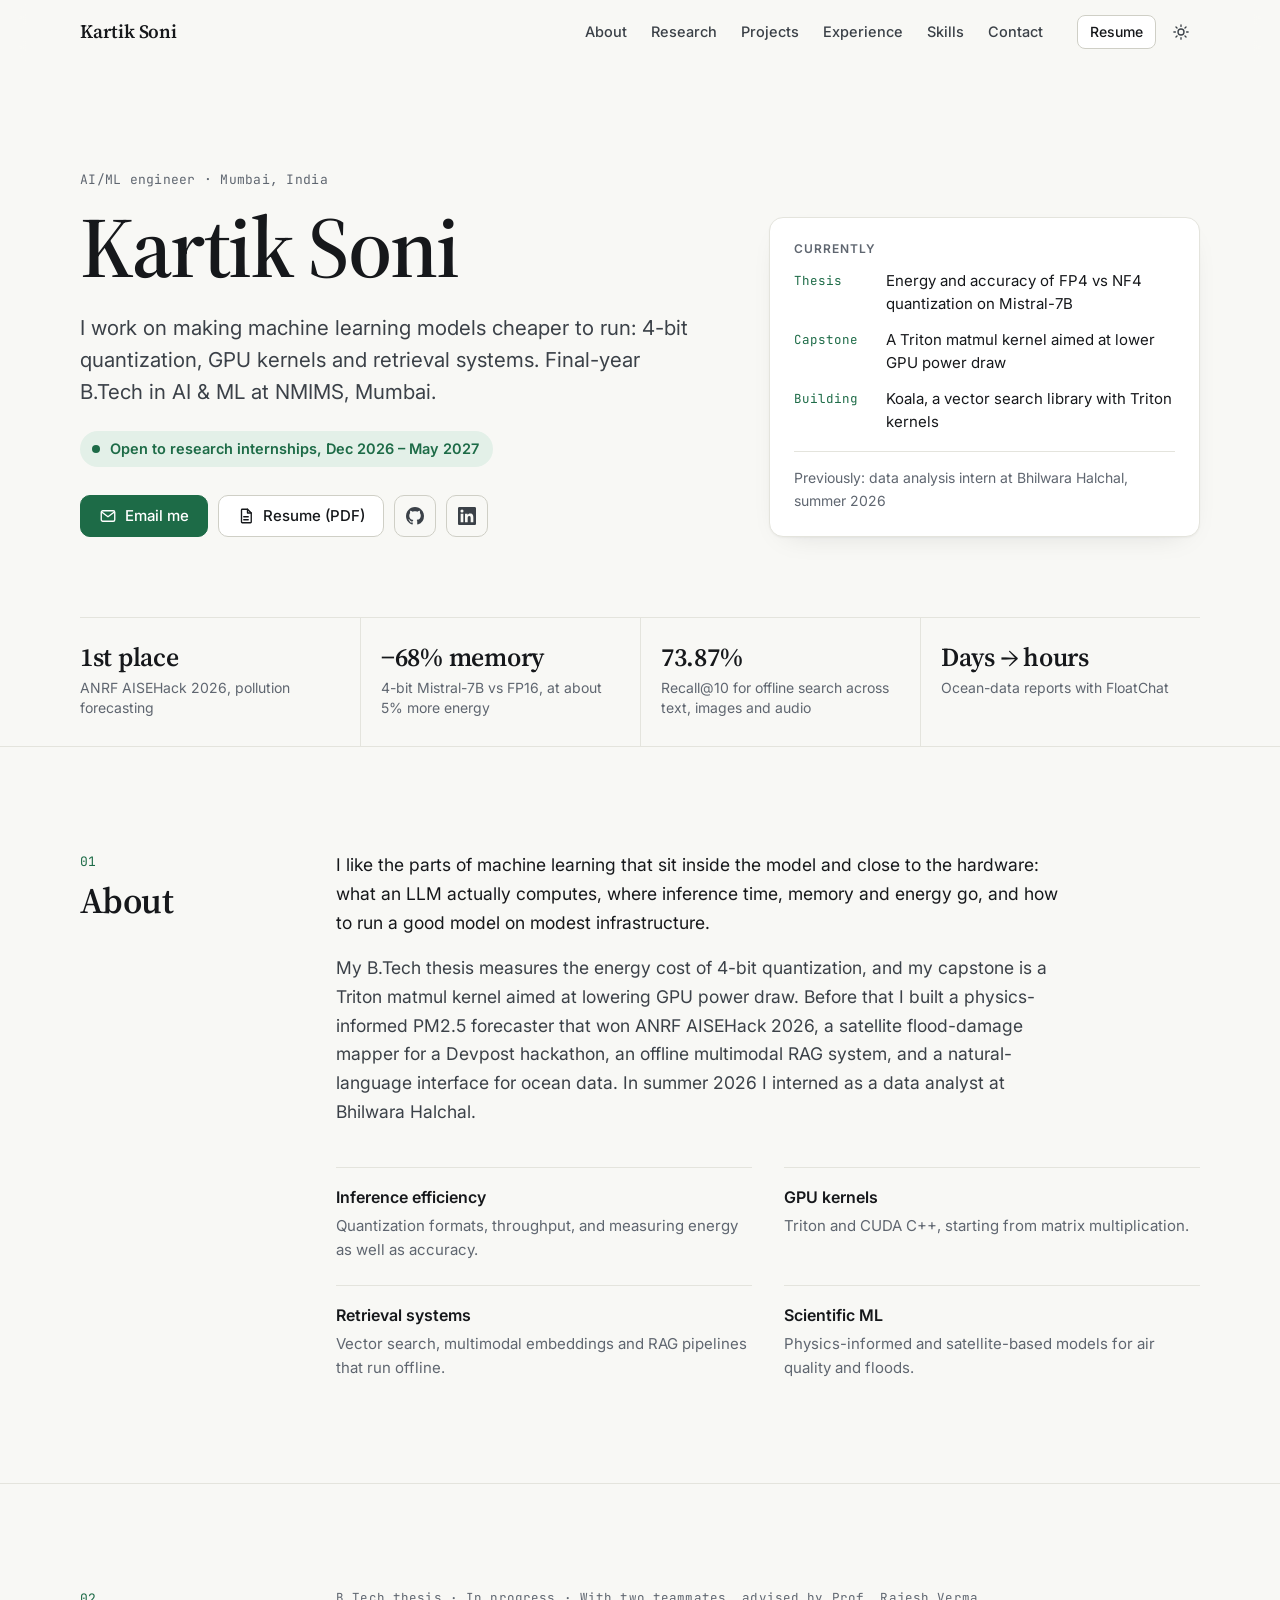
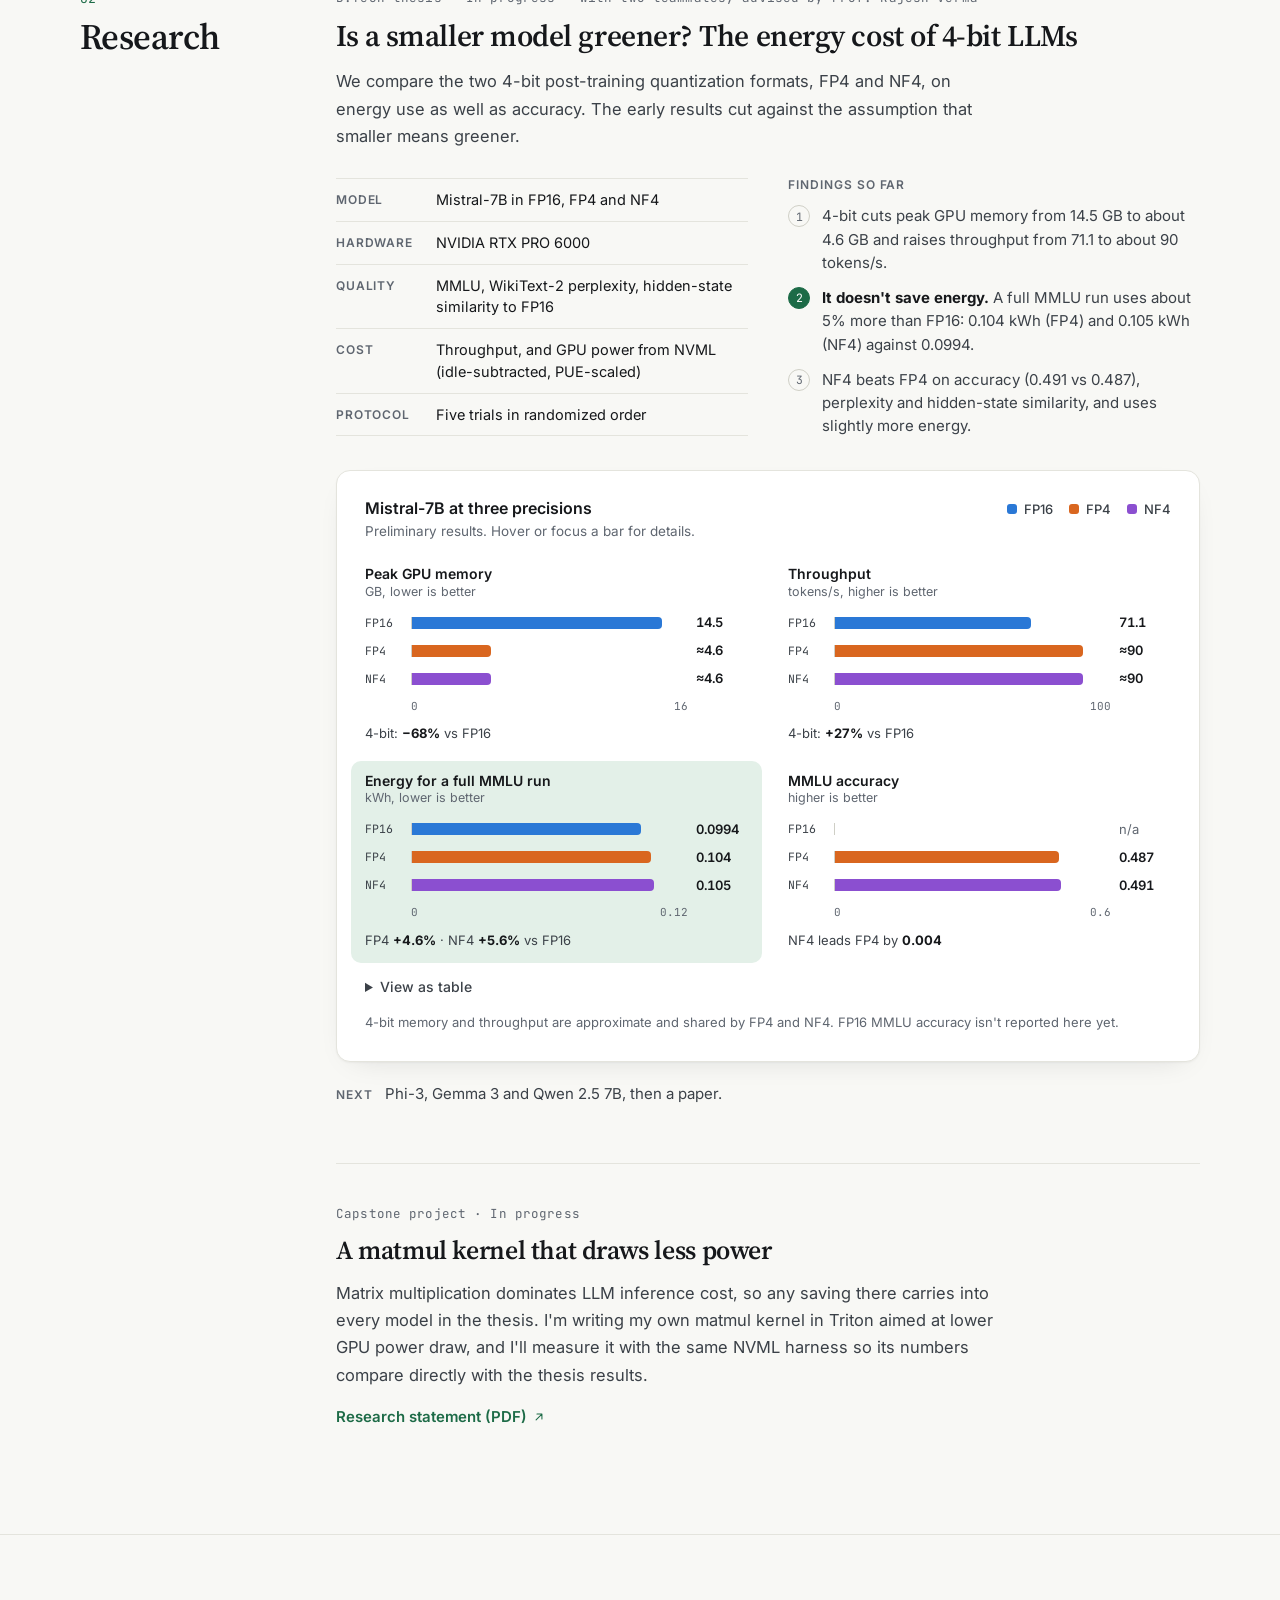
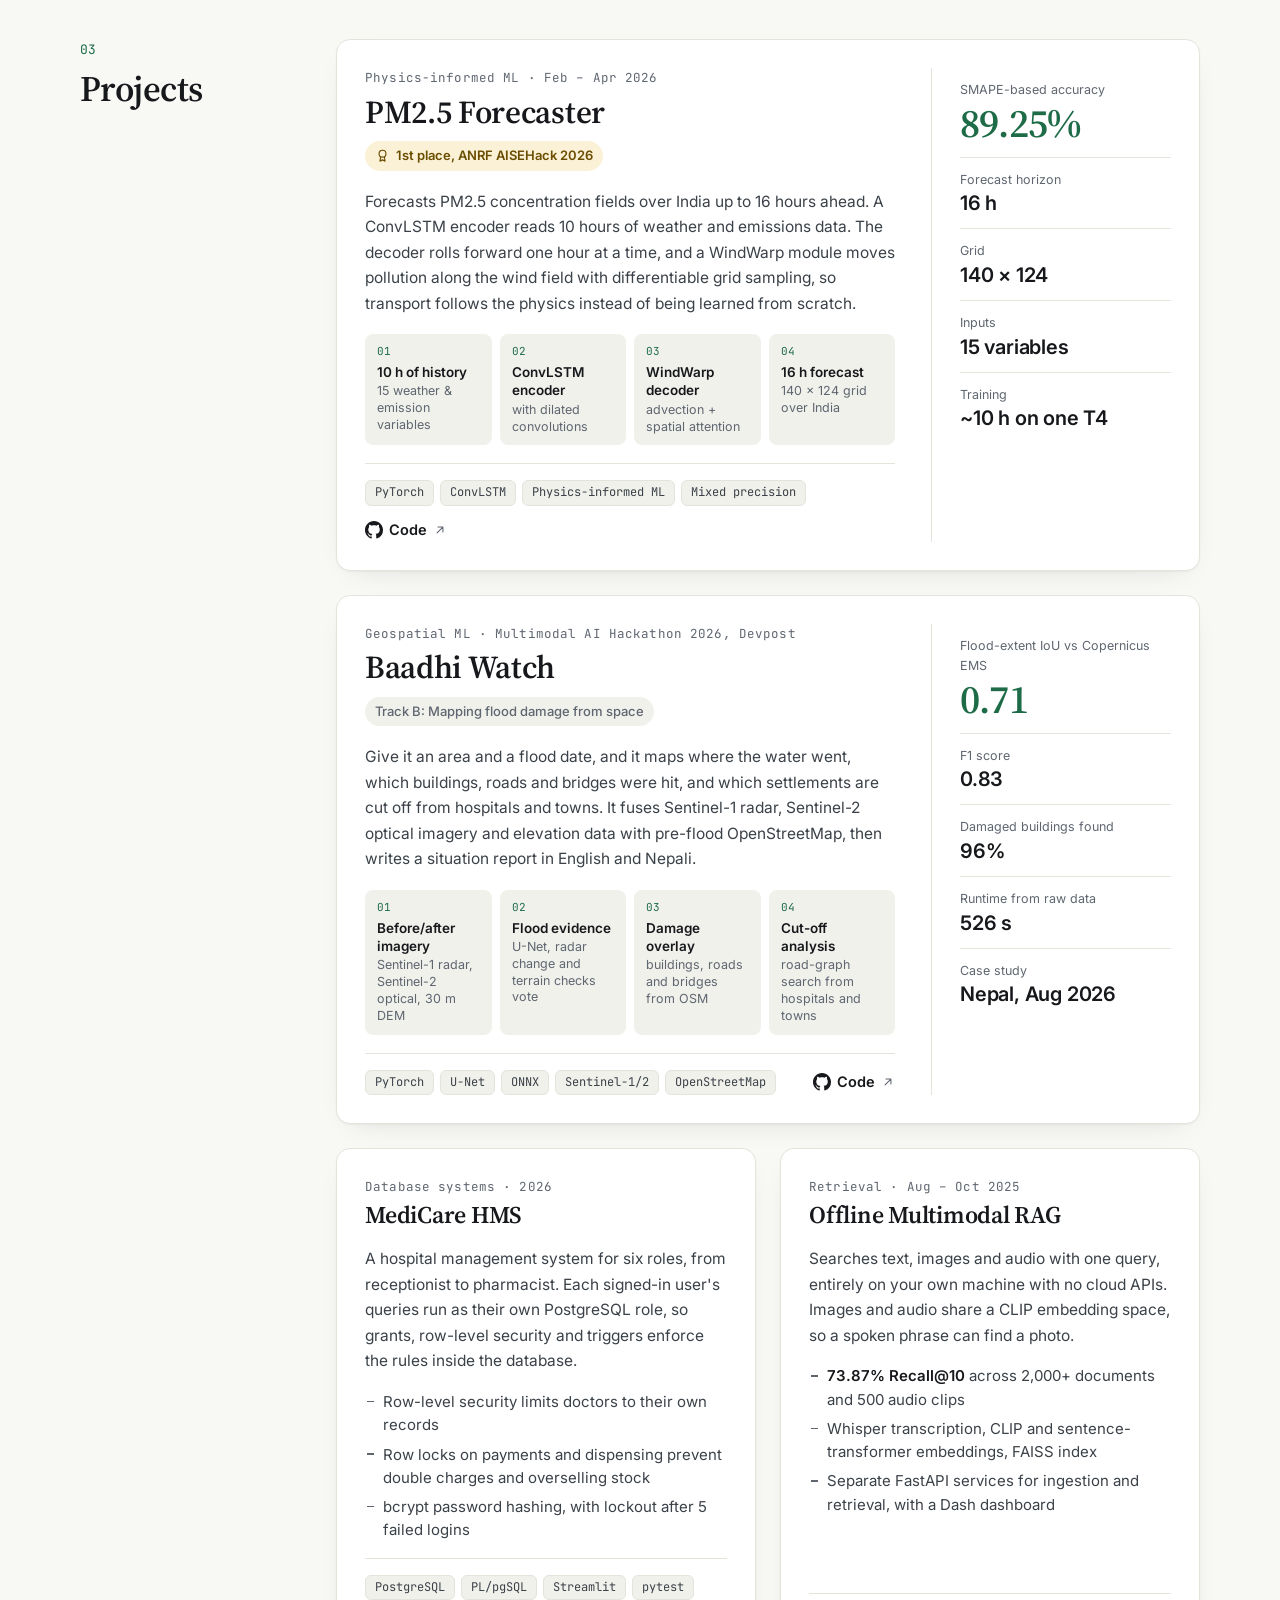
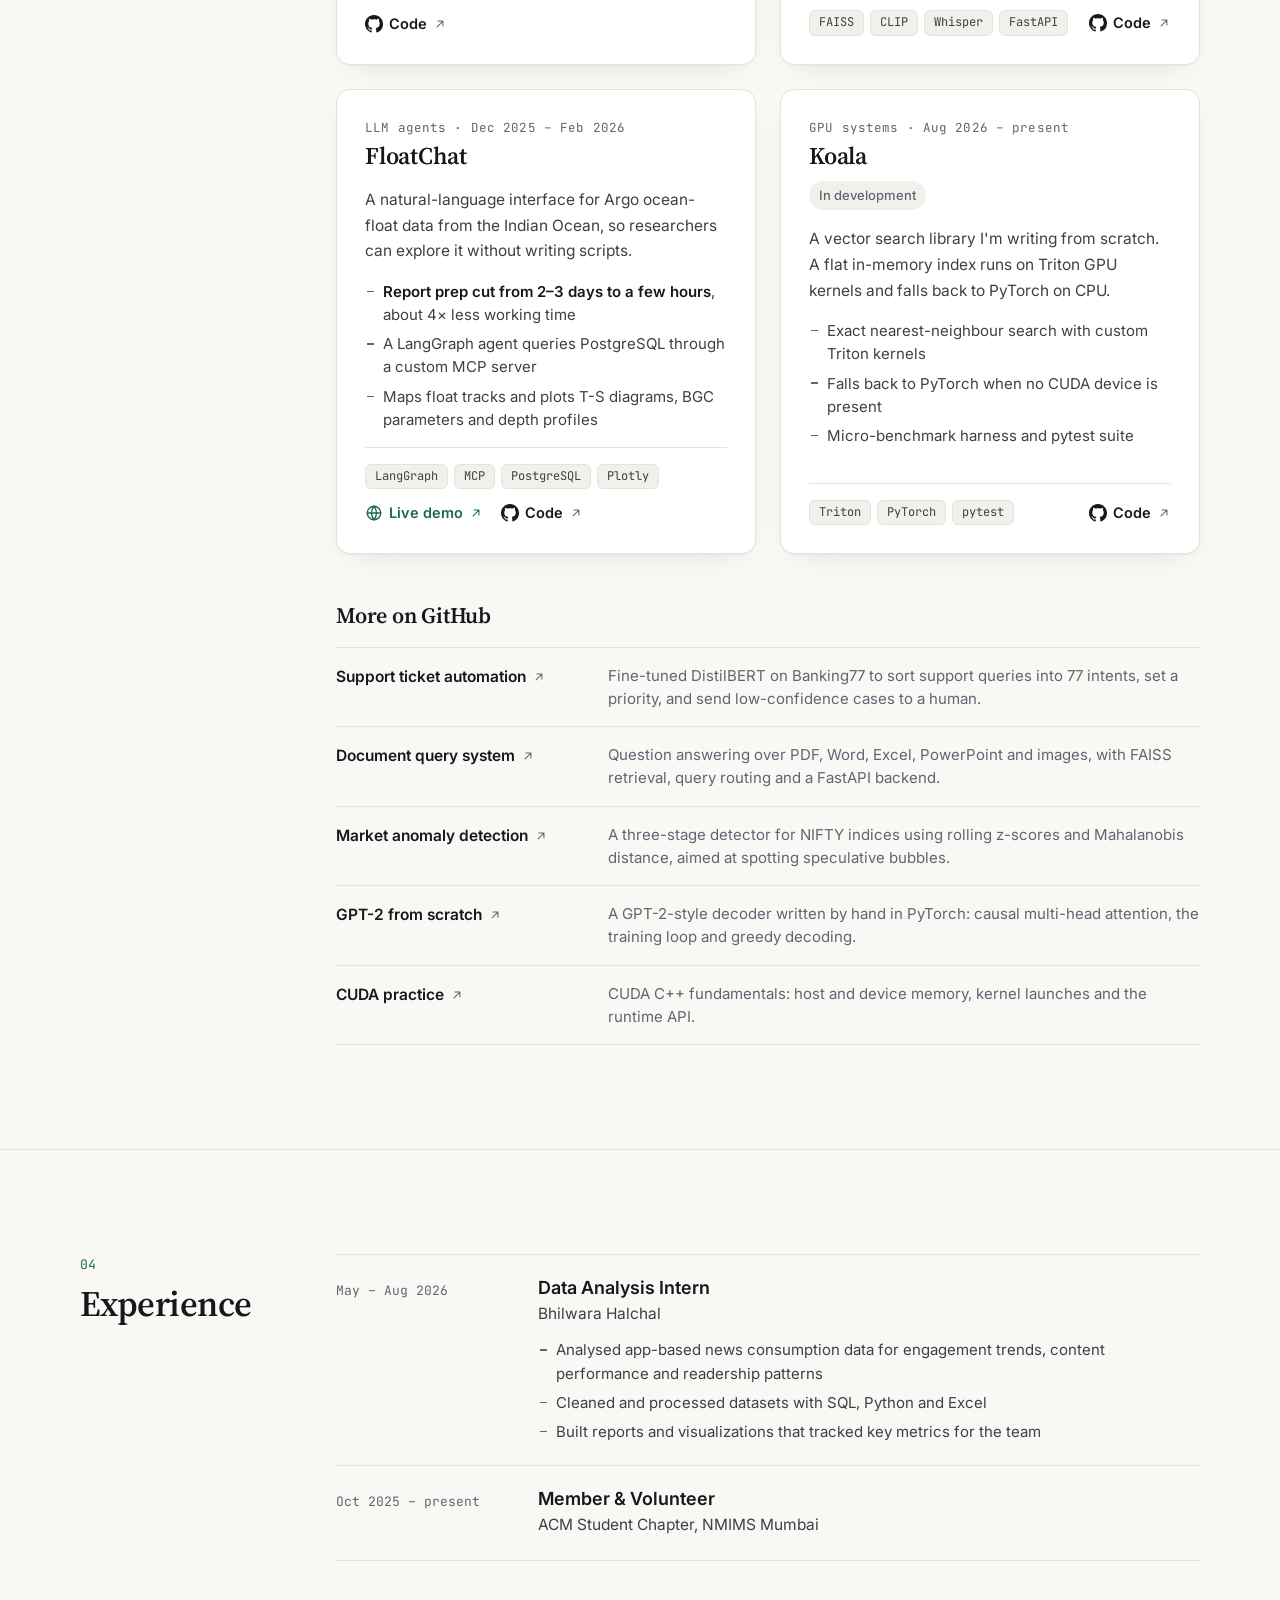
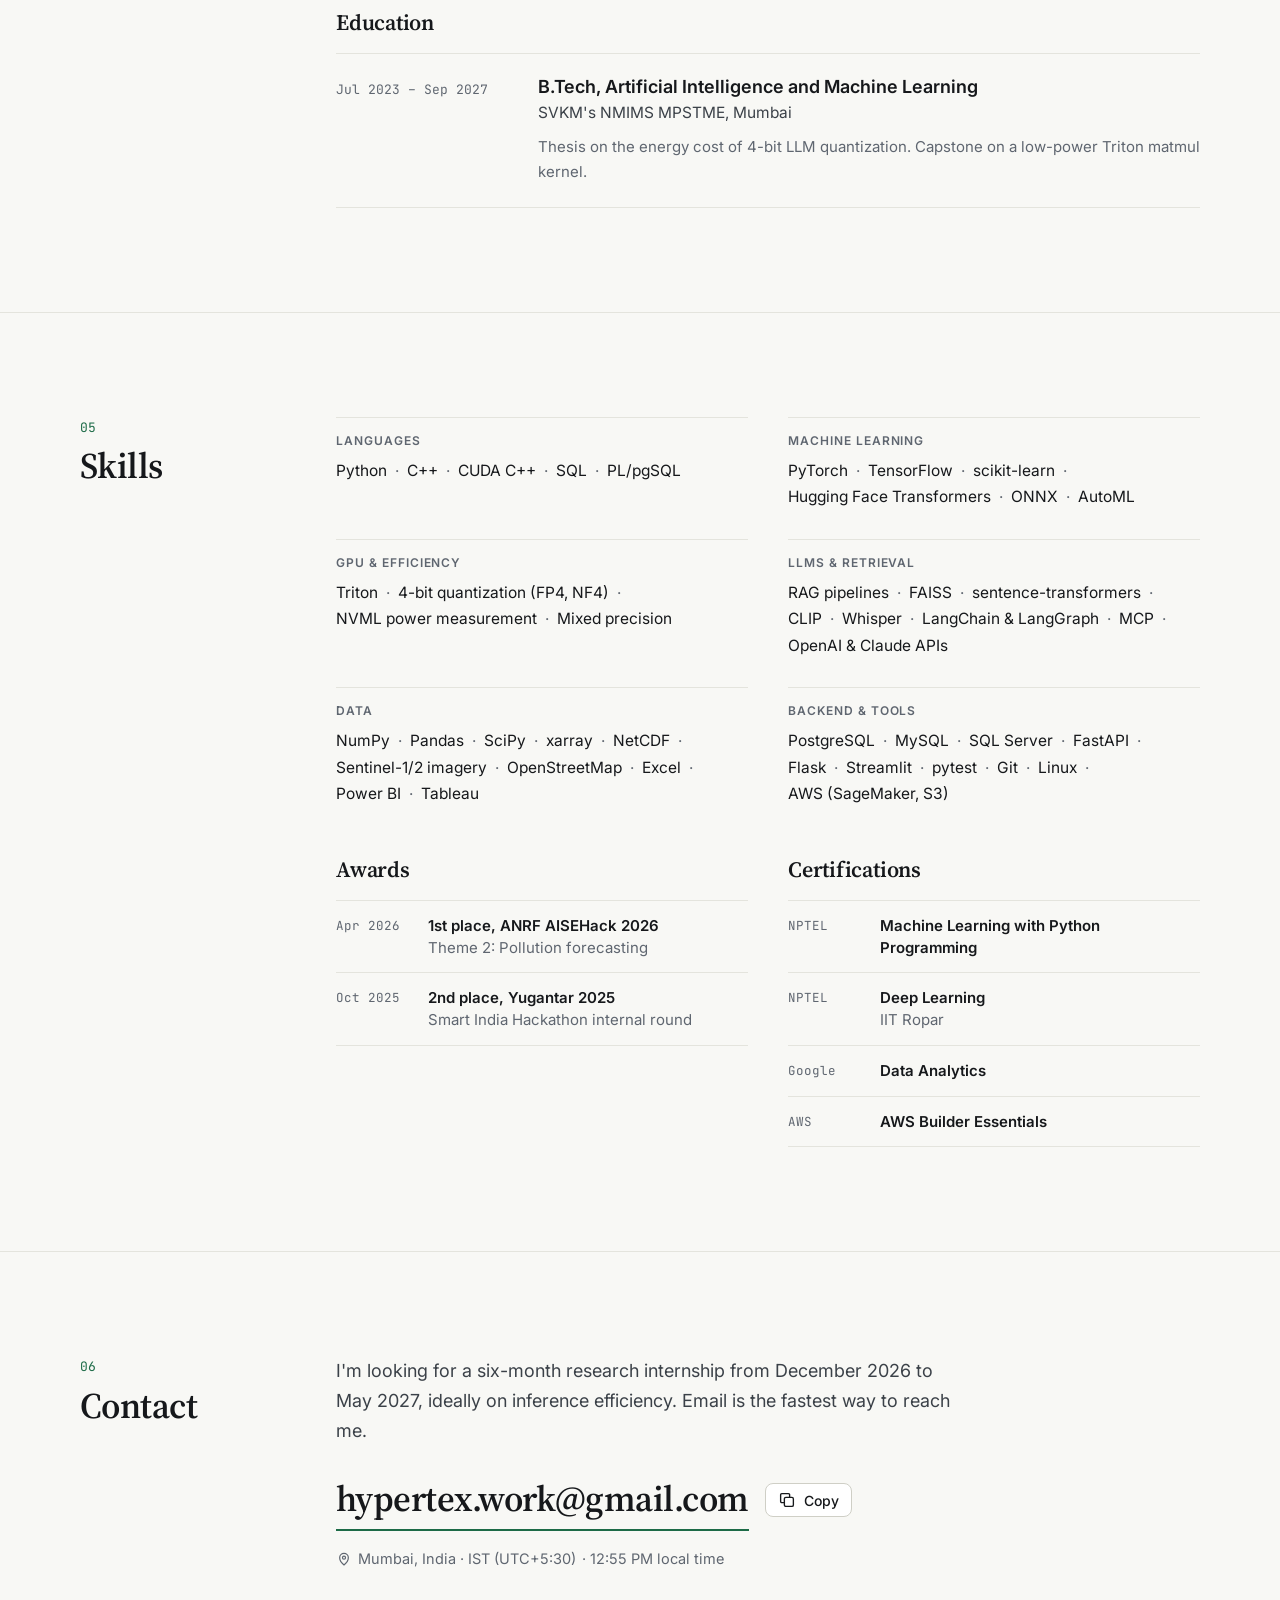
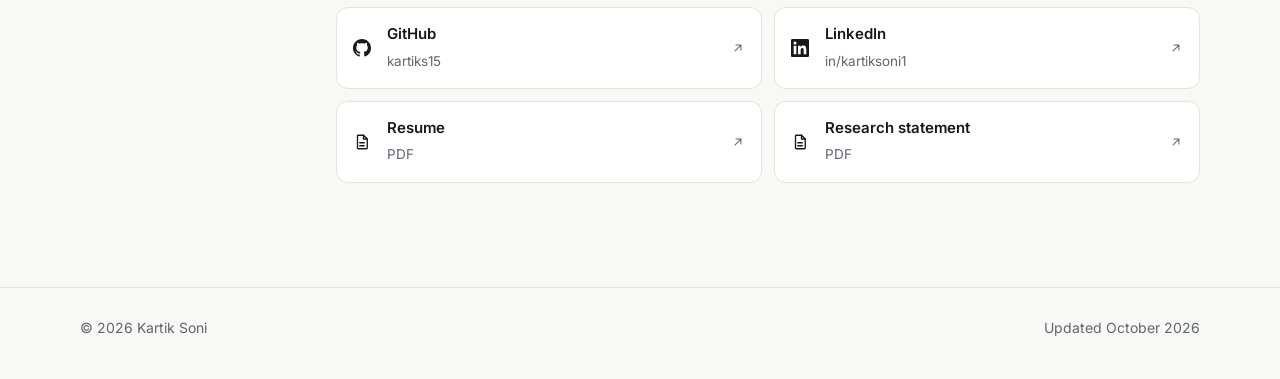
==== commit a82cb865: "Add FloatChat live demo link Link the deployed FloatChat app from its project card, next to the code" ====
--- a/index.html
+++ b/index.html
@@ -24,7 +24,7 @@
   <link rel="preconnect" href="https://fonts.googleapis.com">
   <link rel="preconnect" href="https://fonts.gstatic.com" crossorigin>
   <link rel="stylesheet" href="https://fonts.googleapis.com/css2?family=Inter:wght@400;500;600;700&family=JetBrains+Mono:wght@500&family=Source+Serif+4:opsz,wght@8..60,500;8..60,600&display=swap">
-  <link rel="stylesheet" href="assets/css/style.css?v=2026-10-17">
+  <link rel="stylesheet" href="assets/css/style.css?v=2026-10-18">
   <script src="assets/js/main.js?v=2026-10-17" defer></script>
 </head>
 <body>
@@ -43,6 +43,7 @@
     <symbol id="i-menu" viewBox="0 0 24 24"><path d="M4 7h16M4 12h16M4 17h16"/></symbol>
     <symbol id="i-x" viewBox="0 0 24 24"><path d="M6 6l12 12M18 6 6 18"/></symbol>
     <symbol id="i-award" viewBox="0 0 24 24"><circle cx="12" cy="9" r="5.5"/><path d="M9 13.8 8 21l4-2 4 2-1-7.2"/></symbol>
+    <symbol id="i-globe" viewBox="0 0 24 24"><circle cx="12" cy="12" r="9"/><path d="M3 12h18M12 3a14 14 0 0 1 0 18M12 3a14 14 0 0 0 0 18"/></symbol>
     <symbol id="i-pin" viewBox="0 0 24 24"><path d="M12 21s-6.5-5.6-6.5-11a6.5 6.5 0 0 1 13 0c0 5.4-6.5 11-6.5 11z"/><circle cx="12" cy="10" r="2.3"/></symbol>
   </svg>
 
@@ -359,7 +360,10 @@
               </ul>
               <div class="project__foot">
                 <ul class="tags" aria-label="Stack"><li>LangGraph</li><li>MCP</li><li>PostgreSQL</li><li>Plotly</li></ul>
-                <a class="link" href="https://github.com/kartiks15/FloatChat" target="_blank" rel="noopener"><svg class="ico" aria-hidden="true"><use href="#i-github"/></svg>Code<svg class="ico ico--sm" aria-hidden="true"><use href="#i-arrow"/></svg></a>
+                <div class="project__links">
+                  <a class="link link--accent" href="https://52-206-45-156.nip.io/" target="_blank" rel="noopener"><svg class="ico" aria-hidden="true"><use href="#i-globe"/></svg>Live demo<svg class="ico ico--sm" aria-hidden="true"><use href="#i-arrow"/></svg></a>
+                  <a class="link" href="https://github.com/kartiks15/FloatChat" target="_blank" rel="noopener"><svg class="ico" aria-hidden="true"><use href="#i-github"/></svg>Code<svg class="ico ico--sm" aria-hidden="true"><use href="#i-arrow"/></svg></a>
+                </div>
               </div>
             </article>
 
--- a/assets/css/style.css
+++ b/assets/css/style.css
@@ -240,6 +240,10 @@
 }
 .link:hover { color: var(--accent); }
 .link .ico--sm { color: var(--muted); }
+.link--accent { color: var(--accent); }
+.link--accent:hover { color: var(--accent-hover); }
+.link--accent .ico--sm { color: inherit; }
+.project__links { display: flex; flex-wrap: wrap; align-items: center; gap: 8px 18px; }
 
 .points { display: grid; gap: 6px; }
 .points li {
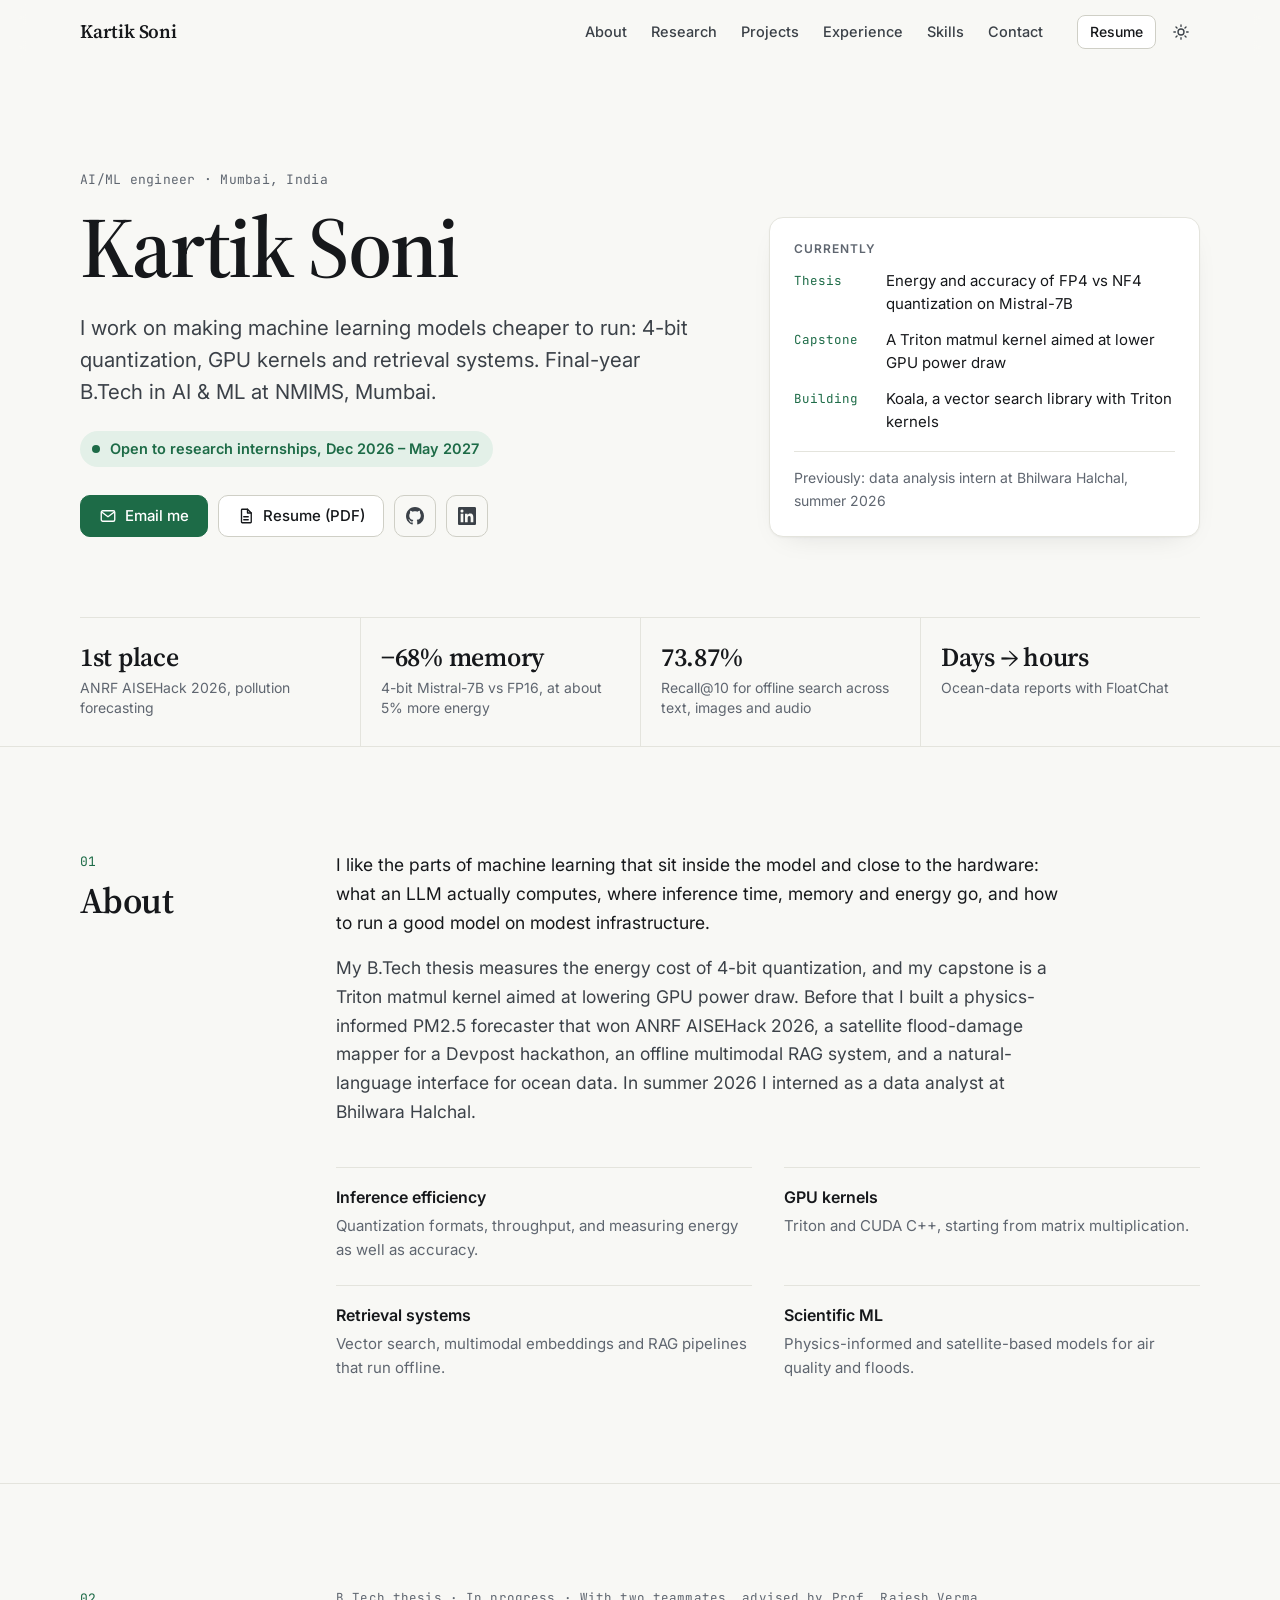
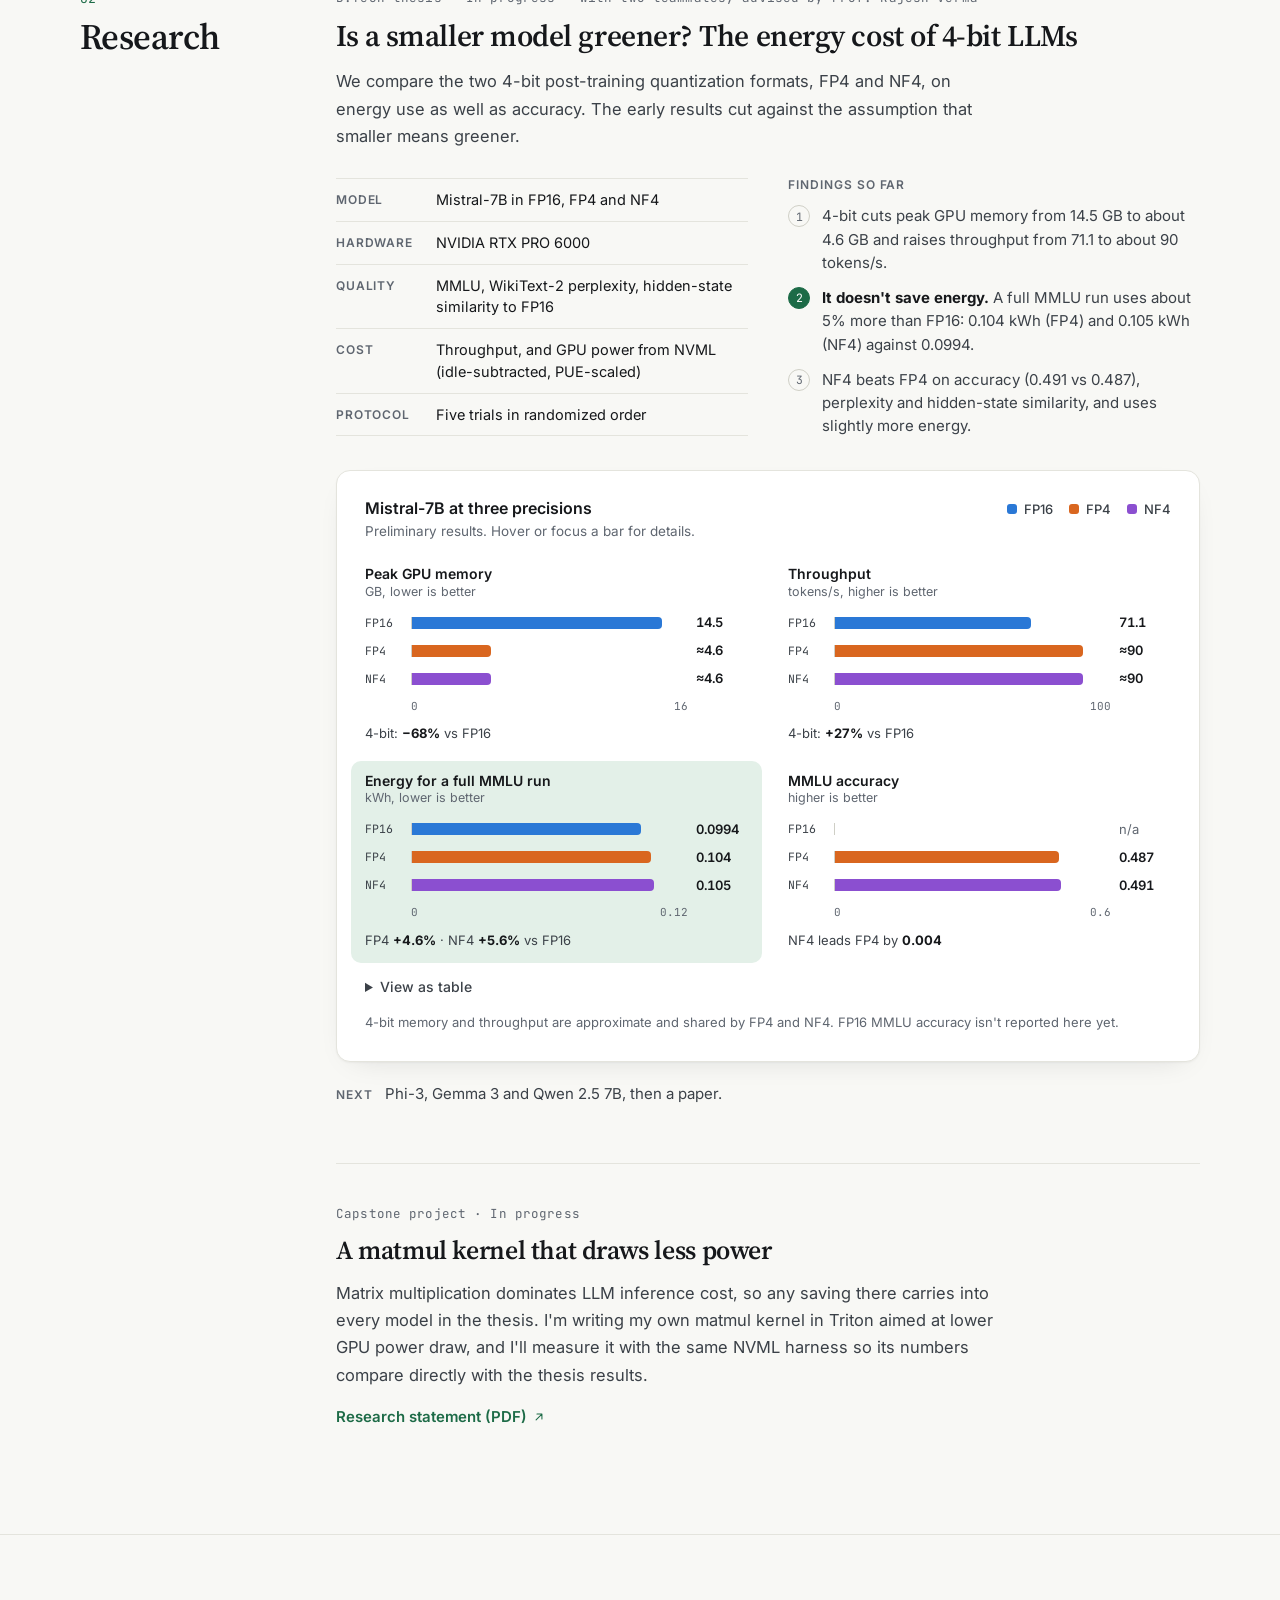
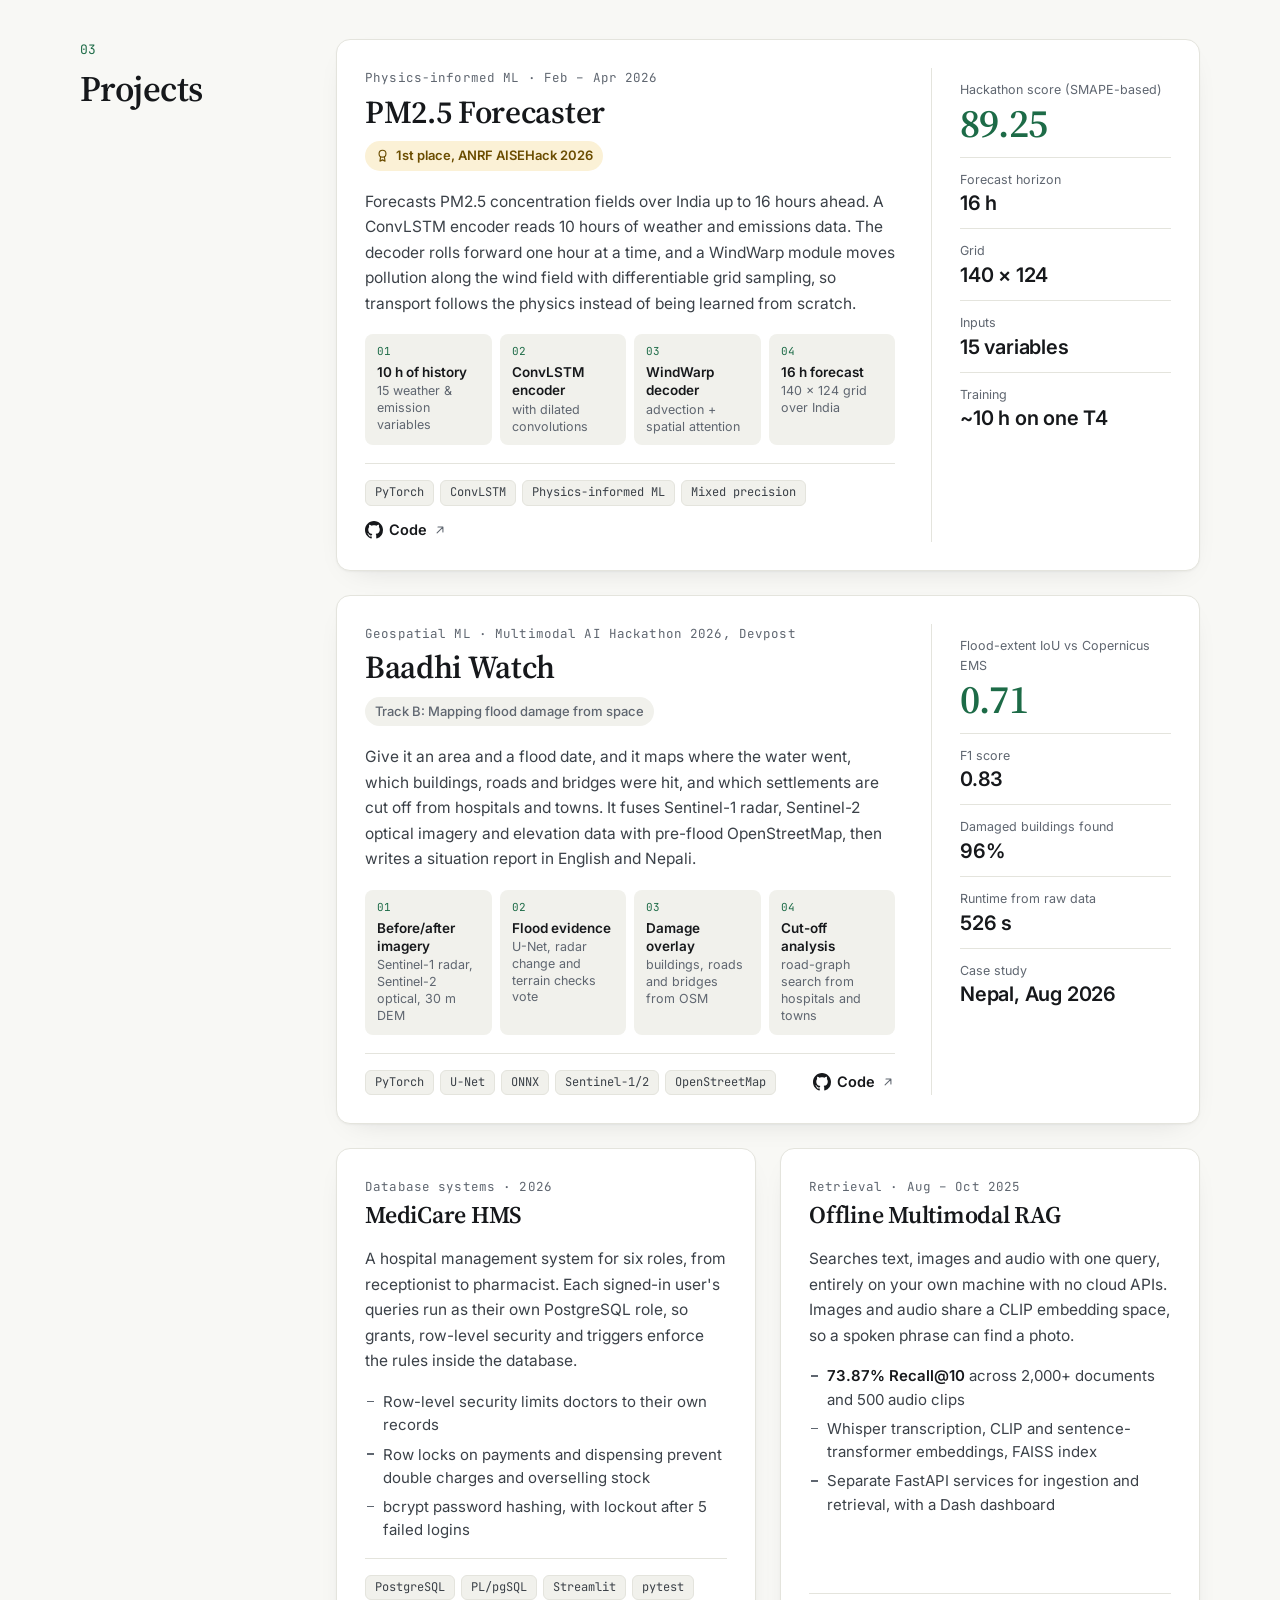
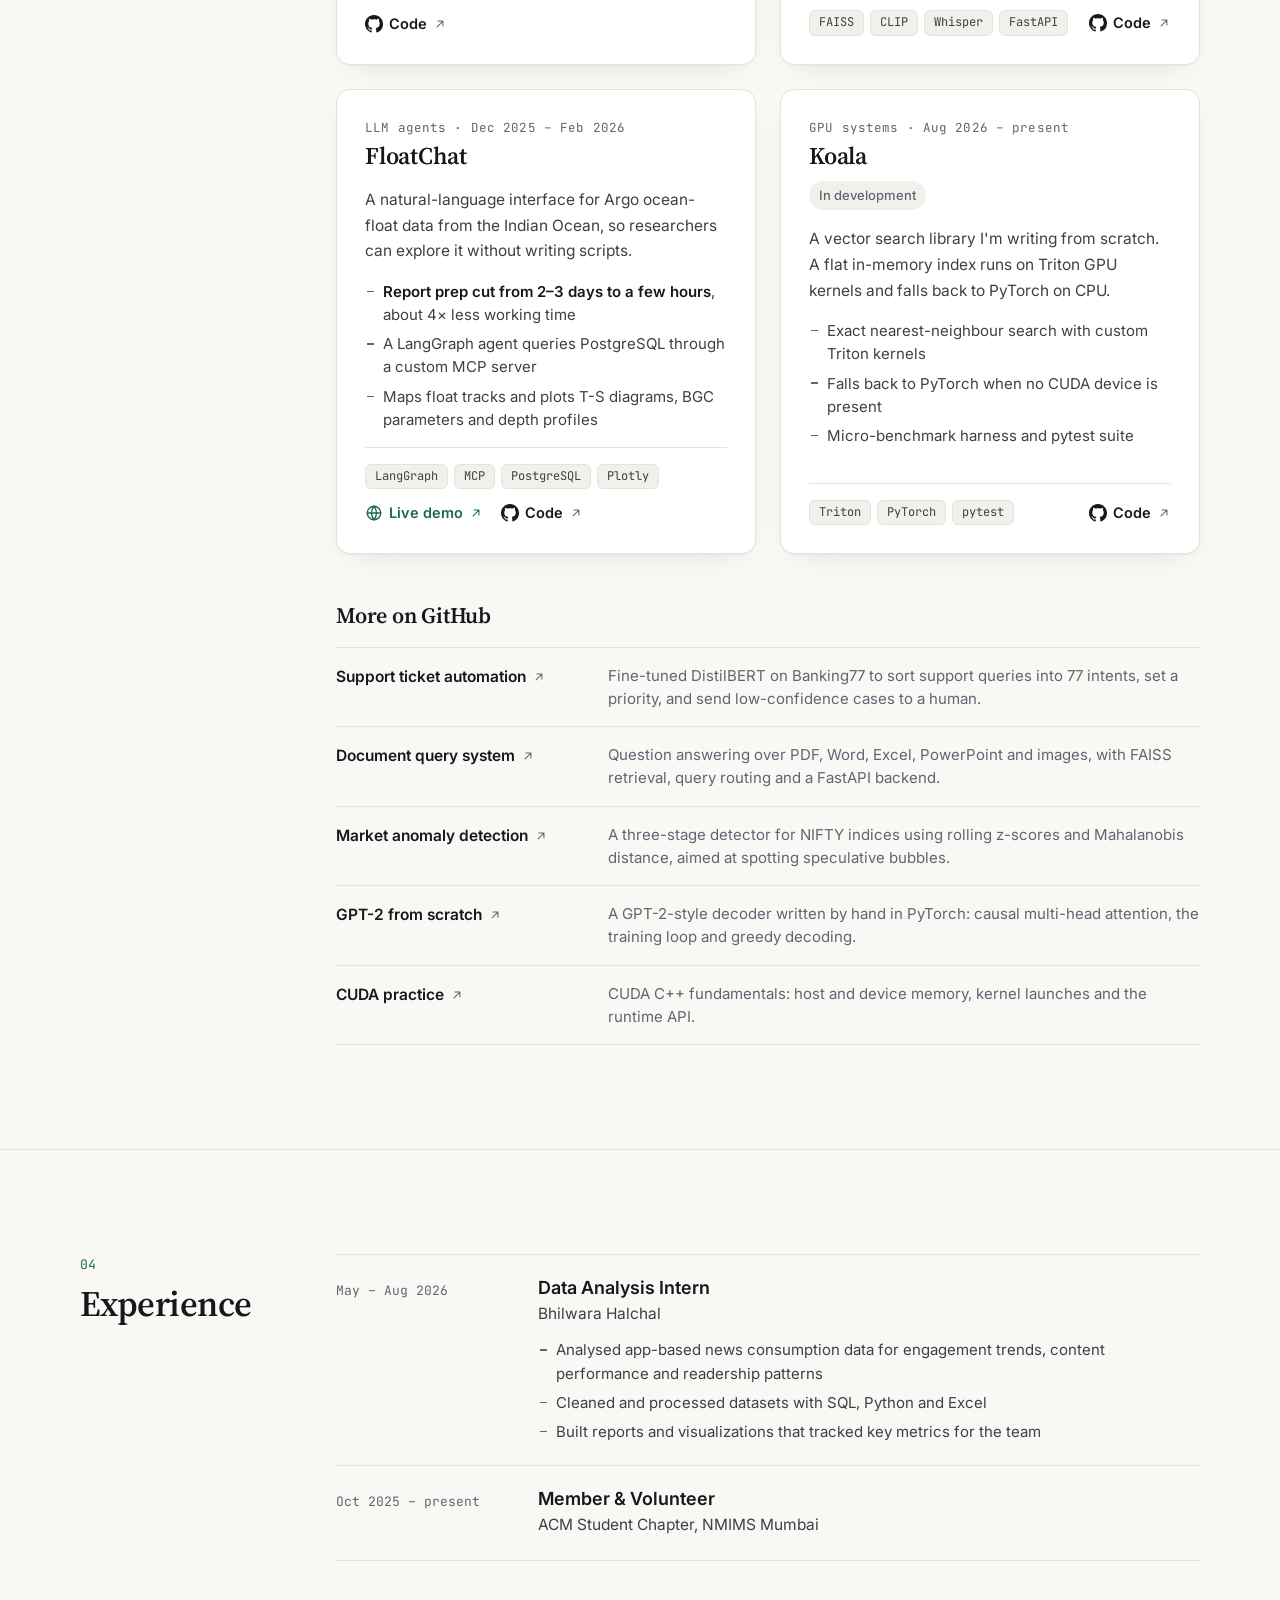
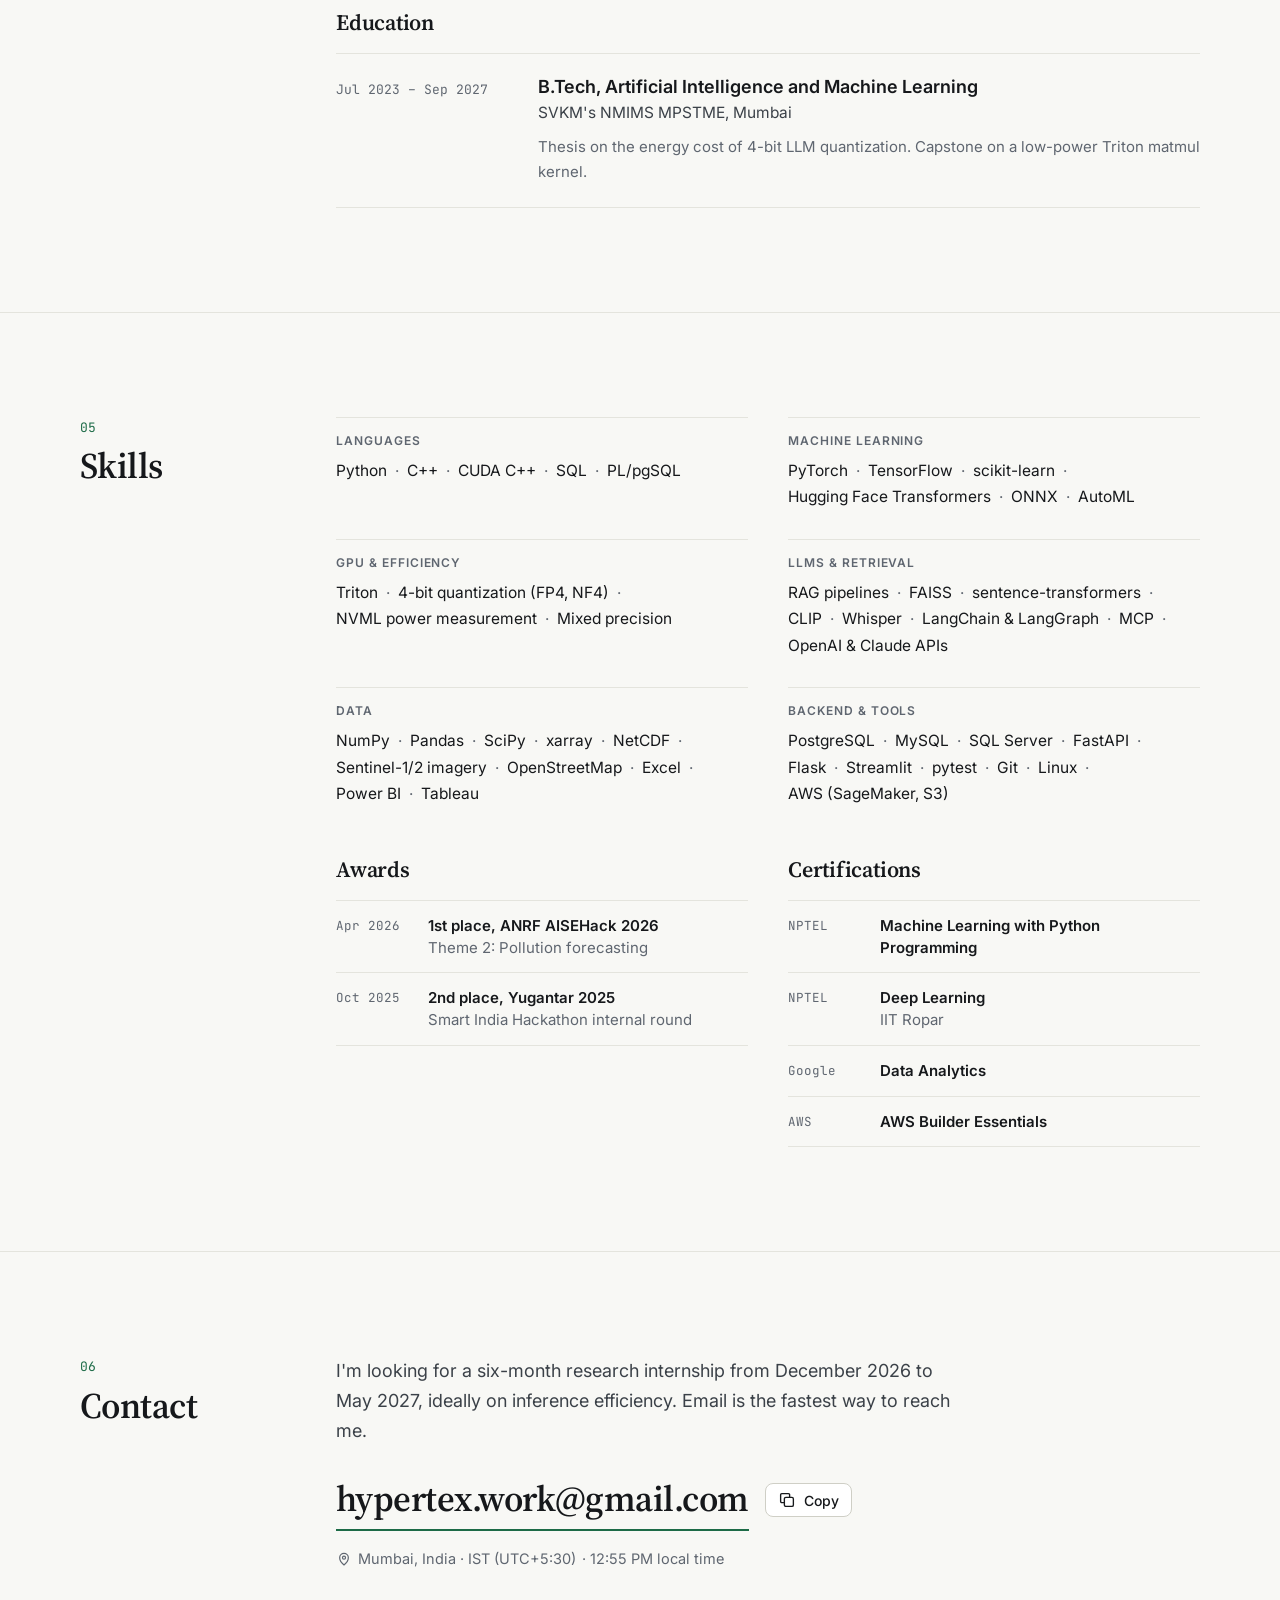
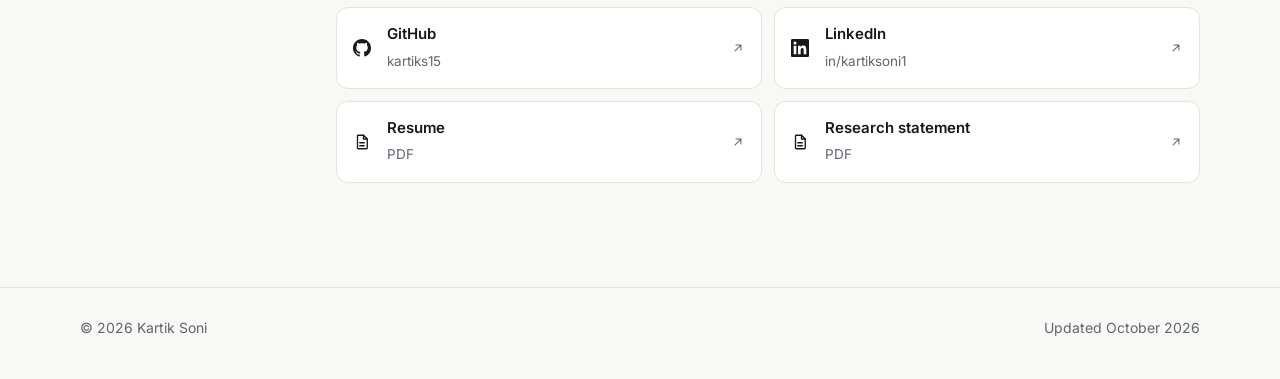
==== commit 6410089e: "Update resume and align PM2.5 metric wording New resume PDF (Bhilwara Halchal, named metrics). Match" ====
--- a/index.html
+++ b/index.html
@@ -268,7 +268,7 @@
               </div>
             </div>
             <dl class="facts">
-              <div class="facts__lead"><dt>SMAPE-based accuracy</dt><dd>89.25%</dd></div>
+              <div class="facts__lead"><dt>Hackathon score (SMAPE-based)</dt><dd>89.25</dd></div>
               <div><dt>Forecast horizon</dt><dd>16 h</dd></div>
               <div><dt>Grid</dt><dd>140 × 124</dd></div>
               <div><dt>Inputs</dt><dd>15 variables</dd></div>
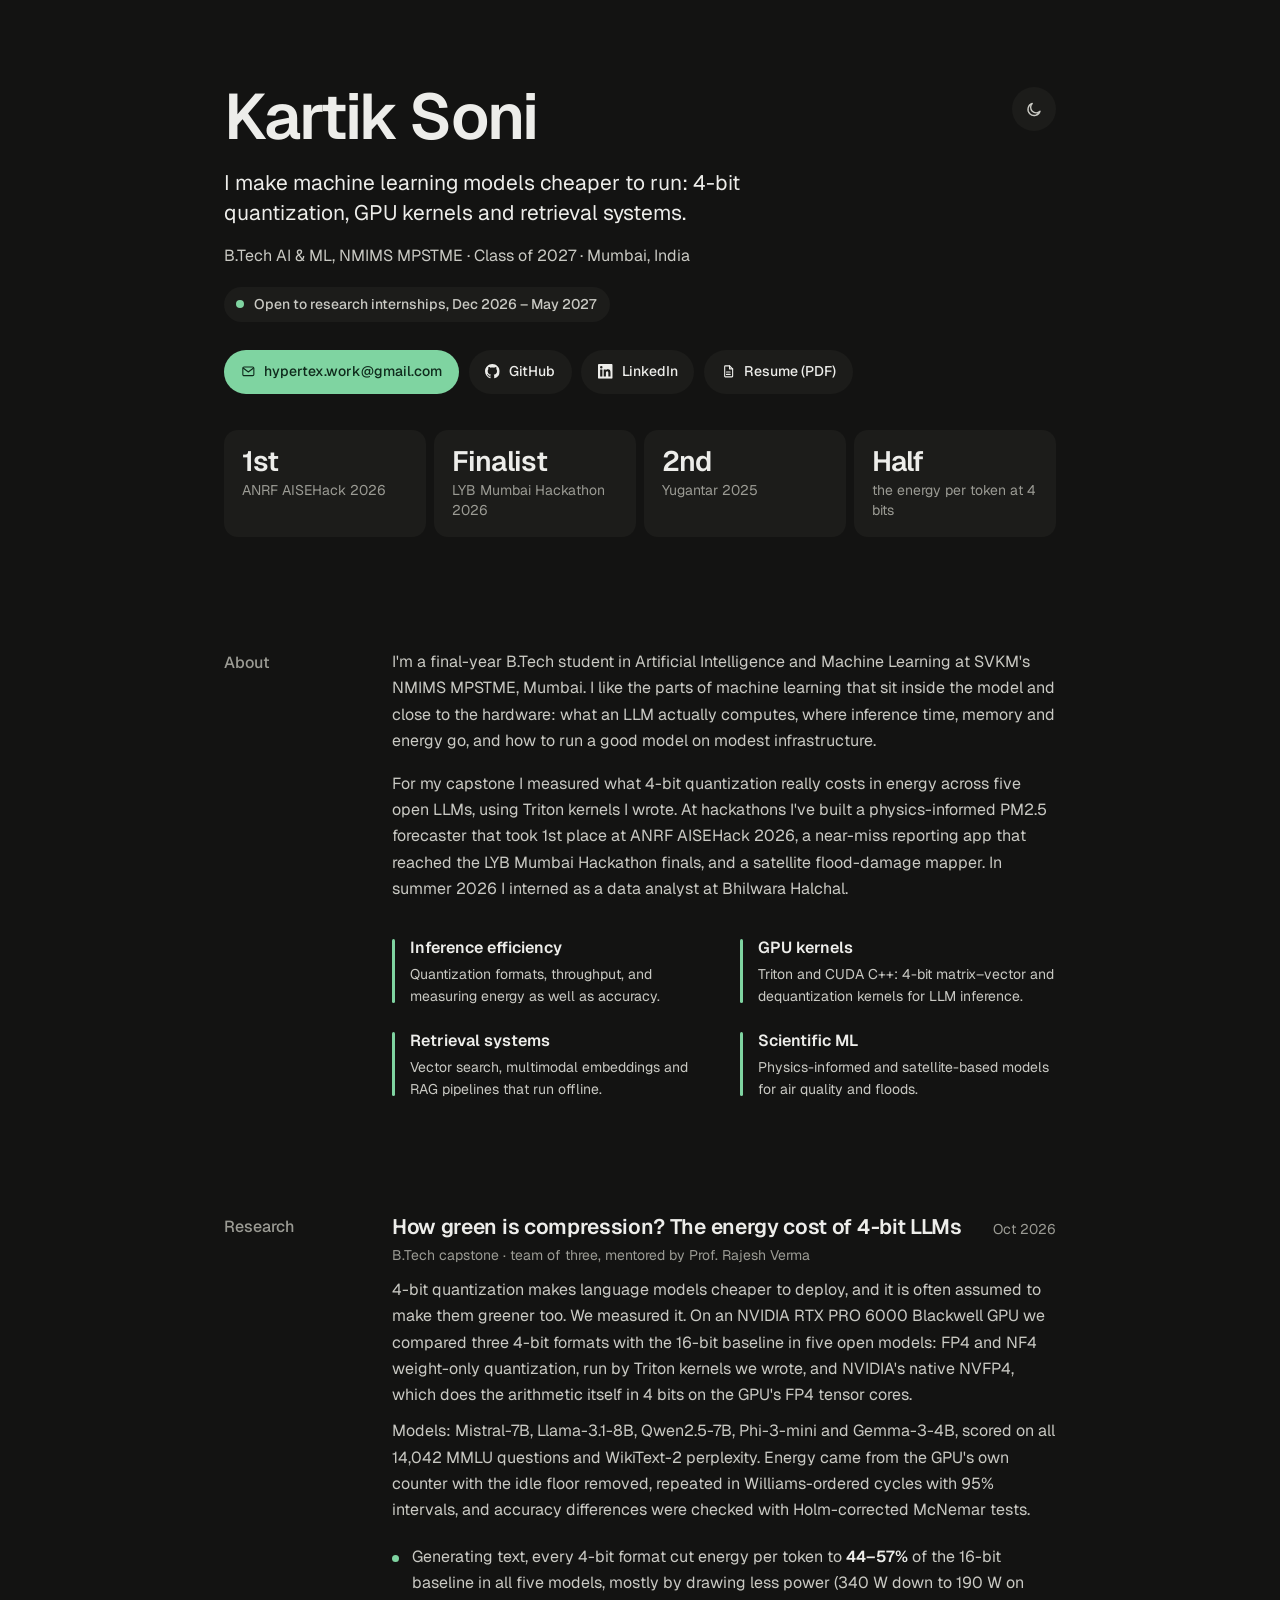
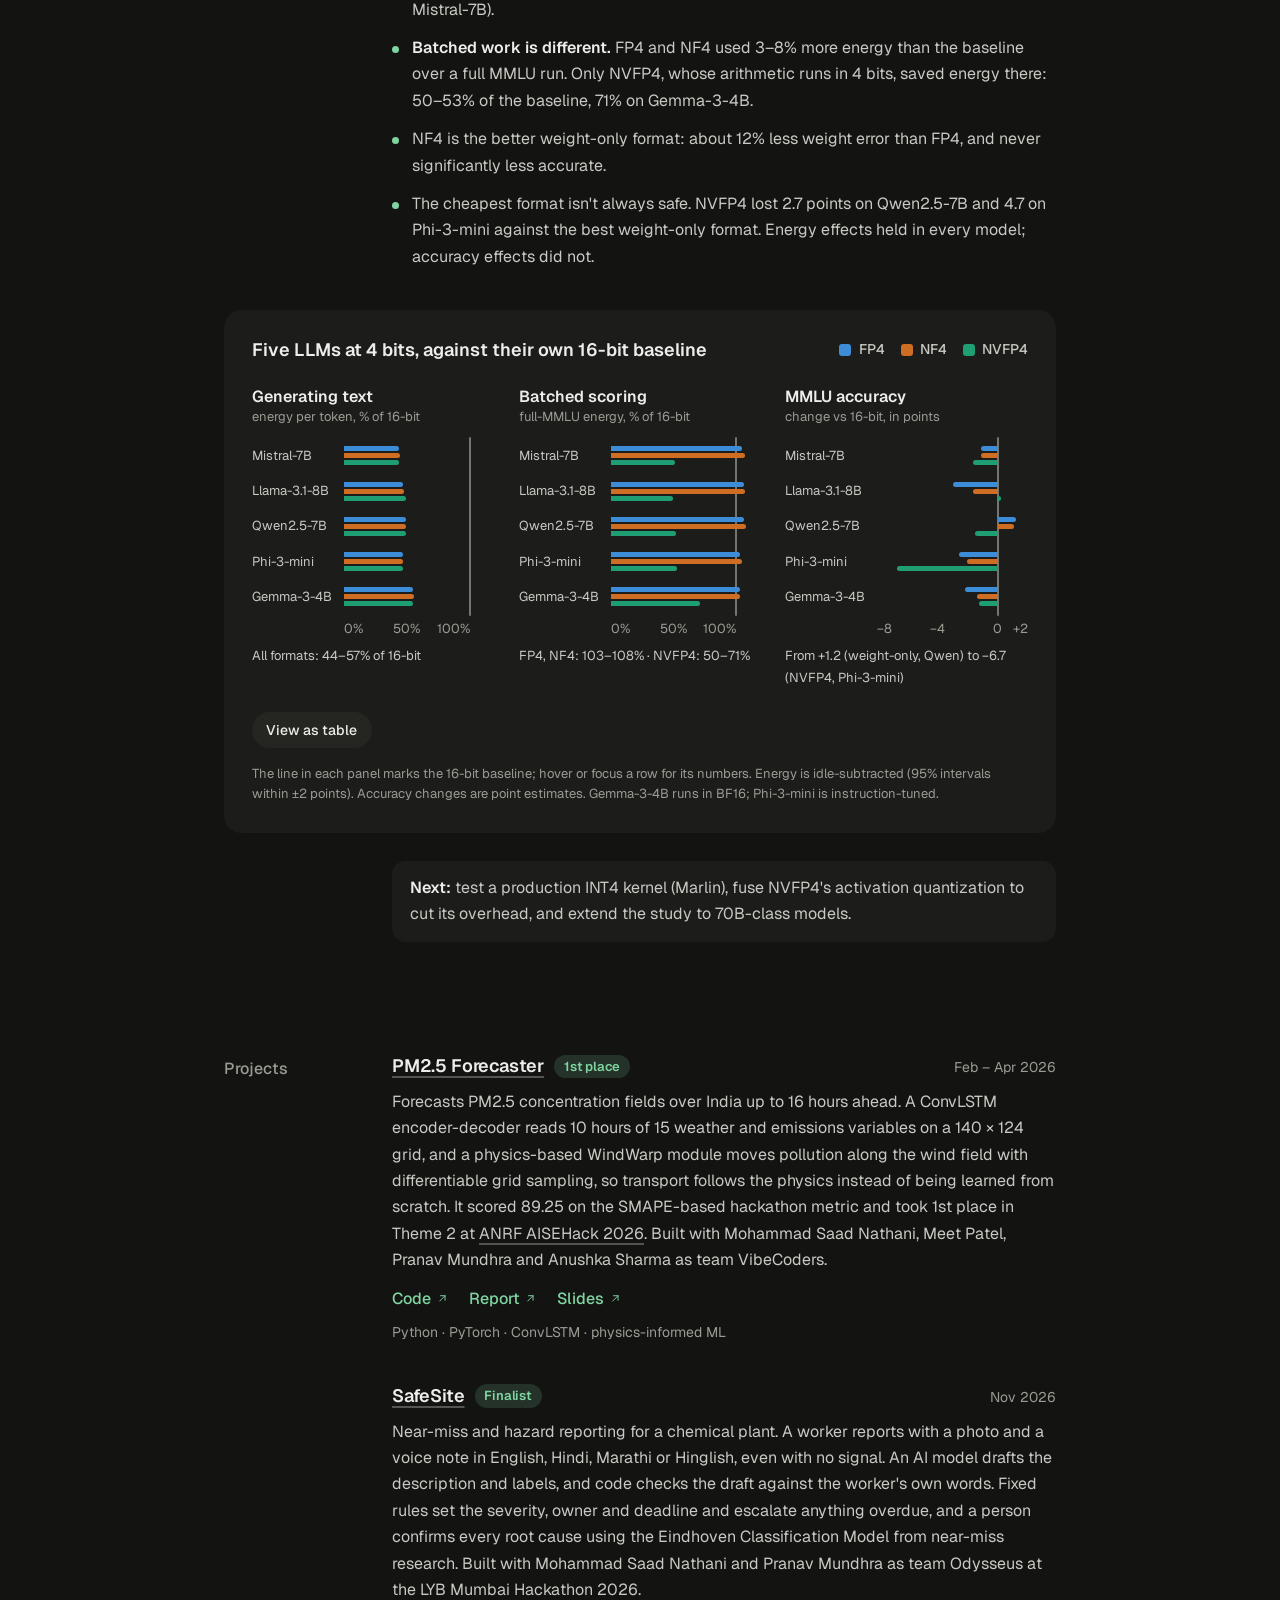
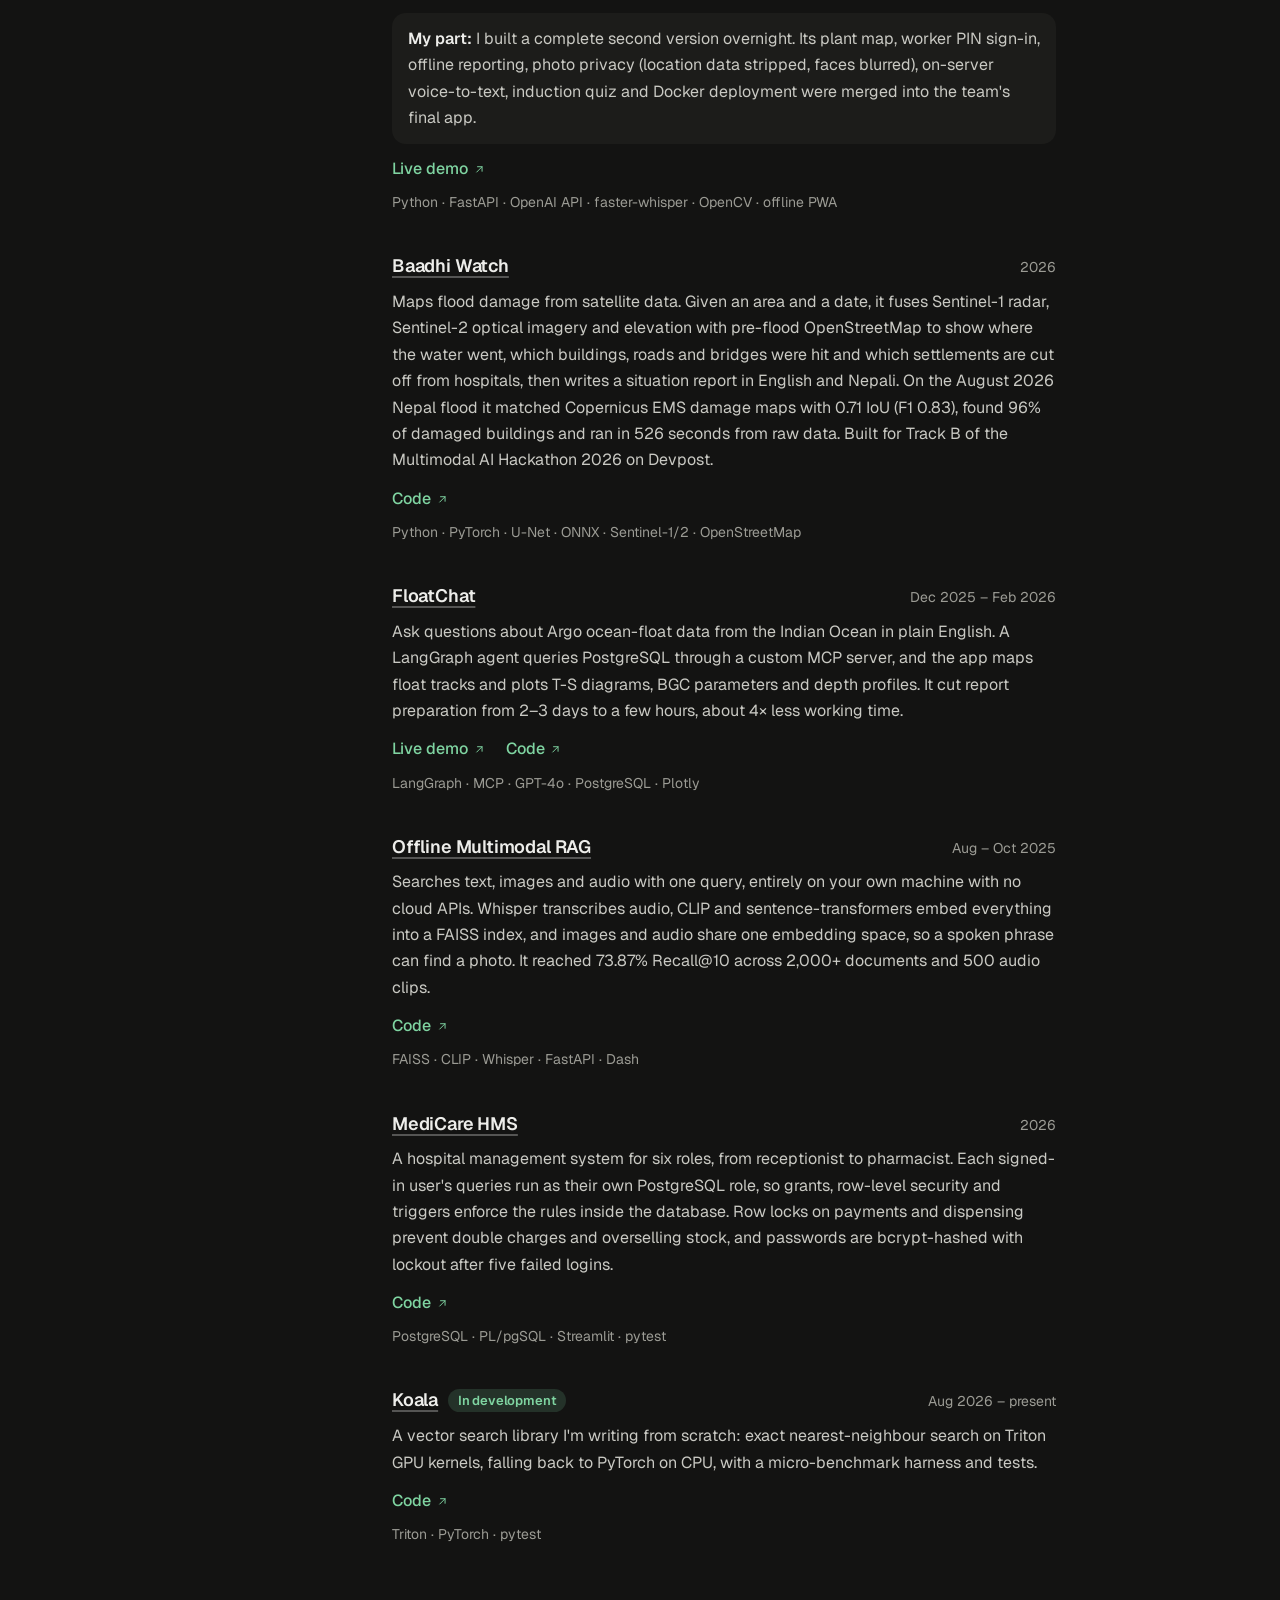
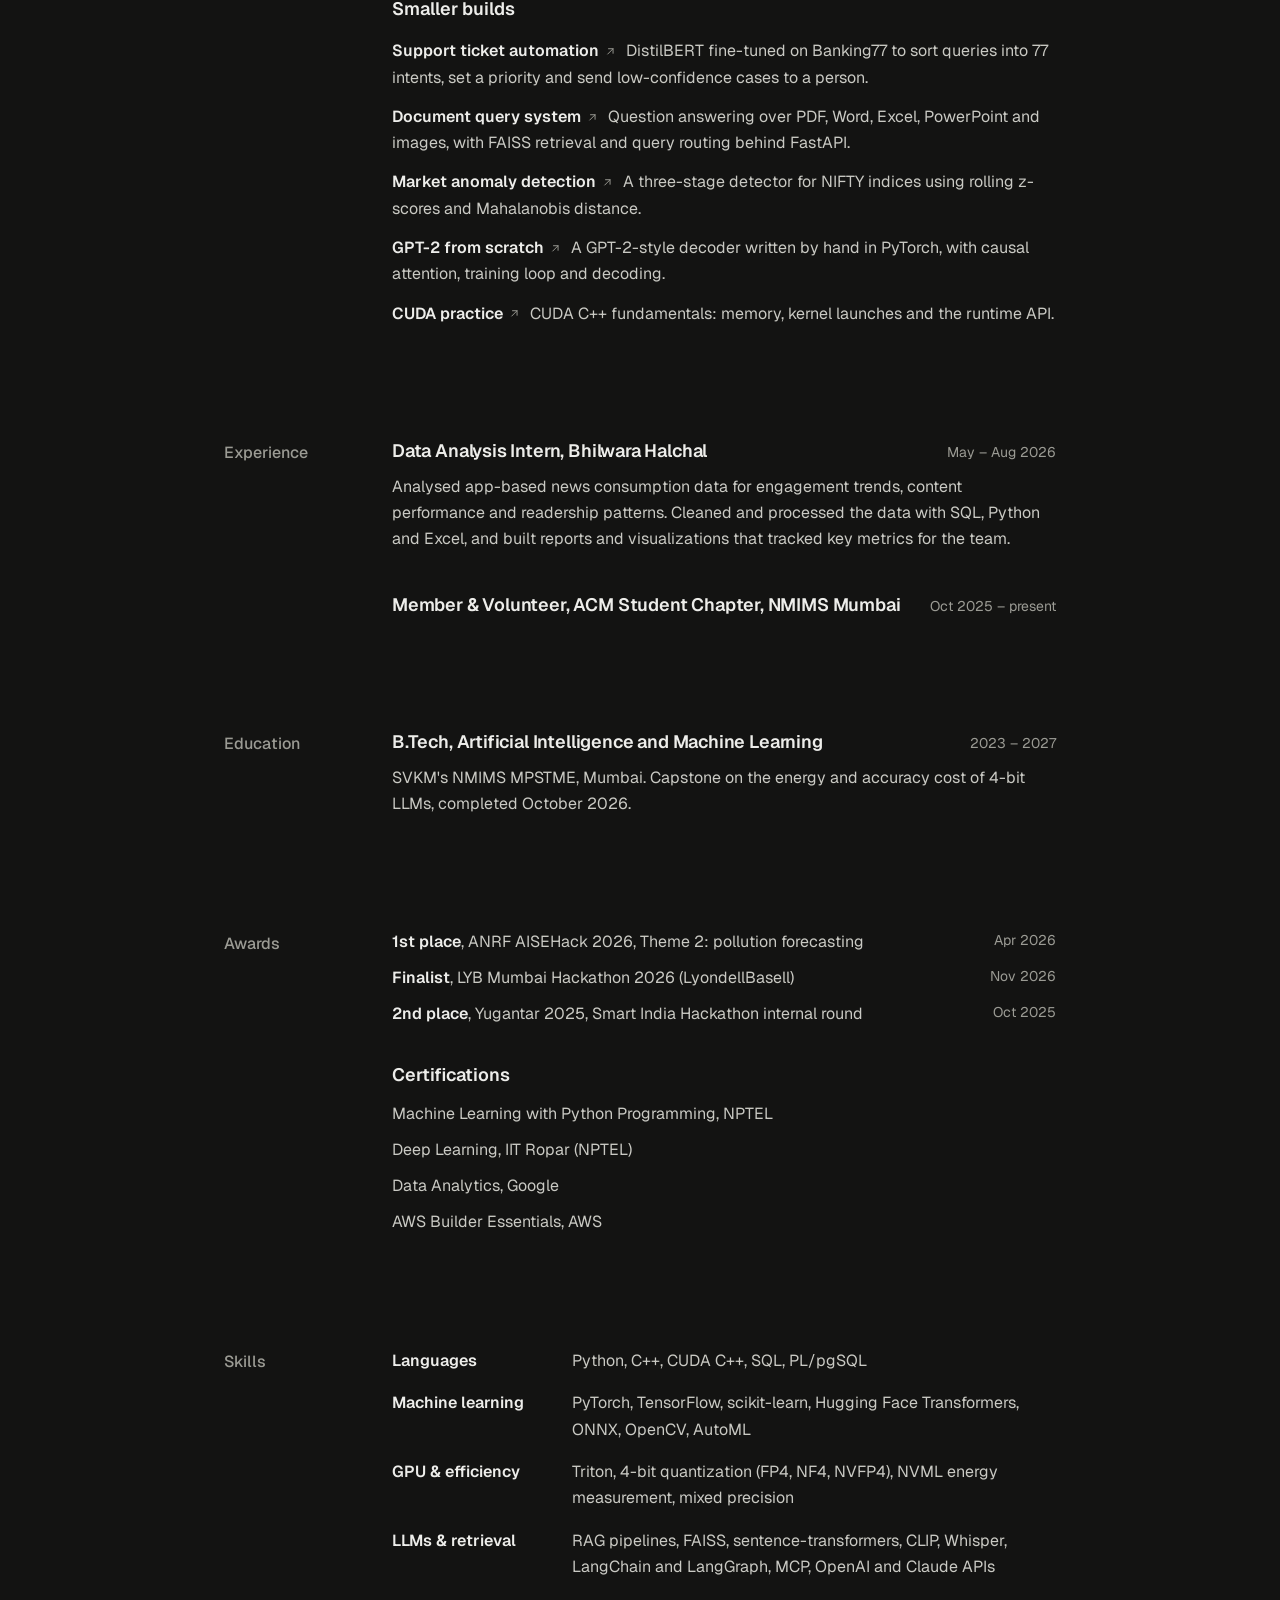
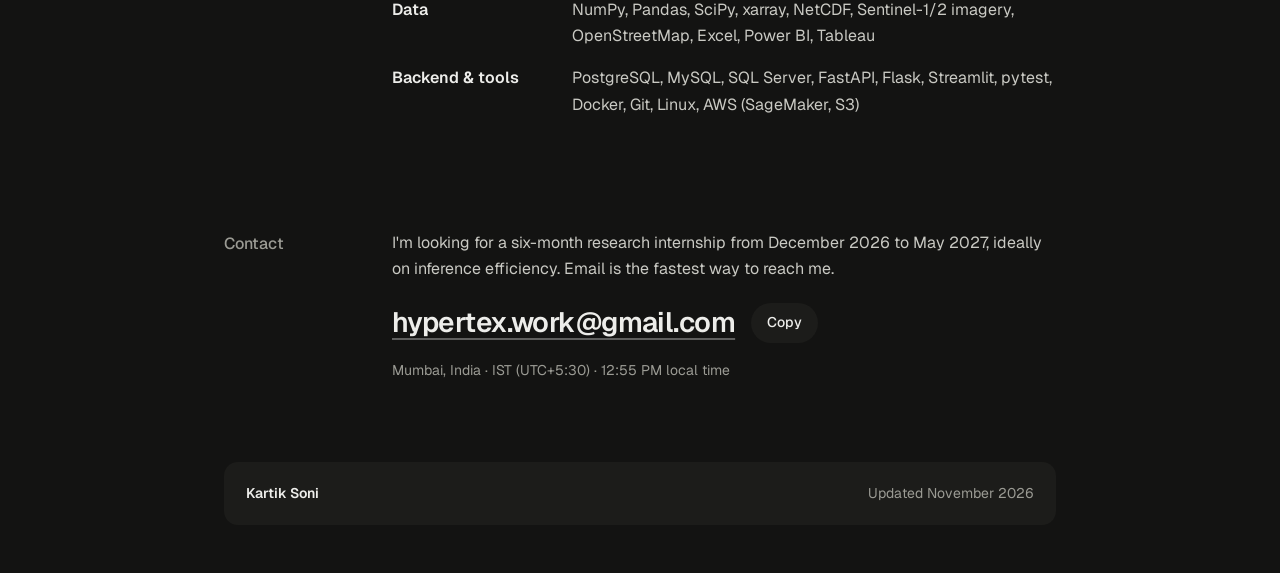
==== commit c2bff315: "Redesign as a single-column, text-first portfolio - One centered column, dark by default with a ligh" ====
--- a/index.html
+++ b/index.html
@@ -6,26 +6,26 @@
   <title>Kartik Soni · AI/ML Engineer</title>
   <meta name="description" content="Kartik Soni, final-year B.Tech AI & ML student at NMIMS Mumbai, working on inference efficiency: 4-bit quantization, GPU kernels and retrieval systems.">
   <meta name="author" content="Kartik Soni">
-  <meta name="theme-color" content="#f8f8f5">
+  <meta name="theme-color" content="#131312">
   <link rel="canonical" href="https://kartiks15.github.io/">
   <meta property="og:type" content="website">
   <meta property="og:url" content="https://kartiks15.github.io/">
   <meta property="og:title" content="Kartik Soni · AI/ML Engineer">
   <meta property="og:description" content="Inference efficiency, 4-bit quantization, GPU kernels and retrieval systems. Final-year B.Tech, NMIMS Mumbai.">
-  <link rel="icon" href="data:image/svg+xml,%3Csvg xmlns='http://www.w3.org/2000/svg' viewBox='0 0 64 64'%3E%3Crect width='64' height='64' rx='14' fill='%231d6b47'/%3E%3Ctext x='32' y='42' font-family='Georgia,serif' font-weight='700' font-size='26' text-anchor='middle' fill='%23fff'%3EKS%3C/text%3E%3C/svg%3E">
+  <link rel="icon" href="data:image/svg+xml,%3Csvg xmlns='http://www.w3.org/2000/svg' viewBox='0 0 64 64'%3E%3Crect width='64' height='64' rx='14' fill='%23131312'/%3E%3Ctext x='32' y='42' font-family='Arial,Helvetica,sans-serif' font-weight='700' font-size='26' text-anchor='middle' fill='%237fd4a1'%3EKS%3C/text%3E%3C/svg%3E">
   <script>
     (function () {
       var d = document.documentElement, t = null;
       try { t = localStorage.getItem('ks-theme'); } catch (e) {}
-      if (t !== 'light' && t !== 'dark') t = window.matchMedia && matchMedia('(prefers-color-scheme: dark)').matches ? 'dark' : 'light';
-      d.setAttribute('data-theme', t);
+      d.setAttribute('data-theme', t === 'light' ? 'light' : 'dark');
+      d.classList.add('js');
     })();
   </script>
   <link rel="preconnect" href="https://fonts.googleapis.com">
   <link rel="preconnect" href="https://fonts.gstatic.com" crossorigin>
-  <link rel="stylesheet" href="https://fonts.googleapis.com/css2?family=Inter:wght@400;500;600;700&family=JetBrains+Mono:wght@500&family=Source+Serif+4:opsz,wght@8..60,500;8..60,600&display=swap">
-  <link rel="stylesheet" href="assets/css/style.css?v=2026-10-18">
-  <script src="assets/js/main.js?v=2026-10-17" defer></script>
+  <link rel="stylesheet" href="https://fonts.googleapis.com/css2?family=Geist:wght@400;500;600;700&display=swap">
+  <link rel="stylesheet" href="assets/css/style.css?v=2026-11-23c">
+  <script src="assets/js/main.js?v=2026-11-23c" defer></script>
 </head>
 <body>
   <a class="skip" href="#main">Skip to content</a>
@@ -36,491 +36,292 @@
     <symbol id="i-mail" viewBox="0 0 24 24"><rect x="3" y="5" width="18" height="14" rx="2"/><path d="m4 7 8 6 8-6"/></symbol>
     <symbol id="i-file" viewBox="0 0 24 24"><path d="M7 3h7l5 5v12a1 1 0 0 1-1 1H7a1 1 0 0 1-1-1V4a1 1 0 0 1 1-1z"/><path d="M14 3v5h5M9 13h6M9 17h6"/></symbol>
     <symbol id="i-arrow" viewBox="0 0 24 24"><path d="M7 17 17 7M8.5 7H17v8.5"/></symbol>
-    <symbol id="i-copy" viewBox="0 0 24 24"><rect x="8.5" y="8.5" width="12" height="12" rx="2"/><path d="M15.5 8.5V5a1.5 1.5 0 0 0-1.5-1.5H5A1.5 1.5 0 0 0 3.5 5v9A1.5 1.5 0 0 0 5 15.5h3.5"/></symbol>
-    <symbol id="i-check" viewBox="0 0 24 24"><path d="m5 12.5 4.5 4.5L19 7.5"/></symbol>
     <symbol id="i-sun" viewBox="0 0 24 24"><circle cx="12" cy="12" r="4"/><path d="M12 2.5v2M12 19.5v2M2.5 12h2M19.5 12h2M5.3 5.3l1.4 1.4M17.3 17.3l1.4 1.4M5.3 18.7l1.4-1.4M17.3 6.7l1.4-1.4"/></symbol>
     <symbol id="i-moon" viewBox="0 0 24 24"><path d="M19.5 14.6A8 8 0 1 1 9.4 4.5a6.4 6.4 0 0 0 10.1 10.1z"/></symbol>
-    <symbol id="i-menu" viewBox="0 0 24 24"><path d="M4 7h16M4 12h16M4 17h16"/></symbol>
-    <symbol id="i-x" viewBox="0 0 24 24"><path d="M6 6l12 12M18 6 6 18"/></symbol>
-    <symbol id="i-award" viewBox="0 0 24 24"><circle cx="12" cy="9" r="5.5"/><path d="M9 13.8 8 21l4-2 4 2-1-7.2"/></symbol>
-    <symbol id="i-globe" viewBox="0 0 24 24"><circle cx="12" cy="12" r="9"/><path d="M3 12h18M12 3a14 14 0 0 1 0 18M12 3a14 14 0 0 0 0 18"/></symbol>
-    <symbol id="i-pin" viewBox="0 0 24 24"><path d="M12 21s-6.5-5.6-6.5-11a6.5 6.5 0 0 1 13 0c0 5.4-6.5 11-6.5 11z"/><circle cx="12" cy="10" r="2.3"/></symbol>
   </svg>
 
-  <!-- Navigation -->
-  <header class="nav" id="nav">
-    <div class="wrap nav__inner">
-      <a class="nav__brand" href="#top">Kartik Soni</a>
-      <nav class="nav__links" id="nav-links" aria-label="Primary">
-        <a href="#about">About</a>
-        <a href="#research">Research</a>
-        <a href="#projects">Projects</a>
-        <a href="#experience">Experience</a>
-        <a href="#skills">Skills</a>
-        <a href="#contact">Contact</a>
-      </nav>
-      <div class="nav__actions">
-        <a class="btn btn--sm nav__resume" href="docs/Kartik_Resume.pdf" target="_blank" rel="noopener">Resume</a>
-        <button class="icon-btn js-theme" type="button" aria-label="Switch theme">
+  <main id="main" class="page">
+    <header class="intro">
+      <div class="intro__top">
+        <h1>Kartik Soni</h1>
+        <button class="theme js-theme" type="button" aria-label="Switch theme">
           <svg class="ico ico--sun" aria-hidden="true"><use href="#i-sun"/></svg>
           <svg class="ico ico--moon" aria-hidden="true"><use href="#i-moon"/></svg>
         </button>
-        <button class="icon-btn nav__toggle js-menu" type="button" aria-expanded="false" aria-controls="nav-links" aria-label="Open menu">
-          <svg class="ico ico--menu" aria-hidden="true"><use href="#i-menu"/></svg>
-          <svg class="ico ico--close" aria-hidden="true"><use href="#i-x"/></svg>
-        </button>
-      </div>
-    </div>
-  </header>
-
-  <main id="main">
-
-    <!-- Hero -->
-    <section class="hero" id="top" aria-labelledby="hero-name">
-      <div class="wrap hero__grid">
-        <div class="hero__text">
-          <p class="eyebrow">AI/ML engineer · Mumbai, India</p>
-          <h1 id="hero-name">Kartik Soni</h1>
-          <p class="hero__lede">I work on making machine learning models cheaper to run: 4-bit quantization, GPU kernels and retrieval systems. Final-year B.Tech in AI &amp; ML at NMIMS, Mumbai.</p>
-          <p class="status"><span class="status__dot" aria-hidden="true"></span>Open to research internships, Dec 2026 – May 2027</p>
-          <div class="hero__actions">
-            <a class="btn btn--primary" href="mailto:hypertex.work@gmail.com"><svg class="ico" aria-hidden="true"><use href="#i-mail"/></svg>Email me</a>
-            <a class="btn" href="docs/Kartik_Resume.pdf" target="_blank" rel="noopener"><svg class="ico" aria-hidden="true"><use href="#i-file"/></svg>Resume (PDF)</a>
-            <a class="icon-link" href="https://github.com/kartiks15" target="_blank" rel="noopener" aria-label="GitHub"><svg class="ico" aria-hidden="true"><use href="#i-github"/></svg></a>
-            <a class="icon-link" href="https://www.linkedin.com/in/kartiksoni1/" target="_blank" rel="noopener" aria-label="LinkedIn"><svg class="ico" aria-hidden="true"><use href="#i-linkedin"/></svg></a>
+      </div>
+      <p class="intro__pitch">I make machine learning models cheaper to run: 4-bit quantization, GPU kernels and retrieval systems.</p>
+      <p class="intro__meta">B.Tech AI &amp; ML, NMIMS MPSTME · Class of 2027 · Mumbai, India</p>
+      <p class="intro__status">Open to research internships, Dec 2026 – May 2027</p>
+
+      <nav aria-label="Contact links">
+      <ul class="buttons">
+        <li><a class="button button--primary" href="mailto:hypertex.work@gmail.com"><svg class="ico" aria-hidden="true"><use href="#i-mail"/></svg>hypertex.work@gmail.com</a></li>
+        <li><a class="button" href="https://github.com/kartiks15" target="_blank" rel="noopener"><svg class="ico" aria-hidden="true"><use href="#i-github"/></svg>GitHub</a></li>
+        <li><a class="button" href="https://www.linkedin.com/in/kartiksoni1/" target="_blank" rel="noopener"><svg class="ico" aria-hidden="true"><use href="#i-linkedin"/></svg>LinkedIn</a></li>
+        <li><a class="button" href="docs/Kartik_Resume.pdf" target="_blank" rel="noopener"><svg class="ico" aria-hidden="true"><use href="#i-file"/></svg>Resume (PDF)</a></li>
+      </ul>
+      </nav>
+
+      <ul class="stats" aria-label="Highlights">
+        <li><b>1st</b> ANRF AISEHack 2026</li>
+        <li><b>Finalist</b> LYB Mumbai Hackathon 2026</li>
+        <li><b>2nd</b> Yugantar 2025</li>
+        <li><b>Half</b> the energy per token at 4 bits</li>
+      </ul>
+    </header>
+
+    <section class="row" id="about" aria-labelledby="about-h">
+      <h2 class="row__label" id="about-h">About</h2>
+      <div class="row__body prose">
+        <p>I'm a final-year B.Tech student in Artificial Intelligence and Machine Learning at SVKM's NMIMS MPSTME, Mumbai. I like the parts of machine learning that sit inside the model and close to the hardware: what an LLM actually computes, where inference time, memory and energy go, and how to run a good model on modest infrastructure.</p>
+        <p>For my capstone I measured what 4-bit quantization really costs in energy across five open LLMs, using Triton kernels I wrote. At hackathons I've built a physics-informed PM2.5 forecaster that took 1st place at ANRF AISEHack 2026, a near-miss reporting app that reached the LYB Mumbai Hackathon finals, and a satellite flood-damage mapper. In summer 2026 I interned as a data analyst at Bhilwara Halchal.</p>
+        <dl class="focus">
+          <div><dt>Inference efficiency</dt><dd>Quantization formats, throughput, and measuring energy as well as accuracy.</dd></div>
+          <div><dt>GPU kernels</dt><dd>Triton and CUDA C++: 4-bit matrix–vector and dequantization kernels for LLM inference.</dd></div>
+          <div><dt>Retrieval systems</dt><dd>Vector search, multimodal embeddings and RAG pipelines that run offline.</dd></div>
+          <div><dt>Scientific ML</dt><dd>Physics-informed and satellite-based models for air quality and floods.</dd></div>
+        </dl>
+      </div>
+    </section>
+
+    <section class="row" id="research" aria-labelledby="research-h">
+      <h2 class="row__label" id="research-h">Research</h2>
+      <div class="row__body">
+        <article class="entry entry--lead" id="capstone">
+          <div class="entry__head">
+            <h3>How green is compression? The energy cost of 4-bit LLMs</h3>
+            <p class="entry__date">Oct 2026</p>
           </div>
+          <p class="entry__meta">B.Tech capstone · team of three, mentored by Prof. Rajesh Verma</p>
+          <p>4-bit quantization makes language models cheaper to deploy, and it is often assumed to make them greener too. We measured it. On an NVIDIA RTX PRO 6000 Blackwell GPU we compared three 4-bit formats with the 16-bit baseline in five open models: FP4 and NF4 weight-only quantization, run by Triton kernels we wrote, and NVIDIA's native NVFP4, which does the arithmetic itself in 4 bits on the GPU's FP4 tensor cores.</p>
+          <p>Models: Mistral-7B, Llama-3.1-8B, Qwen2.5-7B, Phi-3-mini and Gemma-3-4B, scored on all 14,042 MMLU questions and WikiText-2 perplexity. Energy came from the GPU's own counter with the idle floor removed, repeated in Williams-ordered cycles with 95% intervals, and accuracy differences were checked with Holm-corrected McNemar tests.</p>
+          <ul class="findings">
+            <li>Generating text, every 4-bit format cut energy per token to <b>44–57%</b> of the 16-bit baseline in all five models, mostly by drawing less power (340 W down to 190 W on Mistral-7B).</li>
+            <li><b>Batched work is different.</b> FP4 and NF4 used 3–8% more energy than the baseline over a full MMLU run. Only NVFP4, whose arithmetic runs in 4 bits, saved energy there: 50–53% of the baseline, 71% on Gemma-3-4B.</li>
+            <li>NF4 is the better weight-only format: about 12% less weight error than FP4, and never significantly less accurate.</li>
+            <li>The cheapest format isn't always safe. NVFP4 lost 2.7 points on Qwen2.5-7B and 4.7 on Phi-3-mini against the best weight-only format. Energy effects held in every model; accuracy effects did not.</li>
+          </ul>
+        </article>
+      </div>
+
+      <figure class="chart row__wide" aria-labelledby="chart-title">
+        <figcaption class="chart__cap">
+          <p class="chart__title" id="chart-title">Five LLMs at 4 bits, against their own 16-bit baseline</p>
+          <ul class="legend" aria-label="Legend">
+            <li><span class="sw sw--fp4"></span>FP4</li>
+            <li><span class="sw sw--nf4"></span>NF4</li>
+            <li><span class="sw sw--nvfp4"></span>NVFP4</li>
+          </ul>
+        </figcaption>
+        <div class="chart__grid">
+        <div class="panel">
+          <h4>Generating text<span>energy per token, % of 16-bit</span></h4>
+          <div class="gplot" style="--ref:0.8333"><div class="grow" tabindex="0" data-tip="Mistral-7B · energy per token: FP4 44%, NF4 45%, NVFP4 44% of 16-bit"><span class="grow__k">Mistral-7B</span><span class="grow__bars"><span class="gbar gbar--fp4" style="width:36.67%"></span><span class="gbar gbar--nf4" style="width:37.5%"></span><span class="gbar gbar--nvfp4" style="width:36.67%"></span></span></div><div class="grow" tabindex="0" data-tip="Llama-3.1-8B · energy per token: FP4 47%, NF4 48%, NVFP4 49% of 16-bit"><span class="grow__k">Llama-3.1-8B</span><span class="grow__bars"><span class="gbar gbar--fp4" style="width:39.17%"></span><span class="gbar gbar--nf4" style="width:40%"></span><span class="gbar gbar--nvfp4" style="width:40.83%"></span></span></div><div class="grow" tabindex="0" data-tip="Qwen2.5-7B · energy per token: FP4 49%, NF4 49%, NVFP4 49% of 16-bit"><span class="grow__k">Qwen2.5-7B</span><span class="grow__bars"><span class="gbar gbar--fp4" style="width:40.83%"></span><span class="gbar gbar--nf4" style="width:40.83%"></span><span class="gbar gbar--nvfp4" style="width:40.83%"></span></span></div><div class="grow" tabindex="0" data-tip="Phi-3-mini · energy per token: FP4 47%, NF4 47%, NVFP4 47% of 16-bit"><span class="grow__k">Phi-3-mini</span><span class="grow__bars"><span class="gbar gbar--fp4" style="width:39.17%"></span><span class="gbar gbar--nf4" style="width:39.17%"></span><span class="gbar gbar--nvfp4" style="width:39.17%"></span></span></div><div class="grow" tabindex="0" data-tip="Gemma-3-4B · energy per token: FP4 55%, NF4 56%, NVFP4 55% of 16-bit"><span class="grow__k">Gemma-3-4B</span><span class="grow__bars"><span class="gbar gbar--fp4" style="width:45.83%"></span><span class="gbar gbar--nf4" style="width:46.67%"></span><span class="gbar gbar--nvfp4" style="width:45.83%"></span></span></div></div>
+          <div class="gaxis" aria-hidden="true"><span style="left:0%">0%</span><span style="left:41.67%">50%</span><span style="left:83.33%">100%</span></div>
+          <p class="panel__note">All formats: 44–57% of 16-bit</p>
         </div>
-
-        <aside class="card now" aria-labelledby="now-title">
-          <h2 class="label" id="now-title">Currently</h2>
-          <ul class="now__list">
-            <li><span class="now__k">Thesis</span><span>Energy and accuracy of FP4 vs NF4 quantization on Mistral-7B</span></li>
-            <li><span class="now__k">Capstone</span><span>A Triton matmul kernel aimed at lower GPU power draw</span></li>
-            <li><span class="now__k">Building</span><span>Koala, a vector search library with Triton kernels</span></li>
-          </ul>
-          <p class="now__foot">Previously: data analysis intern at Bhilwara Halchal, summer 2026</p>
-        </aside>
-      </div>
-
-      <div class="wrap">
-        <ul class="highlights" aria-label="Highlights">
-          <li><span class="hl__value">1st place</span><span class="hl__label">ANRF AISEHack 2026, pollution forecasting</span></li>
-          <li><span class="hl__value">−68% memory</span><span class="hl__label">4-bit Mistral-7B vs FP16, at about 5% more energy</span></li>
-          <li><span class="hl__value">73.87%</span><span class="hl__label">Recall@10 for offline search across text, images and audio</span></li>
-          <li><span class="hl__value">Days → hours</span><span class="hl__label">Ocean-data reports with FloatChat</span></li>
+        <div class="panel">
+          <h4>Batched scoring<span>full-MMLU energy, % of 16-bit</span></h4>
+          <div class="gplot" style="--ref:0.8333"><div class="grow" tabindex="0" data-tip="Mistral-7B · full-MMLU energy: FP4 105%, NF4 107%, NVFP4 51% of 16-bit"><span class="grow__k">Mistral-7B</span><span class="grow__bars"><span class="gbar gbar--fp4" style="width:87.5%"></span><span class="gbar gbar--nf4" style="width:89.17%"></span><span class="gbar gbar--nvfp4" style="width:42.5%"></span></span></div><div class="grow" tabindex="0" data-tip="Llama-3.1-8B · full-MMLU energy: FP4 106%, NF4 107%, NVFP4 50% of 16-bit"><span class="grow__k">Llama-3.1-8B</span><span class="grow__bars"><span class="gbar gbar--fp4" style="width:88.33%"></span><span class="gbar gbar--nf4" style="width:89.17%"></span><span class="gbar gbar--nvfp4" style="width:41.67%"></span></span></div><div class="grow" tabindex="0" data-tip="Qwen2.5-7B · full-MMLU energy: FP4 106%, NF4 108%, NVFP4 52% of 16-bit"><span class="grow__k">Qwen2.5-7B</span><span class="grow__bars"><span class="gbar gbar--fp4" style="width:88.33%"></span><span class="gbar gbar--nf4" style="width:90%"></span><span class="gbar gbar--nvfp4" style="width:43.33%"></span></span></div><div class="grow" tabindex="0" data-tip="Phi-3-mini · full-MMLU energy: FP4 103%, NF4 105%, NVFP4 53% of 16-bit"><span class="grow__k">Phi-3-mini</span><span class="grow__bars"><span class="gbar gbar--fp4" style="width:85.83%"></span><span class="gbar gbar--nf4" style="width:87.5%"></span><span class="gbar gbar--nvfp4" style="width:44.17%"></span></span></div><div class="grow" tabindex="0" data-tip="Gemma-3-4B · full-MMLU energy: FP4 103%, NF4 103%, NVFP4 71% of 16-bit"><span class="grow__k">Gemma-3-4B</span><span class="grow__bars"><span class="gbar gbar--fp4" style="width:85.83%"></span><span class="gbar gbar--nf4" style="width:85.83%"></span><span class="gbar gbar--nvfp4" style="width:59.17%"></span></span></div></div>
+          <div class="gaxis" aria-hidden="true"><span style="left:0%">0%</span><span style="left:41.67%">50%</span><span style="left:83.33%">100%</span></div>
+          <p class="panel__note">FP4, NF4: 103–108% · NVFP4: 50–71%</p>
+        </div>
+        <div class="panel">
+          <h4>MMLU accuracy<span>change vs 16-bit, in points</span></h4>
+          <div class="gplot" style="--ref:0.8000"><div class="grow" tabindex="0" data-tip="Mistral-7B · MMLU change: FP4 −1.1, NF4 −1.2, NVFP4 −1.7 points (16-bit: 50.3%)"><span class="grow__k">Mistral-7B</span><span class="grow__bars"><span class="gbar gbar--fp4 gbar--neg" style="margin-left:69.1%;width:10.9%"></span><span class="gbar gbar--nf4 gbar--neg" style="margin-left:68.5%;width:11.5%"></span><span class="gbar gbar--nvfp4 gbar--neg" style="margin-left:63.3%;width:16.7%"></span></span></div><div class="grow" tabindex="0" data-tip="Llama-3.1-8B · MMLU change: FP4 −3.0, NF4 −1.6, NVFP4 +0.2 points (16-bit: 46.4%)"><span class="grow__k">Llama-3.1-8B</span><span class="grow__bars"><span class="gbar gbar--fp4 gbar--neg" style="margin-left:50.2%;width:29.8%"></span><span class="gbar gbar--nf4 gbar--neg" style="margin-left:63.5%;width:16.5%"></span><span class="gbar gbar--nvfp4 gbar--pos" style="margin-left:80%;width:2.2%"></span></span></div><div class="grow" tabindex="0" data-tip="Qwen2.5-7B · MMLU change: FP4 +1.2, NF4 +1.1, NVFP4 −1.5 points (16-bit: 59.4%)"><span class="grow__k">Qwen2.5-7B</span><span class="grow__bars"><span class="gbar gbar--fp4 gbar--pos" style="margin-left:80%;width:11.9%"></span><span class="gbar gbar--nf4 gbar--pos" style="margin-left:80%;width:10.6%"></span><span class="gbar gbar--nvfp4 gbar--neg" style="margin-left:65%;width:15%"></span></span></div><div class="grow" tabindex="0" data-tip="Phi-3-mini · MMLU change: FP4 −2.6, NF4 −2.0, NVFP4 −6.7 points (16-bit: 53.5%)"><span class="grow__k">Phi-3-mini</span><span class="grow__bars"><span class="gbar gbar--fp4 gbar--neg" style="margin-left:54.3%;width:25.7%"></span><span class="gbar gbar--nf4 gbar--neg" style="margin-left:59.7%;width:20.3%"></span><span class="gbar gbar--nvfp4 gbar--neg" style="margin-left:13.1%;width:66.9%"></span></span></div><div class="grow" tabindex="0" data-tip="Gemma-3-4B · MMLU change: FP4 −2.2, NF4 −1.4, NVFP4 −1.2 points (16-bit: 40.7%)"><span class="grow__k">Gemma-3-4B</span><span class="grow__bars"><span class="gbar gbar--fp4 gbar--neg" style="margin-left:58%;width:22%"></span><span class="gbar gbar--nf4 gbar--neg" style="margin-left:65.9%;width:14.1%"></span><span class="gbar gbar--nvfp4 gbar--neg" style="margin-left:67.6%;width:12.4%"></span></span></div></div>
+          <div class="gaxis" aria-hidden="true"><span style="left:0%">−8</span><span style="left:40%">−4</span><span style="left:80%">0</span><span style="left:100%">+2</span></div>
+          <p class="panel__note">From +1.2 (weight-only, Qwen) to −6.7 (NVFP4, Phi-3-mini)</p>
+        </div>
+        </div>
+        <details class="chart__table">
+          <summary>View as table</summary>
+          <div class="table-scroll">
+          <table>
+            <thead><tr><th scope="col">Model</th><th scope="col">Format</th><th scope="col">Energy / token</th><th scope="col">MMLU energy</th><th scope="col">MMLU acc.</th><th scope="col">vs 16-bit</th></tr></thead>
+            <tbody>
+            <tr><th scope="row">Mistral-7B</th><td>FP4</td><td>44%</td><td>105%</td><td>49.18</td><td>−1.1</td></tr>
+            <tr><th scope="row">Mistral-7B</th><td>NF4</td><td>45%</td><td>107%</td><td>49.12</td><td>−1.2</td></tr>
+            <tr><th scope="row">Mistral-7B</th><td>NVFP4</td><td>44%</td><td>51%</td><td>48.60</td><td>−1.7</td></tr>
+            <tr><th scope="row">Llama-3.1-8B</th><td>FP4</td><td>47%</td><td>106%</td><td>43.46</td><td>−3.0</td></tr>
+            <tr><th scope="row">Llama-3.1-8B</th><td>NF4</td><td>48%</td><td>107%</td><td>44.79</td><td>−1.6</td></tr>
+            <tr><th scope="row">Llama-3.1-8B</th><td>NVFP4</td><td>49%</td><td>50%</td><td>46.66</td><td>+0.2</td></tr>
+            <tr><th scope="row">Qwen2.5-7B</th><td>FP4</td><td>49%</td><td>106%</td><td>60.55</td><td>+1.2</td></tr>
+            <tr><th scope="row">Qwen2.5-7B</th><td>NF4</td><td>49%</td><td>108%</td><td>60.42</td><td>+1.1</td></tr>
+            <tr><th scope="row">Qwen2.5-7B</th><td>NVFP4</td><td>49%</td><td>52%</td><td>57.86</td><td>−1.5</td></tr>
+            <tr><th scope="row">Phi-3-mini</th><td>FP4</td><td>47%</td><td>103%</td><td>50.89</td><td>−2.6</td></tr>
+            <tr><th scope="row">Phi-3-mini</th><td>NF4</td><td>47%</td><td>105%</td><td>51.43</td><td>−2.0</td></tr>
+            <tr><th scope="row">Phi-3-mini</th><td>NVFP4</td><td>47%</td><td>53%</td><td>46.77</td><td>−6.7</td></tr>
+            <tr><th scope="row">Gemma-3-4B</th><td>FP4</td><td>55%</td><td>103%</td><td>38.46</td><td>−2.2</td></tr>
+            <tr><th scope="row">Gemma-3-4B</th><td>NF4</td><td>56%</td><td>103%</td><td>39.25</td><td>−1.4</td></tr>
+            <tr><th scope="row">Gemma-3-4B</th><td>NVFP4</td><td>55%</td><td>71%</td><td>39.42</td><td>−1.2</td></tr>
+            </tbody>
+          </table>
+          </div>
+        </details>
+        <p class="chart__note">The line in each panel marks the 16-bit baseline; hover or focus a row for its numbers. Energy is idle-subtracted (95% intervals within ±2 points). Accuracy changes are point estimates. Gemma-3-4B runs in BF16; Phi-3-mini is instruction-tuned.</p>
+      </figure>
+
+      <div class="row__body row__after">
+        <p class="next"><b>Next:</b> test a production INT4 kernel (Marlin), fuse NVFP4's activation quantization to cut its overhead, and extend the study to 70B-class models.</p>
+      </div>
+    </section>
+
+    <section class="row" id="projects" aria-labelledby="projects-h">
+      <h2 class="row__label" id="projects-h">Projects</h2>
+      <div class="row__body">
+          <article class="entry" id="p-pm25">
+            <div class="entry__head">
+              <h3><a href="https://github.com/kartiks15/ANRF_AISEHack_VibeCoders" target="_blank" rel="noopener">PM2.5 Forecaster</a> <span class="badge">1st place</span></h3>
+              <p class="entry__date">Feb – Apr 2026</p>
+            </div>
+            <p>Forecasts PM2.5 concentration fields over India up to 16 hours ahead. A ConvLSTM encoder-decoder reads 10 hours of 15 weather and emissions variables on a 140 × 124 grid, and a physics-based WindWarp module moves pollution along the wind field with differentiable grid sampling, so transport follows the physics instead of being learned from scratch. It scored 89.25 on the SMAPE-based hackathon metric and took 1st place in Theme 2 at <a href="https://precog.iiit.ac.in/aisehack/past-editions/edition-1" target="_blank" rel="noopener">ANRF AISEHack 2026</a>. Built with Mohammad Saad Nathani, Meet Patel, Pranav Mundhra and Anushka Sharma as team VibeCoders.</p>
+            <ul class="entry__links"><li><a href="https://github.com/kartiks15/ANRF_AISEHack_VibeCoders" target="_blank" rel="noopener">Code<svg class="ico ico--sm" aria-hidden="true"><use href="#i-arrow"/></svg></a></li><li><a href="https://drive.google.com/file/d/16dUQPQ_1d0vHWP6nEnu2f8lM_Ie1vkV6/view" target="_blank" rel="noopener">Report<svg class="ico ico--sm" aria-hidden="true"><use href="#i-arrow"/></svg></a></li><li><a href="https://drive.google.com/file/d/1_hshWcapUWwVLjvo83h8opEsP8ZbSe4a/view" target="_blank" rel="noopener">Slides<svg class="ico ico--sm" aria-hidden="true"><use href="#i-arrow"/></svg></a></li></ul>
+            <p class="entry__tags">Python · PyTorch · ConvLSTM · physics-informed ML</p>
+          </article>
+
+          <article class="entry" id="p-safesite">
+            <div class="entry__head">
+              <h3><a href="https://nearmiss.saadnathani.me/" target="_blank" rel="noopener">SafeSite</a> <span class="badge">Finalist</span></h3>
+              <p class="entry__date">Nov 2026</p>
+            </div>
+            <p>Near-miss and hazard reporting for a chemical plant. A worker reports with a photo and a voice note in English, Hindi, Marathi or Hinglish, even with no signal. An AI model drafts the description and labels, and code checks the draft against the worker's own words. Fixed rules set the severity, owner and deadline and escalate anything overdue, and a person confirms every root cause using the Eindhoven Classification Model from near-miss research. Built with Mohammad Saad Nathani and Pranav Mundhra as team Odysseus at the LYB Mumbai Hackathon 2026.</p>
+            <p class="entry__part"><b>My part:</b> I built a complete second version overnight. Its plant map, worker PIN sign-in, offline reporting, photo privacy (location data stripped, faces blurred), on-server voice-to-text, induction quiz and Docker deployment were merged into the team's final app.</p>
+            <ul class="entry__links"><li><a href="https://nearmiss.saadnathani.me/" target="_blank" rel="noopener">Live demo<svg class="ico ico--sm" aria-hidden="true"><use href="#i-arrow"/></svg></a></li></ul>
+            <p class="entry__tags">Python · FastAPI · OpenAI API · faster-whisper · OpenCV · offline PWA</p>
+          </article>
+
+          <article class="entry" id="p-baadhi">
+            <div class="entry__head">
+              <h3><a href="https://github.com/kartiks15/Baadh-watch" target="_blank" rel="noopener">Baadhi Watch</a></h3>
+              <p class="entry__date">2026</p>
+            </div>
+            <p>Maps flood damage from satellite data. Given an area and a date, it fuses Sentinel-1 radar, Sentinel-2 optical imagery and elevation with pre-flood OpenStreetMap to show where the water went, which buildings, roads and bridges were hit and which settlements are cut off from hospitals, then writes a situation report in English and Nepali. On the August 2026 Nepal flood it matched Copernicus EMS damage maps with 0.71 IoU (F1 0.83), found 96% of damaged buildings and ran in 526 seconds from raw data. Built for Track B of the Multimodal AI Hackathon 2026 on Devpost.</p>
+            <ul class="entry__links"><li><a href="https://github.com/kartiks15/Baadh-watch" target="_blank" rel="noopener">Code<svg class="ico ico--sm" aria-hidden="true"><use href="#i-arrow"/></svg></a></li></ul>
+            <p class="entry__tags">Python · PyTorch · U-Net · ONNX · Sentinel-1/2 · OpenStreetMap</p>
+          </article>
+
+          <article class="entry" id="p-floatchat">
+            <div class="entry__head">
+              <h3><a href="https://floatchat.duckdns.org/" target="_blank" rel="noopener">FloatChat</a></h3>
+              <p class="entry__date">Dec 2025 – Feb 2026</p>
+            </div>
+            <p>Ask questions about Argo ocean-float data from the Indian Ocean in plain English. A LangGraph agent queries PostgreSQL through a custom MCP server, and the app maps float tracks and plots T-S diagrams, BGC parameters and depth profiles. It cut report preparation from 2–3 days to a few hours, about 4× less working time.</p>
+            <ul class="entry__links"><li><a href="https://floatchat.duckdns.org/" target="_blank" rel="noopener">Live demo<svg class="ico ico--sm" aria-hidden="true"><use href="#i-arrow"/></svg></a></li><li><a href="https://github.com/kartiks15/FloatChat" target="_blank" rel="noopener">Code<svg class="ico ico--sm" aria-hidden="true"><use href="#i-arrow"/></svg></a></li></ul>
+            <p class="entry__tags">LangGraph · MCP · GPT-4o · PostgreSQL · Plotly</p>
+          </article>
+
+          <article class="entry" id="p-rag">
+            <div class="entry__head">
+              <h3><a href="https://github.com/kartiks15/Private-RAG" target="_blank" rel="noopener">Offline Multimodal RAG</a></h3>
+              <p class="entry__date">Aug – Oct 2025</p>
+            </div>
+            <p>Searches text, images and audio with one query, entirely on your own machine with no cloud APIs. Whisper transcribes audio, CLIP and sentence-transformers embed everything into a FAISS index, and images and audio share one embedding space, so a spoken phrase can find a photo. It reached 73.87% Recall@10 across 2,000+ documents and 500 audio clips.</p>
+            <ul class="entry__links"><li><a href="https://github.com/kartiks15/Private-RAG" target="_blank" rel="noopener">Code<svg class="ico ico--sm" aria-hidden="true"><use href="#i-arrow"/></svg></a></li></ul>
+            <p class="entry__tags">FAISS · CLIP · Whisper · FastAPI · Dash</p>
+          </article>
+
+          <article class="entry" id="p-hms">
+            <div class="entry__head">
+              <h3><a href="https://github.com/kartiks15/hospital-mangement-system" target="_blank" rel="noopener">MediCare HMS</a></h3>
+              <p class="entry__date">2026</p>
+            </div>
+            <p>A hospital management system for six roles, from receptionist to pharmacist. Each signed-in user's queries run as their own PostgreSQL role, so grants, row-level security and triggers enforce the rules inside the database. Row locks on payments and dispensing prevent double charges and overselling stock, and passwords are bcrypt-hashed with lockout after five failed logins.</p>
+            <ul class="entry__links"><li><a href="https://github.com/kartiks15/hospital-mangement-system" target="_blank" rel="noopener">Code<svg class="ico ico--sm" aria-hidden="true"><use href="#i-arrow"/></svg></a></li></ul>
+            <p class="entry__tags">PostgreSQL · PL/pgSQL · Streamlit · pytest</p>
+          </article>
+
+          <article class="entry" id="p-koala">
+            <div class="entry__head">
+              <h3><a href="https://github.com/kartiks15/koala" target="_blank" rel="noopener">Koala</a> <span class="badge">In development</span></h3>
+              <p class="entry__date">Aug 2026 – present</p>
+            </div>
+            <p>A vector search library I'm writing from scratch: exact nearest-neighbour search on Triton GPU kernels, falling back to PyTorch on CPU, with a micro-benchmark harness and tests.</p>
+            <ul class="entry__links"><li><a href="https://github.com/kartiks15/koala" target="_blank" rel="noopener">Code<svg class="ico ico--sm" aria-hidden="true"><use href="#i-arrow"/></svg></a></li></ul>
+            <p class="entry__tags">Triton · PyTorch · pytest</p>
+          </article>
+
+          <div class="more">
+            <h3>Smaller builds</h3>
+            <ul>
+              <li><a href="https://github.com/kartiks15/Customer-Support-Ticket-Automation" target="_blank" rel="noopener">Support ticket automation<svg class="ico ico--sm" aria-hidden="true"><use href="#i-arrow"/></svg></a> DistilBERT fine-tuned on Banking77 to sort queries into 77 intents, set a priority and send low-confidence cases to a person.</li>
+              <li><a href="https://github.com/kartiks15/Document-Query-System" target="_blank" rel="noopener">Document query system<svg class="ico ico--sm" aria-hidden="true"><use href="#i-arrow"/></svg></a> Question answering over PDF, Word, Excel, PowerPoint and images, with FAISS retrieval and query routing behind FastAPI.</li>
+              <li><a href="https://github.com/kartiks15/Multivariate-Market-Anomaly-Detection" target="_blank" rel="noopener">Market anomaly detection<svg class="ico ico--sm" aria-hidden="true"><use href="#i-arrow"/></svg></a> A three-stage detector for NIFTY indices using rolling z-scores and Mahalanobis distance.</li>
+              <li><a href="https://github.com/kartiks15/gpt2_by_me" target="_blank" rel="noopener">GPT-2 from scratch<svg class="ico ico--sm" aria-hidden="true"><use href="#i-arrow"/></svg></a> A GPT-2-style decoder written by hand in PyTorch, with causal attention, training loop and decoding.</li>
+              <li><a href="https://github.com/kartiks15/tinkering-cuda" target="_blank" rel="noopener">CUDA practice<svg class="ico ico--sm" aria-hidden="true"><use href="#i-arrow"/></svg></a> CUDA C++ fundamentals: memory, kernel launches and the runtime API.</li>
+            </ul>
+          </div>
+      </div>
+    </section>
+
+    <section class="row" id="experience" aria-labelledby="experience-h">
+      <h2 class="row__label" id="experience-h">Experience</h2>
+      <div class="row__body">
+        <article class="entry">
+          <div class="entry__head"><h3>Data Analysis Intern, Bhilwara Halchal</h3><p class="entry__date">May – Aug 2026</p></div>
+          <p>Analysed app-based news consumption data for engagement trends, content performance and readership patterns. Cleaned and processed the data with SQL, Python and Excel, and built reports and visualizations that tracked key metrics for the team.</p>
+        </article>
+        <article class="entry">
+          <div class="entry__head"><h3>Member &amp; Volunteer, ACM Student Chapter, NMIMS Mumbai</h3><p class="entry__date">Oct 2025 – present</p></div>
+        </article>
+      </div>
+    </section>
+
+    <section class="row" id="education" aria-labelledby="education-h">
+      <h2 class="row__label" id="education-h">Education</h2>
+      <div class="row__body">
+        <article class="entry">
+          <div class="entry__head"><h3>B.Tech, Artificial Intelligence and Machine Learning</h3><p class="entry__date">2023 – 2027</p></div>
+          <p>SVKM's NMIMS MPSTME, Mumbai. Capstone on the energy and accuracy cost of 4-bit LLMs, completed October 2026.</p>
+        </article>
+      </div>
+    </section>
+
+    <section class="row" id="awards" aria-labelledby="awards-h">
+      <h2 class="row__label" id="awards-h">Awards</h2>
+      <div class="row__body">
+        <ul class="plain">
+          <li><span><b>1st place</b>, ANRF AISEHack 2026, Theme 2: pollution forecasting</span><span class="plain__date">Apr 2026</span></li>
+          <li><span><b>Finalist</b>, LYB Mumbai Hackathon 2026 (LyondellBasell)</span><span class="plain__date">Nov 2026</span></li>
+          <li><span><b>2nd place</b>, Yugantar 2025, Smart India Hackathon internal round</span><span class="plain__date">Oct 2025</span></li>
         </ul>
-      </div>
-    </section>
-
-    <!-- About -->
-    <section class="section" id="about" aria-labelledby="about-h">
-      <div class="wrap section__grid">
-        <header class="section__head"><span class="section__num">01</span><h2 id="about-h">About</h2></header>
-        <div class="section__body">
-          <div class="prose">
-            <p>I like the parts of machine learning that sit inside the model and close to the hardware: what an LLM actually computes, where inference time, memory and energy go, and how to run a good model on modest infrastructure.</p>
-            <p>My B.Tech thesis measures the energy cost of 4-bit quantization, and my capstone is a Triton matmul kernel aimed at lowering GPU power draw. Before that I built a physics-informed PM2.5 forecaster that won ANRF AISEHack 2026, a satellite flood-damage mapper for a Devpost hackathon, an offline multimodal RAG system, and a natural-language interface for ocean data. In summer 2026 I interned as a data analyst at Bhilwara Halchal.</p>
-          </div>
-          <dl class="focus">
-            <div><dt>Inference efficiency</dt><dd>Quantization formats, throughput, and measuring energy as well as accuracy.</dd></div>
-            <div><dt>GPU kernels</dt><dd>Triton and CUDA C++, starting from matrix multiplication.</dd></div>
-            <div><dt>Retrieval systems</dt><dd>Vector search, multimodal embeddings and RAG pipelines that run offline.</dd></div>
-            <div><dt>Scientific ML</dt><dd>Physics-informed and satellite-based models for air quality and floods.</dd></div>
-          </dl>
-        </div>
-      </div>
-    </section>
-
-    <!-- Research -->
-    <section class="section" id="research" aria-labelledby="research-h">
-      <div class="wrap section__grid">
-        <header class="section__head"><span class="section__num">02</span><h2 id="research-h">Research</h2></header>
-        <div class="section__body">
-          <article class="study" id="thesis">
-            <p class="meta">B.Tech thesis · In progress · With two teammates, advised by Prof. Rajesh Verma</p>
-            <h3>Is a smaller model greener? The energy cost of 4-bit LLMs</h3>
-            <p class="prose-p">We compare the two 4-bit post-training quantization formats, FP4 and NF4, on energy use as well as accuracy. The early results cut against the assumption that smaller means greener.</p>
-
-            <div class="study__cols">
-              <dl class="spec">
-                <div><dt>Model</dt><dd>Mistral-7B in FP16, FP4 and NF4</dd></div>
-                <div><dt>Hardware</dt><dd>NVIDIA RTX PRO 6000</dd></div>
-                <div><dt>Quality</dt><dd>MMLU, WikiText-2 perplexity, hidden-state similarity to FP16</dd></div>
-                <div><dt>Cost</dt><dd>Throughput, and GPU power from NVML (idle-subtracted, PUE-scaled)</dd></div>
-                <div><dt>Protocol</dt><dd>Five trials in randomized order</dd></div>
-              </dl>
-              <div>
-                <h4 class="label">Findings so far</h4>
-                <ol class="findings">
-                  <li>4-bit cuts peak GPU memory from 14.5 GB to about 4.6 GB and raises throughput from 71.1 to about 90 tokens/s.</li>
-                  <li><strong>It doesn't save energy.</strong> A full MMLU run uses about 5% more than FP16: 0.104 kWh (FP4) and 0.105 kWh (NF4) against 0.0994.</li>
-                  <li>NF4 beats FP4 on accuracy (0.491 vs 0.487), perplexity and hidden-state similarity, and uses slightly more energy.</li>
-                </ol>
-              </div>
-            </div>
-
-            <figure class="card chart" aria-labelledby="chart-title">
-              <figcaption class="chart__cap">
-                <div>
-                  <h4 id="chart-title">Mistral-7B at three precisions</h4>
-                  <p>Preliminary results. Hover or focus a bar for details.</p>
-                </div>
-                <ul class="legend" aria-label="Legend">
-                  <li><span class="sw sw--fp16"></span>FP16</li>
-                  <li><span class="sw sw--fp4"></span>FP4</li>
-                  <li><span class="sw sw--nf4"></span>NF4</li>
-                </ul>
-              </figcaption>
-
-              <div class="chart__grid">
-                <div class="mini">
-                  <h5>Peak GPU memory<span>GB, lower is better</span></h5>
-                  <div class="bar-row" tabindex="0" data-tip="FP16 · 14.5 GB peak"><span class="bar-row__k">FP16</span><span class="bar-track"><span class="bar bar--fp16" style="--w:90.6%"></span></span><span class="bar-row__v">14.5</span></div>
-                  <div class="bar-row" tabindex="0" data-tip="FP4 · ≈4.6 GB peak · −68% vs FP16"><span class="bar-row__k">FP4</span><span class="bar-track"><span class="bar bar--fp4" style="--w:28.75%"></span></span><span class="bar-row__v">≈4.6</span></div>
-                  <div class="bar-row" tabindex="0" data-tip="NF4 · ≈4.6 GB peak · −68% vs FP16"><span class="bar-row__k">NF4</span><span class="bar-track"><span class="bar bar--nf4" style="--w:28.75%"></span></span><span class="bar-row__v">≈4.6</span></div>
-                  <div class="axis" aria-hidden="true"><span>0</span><span>16</span></div>
-                  <p class="mini__delta">4-bit: <b>−68%</b> vs FP16</p>
-                </div>
-
-                <div class="mini">
-                  <h5>Throughput<span>tokens/s, higher is better</span></h5>
-                  <div class="bar-row" tabindex="0" data-tip="FP16 · 71.1 tokens/s"><span class="bar-row__k">FP16</span><span class="bar-track"><span class="bar bar--fp16" style="--w:71.1%"></span></span><span class="bar-row__v">71.1</span></div>
-                  <div class="bar-row" tabindex="0" data-tip="FP4 · ≈90 tokens/s · +27% vs FP16"><span class="bar-row__k">FP4</span><span class="bar-track"><span class="bar bar--fp4" style="--w:90%"></span></span><span class="bar-row__v">≈90</span></div>
-                  <div class="bar-row" tabindex="0" data-tip="NF4 · ≈90 tokens/s · +27% vs FP16"><span class="bar-row__k">NF4</span><span class="bar-track"><span class="bar bar--nf4" style="--w:90%"></span></span><span class="bar-row__v">≈90</span></div>
-                  <div class="axis" aria-hidden="true"><span>0</span><span>100</span></div>
-                  <p class="mini__delta">4-bit: <b>+27%</b> vs FP16</p>
-                </div>
-
-                <div class="mini mini--key">
-                  <h5>Energy for a full MMLU run<span>kWh, lower is better</span></h5>
-                  <div class="bar-row" tabindex="0" data-tip="FP16 · 0.0994 kWh"><span class="bar-row__k">FP16</span><span class="bar-track"><span class="bar bar--fp16" style="--w:82.8%"></span></span><span class="bar-row__v">0.0994</span></div>
-                  <div class="bar-row" tabindex="0" data-tip="FP4 · 0.104 kWh · +4.6% vs FP16"><span class="bar-row__k">FP4</span><span class="bar-track"><span class="bar bar--fp4" style="--w:86.7%"></span></span><span class="bar-row__v">0.104</span></div>
-                  <div class="bar-row" tabindex="0" data-tip="NF4 · 0.105 kWh · +5.6% vs FP16"><span class="bar-row__k">NF4</span><span class="bar-track"><span class="bar bar--nf4" style="--w:87.5%"></span></span><span class="bar-row__v">0.105</span></div>
-                  <div class="axis" aria-hidden="true"><span>0</span><span>0.12</span></div>
-                  <p class="mini__delta">FP4 <b>+4.6%</b> · NF4 <b>+5.6%</b> vs FP16</p>
-                </div>
-
-                <div class="mini">
-                  <h5>MMLU accuracy<span>higher is better</span></h5>
-                  <div class="bar-row bar-row--na"><span class="bar-row__k">FP16</span><span class="bar-track"></span><span class="bar-row__v">n/a</span></div>
-                  <div class="bar-row" tabindex="0" data-tip="FP4 · 0.487 MMLU"><span class="bar-row__k">FP4</span><span class="bar-track"><span class="bar bar--fp4" style="--w:81.2%"></span></span><span class="bar-row__v">0.487</span></div>
-                  <div class="bar-row" tabindex="0" data-tip="NF4 · 0.491 MMLU · best 4-bit format"><span class="bar-row__k">NF4</span><span class="bar-track"><span class="bar bar--nf4" style="--w:81.8%"></span></span><span class="bar-row__v">0.491</span></div>
-                  <div class="axis" aria-hidden="true"><span>0</span><span>0.6</span></div>
-                  <p class="mini__delta">NF4 leads FP4 by <b>0.004</b></p>
-                </div>
-              </div>
-
-              <details class="chart__table">
-                <summary>View as table</summary>
-                <div class="table-scroll">
-                  <table>
-                    <thead><tr><th scope="col">Metric</th><th scope="col">FP16</th><th scope="col">FP4</th><th scope="col">NF4</th></tr></thead>
-                    <tbody>
-                      <tr><th scope="row">Peak GPU memory (GB)</th><td>14.5</td><td>≈4.6</td><td>≈4.6</td></tr>
-                      <tr><th scope="row">Throughput (tokens/s)</th><td>71.1</td><td>≈90</td><td>≈90</td></tr>
-                      <tr><th scope="row">Energy, full MMLU (kWh)</th><td>0.0994</td><td>0.104</td><td>0.105</td></tr>
-                      <tr><th scope="row">MMLU accuracy</th><td>n/a</td><td>0.487</td><td>0.491</td></tr>
-                    </tbody>
-                  </table>
-                </div>
-              </details>
-              <p class="chart__note">4-bit memory and throughput are approximate and shared by FP4 and NF4. FP16 MMLU accuracy isn't reported here yet.</p>
-            </figure>
-
-            <p class="study__next"><span class="label">Next</span>Phi-3, Gemma 3 and Qwen 2.5 7B, then a paper.</p>
-          </article>
-
-          <article class="study study--small" id="kernel">
-            <p class="meta">Capstone project · In progress</p>
-            <h3>A matmul kernel that draws less power</h3>
-            <p class="prose-p">Matrix multiplication dominates LLM inference cost, so any saving there carries into every model in the thesis. I'm writing my own matmul kernel in Triton aimed at lower GPU power draw, and I'll measure it with the same NVML harness so its numbers compare directly with the thesis results.</p>
-            <p class="links-inline"><a href="docs/Research%20Associate%20Statement.pdf" target="_blank" rel="noopener">Research statement (PDF)<svg class="ico ico--sm" aria-hidden="true"><use href="#i-arrow"/></svg></a></p>
-          </article>
-        </div>
-      </div>
-    </section>
-
-    <!-- Projects -->
-    <section class="section" id="projects" aria-labelledby="projects-h">
-      <div class="wrap section__grid">
-        <header class="section__head"><span class="section__num">03</span><h2 id="projects-h">Projects</h2></header>
-        <div class="section__body">
-
-          <article class="card project project--featured" id="p-pm25">
-            <div class="project__main">
-              <div class="project__head">
-                <div>
-                  <p class="meta">Physics-informed ML · Feb – Apr 2026</p>
-                  <h3>PM2.5 Forecaster</h3>
-                </div>
-                <span class="badge"><svg class="ico" aria-hidden="true"><use href="#i-award"/></svg>1st place, ANRF AISEHack 2026</span>
-              </div>
-              <p>Forecasts PM2.5 concentration fields over India up to 16 hours ahead. A ConvLSTM encoder reads 10 hours of weather and emissions data. The decoder rolls forward one hour at a time, and a WindWarp module moves pollution along the wind field with differentiable grid sampling, so transport follows the physics instead of being learned from scratch.</p>
-              <ol class="pipeline" aria-label="Model pipeline">
-                <li><b>10 h of history</b><span>15 weather &amp; emission variables</span></li>
-                <li><b>ConvLSTM encoder</b><span>with dilated convolutions</span></li>
-                <li><b>WindWarp decoder</b><span>advection + spatial attention</span></li>
-                <li><b>16 h forecast</b><span>140 × 124 grid over India</span></li>
-              </ol>
-              <div class="project__foot">
-                <ul class="tags" aria-label="Stack"><li>PyTorch</li><li>ConvLSTM</li><li>Physics-informed ML</li><li>Mixed precision</li></ul>
-                <a class="link" href="https://github.com/kartiks15/ANRF_AISEHack_VibeCoders" target="_blank" rel="noopener"><svg class="ico" aria-hidden="true"><use href="#i-github"/></svg>Code<svg class="ico ico--sm" aria-hidden="true"><use href="#i-arrow"/></svg></a>
-              </div>
-            </div>
-            <dl class="facts">
-              <div class="facts__lead"><dt>Hackathon score (SMAPE-based)</dt><dd>89.25</dd></div>
-              <div><dt>Forecast horizon</dt><dd>16 h</dd></div>
-              <div><dt>Grid</dt><dd>140 × 124</dd></div>
-              <div><dt>Inputs</dt><dd>15 variables</dd></div>
-              <div><dt>Training</dt><dd>~10 h on one T4</dd></div>
-            </dl>
-          </article>
-
-          <article class="card project project--featured" id="p-baadhi">
-            <div class="project__main">
-              <div class="project__head">
-                <div>
-                  <p class="meta">Geospatial ML · Multimodal AI Hackathon 2026, Devpost</p>
-                  <h3>Baadhi Watch</h3>
-                </div>
-                <span class="badge badge--muted">Track B: Mapping flood damage from space</span>
-              </div>
-              <p>Give it an area and a flood date, and it maps where the water went, which buildings, roads and bridges were hit, and which settlements are cut off from hospitals and towns. It fuses Sentinel-1 radar, Sentinel-2 optical imagery and elevation data with pre-flood OpenStreetMap, then writes a situation report in English and Nepali.</p>
-              <ol class="pipeline" aria-label="Pipeline">
-                <li><b>Before/after imagery</b><span>Sentinel-1 radar, Sentinel-2 optical, 30 m DEM</span></li>
-                <li><b>Flood evidence</b><span>U-Net, radar change and terrain checks vote</span></li>
-                <li><b>Damage overlay</b><span>buildings, roads and bridges from OSM</span></li>
-                <li><b>Cut-off analysis</b><span>road-graph search from hospitals and towns</span></li>
-              </ol>
-              <div class="project__foot">
-                <ul class="tags" aria-label="Stack"><li>PyTorch</li><li>U-Net</li><li>ONNX</li><li>Sentinel-1/2</li><li>OpenStreetMap</li></ul>
-                <a class="link" href="https://github.com/kartiks15/Baadh-watch" target="_blank" rel="noopener"><svg class="ico" aria-hidden="true"><use href="#i-github"/></svg>Code<svg class="ico ico--sm" aria-hidden="true"><use href="#i-arrow"/></svg></a>
-              </div>
-            </div>
-            <dl class="facts">
-              <div class="facts__lead"><dt>Flood-extent IoU vs Copernicus EMS</dt><dd>0.71</dd></div>
-              <div><dt>F1 score</dt><dd>0.83</dd></div>
-              <div><dt>Damaged buildings found</dt><dd>96%</dd></div>
-              <div><dt>Runtime from raw data</dt><dd>526 s</dd></div>
-              <div><dt>Case study</dt><dd>Nepal, Aug 2026</dd></div>
-            </dl>
-          </article>
-
-          <div class="project-grid">
-            <article class="card project" id="p-hms">
-              <div class="project__head">
-                <div>
-                  <p class="meta">Database systems · 2026</p>
-                  <h3>MediCare HMS</h3>
-                </div>
-              </div>
-              <p>A hospital management system for six roles, from receptionist to pharmacist. Each signed-in user's queries run as their own PostgreSQL role, so grants, row-level security and triggers enforce the rules inside the database.</p>
-              <ul class="points">
-                <li>Row-level security limits doctors to their own records</li>
-                <li>Row locks on payments and dispensing prevent double charges and overselling stock</li>
-                <li>bcrypt password hashing, with lockout after 5 failed logins</li>
-              </ul>
-              <div class="project__foot">
-                <ul class="tags" aria-label="Stack"><li>PostgreSQL</li><li>PL/pgSQL</li><li>Streamlit</li><li>pytest</li></ul>
-                <a class="link" href="https://github.com/kartiks15/hospital-mangement-system" target="_blank" rel="noopener"><svg class="ico" aria-hidden="true"><use href="#i-github"/></svg>Code<svg class="ico ico--sm" aria-hidden="true"><use href="#i-arrow"/></svg></a>
-              </div>
-            </article>
-
-            <article class="card project" id="p-rag">
-              <div class="project__head">
-                <div>
-                  <p class="meta">Retrieval · Aug – Oct 2025</p>
-                  <h3>Offline Multimodal RAG</h3>
-                </div>
-              </div>
-              <p>Searches text, images and audio with one query, entirely on your own machine with no cloud APIs. Images and audio share a CLIP embedding space, so a spoken phrase can find a photo.</p>
-              <ul class="points">
-                <li><b>73.87% Recall@10</b> across 2,000+ documents and 500 audio clips</li>
-                <li>Whisper transcription, CLIP and sentence-transformer embeddings, FAISS index</li>
-                <li>Separate FastAPI services for ingestion and retrieval, with a Dash dashboard</li>
-              </ul>
-              <div class="project__foot">
-                <ul class="tags" aria-label="Stack"><li>FAISS</li><li>CLIP</li><li>Whisper</li><li>FastAPI</li></ul>
-                <a class="link" href="https://github.com/kartiks15/Private-RAG" target="_blank" rel="noopener"><svg class="ico" aria-hidden="true"><use href="#i-github"/></svg>Code<svg class="ico ico--sm" aria-hidden="true"><use href="#i-arrow"/></svg></a>
-              </div>
-            </article>
-
-            <article class="card project" id="p-floatchat">
-              <div class="project__head">
-                <div>
-                  <p class="meta">LLM agents · Dec 2025 – Feb 2026</p>
-                  <h3>FloatChat</h3>
-                </div>
-              </div>
-              <p>A natural-language interface for Argo ocean-float data from the Indian Ocean, so researchers can explore it without writing scripts.</p>
-              <ul class="points">
-                <li><b>Report prep cut from 2–3 days to a few hours</b>, about 4× less working time</li>
-                <li>A LangGraph agent queries PostgreSQL through a custom MCP server</li>
-                <li>Maps float tracks and plots T-S diagrams, BGC parameters and depth profiles</li>
-              </ul>
-              <div class="project__foot">
-                <ul class="tags" aria-label="Stack"><li>LangGraph</li><li>MCP</li><li>PostgreSQL</li><li>Plotly</li></ul>
-                <div class="project__links">
-                  <a class="link link--accent" href="https://52-206-45-156.nip.io/" target="_blank" rel="noopener"><svg class="ico" aria-hidden="true"><use href="#i-globe"/></svg>Live demo<svg class="ico ico--sm" aria-hidden="true"><use href="#i-arrow"/></svg></a>
-                  <a class="link" href="https://github.com/kartiks15/FloatChat" target="_blank" rel="noopener"><svg class="ico" aria-hidden="true"><use href="#i-github"/></svg>Code<svg class="ico ico--sm" aria-hidden="true"><use href="#i-arrow"/></svg></a>
-                </div>
-              </div>
-            </article>
-
-            <article class="card project" id="p-koala">
-              <div class="project__head">
-                <div>
-                  <p class="meta">GPU systems · Aug 2026 – present</p>
-                  <h3>Koala</h3>
-                </div>
-                <span class="badge badge--muted">In development</span>
-              </div>
-              <p>A vector search library I'm writing from scratch. A flat in-memory index runs on Triton GPU kernels and falls back to PyTorch on CPU.</p>
-              <ul class="points">
-                <li>Exact nearest-neighbour search with custom Triton kernels</li>
-                <li>Falls back to PyTorch when no CUDA device is present</li>
-                <li>Micro-benchmark harness and pytest suite</li>
-              </ul>
-              <div class="project__foot">
-                <ul class="tags" aria-label="Stack"><li>Triton</li><li>PyTorch</li><li>pytest</li></ul>
-                <a class="link" href="https://github.com/kartiks15/koala" target="_blank" rel="noopener"><svg class="ico" aria-hidden="true"><use href="#i-github"/></svg>Code<svg class="ico ico--sm" aria-hidden="true"><use href="#i-arrow"/></svg></a>
-              </div>
-            </article>
-          </div>
-
-          <h3 class="subhead">More on GitHub</h3>
-          <ul class="more">
-            <li>
-              <a href="https://github.com/kartiks15/Customer-Support-Ticket-Automation" target="_blank" rel="noopener">Support ticket automation<svg class="ico ico--sm" aria-hidden="true"><use href="#i-arrow"/></svg></a>
-              <p>Fine-tuned DistilBERT on Banking77 to sort support queries into 77 intents, set a priority, and send low-confidence cases to a human.</p>
-            </li>
-            <li>
-              <a href="https://github.com/kartiks15/Document-Query-System" target="_blank" rel="noopener">Document query system<svg class="ico ico--sm" aria-hidden="true"><use href="#i-arrow"/></svg></a>
-              <p>Question answering over PDF, Word, Excel, PowerPoint and images, with FAISS retrieval, query routing and a FastAPI backend.</p>
-            </li>
-            <li>
-              <a href="https://github.com/kartiks15/Multivariate-Market-Anomaly-Detection" target="_blank" rel="noopener">Market anomaly detection<svg class="ico ico--sm" aria-hidden="true"><use href="#i-arrow"/></svg></a>
-              <p>A three-stage detector for NIFTY indices using rolling z-scores and Mahalanobis distance, aimed at spotting speculative bubbles.</p>
-            </li>
-            <li>
-              <a href="https://github.com/kartiks15/gpt2_by_me" target="_blank" rel="noopener">GPT-2 from scratch<svg class="ico ico--sm" aria-hidden="true"><use href="#i-arrow"/></svg></a>
-              <p>A GPT-2-style decoder written by hand in PyTorch: causal multi-head attention, the training loop and greedy decoding.</p>
-            </li>
-            <li>
-              <a href="https://github.com/kartiks15/tinkering-cuda" target="_blank" rel="noopener">CUDA practice<svg class="ico ico--sm" aria-hidden="true"><use href="#i-arrow"/></svg></a>
-              <p>CUDA C++ fundamentals: host and device memory, kernel launches and the runtime API.</p>
-            </li>
-          </ul>
-        </div>
-      </div>
-    </section>
-
-    <!-- Experience & education -->
-    <section class="section" id="experience" aria-labelledby="experience-h">
-      <div class="wrap section__grid">
-        <header class="section__head"><span class="section__num">04</span><h2 id="experience-h">Experience</h2></header>
-        <div class="section__body">
-          <ol class="timeline">
-            <li class="entry">
-              <p class="entry__when">May – Aug 2026</p>
-              <div>
-                <h3>Data Analysis Intern</h3>
-                <p class="entry__org">Bhilwara Halchal</p>
-                <ul class="points">
-                  <li>Analysed app-based news consumption data for engagement trends, content performance and readership patterns</li>
-                  <li>Cleaned and processed datasets with SQL, Python and Excel</li>
-                  <li>Built reports and visualizations that tracked key metrics for the team</li>
-                </ul>
-              </div>
-            </li>
-            <li class="entry">
-              <p class="entry__when">Oct 2025 – present</p>
-              <div>
-                <h3>Member &amp; Volunteer</h3>
-                <p class="entry__org">ACM Student Chapter, NMIMS Mumbai</p>
-              </div>
-            </li>
-          </ol>
-
-          <h3 class="subhead">Education</h3>
-          <ol class="timeline">
-            <li class="entry">
-              <p class="entry__when">Jul 2023 – Sep 2027</p>
-              <div>
-                <h3>B.Tech, Artificial Intelligence and Machine Learning</h3>
-                <p class="entry__org">SVKM's NMIMS MPSTME, Mumbai</p>
-                <p class="entry__note">Thesis on the energy cost of 4-bit LLM quantization. Capstone on a low-power Triton matmul kernel.</p>
-              </div>
-            </li>
-          </ol>
-        </div>
-      </div>
-    </section>
-
-    <!-- Skills, awards, certifications -->
-    <section class="section" id="skills" aria-labelledby="skills-h">
-      <div class="wrap section__grid">
-        <header class="section__head"><span class="section__num">05</span><h2 id="skills-h">Skills</h2></header>
-        <div class="section__body">
-          <div class="skills">
-            <div class="skills__group"><h3 class="label">Languages</h3><ul class="dotlist"><li>Python</li><li>C++</li><li>CUDA C++</li><li>SQL</li><li>PL/pgSQL</li></ul></div>
-            <div class="skills__group"><h3 class="label">Machine learning</h3><ul class="dotlist"><li>PyTorch</li><li>TensorFlow</li><li>scikit-learn</li><li>Hugging Face Transformers</li><li>ONNX</li><li>AutoML</li></ul></div>
-            <div class="skills__group"><h3 class="label">GPU &amp; efficiency</h3><ul class="dotlist"><li>Triton</li><li>4-bit quantization (FP4, NF4)</li><li>NVML power measurement</li><li>Mixed precision</li></ul></div>
-            <div class="skills__group"><h3 class="label">LLMs &amp; retrieval</h3><ul class="dotlist"><li>RAG pipelines</li><li>FAISS</li><li>sentence-transformers</li><li>CLIP</li><li>Whisper</li><li>LangChain &amp; LangGraph</li><li>MCP</li><li>OpenAI &amp; Claude APIs</li></ul></div>
-            <div class="skills__group"><h3 class="label">Data</h3><ul class="dotlist"><li>NumPy</li><li>Pandas</li><li>SciPy</li><li>xarray</li><li>NetCDF</li><li>Sentinel-1/2 imagery</li><li>OpenStreetMap</li><li>Excel</li><li>Power BI</li><li>Tableau</li></ul></div>
-            <div class="skills__group"><h3 class="label">Backend &amp; tools</h3><ul class="dotlist"><li>PostgreSQL</li><li>MySQL</li><li>SQL Server</li><li>FastAPI</li><li>Flask</li><li>Streamlit</li><li>pytest</li><li>Git</li><li>Linux</li><li>AWS (SageMaker, S3)</li></ul></div>
-          </div>
-
-          <div class="awards">
-            <div>
-              <h3 class="subhead">Awards</h3>
-              <ul class="award-list">
-                <li><span class="award-list__when">Apr 2026</span><span><b>1st place, ANRF AISEHack 2026</b>Theme 2: Pollution forecasting</span></li>
-                <li><span class="award-list__when">Oct 2025</span><span><b>2nd place, Yugantar 2025</b>Smart India Hackathon internal round</span></li>
-              </ul>
-            </div>
-            <div>
-              <h3 class="subhead">Certifications</h3>
-              <ul class="award-list">
-                <li><span class="award-list__when">NPTEL</span><span><b>Machine Learning with Python Programming</b></span></li>
-                <li><span class="award-list__when">NPTEL</span><span><b>Deep Learning</b>IIT Ropar</span></li>
-                <li><span class="award-list__when">Google</span><span><b>Data Analytics</b></span></li>
-                <li><span class="award-list__when">AWS</span><span><b>AWS Builder Essentials</b></span></li>
-              </ul>
-            </div>
-          </div>
-        </div>
-      </div>
-    </section>
-
-    <!-- Contact -->
-    <section class="section section--contact" id="contact" aria-labelledby="contact-h">
-      <div class="wrap section__grid">
-        <header class="section__head"><span class="section__num">06</span><h2 id="contact-h">Contact</h2></header>
-        <div class="section__body">
-          <p class="contact__lede">I'm looking for a six-month research internship from December 2026 to May 2027, ideally on inference efficiency. Email is the fastest way to reach me.</p>
-          <div class="email-row">
-            <a class="email" href="mailto:hypertex.work@gmail.com">hypertex.work@gmail.com</a>
-            <button class="btn btn--sm js-copy" type="button" data-copy="hypertex.work@gmail.com"><svg class="ico" aria-hidden="true"><use href="#i-copy"/></svg><span>Copy</span></button>
-          </div>
-          <p class="contact__time"><svg class="ico" aria-hidden="true"><use href="#i-pin"/></svg>Mumbai, India · IST (UTC+5:30)<span class="js-ist-wrap" hidden> · <span class="js-ist"></span> local time</span></p>
-          <ul class="contact-links">
-            <li><a href="https://github.com/kartiks15" target="_blank" rel="noopener"><svg class="ico" aria-hidden="true"><use href="#i-github"/></svg><span><b>GitHub</b><small>kartiks15</small></span><svg class="ico ico--sm" aria-hidden="true"><use href="#i-arrow"/></svg></a></li>
-            <li><a href="https://www.linkedin.com/in/kartiksoni1/" target="_blank" rel="noopener"><svg class="ico" aria-hidden="true"><use href="#i-linkedin"/></svg><span><b>LinkedIn</b><small>in/kartiksoni1</small></span><svg class="ico ico--sm" aria-hidden="true"><use href="#i-arrow"/></svg></a></li>
-            <li><a href="docs/Kartik_Resume.pdf" target="_blank" rel="noopener"><svg class="ico" aria-hidden="true"><use href="#i-file"/></svg><span><b>Resume</b><small>PDF</small></span><svg class="ico ico--sm" aria-hidden="true"><use href="#i-arrow"/></svg></a></li>
-            <li><a href="docs/Research%20Associate%20Statement.pdf" target="_blank" rel="noopener"><svg class="ico" aria-hidden="true"><use href="#i-file"/></svg><span><b>Research statement</b><small>PDF</small></span><svg class="ico ico--sm" aria-hidden="true"><use href="#i-arrow"/></svg></a></li>
-          </ul>
-        </div>
-      </div>
-    </section>
+        <h3 class="sub">Certifications</h3>
+        <ul class="plain">
+          <li><span>Machine Learning with Python Programming, NPTEL</span></li>
+          <li><span>Deep Learning, IIT Ropar (NPTEL)</span></li>
+          <li><span>Data Analytics, Google</span></li>
+          <li><span>AWS Builder Essentials, AWS</span></li>
+        </ul>
+      </div>
+    </section>
+
+    <section class="row" id="skills" aria-labelledby="skills-h">
+      <h2 class="row__label" id="skills-h">Skills</h2>
+      <div class="row__body">
+        <dl class="skills">
+          <div><dt>Languages</dt><dd>Python, C++, CUDA C++, SQL, PL/pgSQL</dd></div>
+          <div><dt>Machine learning</dt><dd>PyTorch, TensorFlow, scikit-learn, Hugging Face Transformers, ONNX, OpenCV, AutoML</dd></div>
+          <div><dt>GPU &amp; efficiency</dt><dd>Triton, 4-bit quantization (FP4, NF4, NVFP4), NVML energy measurement, mixed precision</dd></div>
+          <div><dt>LLMs &amp; retrieval</dt><dd>RAG pipelines, FAISS, sentence-transformers, CLIP, Whisper, LangChain and LangGraph, MCP, OpenAI and Claude APIs</dd></div>
+          <div><dt>Data</dt><dd>NumPy, Pandas, SciPy, xarray, NetCDF, Sentinel-1/2 imagery, OpenStreetMap, Excel, Power BI, Tableau</dd></div>
+          <div><dt>Backend &amp; tools</dt><dd>PostgreSQL, MySQL, SQL Server, FastAPI, Flask, Streamlit, pytest, Docker, Git, Linux, AWS (SageMaker, S3)</dd></div>
+        </dl>
+      </div>
+    </section>
+
+    <section class="row" id="contact" aria-labelledby="contact-h">
+      <h2 class="row__label" id="contact-h">Contact</h2>
+      <div class="row__body">
+        <p class="contact__lede">I'm looking for a six-month research internship from December 2026 to May 2027, ideally on inference efficiency. Email is the fastest way to reach me.</p>
+        <p class="contact__email"><a href="mailto:hypertex.work@gmail.com">hypertex.work@gmail.com</a> <button class="copy js-copy" type="button" data-copy="hypertex.work@gmail.com">Copy</button></p>
+        <p class="contact__time">Mumbai, India · IST (UTC+5:30)<span class="js-ist-wrap" hidden> · <span class="js-ist"></span> local time</span></p>
+      </div>
+    </section>
+
+    <footer class="footer">
+      <p class="footer__name">Kartik Soni</p>
+      <p>Updated November 2026</p>
+    </footer>
   </main>
-
-  <footer class="footer">
-    <div class="wrap footer__inner">
-      <p>© 2026 Kartik Soni</p>
-      <p>Updated October 2026</p>
-    </div>
-  </footer>
 
   <div class="tip" id="tip" role="tooltip" hidden></div>
 </body>
--- a/assets/css/style.css
+++ b/assets/css/style.css
@@ -1,101 +1,132 @@
-/* Kartik Soni — portfolio */
-
-/* ---------- Tokens ---------- */
+/* Kartik Soni — portfolio. One column, text first, dark by default. */
+
 :root {
+  --bg: #131312;
+  --surface: #1c1c1a;
+  --surface-2: #252522;
+  --surface-3: #2f2f2b;
+  --ink: #ededea;
+  --ink-2: #c9c9c3;
+  --muted: #9b9b94;
+  --accent: #7fd4a1;
+  --accent-ink: #0f2a1c;
+  --focus: #7fd4a1;
+
+  /* Chart series, validated on --surface (#1c1c1a) */
+  --c-fp4: #3d8cd8;
+  --c-nf4: #cf6e22;
+  --c-nvfp4: #1f9e74;
+
+  --font: "Geist", ui-sans-serif, system-ui, -apple-system, "Segoe UI", Roboto, Arial, sans-serif;
+  --step--1: 0.875rem;
+  --step-0: 1rem;
+  --step-1: 1.125rem;
+  --step-2: 1.3125rem;
+  --step-3: 1.75rem;
+  --step-4: clamp(2.5rem, 1.4rem + 3.6vw, 4rem);
+
+  --page: 52rem;
+  --gutter: 1.25rem;
+  --label: 8.5rem;
+  --radius: 0.875rem;
+  --ease: cubic-bezier(0.2, 0.7, 0.2, 1);
+
+  color-scheme: dark;
+}
+
+:root[data-theme="light"] {
+  --bg: #f7f6f2;
+  --surface: #efeee8;
+  --surface-2: #e6e5de;
+  --surface-3: #dcdbd3;
+  --ink: #1b1b19;
+  --ink-2: #3a3a36;
+  --muted: #66665f;
+  --accent: #1d6b47;
+  --accent-ink: #ffffff;
+  --focus: #1d6b47;
+
+  /* Validated on --surface (#efeee8) */
+  --c-fp4: #2a78d6;
+  --c-nf4: #d9661f;
+  --c-nvfp4: #168f67;
+
   color-scheme: light;
-  --bg: #f8f8f5;
-  --surface: #ffffff;
-  --surface-2: #f1f1ec;
-  --line: #e4e4dd;
-  --line-strong: #cfcfc6;
-  --ink: #16181b;
-  --ink-2: #3b4148;
-  --muted: #5f6670;
-  --accent: #1d6b47;
-  --accent-hover: #155537;
-  --accent-soft: #e3f0e8;
-  --on-accent: #ffffff;
-  --badge-bg: #fbf1d6;
-  --badge-ink: #6b4d00;
-  --focus: #2563c9;
-  --shadow: 0 1px 2px rgba(20, 22, 25, .04), 0 10px 30px -18px rgba(20, 22, 25, .18);
-  --nav-bg: rgba(248, 248, 245, .86);
-
-  /* chart series, validated against #ffffff */
-  --c-fp16: #2a78d6;
-  --c-fp4: #d9661f;
-  --c-nf4: #8b4fd0;
-
-  --serif: "Source Serif 4", Georgia, "Times New Roman", serif;
-  --sans: "Inter", system-ui, -apple-system, "Segoe UI", Roboto, sans-serif;
-  --mono: "JetBrains Mono", ui-monospace, "SFMono-Regular", Menlo, monospace;
-}
-
-:root[data-theme="dark"] {
-  color-scheme: dark;
-  --bg: #0f1113;
-  --surface: #16191c;
-  --surface-2: #1c2024;
-  --line: #262b30;
-  --line-strong: #353b42;
-  --ink: #eceef0;
-  --ink-2: #c4cad1;
-  --muted: #8f98a2;
-  --accent: #6fcf9c;
-  --accent-hover: #8adbb0;
-  --accent-soft: rgba(111, 207, 156, .12);
-  --on-accent: #0b2417;
-  --badge-bg: rgba(240, 190, 80, .14);
-  --badge-ink: #f0c66a;
-  --focus: #7cb2ff;
-  --shadow: 0 1px 2px rgba(0, 0, 0, .3), 0 12px 30px -18px rgba(0, 0, 0, .6);
-  --nav-bg: rgba(15, 17, 19, .82);
-
-  /* validated against #16191c */
-  --c-fp16: #3d8cd8;
-  --c-fp4: #cf6e22;
-  --c-nf4: #a861d1;
-}
-
-/* ---------- Base ---------- */
+}
+
 *, *::before, *::after { box-sizing: border-box; }
 
 html {
-  scroll-behavior: smooth;
   -webkit-text-size-adjust: 100%;
   text-size-adjust: 100%;
+  scroll-behavior: smooth;
 }
 
 body {
   margin: 0;
   background: var(--bg);
   color: var(--ink);
-  font: 400 16.5px/1.65 var(--sans);
+  font-family: var(--font);
+  font-size: var(--step-0);
+  line-height: 1.65;
   -webkit-font-smoothing: antialiased;
+  -moz-osx-font-smoothing: grayscale;
   text-rendering: optimizeLegibility;
-}
-
-h1, h2, h3, h4, h5 { margin: 0; line-height: 1.2; font-weight: 600; }
-p { margin: 0; }
-ul, ol { margin: 0; padding: 0; list-style: none; }
-dl, dd { margin: 0; }
-a { color: inherit; }
-button { font: inherit; color: inherit; }
-svg { display: block; }
+  transition: background-color 0.3s var(--ease), color 0.3s var(--ease);
+}
+
+h1, h2, h3, h4, p, ul, ol, dl, dd, figure { margin: 0; }
+ul, ol { padding: 0; list-style: none; }
+img, svg { display: block; }
+b, strong { font-weight: 600; color: var(--ink); }
+
+a {
+  color: inherit;
+  text-decoration: underline;
+  text-decoration-color: color-mix(in srgb, currentColor 35%, transparent);
+  text-decoration-thickness: 1.5px;
+  text-underline-offset: 0.22em;
+  transition: color 0.2s var(--ease), text-decoration-color 0.2s var(--ease);
+}
+a:hover { color: var(--accent); text-decoration-color: currentColor; }
 
 :focus-visible {
   outline: 2px solid var(--focus);
   outline-offset: 3px;
-  border-radius: 4px;
-}
-
-[id] { scroll-margin-top: 80px; }
+  border-radius: 6px;
+}
+
+::selection { background: var(--accent); color: var(--accent-ink); }
+
+/* Skip link: visually hidden until focused (not a rule). */
+.skip {
+  position: absolute;
+  width: 1px; /* taste-skill-ignore */
+  height: 1px; /* taste-skill-ignore */
+  overflow: hidden;
+  clip-path: inset(50%);
+  white-space: nowrap;
+}
+.skip:focus {
+  left: 1rem;
+  top: 1rem;
+  z-index: 10;
+  width: auto;
+  height: auto;
+  padding: 0.6rem 1rem;
+  clip-path: none;
+  border-radius: 999px;
+  background: var(--accent);
+  color: var(--accent-ink);
+  font-weight: 600;
+  text-decoration: none;
+}
 
 .sprite { position: absolute; width: 0; height: 0; overflow: hidden; }
 
 .ico {
-  width: 18px;
-  height: 18px;
+  width: 1.05em;
+  height: 1.05em;
   flex: none;
   fill: none;
   stroke: currentColor;
@@ -103,757 +134,627 @@
   stroke-linecap: round;
   stroke-linejoin: round;
 }
-.ico--sm { width: 14px; height: 14px; }
-
-.skip {
-  position: fixed;
-  left: 16px;
-  top: -60px;
-  z-index: 100;
-  padding: 10px 16px;
-  border-radius: 8px;
-  background: var(--accent);
-  color: var(--on-accent);
-  font-weight: 600;
-  text-decoration: none;
-  transition: top .2s;
-}
-.skip:focus { top: 12px; }
-
-.wrap {
-  width: min(1120px, 100% - 32px);
+.ico--sm { width: 0.8em; height: 0.8em; }
+
+/* ---------- Page ---------- */
+
+.page {
+  width: min(100% - 2 * var(--gutter), var(--page));
   margin-inline: auto;
-}
-@media (min-width: 768px) {
-  .wrap { width: min(1120px, 100% - 64px); }
-}
-
-/* ---------- Shared pieces ---------- */
-.label {
-  color: var(--muted);
-  font-family: var(--sans);
-  font-size: 12px;
-  font-weight: 600;
-  letter-spacing: .08em;
-  text-transform: uppercase;
-}
-
-.meta {
-  color: var(--muted);
-  font-family: var(--mono);
-  font-size: 12.5px;
-  letter-spacing: .01em;
-}
-
-.eyebrow {
-  color: var(--muted);
-  font-family: var(--mono);
-  font-size: 13px;
-  letter-spacing: .02em;
-}
-
-.card {
-  background: var(--surface);
-  border: 1px solid var(--line);
-  border-radius: 14px;
-  box-shadow: var(--shadow);
-}
-
-.btn {
+  padding-block: clamp(3rem, 2rem + 4vw, 5.5rem) 3rem;
+}
+
+/* ---------- Intro ---------- */
+
+.intro { padding-bottom: clamp(2.5rem, 2rem + 2vw, 3.5rem); }
+
+.intro__top {
+  display: flex;
+  align-items: flex-start;
+  justify-content: space-between;
+  gap: 1rem;
+}
+
+.intro h1 {
+  font-size: var(--step-4);
+  font-weight: 600;
+  line-height: 1.05;
+  letter-spacing: -0.035em;
+}
+
+.intro__pitch {
+  max-width: 44ch;
+  margin-top: 1.1rem;
+  font-size: var(--step-2);
+  line-height: 1.45;
+  color: var(--ink);
+  text-wrap: pretty;
+}
+
+.intro__meta {
+  margin-top: 0.9rem;
+  color: var(--ink-2);
+}
+
+.intro__status {
   display: inline-flex;
   align-items: center;
-  justify-content: center;
-  gap: 8px;
-  min-height: 42px;
-  padding: 0 18px;
-  border-radius: 10px;
-  border: 1px solid var(--line-strong);
+  gap: 0.6rem;
+  margin-top: 1.1rem;
+  padding: 0.35rem 0.9rem 0.35rem 0.75rem;
+  border-radius: 999px;
+  background: var(--surface);
+  color: var(--ink-2);
+  font-size: var(--step--1);
+  font-weight: 500;
+}
+.intro__status::before {
+  content: "";
+  width: 0.5rem;
+  height: 0.5rem;
+  border-radius: 50%;
+  background: var(--accent);
+  animation: pulse 2.4s var(--ease) infinite;
+}
+
+@keyframes pulse {
+  0%, 100% { transform: scale(1); opacity: 1; }
+  50% { transform: scale(0.65); opacity: 0.55; }
+}
+
+.theme {
+  display: grid;
+  place-items: center;
+  width: 2.75rem;
+  height: 2.75rem;
+  margin-top: 0.25rem;
+  padding: 0;
+  border: 0;
+  border-radius: 50%;
+  background: var(--surface);
+  color: var(--ink-2);
+  font-size: 1.1rem;
+  cursor: pointer;
+  transition: background-color 0.2s var(--ease), color 0.2s var(--ease), transform 0.2s var(--ease);
+}
+.theme:hover { background: var(--surface-2); color: var(--ink); }
+.theme:active { transform: scale(0.92); }
+.theme .ico--sun { display: none; }
+:root[data-theme="light"] .theme .ico--sun { display: block; }
+:root[data-theme="light"] .theme .ico--moon { display: none; }
+
+.buttons {
+  display: flex;
+  flex-wrap: wrap;
+  gap: 0.6rem;
+  margin-top: 1.75rem;
+}
+
+.button {
+  display: inline-flex;
+  align-items: center;
+  gap: 0.55rem;
+  min-height: 2.75rem;
+  padding: 0.55rem 1.05rem;
+  border-radius: 999px;
   background: var(--surface);
   color: var(--ink);
-  font-size: 15px;
+  font-size: var(--step--1);
   font-weight: 500;
   text-decoration: none;
-  cursor: pointer;
-  transition: border-color .15s ease, background-color .15s ease, color .15s ease;
-}
-.btn:hover { border-color: var(--ink-2); }
-.btn--primary {
+  transition: background-color 0.2s var(--ease), color 0.2s var(--ease), transform 0.2s var(--ease);
+}
+.button:hover { background: var(--surface-2); color: var(--ink); transform: translateY(-2px); }
+.button:active { transform: translateY(0) scale(0.97); }
+.button--primary { background: var(--accent); color: var(--accent-ink); }
+.button--primary:hover { background: var(--accent); color: var(--accent-ink); filter: brightness(1.06); }
+
+.stats {
+  display: grid;
+  grid-template-columns: repeat(4, minmax(0, 1fr));
+  gap: 0.5rem;
+  margin-top: 2.25rem;
+}
+.stats li {
+  padding: 1rem 1.1rem 1.05rem;
+  border-radius: var(--radius);
+  background: var(--surface);
+  color: var(--muted);
+  font-size: var(--step--1);
+  line-height: 1.4;
+}
+.stats b {
+  display: block;
+  margin-bottom: 0.3rem;
+  color: var(--ink);
+  font-size: var(--step-3);
+  font-weight: 600;
+  letter-spacing: -0.025em;
+  line-height: 1.1;
+}
+
+/* ---------- Rows: label in the gutter, content to the right ---------- */
+
+.row {
+  display: grid;
+  grid-template-columns: var(--label) minmax(0, 1fr);
+  column-gap: 2rem;
+  padding-block: clamp(2.5rem, 2rem + 2vw, 3.5rem);
+}
+
+.row__label {
+  grid-column: 1;
+  padding-top: 0.15rem;
+  color: var(--muted);
+  font-size: var(--step-0);
+  font-weight: 500;
+  line-height: 1.5;
+}
+
+.row__body { grid-column: 2; min-width: 0; }
+.row__wide { grid-column: 1 / -1; margin-top: 2.5rem; }
+.row__after { margin-top: 1.75rem; }
+
+.prose p + p { margin-top: 1rem; }
+.prose p { color: var(--ink-2); }
+
+.focus {
+  display: grid;
+  grid-template-columns: repeat(2, minmax(0, 1fr));
+  gap: 1.25rem 2rem;
+  margin-top: 2rem;
+}
+.focus div { position: relative; padding-left: 1.1rem; }
+.focus div::before {
+  content: "";
+  position: absolute;
+  left: 0;
+  top: 0.3rem;
+  bottom: 0.3rem;
+  width: 3px;
+  border-radius: 3px;
   background: var(--accent);
-  border-color: var(--accent);
-  color: var(--on-accent);
-}
-.btn--primary:hover { background: var(--accent-hover); border-color: var(--accent-hover); }
-.btn--sm { min-height: 34px; padding: 0 12px; font-size: 14px; border-radius: 8px; }
-.btn.is-done { border-color: var(--accent); color: var(--accent); }
-
-.icon-btn, .icon-link {
-  display: inline-grid;
-  place-items: center;
-  width: 38px;
-  height: 38px;
-  border-radius: 9px;
-  border: 1px solid transparent;
-  background: transparent;
-  color: var(--ink-2);
-  cursor: pointer;
-  transition: background-color .15s, color .15s, border-color .15s;
-}
-.icon-btn:hover, .icon-link:hover { background: var(--surface-2); color: var(--ink); }
-.icon-link { width: 42px; height: 42px; border-color: var(--line-strong); border-radius: 10px; }
-
-.tags { display: flex; flex-wrap: wrap; gap: 6px; }
-.tags li {
-  padding: 2px 9px;
-  border-radius: 6px;
-  background: var(--surface-2);
-  border: 1px solid var(--line);
-  color: var(--ink-2);
-  font-family: var(--mono);
-  font-size: 12px;
-  line-height: 1.6;
+}
+.focus dt { font-weight: 600; }
+.focus dd { margin-top: 0.2rem; color: var(--ink-2); font-size: var(--step--1); line-height: 1.55; }
+
+/* ---------- Entries (projects, research, experience) ---------- */
+
+.entry + .entry { margin-top: 2.5rem; }
+
+.entry__head {
+  display: flex;
+  flex-wrap: wrap;
+  align-items: baseline;
+  justify-content: space-between;
+  column-gap: 1rem;
+  row-gap: 0.15rem;
+}
+
+.entry h3 {
+  font-size: var(--step-1);
+  font-weight: 600;
+  line-height: 1.35;
+  letter-spacing: -0.01em;
+}
+.entry h3 a { text-decoration-color: color-mix(in srgb, currentColor 30%, transparent); }
+
+.entry--lead h3 { font-size: var(--step-2); letter-spacing: -0.015em; }
+
+.entry__date {
+  color: var(--muted);
+  font-size: var(--step--1);
   white-space: nowrap;
 }
 
+.entry__meta { margin-top: 0.2rem; color: var(--muted); font-size: var(--step--1); }
+
+.entry > p:not(.entry__meta):not(.entry__tags) { margin-top: 0.6rem; color: var(--ink-2); }
+.entry--lead > p:not(.entry__meta) { margin-top: 0.9rem; }
+
 .badge {
+  display: inline-block;
+  margin-left: 0.4rem;
+  padding: 0.12rem 0.6rem;
+  border-radius: 999px;
+  background: color-mix(in srgb, var(--accent) 16%, transparent);
+  color: var(--accent);
+  font-size: 0.8125rem;
+  font-weight: 600;
+  line-height: 1.5;
+  vertical-align: 0.12em;
+  white-space: nowrap;
+}
+
+.entry__part {
+  padding: 0.8rem 1rem;
+  border-radius: var(--radius);
+  background: var(--surface);
+}
+
+.entry__links {
+  display: flex;
+  flex-wrap: wrap;
+  gap: 0.4rem 1.25rem;
+  margin-top: 0.75rem;
+  font-weight: 500;
+}
+.entry__links a {
   display: inline-flex;
   align-items: center;
-  gap: 6px;
-  padding: 4px 10px;
-  border-radius: 999px;
-  background: var(--badge-bg);
-  color: var(--badge-ink);
-  font-size: 13px;
-  font-weight: 600;
+  gap: 0.3rem;
+  color: var(--accent);
+  text-decoration: none;
+}
+.entry__links a .ico { transition: transform 0.2s var(--ease); }
+.entry__links a:hover { text-decoration: underline; text-decoration-thickness: 1.5px; }
+.entry__links a:hover .ico { transform: translate(2px, -2px); }
+
+.entry__tags {
+  margin-top: 0.55rem;
+  color: var(--muted);
+  font-size: var(--step--1);
+}
+
+.findings {
+  display: grid;
+  gap: 0.75rem;
+  margin-top: 1.25rem;
+}
+.findings li {
+  position: relative;
+  padding-left: 1.25rem;
+  color: var(--ink-2);
+}
+.findings li::before {
+  content: "";
+  position: absolute;
+  left: 0;
+  top: 0.68em;
+  width: 0.45rem;
+  height: 0.45rem;
+  border-radius: 50%;
+  background: var(--accent);
+}
+
+.next {
+  padding: 0.9rem 1.1rem;
+  border-radius: var(--radius);
+  background: var(--surface);
+  color: var(--ink-2);
+}
+
+/* ---------- Chart ---------- */
+
+.chart {
+  container-type: inline-size;
+  padding: clamp(1.1rem, 0.8rem + 1.2vw, 1.75rem);
+  border-radius: calc(var(--radius) + 4px);
+  background: var(--surface);
+}
+
+.chart__cap {
+  display: flex;
+  flex-wrap: wrap;
+  align-items: baseline;
+  justify-content: space-between;
+  gap: 0.5rem 1.5rem;
+}
+.chart__title { font-weight: 600; font-size: var(--step-1); line-height: 1.35; }
+
+.legend {
+  display: flex;
+  flex-wrap: wrap;
+  gap: 0.35rem 1rem;
+  color: var(--ink-2);
+  font-size: var(--step--1);
+  font-weight: 500;
+}
+.legend li { display: inline-flex; align-items: center; gap: 0.45rem; }
+.sw { width: 0.75rem; height: 0.75rem; border-radius: 3px; }
+.sw--fp4 { background: var(--c-fp4); }
+.sw--nf4 { background: var(--c-nf4); }
+.sw--nvfp4 { background: var(--c-nvfp4); }
+
+.chart__grid {
+  display: grid;
+  gap: 1.75rem;
+  margin-top: 1.5rem;
+}
+@container (min-width: 700px) {
+  .chart__grid { grid-template-columns: repeat(3, minmax(0, 1fr)); gap: 1.5rem; }
+}
+
+.panel { --k: 5.75rem; min-width: 0; }
+
+.panel h4 {
+  font-size: var(--step-0);
+  font-weight: 600;
+  line-height: 1.35;
+}
+.panel h4 span {
+  display: block;
+  color: var(--muted);
+  font-size: 0.8125rem;
+  font-weight: 400;
+}
+
+.gplot {
+  position: relative;
+  display: grid;
+  gap: 0.2rem;
+  margin-top: 0.9rem;
+}
+.gplot::before {
+  content: "";
+  position: absolute;
+  top: -0.2rem;
+  bottom: -0.2rem;
+  left: calc(var(--k) + (100% - var(--k)) * var(--ref));
+  width: 2px;
+  margin-left: -1px;
+  border-radius: 2px;
+  background: var(--muted);
+  opacity: 0.7;
+}
+
+.grow {
+  display: grid;
+  grid-template-columns: var(--k) minmax(0, 1fr);
+  align-items: center;
+  min-height: 2rem;
+  border-radius: 6px;
+  cursor: default;
+  transition: background-color 0.15s var(--ease);
+}
+.grow:hover, .grow:focus-visible { background: var(--surface-2); }
+.grow:focus-visible { outline-offset: 1px; }
+
+.grow__k {
+  padding-right: 0.5rem;
+  color: var(--ink-2);
+  font-size: 0.8125rem;
   white-space: nowrap;
-}
-.badge .ico { width: 15px; height: 15px; }
-.badge--muted { background: var(--surface-2); color: var(--muted); font-weight: 500; }
-
-.link {
+  overflow: hidden;
+  text-overflow: ellipsis;
+}
+
+.grow__bars { display: grid; gap: 2px; padding-block: 0.3rem; }
+
+.gbar {
+  display: block;
+  height: 5px;
+  border-radius: 0 3px 3px 0;
+  transform-origin: left center;
+}
+.gbar--neg { border-radius: 3px 0 0 3px; transform-origin: right center; }
+.gbar--fp4 { background: var(--c-fp4); }
+.gbar--nf4 { background: var(--c-nf4); }
+.gbar--nvfp4 { background: var(--c-nvfp4); }
+
+.gaxis {
+  position: relative;
+  height: 1.3rem;
+  margin-top: 0.35rem;
+  margin-left: var(--k);
+  color: var(--muted);
+  font-size: 0.8125rem;
+}
+.gaxis span { position: absolute; top: 0; transform: translateX(-50%); white-space: nowrap; }
+.gaxis span:first-child { transform: none; }
+.gaxis span:last-child { transform: translateX(-100%); }
+
+.panel__note {
+  margin-top: 0.4rem;
+  color: var(--ink-2);
+  font-size: 0.8125rem;
+}
+
+.chart__table { margin-top: 1.5rem; }
+.chart__table summary {
   display: inline-flex;
   align-items: center;
-  gap: 6px;
-  color: var(--ink);
-  font-size: 14.5px;
-  font-weight: 600;
-  text-decoration: none;
-}
-.link:hover { color: var(--accent); }
-.link .ico--sm { color: var(--muted); }
-.link--accent { color: var(--accent); }
-.link--accent:hover { color: var(--accent-hover); }
-.link--accent .ico--sm { color: inherit; }
-.project__links { display: flex; flex-wrap: wrap; align-items: center; gap: 8px 18px; }
-
-.points { display: grid; gap: 6px; }
-.points li {
-  position: relative;
-  padding-left: 18px;
-  color: var(--ink-2);
-  font-size: 15px;
+  min-height: 2.25rem;
+  padding: 0.3rem 0.9rem;
+  border-radius: 999px;
+  background: var(--surface-2);
+  font-size: var(--step--1);
+  font-weight: 500;
+  cursor: pointer;
+  list-style: none;
+  transition: background-color 0.2s var(--ease);
+}
+.chart__table summary::-webkit-details-marker { display: none; }
+.chart__table summary:hover { background: var(--surface-3); }
+.chart__table[open] summary { margin-bottom: 0.9rem; }
+
+.table-scroll { overflow-x: auto; }
+table {
+  width: 100%;
+  border-collapse: separate;
+  border-spacing: 0;
+  font-size: var(--step--1);
+  font-variant-numeric: tabular-nums;
+}
+th, td { padding: 0.45rem 0.75rem; text-align: left; white-space: nowrap; }
+thead th { color: var(--muted); font-weight: 500; }
+tbody tr:nth-child(odd) th, tbody tr:nth-child(odd) td { background: var(--surface-2); }
+tbody tr:nth-child(odd) th { border-radius: 6px 0 0 6px; }
+tbody tr:nth-child(odd) td:last-child { border-radius: 0 6px 6px 0; }
+tbody th { font-weight: 500; }
+
+.chart__note {
+  margin-top: 1rem;
+  color: var(--muted);
+  font-size: 0.8125rem;
   line-height: 1.55;
 }
-.points li::before {
-  content: "";
-  position: absolute;
-  left: 2px;
-  top: .72em;
-  width: 7px;
-  height: 1.5px;
-  background: var(--muted);
-}
-.points b { color: var(--ink); font-weight: 600; }
-
-.subhead {
-  margin: 48px 0 18px;
-  font-family: var(--serif);
-  font-size: 22px;
-  font-weight: 600;
-  letter-spacing: -.01em;
-}
-
-/* ---------- Navigation ---------- */
-.nav {
-  position: sticky;
-  top: 0;
-  z-index: 50;
-  background: var(--nav-bg);
-  -webkit-backdrop-filter: saturate(1.4) blur(12px);
-  backdrop-filter: saturate(1.4) blur(12px);
-  border-bottom: 1px solid transparent;
-  transition: border-color .2s ease;
-}
-.nav.is-scrolled { border-bottom-color: var(--line); }
-.nav__inner {
-  display: flex;
-  align-items: center;
-  gap: 24px;
-  height: 64px;
-}
-.nav__brand {
-  font-family: var(--serif);
-  font-size: 19px;
-  font-weight: 600;
-  letter-spacing: -.01em;
-  text-decoration: none;
-}
-.nav__links { display: flex; gap: 4px; margin-left: auto; }
-.nav__links a {
-  padding: 6px 10px;
-  border-radius: 7px;
-  color: var(--ink-2);
-  font-size: 14.5px;
-  font-weight: 500;
-  text-decoration: none;
-  transition: color .15s, background-color .15s;
-}
-.nav__links a:hover { color: var(--ink); background: var(--surface-2); }
-.nav__links a[aria-current] { color: var(--ink); box-shadow: inset 0 -2px 0 var(--accent); border-radius: 0; }
-.nav__actions { display: flex; align-items: center; gap: 6px; }
-.nav__toggle { display: none; }
-.ico--moon, .ico--close { display: none; }
-:root[data-theme="dark"] .ico--sun { display: none; }
-:root[data-theme="dark"] .ico--moon { display: block; }
-.nav.is-open .ico--menu { display: none; }
-.nav.is-open .ico--close { display: block; }
-
-@media (max-width: 879px) {
-  .nav__toggle { display: inline-grid; }
-  .nav__actions { margin-left: auto; }
-  .nav__links {
-    position: absolute;
-    top: 64px;
-    left: 0;
-    right: 0;
-    display: none;
-    flex-direction: column;
-    gap: 0;
-    margin: 0;
-    padding: 8px 16px 16px;
-    background: var(--bg);
-    border-bottom: 1px solid var(--line);
-    box-shadow: 0 16px 30px -20px rgba(0, 0, 0, .35);
-  }
-  .nav.is-open .nav__links { display: flex; }
-  .nav__links a { padding: 12px 4px; font-size: 16px; border-bottom: 1px solid var(--line); border-radius: 0; }
-  .nav__links a:last-child { border-bottom: 0; }
-  .nav__links a[aria-current] { box-shadow: none; color: var(--accent); }
-}
-@media (max-width: 380px) {
-  .nav__resume { display: none; }
-}
-
-/* ---------- Hero ---------- */
-.hero { padding: clamp(48px, 9vw, 104px) 0 0; }
-.hero__grid {
-  display: grid;
-  gap: 40px;
-  align-items: end;
-}
-@media (min-width: 960px) {
-  .hero__grid { grid-template-columns: minmax(0, 1.45fr) minmax(0, 1fr); gap: 64px; }
-}
-.hero h1 {
-  margin: 14px 0 20px;
-  font-family: var(--serif);
-  font-size: clamp(46px, 7.4vw, 86px);
-  font-weight: 600;
-  line-height: 1.02;
-  letter-spacing: -.025em;
-}
-.hero__lede {
-  max-width: 34em;
-  color: var(--ink-2);
-  font-size: clamp(18px, 2vw, 20.5px);
-  line-height: 1.55;
-}
-.status {
-  display: inline-flex;
-  align-items: center;
-  gap: 10px;
-  margin-top: 24px;
-  padding: 6px 14px 6px 12px;
-  border-radius: 999px;
-  background: var(--accent-soft);
-  color: var(--accent);
-  font-size: 14.5px;
-  font-weight: 600;
-}
-.status__dot {
-  position: relative;
-  width: 8px;
-  height: 8px;
-  border-radius: 50%;
-  background: var(--accent);
-}
-.status__dot::after {
-  content: "";
-  position: absolute;
-  inset: -4px;
-  border-radius: 50%;
-  border: 1.5px solid var(--accent);
-  opacity: 0;
-  animation: ping 2.6s ease-out infinite;
-}
-.hero__actions { display: flex; flex-wrap: wrap; align-items: center; gap: 10px; margin-top: 28px; }
-
-.now { padding: 24px; }
-.now__list { display: grid; gap: 14px; margin-top: 14px; }
-.now__list li {
-  display: grid;
-  grid-template-columns: 80px 1fr;
-  gap: 12px;
-  font-size: 15px;
-  line-height: 1.5;
-}
-.now__k { color: var(--accent); font-family: var(--mono); font-size: 12.5px; padding-top: 2px; }
-.now__foot {
-  margin-top: 18px;
-  padding-top: 14px;
-  border-top: 1px solid var(--line);
-  color: var(--muted);
-  font-size: 14px;
-}
-
-.highlights {
-  display: grid;
-  grid-template-columns: repeat(2, minmax(0, 1fr));
-  margin-top: clamp(48px, 7vw, 80px);
-  border-top: 1px solid var(--line);
-}
-.highlights li {
-  display: grid;
-  gap: 4px;
-  align-content: start;
-  padding: 22px 20px 26px 0;
-}
-.highlights li:nth-child(even) { padding-left: 20px; border-left: 1px solid var(--line); }
-.highlights li:nth-child(n+3) { border-top: 1px solid var(--line); }
-@media (min-width: 860px) {
-  .highlights { grid-template-columns: repeat(4, minmax(0, 1fr)); }
-  .highlights li { padding: 24px 20px 28px; border-left: 1px solid var(--line); border-top: 0 !important; }
-  .highlights li:first-child { padding-left: 0; border-left: 0; }
-}
-.hl__value {
-  font-family: var(--serif);
-  font-size: clamp(21px, 2.4vw, 26px);
-  font-weight: 600;
-  letter-spacing: -.01em;
-  line-height: 1.2;
-}
-.hl__label { color: var(--muted); font-size: 14px; line-height: 1.45; }
-
-/* ---------- Sections ---------- */
-.section { padding: clamp(64px, 9vw, 104px) 0; }
-.section + .section, .hero + .section { border-top: 1px solid var(--line); }
-.section__grid { display: grid; gap: 24px; }
-@media (min-width: 960px) {
-  .section__grid { grid-template-columns: 200px minmax(0, 1fr); gap: 56px; }
-  .section__head { position: sticky; top: 96px; align-self: start; }
-}
-.section__num { display: block; color: var(--accent); font-family: var(--mono); font-size: 13px; margin-bottom: 6px; }
-.section__head h2 {
-  font-family: var(--serif);
-  font-size: clamp(30px, 3.4vw, 36px);
-  font-weight: 600;
-  letter-spacing: -.015em;
-}
-.section__body { min-width: 0; }
-
-.prose { display: grid; gap: 16px; max-width: 66ch; font-size: 17.5px; color: var(--ink-2); }
-.prose p:first-child { color: var(--ink); }
-.prose-p { max-width: 66ch; color: var(--ink-2); }
-
-/* About */
-.focus {
-  display: grid;
-  gap: 24px 32px;
-  margin-top: 40px;
-}
-@media (min-width: 640px) {
-  .focus { grid-template-columns: 1fr 1fr; }
-}
-.focus div { padding-top: 16px; border-top: 1px solid var(--line); }
-.focus dt { font-weight: 600; font-size: 16px; }
-.focus dd { margin-top: 4px; color: var(--muted); font-size: 15px; line-height: 1.55; }
-
-/* ---------- Research ---------- */
-.study h3 {
-  margin: 10px 0 14px;
-  font-family: var(--serif);
-  font-size: clamp(24px, 2.8vw, 30px);
-  font-weight: 600;
-  letter-spacing: -.015em;
-  line-height: 1.2;
-}
-.study__cols {
-  display: grid;
-  gap: 28px;
-  margin: 28px 0 32px;
-}
-@media (min-width: 760px) {
-  .study__cols { grid-template-columns: 1fr 1fr; gap: 40px; }
-}
-.spec { border-top: 1px solid var(--line); }
-.spec div {
-  display: grid;
-  grid-template-columns: 88px 1fr;
-  gap: 12px;
-  padding: 10px 0;
-  border-bottom: 1px solid var(--line);
-  font-size: 14.5px;
-  line-height: 1.5;
-}
-.spec dt { color: var(--muted); font-size: 12px; font-weight: 600; letter-spacing: .07em; text-transform: uppercase; padding-top: 2px; }
-.findings { counter-reset: f; display: grid; gap: 12px; margin-top: 12px; }
-.findings li {
-  counter-increment: f;
-  position: relative;
-  padding-left: 34px;
-  color: var(--ink-2);
-  font-size: 15px;
-  line-height: 1.55;
-}
-.findings li::before {
-  content: counter(f);
-  position: absolute;
-  left: 0;
-  top: 1px;
-  display: grid;
-  place-items: center;
-  width: 22px;
-  height: 22px;
-  border-radius: 50%;
-  border: 1px solid var(--line-strong);
-  color: var(--muted);
-  font-family: var(--mono);
-  font-size: 11.5px;
-}
-.findings strong { color: var(--ink); }
-.findings li:nth-child(2)::before { background: var(--accent); border-color: var(--accent); color: var(--on-accent); }
-
-.study__next { display: flex; flex-wrap: wrap; align-items: baseline; gap: 6px 12px; margin-top: 20px; color: var(--ink-2); font-size: 15px; }
-.study--small { margin-top: 56px; padding-top: 40px; border-top: 1px solid var(--line); }
-.study--small h3 { font-size: clamp(22px, 2.4vw, 26px); }
-.links-inline { margin-top: 14px; }
-.links-inline a {
-  display: inline-flex;
-  align-items: center;
-  gap: 5px;
-  color: var(--accent);
-  font-size: 15px;
-  font-weight: 600;
-  text-decoration: none;
-}
-.links-inline a:hover { text-decoration: underline; text-underline-offset: 3px; }
-
-/* chart */
-.chart { margin: 0; padding: clamp(18px, 3vw, 28px); }
-.chart__cap { display: flex; flex-wrap: wrap; justify-content: space-between; align-items: flex-start; gap: 12px 24px; }
-.chart__cap h4 { font-size: 16px; font-weight: 600; }
-.chart__cap p { color: var(--muted); font-size: 13.5px; margin-top: 2px; }
-.legend { display: flex; flex-wrap: wrap; gap: 6px 16px; font-size: 13px; font-weight: 500; color: var(--ink-2); }
-.legend li { display: inline-flex; align-items: center; gap: 7px; }
-.sw { width: 10px; height: 10px; border-radius: 3px; }
-.sw--fp16 { background: var(--c-fp16); }
-.sw--fp4 { background: var(--c-fp4); }
-.sw--nf4 { background: var(--c-nf4); }
-
-.chart__grid {
-  display: grid;
-  gap: 28px 40px;
-  margin-top: 24px;
-}
-@media (min-width: 640px) {
-  .chart__grid { grid-template-columns: 1fr 1fr; }
-}
-.mini h5 { font-size: 14px; font-weight: 600; margin-bottom: 10px; }
-.mini h5 span { display: block; color: var(--muted); font-size: 12.5px; font-weight: 400; margin-top: 1px; }
-.mini--key { position: relative; }
-.mini--key::before {
-  content: "";
-  position: absolute;
-  inset: -12px -14px;
-  border-radius: 10px;
-  background: var(--accent-soft);
-  z-index: -1;
-}
-.mini--key { isolation: isolate; }
-.bar-row {
-  display: grid;
-  grid-template-columns: 38px 1fr 52px;
-  align-items: center;
-  gap: 8px;
-  min-height: 28px;
-  border-radius: 4px;
-}
-.bar-row__k { color: var(--ink-2); font-family: var(--mono); font-size: 11.5px; }
-.bar-row__v { font-size: 13px; font-weight: 600; font-variant-numeric: tabular-nums; }
-.bar-row--na .bar-row__v { color: var(--muted); font-weight: 400; }
-.bar-track { display: block; height: 12px; border-left: 1px solid var(--line-strong); }
-.bar {
-  display: block;
-  height: 100%;
-  width: var(--w);
-  border-radius: 0 4px 4px 0;
-  transition: filter .15s;
-}
-.bar--fp16 { background: var(--c-fp16); }
-.bar--fp4 { background: var(--c-fp4); }
-.bar--nf4 { background: var(--c-nf4); }
-.bar-row:hover .bar, .bar-row:focus-visible .bar { filter: brightness(1.12); }
-.axis {
-  display: flex;
-  justify-content: space-between;
-  margin: 4px 60px 0 46px;
-  color: var(--muted);
-  font-family: var(--mono);
-  font-size: 11px;
-}
-.mini__delta { margin-top: 8px; color: var(--ink-2); font-size: 13px; }
-.mini__delta b { color: var(--ink); }
-
-.chart__table { margin-top: 24px; }
-.chart__table summary { cursor: pointer; color: var(--ink-2); font-size: 14px; font-weight: 500; }
-.table-scroll { overflow-x: auto; margin-top: 12px; }
-.chart__table table { width: 100%; border-collapse: collapse; font-size: 14px; }
-.chart__table th, .chart__table td { padding: 8px 10px; text-align: right; border-bottom: 1px solid var(--line); white-space: nowrap; }
-.chart__table th:first-child { text-align: left; font-weight: 500; }
-.chart__table thead th { color: var(--muted); font-size: 12px; font-weight: 600; letter-spacing: .06em; text-transform: uppercase; }
-.chart__table td { font-variant-numeric: tabular-nums; }
-.chart__note { margin-top: 14px; color: var(--muted); font-size: 13px; }
-
-.tip {
-  position: fixed;
-  z-index: 90;
-  max-width: min(280px, calc(100vw - 24px));
-  padding: 6px 10px;
-  border-radius: 6px;
-  background: var(--ink);
-  color: var(--bg);
-  font-size: 12.5px;
-  font-weight: 500;
-  line-height: 1.35;
-  pointer-events: none;
-  transform: translate(-50%, calc(-100% - 8px));
-}
-
-/* ---------- Projects ---------- */
-.project {
-  display: flex;
-  flex-direction: column;
-  gap: 16px;
-  padding: clamp(20px, 2.6vw, 28px);
-  transition: border-color .2s ease;
-}
-.project:hover { border-color: var(--line-strong); }
-.project > p, .project__main > p { color: var(--ink-2); font-size: 15.5px; }
-.project__head { display: flex; flex-wrap: wrap; justify-content: space-between; align-items: flex-start; gap: 10px 16px; }
-.project h3 {
-  margin-top: 4px;
-  font-family: var(--serif);
-  font-size: 24px;
-  font-weight: 600;
-  letter-spacing: -.01em;
-}
-.project__foot {
-  display: flex;
-  flex-wrap: wrap;
-  align-items: center;
-  justify-content: space-between;
-  gap: 12px;
-  margin-top: auto;
-  padding-top: 16px;
-  border-top: 1px solid var(--line);
-}
-
-.project--featured { margin-bottom: 24px; }
-@media (min-width: 900px) {
-  .project--featured { display: grid; grid-template-columns: minmax(0, 1fr) 240px; gap: 36px; }
-}
-.project--featured h3 { font-size: clamp(26px, 3vw, 32px); }
-.project__main { display: flex; flex-direction: column; gap: 18px; }
-
-.pipeline {
-  counter-reset: s;
-  display: grid;
-  gap: 8px;
-}
-@media (min-width: 640px) {
-  .pipeline { grid-template-columns: repeat(4, minmax(0, 1fr)); }
-}
-.pipeline li {
-  counter-increment: s;
-  position: relative;
-  padding: 10px 12px;
-  border-radius: 8px;
-  background: var(--surface-2);
-  font-size: 13.5px;
-  line-height: 1.35;
-}
-.pipeline li::before {
-  content: counter(s, decimal-leading-zero);
-  display: block;
-  margin-bottom: 4px;
-  color: var(--accent);
-  font-family: var(--mono);
-  font-size: 11px;
-}
-.pipeline b { display: block; font-weight: 600; }
-.pipeline span { display: block; margin-top: 2px; color: var(--muted); font-size: 12.5px; }
-
-.facts {
-  display: grid;
-  grid-template-columns: 1fr 1fr;
-  align-content: start;
-  gap: 0;
-  border-top: 1px solid var(--line);
-}
-@media (min-width: 900px) {
-  .facts { grid-template-columns: 1fr; border-top: 0; border-left: 1px solid var(--line); padding-left: 28px; }
-}
-.facts div { padding: 12px 0; border-bottom: 1px solid var(--line); }
-.facts div:last-child { border-bottom: 0; }
-.facts dt { color: var(--muted); font-size: 12.5px; }
-.facts dd { font-size: 20px; font-weight: 600; letter-spacing: -.01em; line-height: 1.3; }
-.facts__lead { grid-column: 1 / -1; }
-.facts__lead dd { font-family: var(--serif); font-size: 40px; color: var(--accent); letter-spacing: -.02em; line-height: 1.1; }
-
-.project-grid { display: grid; gap: 24px; }
-@media (min-width: 760px) {
-  .project-grid { grid-template-columns: 1fr 1fr; }
-}
-
-.more { border-top: 1px solid var(--line); }
-.more li {
-  display: grid;
-  gap: 2px 32px;
-  padding: 16px 0;
-  border-bottom: 1px solid var(--line);
-}
-@media (min-width: 760px) {
-  .more li { grid-template-columns: 240px 1fr; }
-}
+
+/* ---------- Smaller builds ---------- */
+
+.more { margin-top: 3rem; }
+.more h3 { font-size: var(--step-1); font-weight: 600; }
+.more ul { display: grid; gap: 0.8rem; margin-top: 0.9rem; }
+.more li { color: var(--ink-2); }
 .more a {
   display: inline-flex;
   align-items: center;
-  gap: 6px;
-  align-self: start;
-  font-size: 15.5px;
+  gap: 0.3rem;
+  margin-right: 0.35rem;
+  color: var(--ink);
   font-weight: 600;
   text-decoration: none;
 }
 .more a:hover { color: var(--accent); }
-.more a .ico--sm { color: var(--muted); }
-.more p { color: var(--muted); font-size: 15px; line-height: 1.55; }
-
-/* ---------- Experience ---------- */
-.timeline { border-top: 1px solid var(--line); }
-.entry {
-  display: grid;
-  gap: 6px 32px;
-  padding: 22px 0;
-  border-bottom: 1px solid var(--line);
-}
-@media (min-width: 760px) {
-  .entry { grid-template-columns: 170px 1fr; }
-}
-.entry__when { color: var(--muted); font-family: var(--mono); font-size: 13px; padding-top: 3px; }
-.entry h3 { font-size: 18px; font-weight: 600; }
-.entry__org { color: var(--ink-2); font-size: 15.5px; margin-top: 2px; }
-.entry .points { margin-top: 12px; }
-.entry__note { margin-top: 10px; color: var(--muted); font-size: 15px; }
-.section__body > .subhead:first-child { margin-top: 0; }
-
-/* ---------- Skills & awards ---------- */
-.skills {
-  display: grid;
-  gap: 28px 40px;
-}
-@media (min-width: 680px) {
-  .skills { grid-template-columns: 1fr 1fr; }
-}
-.skills__group { padding-top: 16px; border-top: 1px solid var(--line); }
-.dotlist { display: flex; flex-wrap: wrap; margin-top: 10px; font-size: 15.5px; line-height: 1.7; color: var(--ink); }
-.dotlist li:not(:last-child)::after { content: "·"; margin: 0 8px; color: var(--muted); }
-
-.awards { display: grid; gap: 0 40px; }
-@media (min-width: 760px) {
-  .awards { grid-template-columns: 1fr 1fr; }
-}
-.award-list { border-top: 1px solid var(--line); }
-.award-list li {
-  display: grid;
-  grid-template-columns: 76px 1fr;
-  gap: 16px;
-  padding: 14px 0;
-  border-bottom: 1px solid var(--line);
-  font-size: 15px;
+.more a .ico { color: var(--muted); }
+
+/* ---------- Awards, skills ---------- */
+
+.plain { display: grid; gap: 0.6rem; }
+.plain li {
+  display: flex;
+  flex-wrap: wrap;
+  justify-content: space-between;
+  gap: 0.1rem 1rem;
+  color: var(--ink-2);
+}
+.plain__date { color: var(--muted); font-size: var(--step--1); white-space: nowrap; }
+
+.sub {
+  margin-top: 2rem;
+  margin-bottom: 0.75rem;
+  font-size: var(--step-1);
+  font-weight: 600;
+}
+
+.skills { display: grid; gap: 1rem; }
+.skills div {
+  display: grid;
+  grid-template-columns: 10rem minmax(0, 1fr);
+  gap: 0.15rem 1.25rem;
+}
+.skills dt { font-weight: 600; }
+.skills dd { color: var(--ink-2); }
+
+/* ---------- Contact ---------- */
+
+.contact__lede { color: var(--ink-2); }
+
+.contact__email {
+  display: flex;
+  flex-wrap: wrap;
+  align-items: center;
+  gap: 0.75rem 1rem;
+  margin-top: 1.25rem;
+}
+.contact__email a {
+  font-size: clamp(1.3rem, 1rem + 1.4vw, 1.75rem);
+  font-weight: 600;
+  letter-spacing: -0.02em;
+  line-height: 1.25;
+  overflow-wrap: anywhere;
+}
+
+.copy {
+  min-height: 2.5rem;
+  padding: 0.4rem 1rem;
+  border: 0;
+  border-radius: 999px;
+  background: var(--surface);
+  color: var(--ink);
+  font: inherit;
+  font-size: var(--step--1);
+  font-weight: 500;
+  cursor: pointer;
+  transition: background-color 0.2s var(--ease), color 0.2s var(--ease), transform 0.2s var(--ease);
+}
+.copy:hover { background: var(--surface-2); }
+.copy:active { transform: scale(0.95); }
+.copy.is-done { background: var(--accent); color: var(--accent-ink); }
+
+.contact__time { margin-top: 1rem; color: var(--muted); font-size: var(--step--1); }
+
+/* ---------- Footer ---------- */
+
+.footer {
+  display: flex;
+  flex-wrap: wrap;
+  justify-content: space-between;
+  gap: 0.5rem 1rem;
+  margin-top: 1.5rem;
+  padding: 1.25rem 1.4rem;
+  border-radius: var(--radius);
+  background: var(--surface);
+  color: var(--muted);
+  font-size: var(--step--1);
+}
+.footer__name { color: var(--ink); font-weight: 600; }
+
+/* ---------- Tooltip ---------- */
+
+.tip {
+  position: fixed;
+  z-index: 20;
+  max-width: min(22rem, calc(100vw - 1rem));
+  padding: 0.55rem 0.8rem;
+  border-radius: 10px;
+  background: var(--ink);
+  color: var(--bg);
+  font-size: 0.8125rem;
   line-height: 1.45;
-}
-.award-list__when { color: var(--muted); font-family: var(--mono); font-size: 12.5px; padding-top: 2px; }
-.award-list b { display: block; font-weight: 600; }
-.award-list span span, .award-list li > span:last-child { color: var(--muted); }
-.award-list b { color: var(--ink); }
-
-/* ---------- Contact ---------- */
-.contact__lede { max-width: 56ch; color: var(--ink-2); font-size: 18px; }
-.email-row { display: flex; flex-wrap: wrap; align-items: center; gap: 12px 16px; margin-top: 24px; }
-.email {
-  font-family: var(--serif);
-  font-size: clamp(24px, 3.6vw, 36px);
-  font-weight: 600;
-  letter-spacing: -.015em;
-  text-decoration: none;
-  overflow-wrap: anywhere;
-  border-bottom: 2px solid var(--accent);
-}
-.email:hover { color: var(--accent); }
-.contact__time { display: flex; flex-wrap: wrap; align-items: center; gap: 6px; margin-top: 16px; color: var(--muted); font-size: 14.5px; }
-.contact__time .ico { width: 16px; height: 16px; }
-.contact-links {
-  display: grid;
-  gap: 12px;
-  margin-top: 36px;
-}
-@media (min-width: 640px) {
-  .contact-links { grid-template-columns: 1fr 1fr; }
-}
-.contact-links a {
-  display: grid;
-  grid-template-columns: 20px 1fr auto;
-  align-items: center;
-  gap: 14px;
-  padding: 14px 16px;
-  border-radius: 12px;
-  border: 1px solid var(--line);
-  background: var(--surface);
-  text-decoration: none;
-  transition: border-color .15s;
-}
-.contact-links a:hover { border-color: var(--accent); }
-.contact-links b { display: block; font-size: 15px; font-weight: 600; }
-.contact-links small { color: var(--muted); font-size: 13.5px; }
-.contact-links .ico--sm { color: var(--muted); }
-
-/* ---------- Footer ---------- */
-.footer { padding: 28px 0 40px; border-top: 1px solid var(--line); color: var(--muted); font-size: 14px; }
-.footer__inner { display: flex; flex-wrap: wrap; justify-content: space-between; gap: 8px 24px; }
-
-/* ---------- Motion ---------- */
-@keyframes ping {
-  0% { transform: scale(.6); opacity: .7; }
-  80%, 100% { transform: scale(1.7); opacity: 0; }
+  pointer-events: none;
+  transform: translate(-50%, calc(-100% - 10px));
+}
+
+/* ---------- Entrance (only when JS runs and motion is allowed) ---------- */
+
+@media (prefers-reduced-motion: no-preference) {
+  .js .reveal {
+    opacity: 0;
+    transform: translateY(20px);
+    transition: opacity 0.55s var(--ease), transform 0.55s var(--ease);
+    transition-delay: calc(var(--i, 0) * 65ms);
+  }
+  .js .reveal.is-in { opacity: 1; transform: none; }
+
+  .chart.will-grow .gbar { transform: scaleX(0); transition: transform 0.9s var(--ease); transition-delay: calc(var(--i, 0) * 45ms); }
+  .chart.will-grow.is-in .gbar { transform: scaleX(1); }
 }
 
 @media (prefers-reduced-motion: reduce) {
   html { scroll-behavior: auto; }
-  *, *::before, *::after { animation: none !important; transition: none !important; }
+  *, *::before, *::after { animation: none !important; transition-duration: 0.01ms !important; }
+}
+
+/* ---------- Small screens ---------- */
+
+@media (max-width: 760px) {
+  .row { grid-template-columns: minmax(0, 1fr); }
+  .row__label { grid-column: 1; margin-bottom: 1.1rem; color: var(--ink); font-size: var(--step-2); font-weight: 600; letter-spacing: -0.015em; }
+  .row__body { grid-column: 1; }
+  .row__wide { margin-top: 2rem; }
+  .stats { grid-template-columns: repeat(2, minmax(0, 1fr)); }
+  .skills div { grid-template-columns: minmax(0, 1fr); }
+}
+
+@media (max-width: 520px) {
+  :root { --gutter: 1rem; }
+  .focus { grid-template-columns: minmax(0, 1fr); }
+  .stats { grid-template-columns: minmax(0, 1fr); gap: 0.4rem; }
+  .stats li { display: flex; align-items: baseline; gap: 0.75rem; padding: 0.75rem 1rem; }
+  .stats b { flex: none; width: 5.75rem; margin: 0; font-size: var(--step-2); }
+  .button { flex: 1 1 auto; justify-content: center; }
+  .buttons li:first-child { flex-basis: 100%; }
+  .buttons li { display: flex; flex: 1 1 auto; }
+  .chart { margin-inline: calc(var(--gutter) * -0.5); }
+  .panel { --k: 6.25rem; }
+  th, td { padding: 0.4rem 0.3rem; font-size: 0.8125rem; }
+  th:first-child { padding-left: 0.5rem; }
+  thead th { white-space: normal; vertical-align: bottom; }
 }
 
 @media print {
-  .nav, .tip, .hero__actions, .chart__table { display: none !important; }
-  body { background: #fff; color: #000; }
-  .card { box-shadow: none; }
-  .section { padding: 32px 0; }
-}
+  :root, :root[data-theme="light"] { --bg: #fff; --ink: #000; --ink-2: #222; --muted: #555; --surface: #f2f2f2; }
+  .theme, .copy, .skip, .tip { display: none !important; }
+  .js .reveal { opacity: 1 !important; transform: none !important; }
+}
